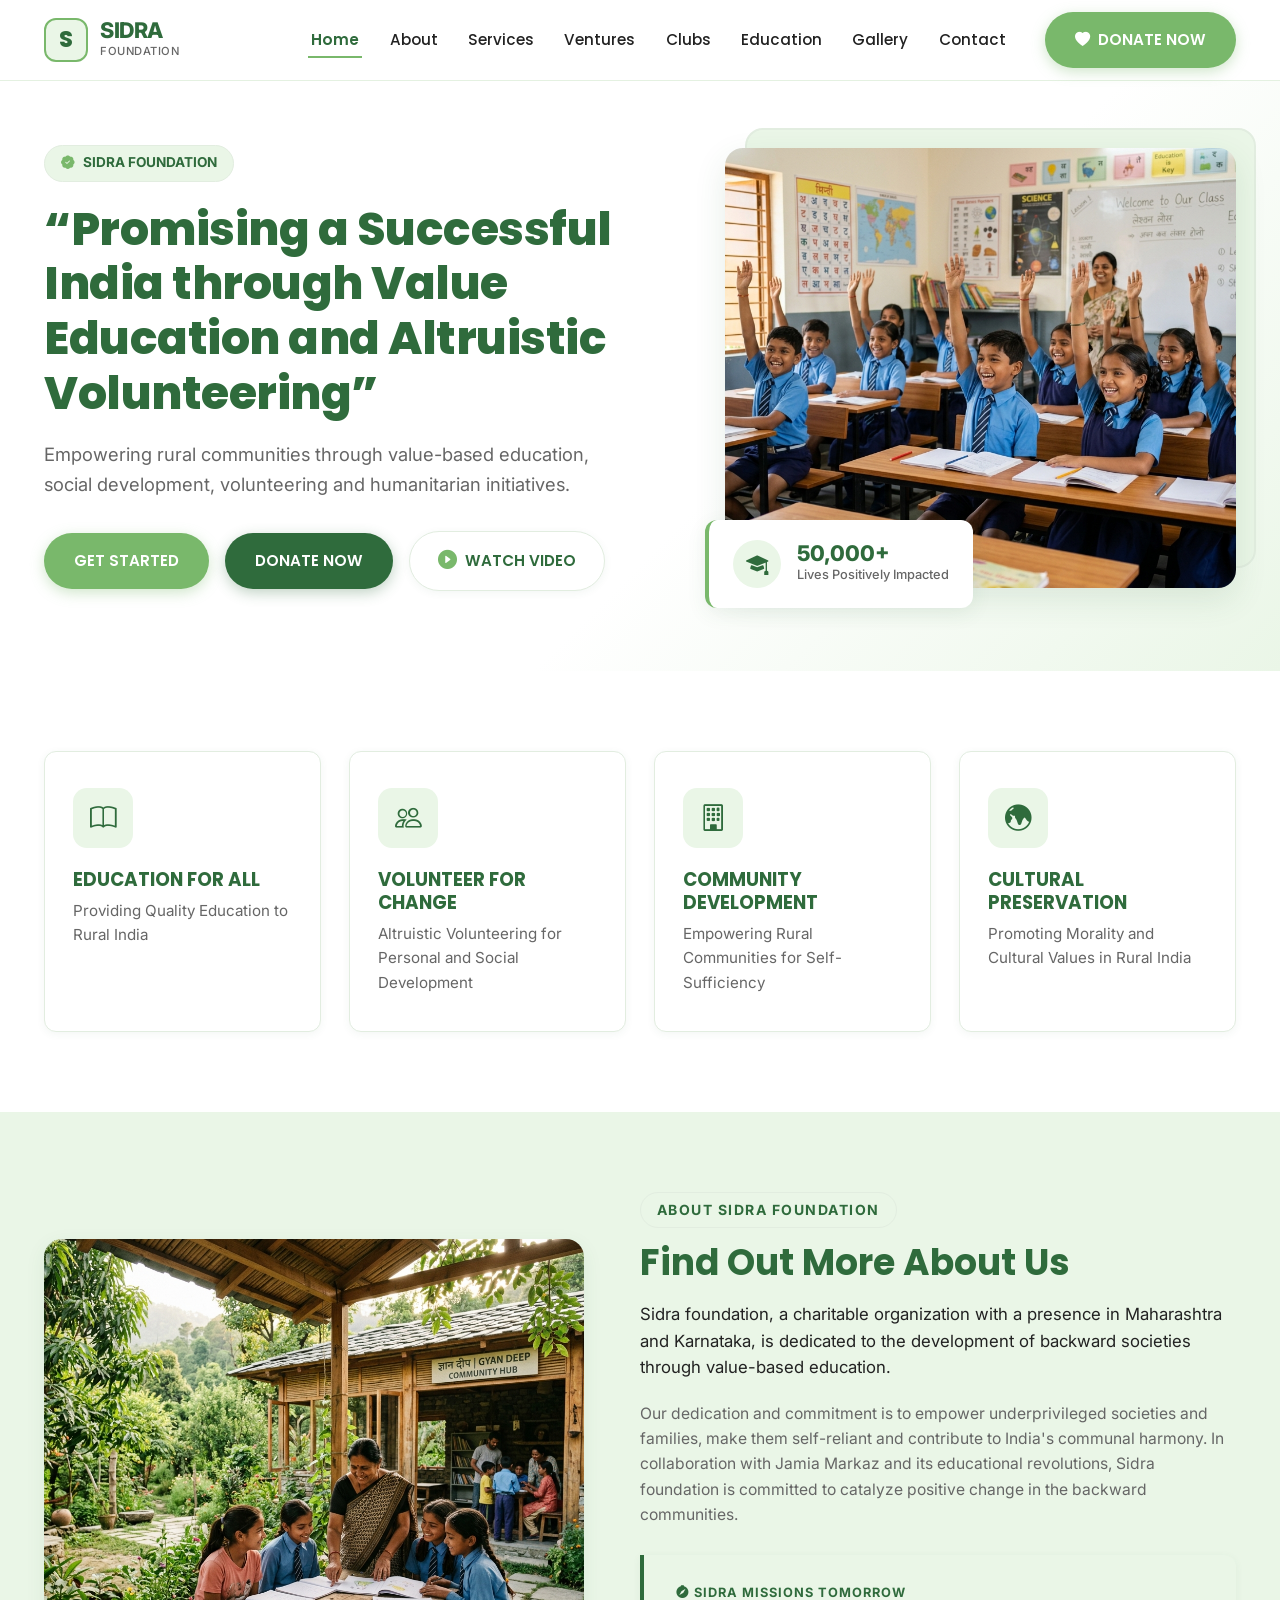
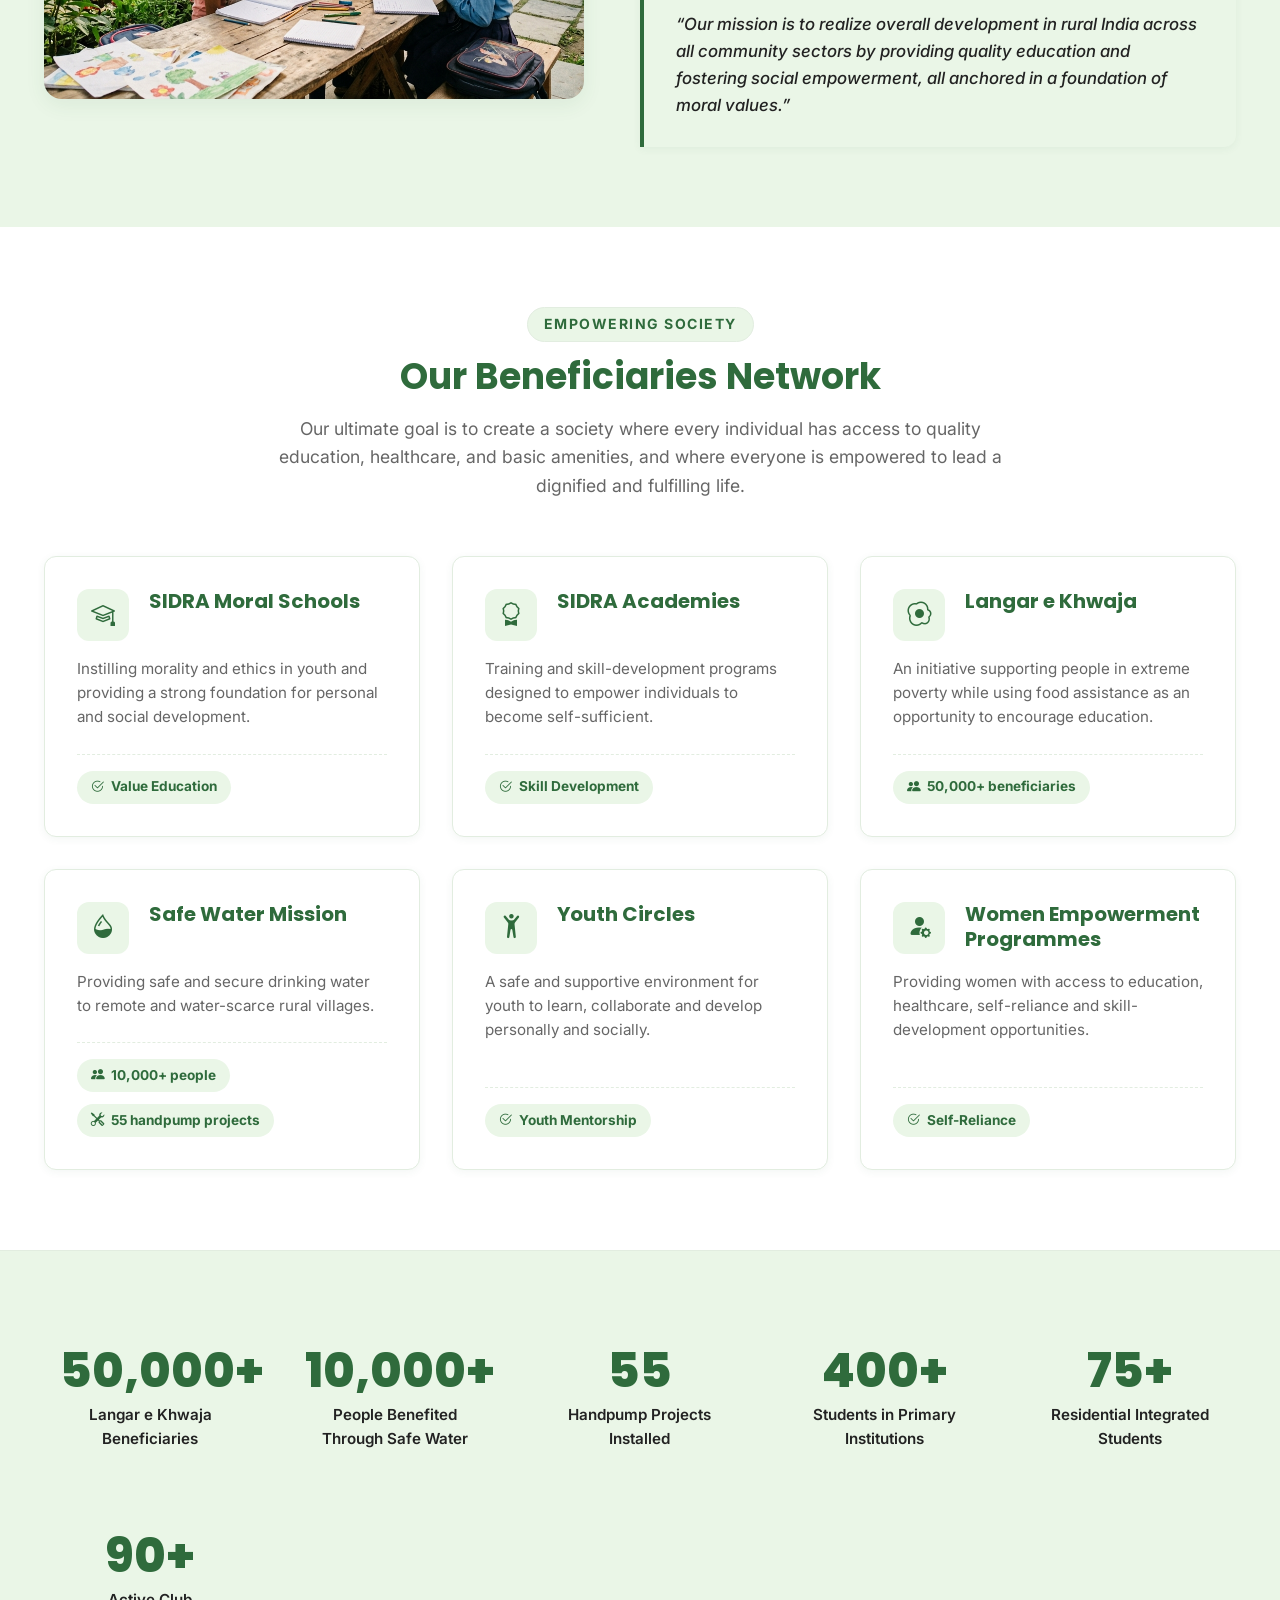
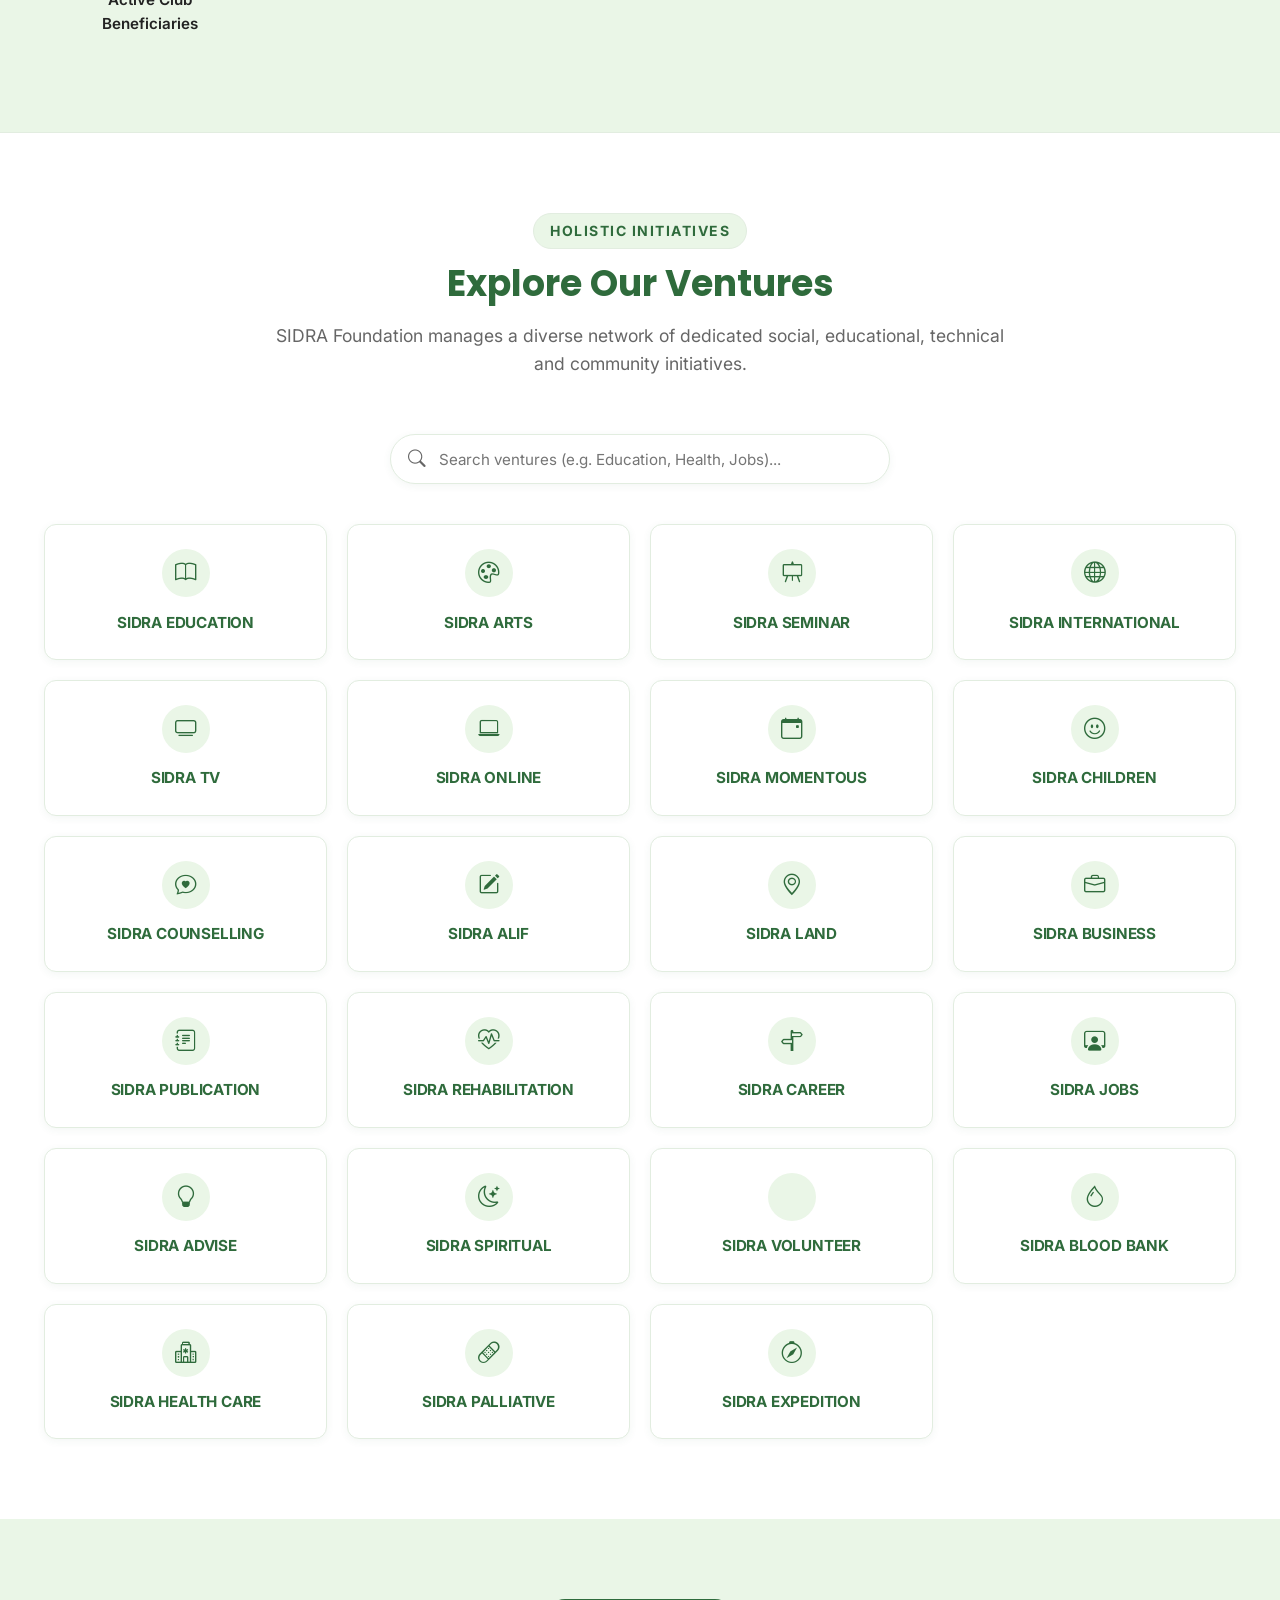
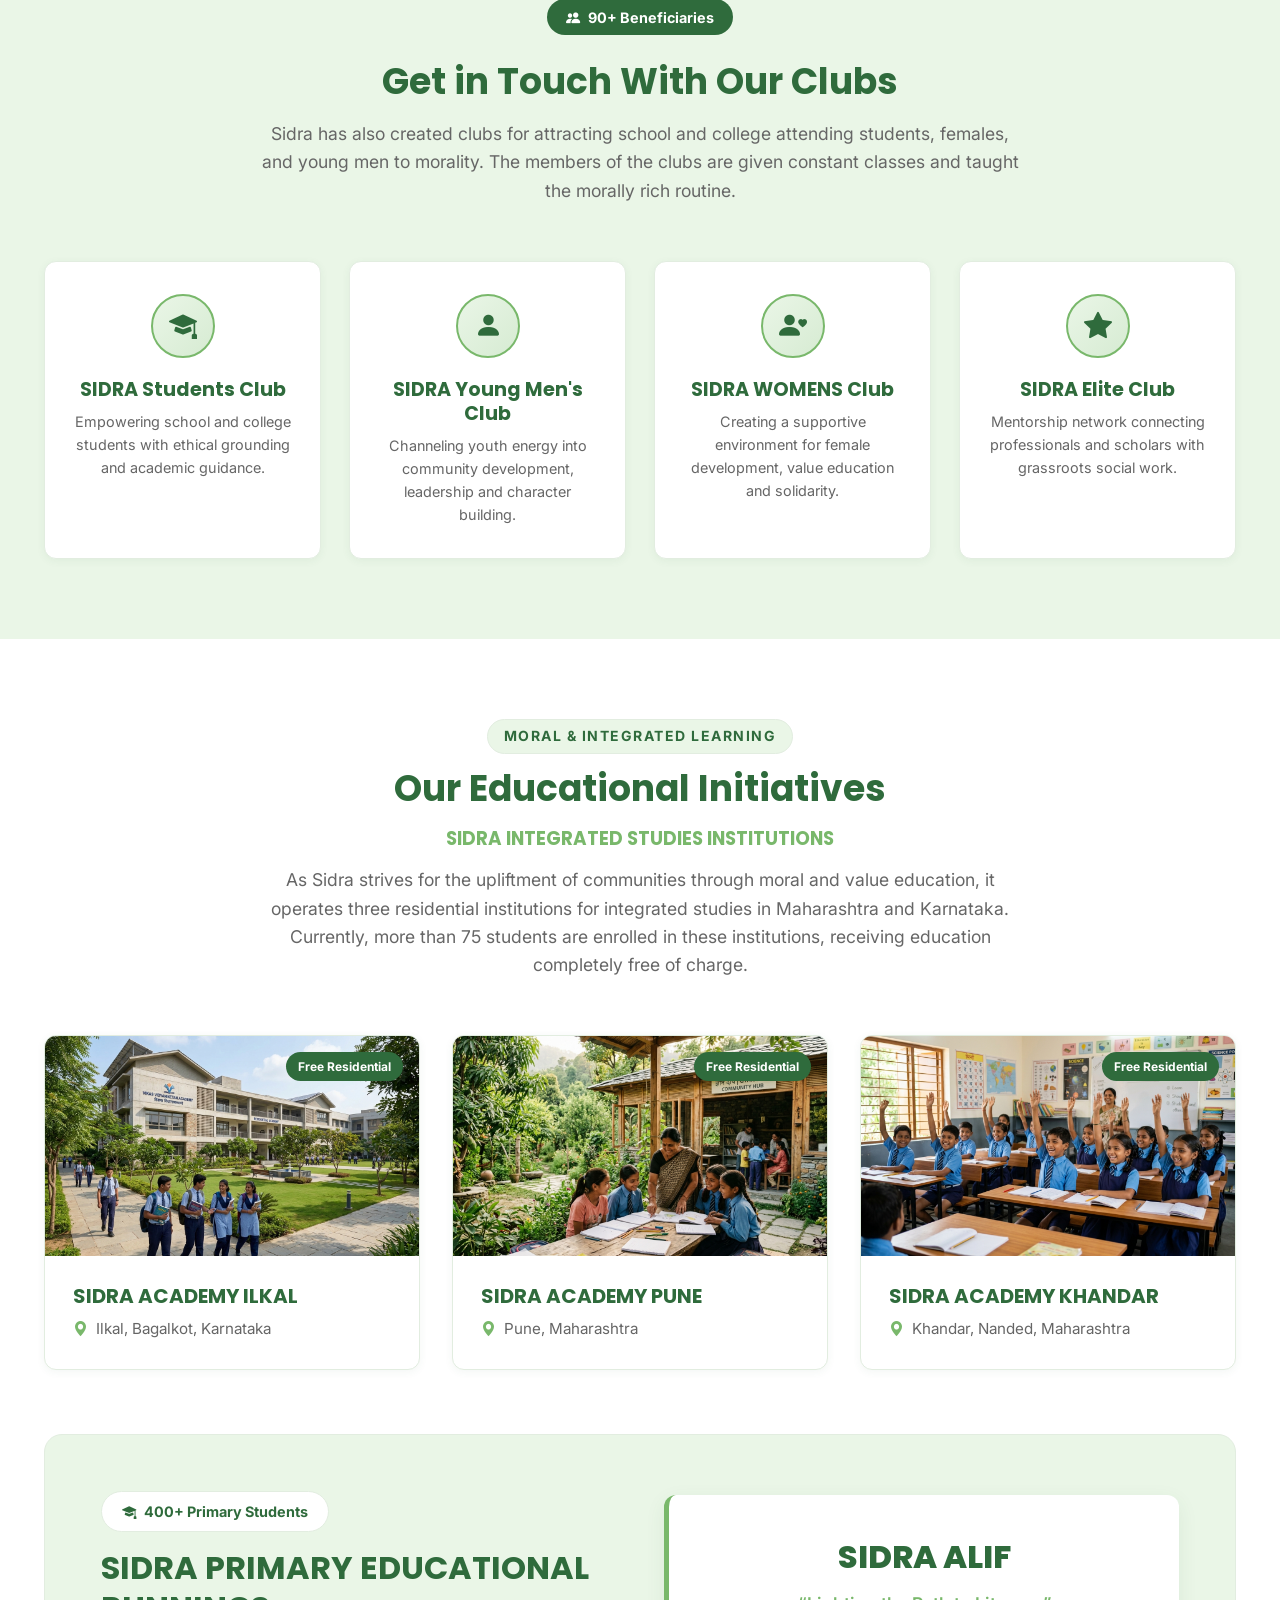
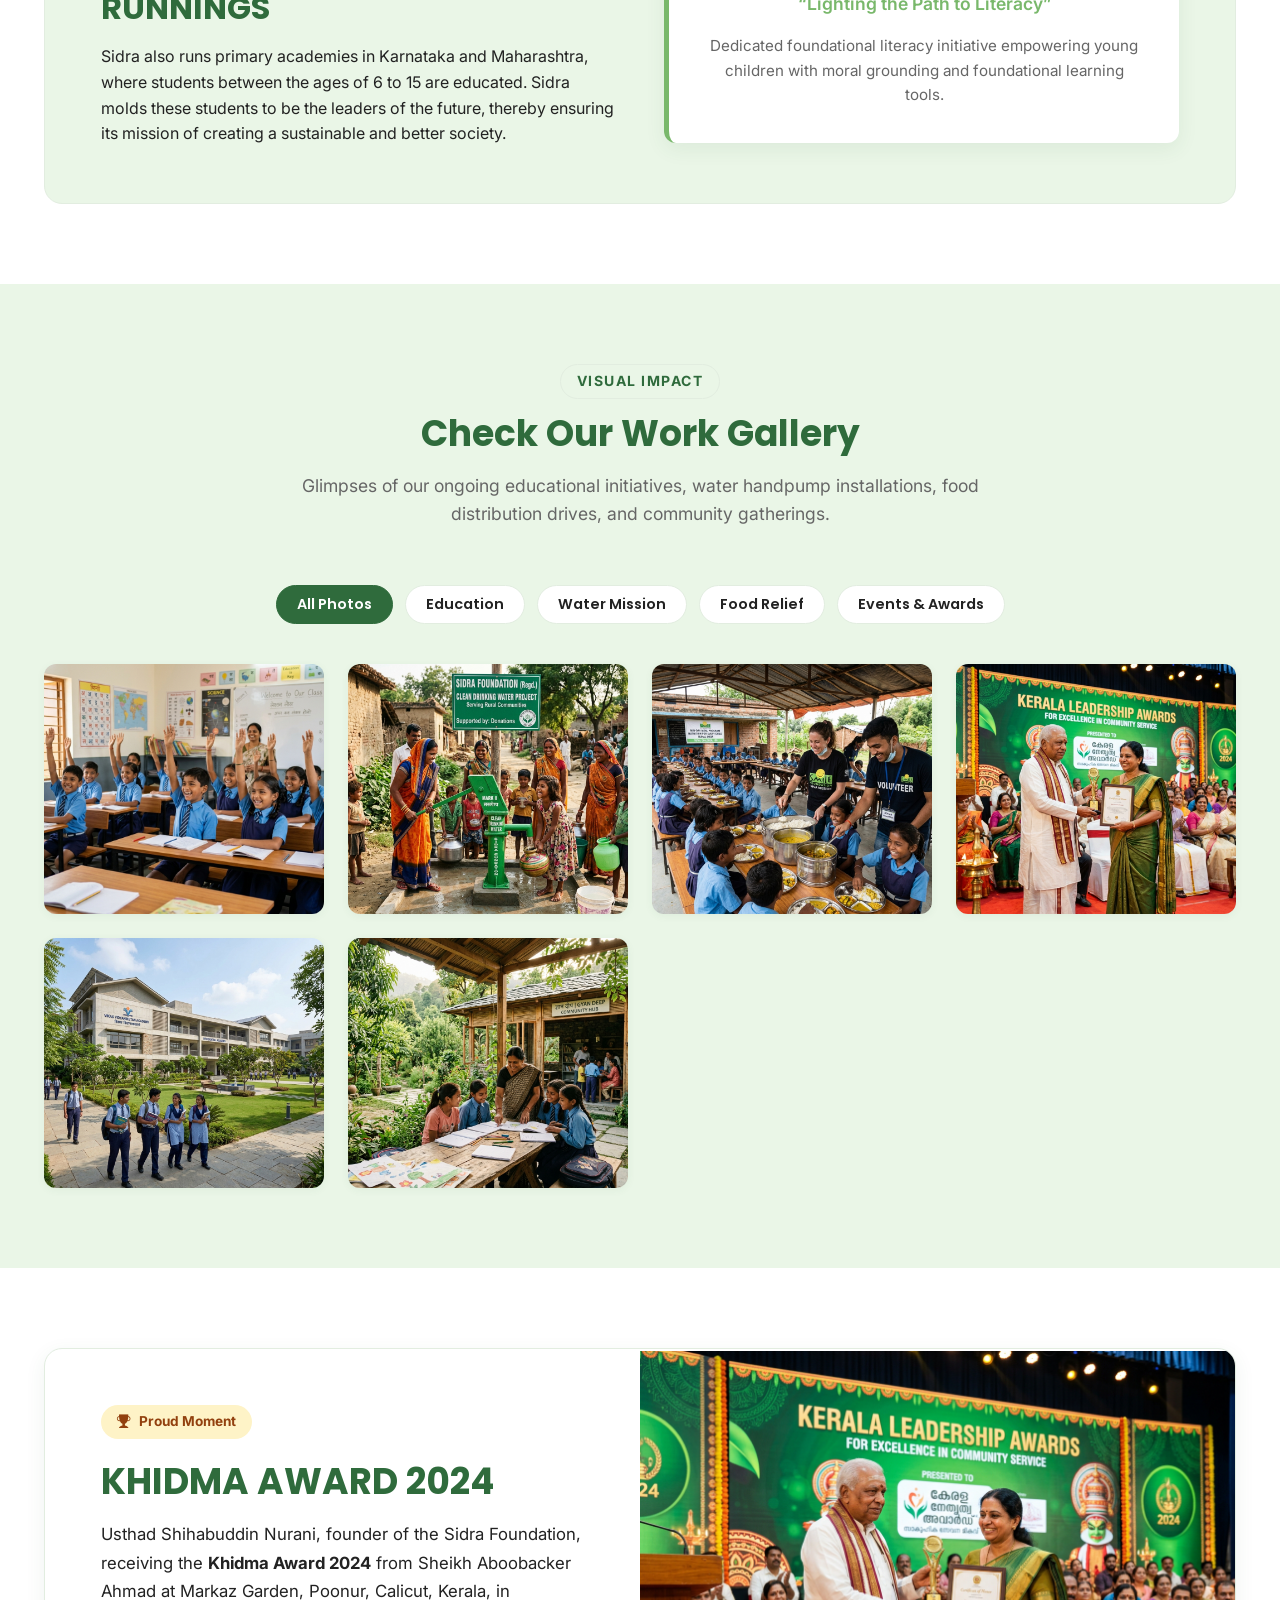
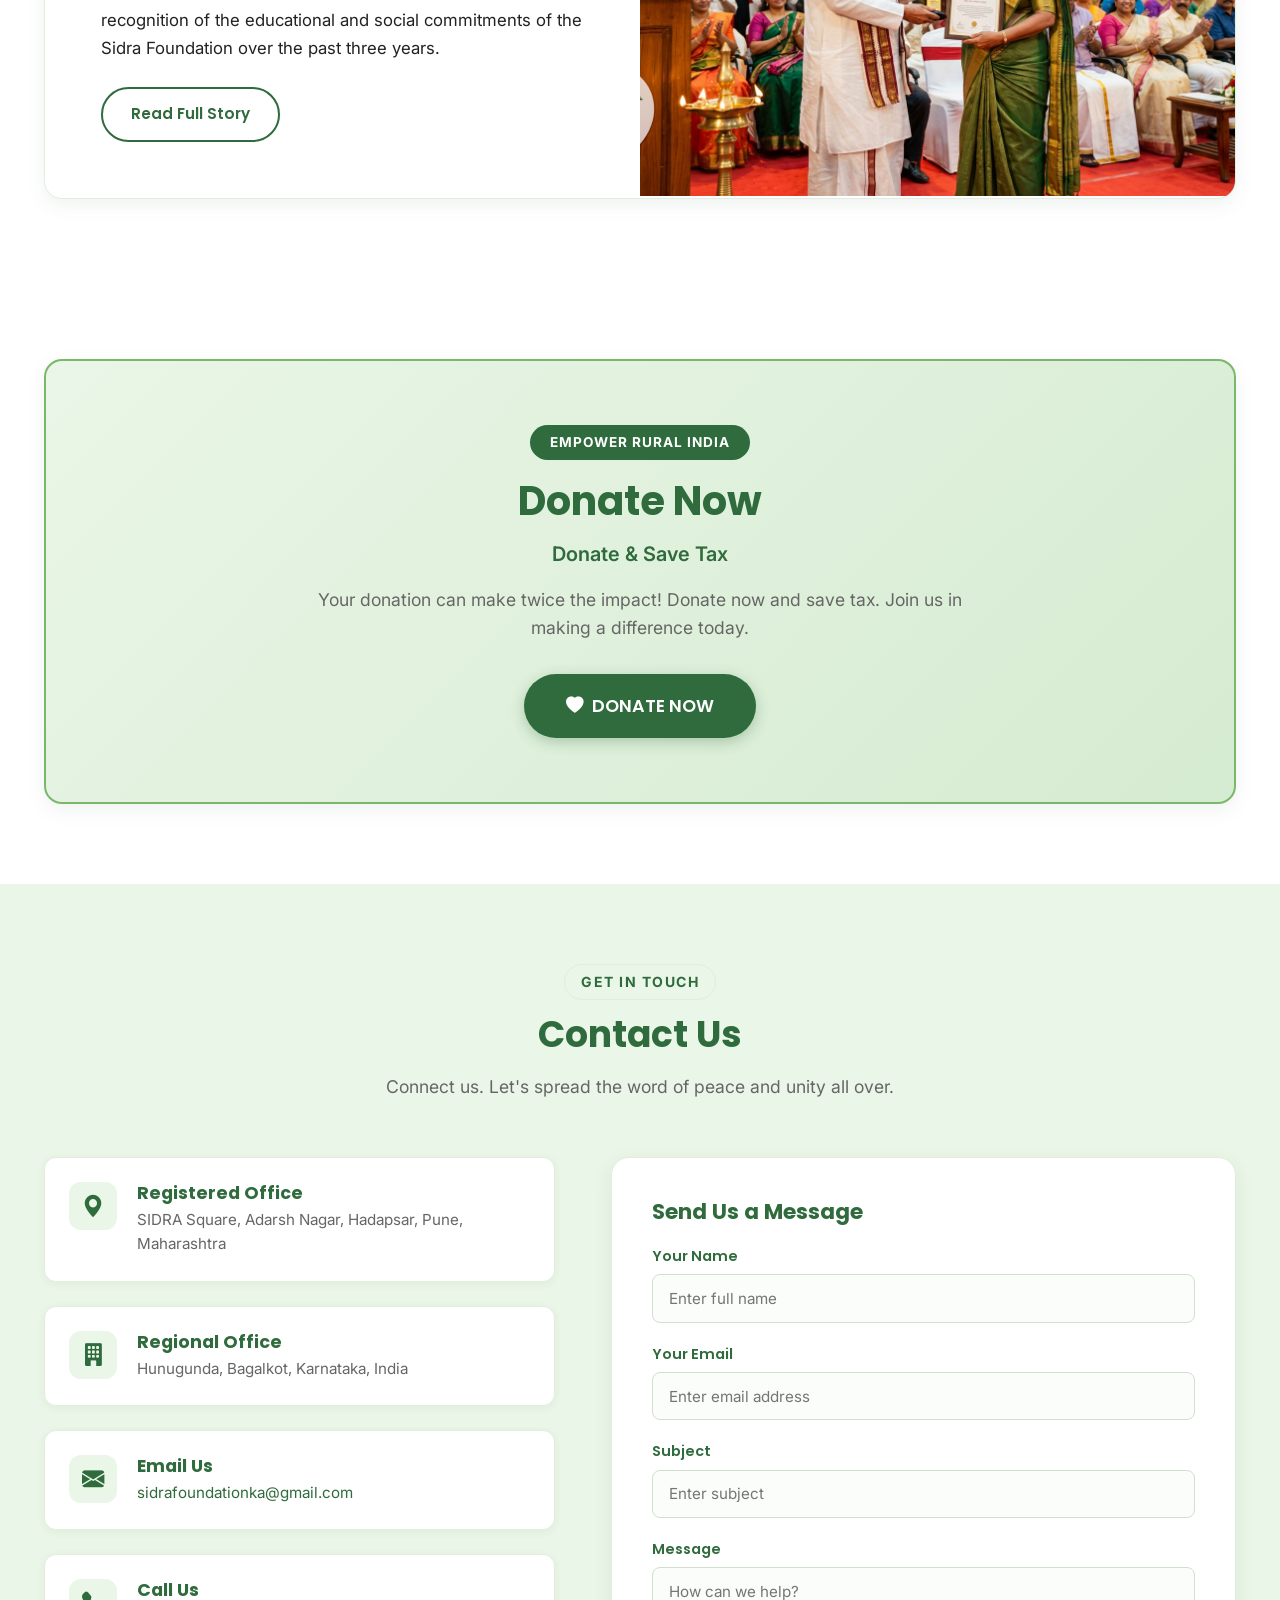
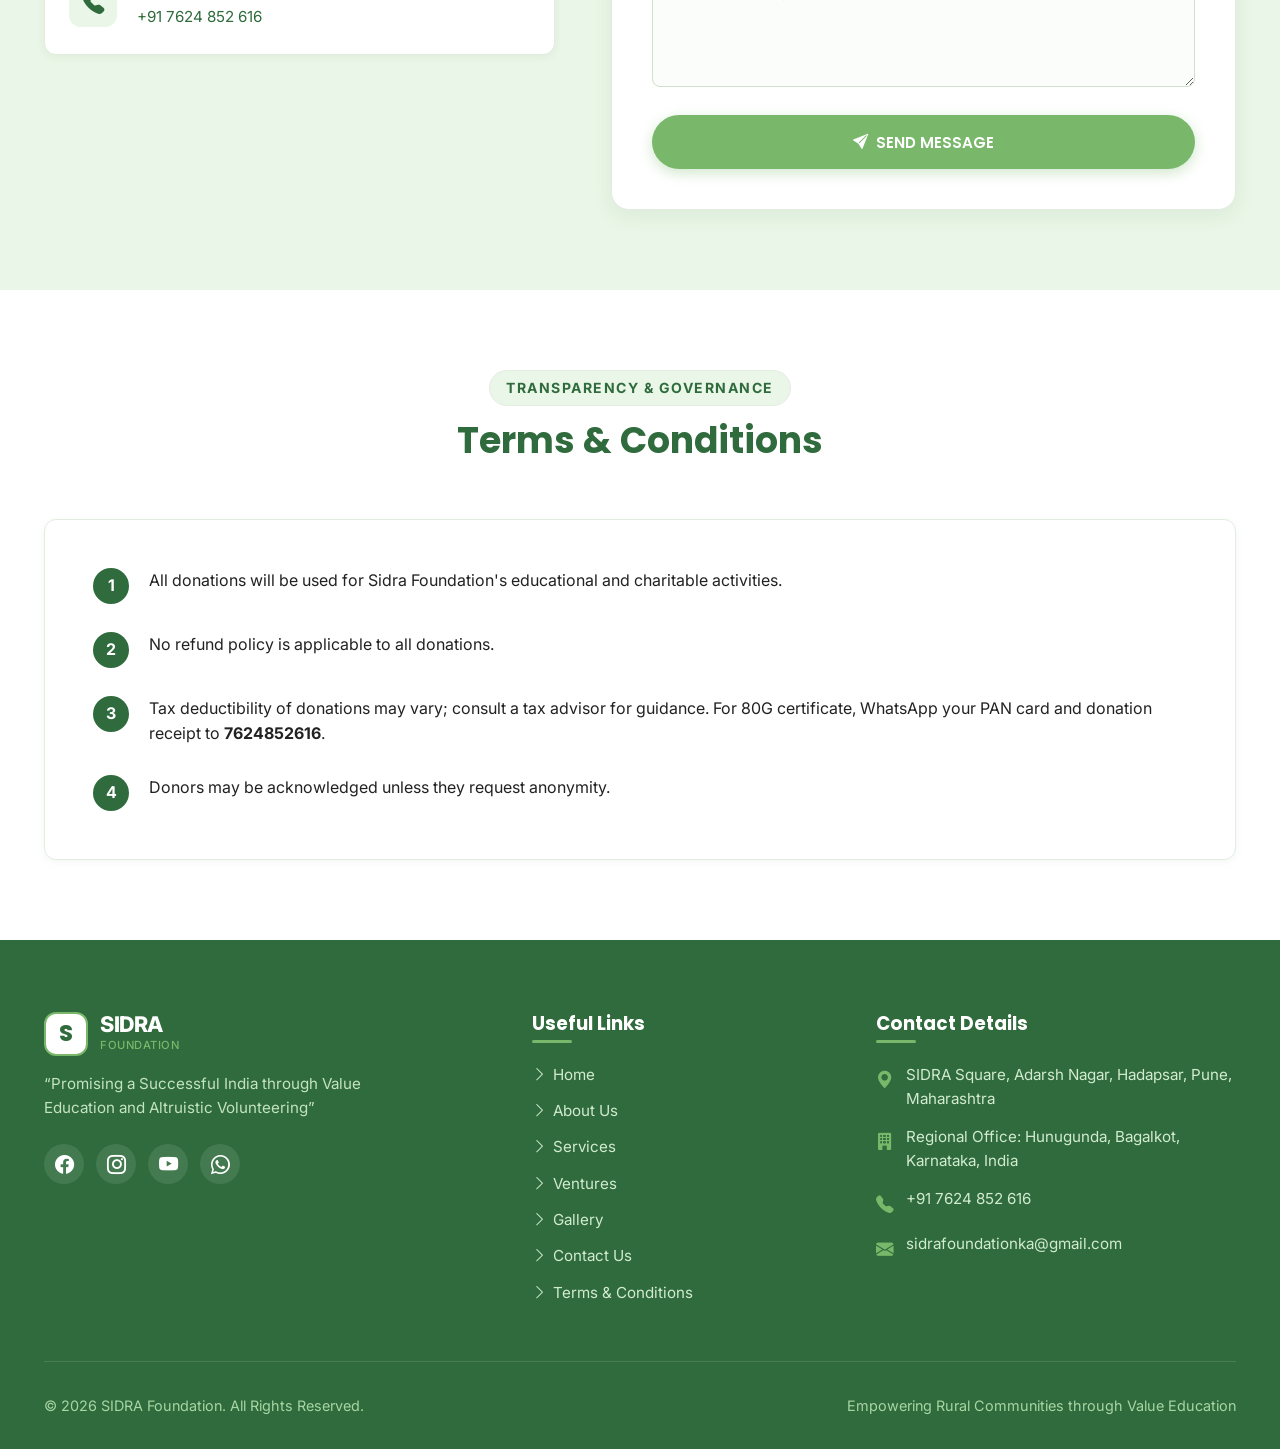
==== index.html @ 25e9d881 "Initial commit: Modern SIDRA Foundation website" ====
<!DOCTYPE html>
<html lang="en">
<head>
  <meta charset="UTF-8">
  <meta name="viewport" content="width=device-width, initial-scale=1.0">
  <title>SIDRA Foundation | Value Education & Altruistic Volunteering</title>
  <meta name="description" content="Promising a Successful India through Value Education and Altruistic Volunteering. Empowering rural communities across Maharashtra and Karnataka.">
  <meta name="keywords" content="Sidra Foundation, NGO India, Value Education, Rural Empowerment, Altruistic Volunteering, Jamia Markaz, 80G Tax Exemption">
  
  <!-- Favicon -->
  <link rel="icon" href="images/hero_education.jpg" type="image/jpeg">

  <!-- Bootstrap Icons -->
  <link rel="stylesheet" href="https://cdn.jsdelivr.net/npm/bootstrap-icons@1.11.3/font/bootstrap-icons.min.css">

  <!-- Custom Stylesheet -->
  <link rel="stylesheet" href="css/style.css">
</head>
<body>

  <!-- ======= Header / Sticky Navigation ======= -->
  <header class="site-header">
    <div class="container header-container">
      <a href="index.html" class="logo-brand">
        <div class="logo-icon">S</div>
        <div class="logo-text">
          <span class="logo-title">SIDRA</span>
          <span class="logo-subtitle">FOUNDATION</span>
        </div>
      </a>

      <nav class="main-nav">
        <ul class="nav-list">
          <li><a href="index.html" class="nav-link active">Home</a></li>
          <li><a href="about.html" class="nav-link">About</a></li>
          <li><a href="services.html" class="nav-link">Services</a></li>
          <li><a href="#ventures" class="nav-link">Ventures</a></li>
          <li><a href="#clubs" class="nav-link">Clubs</a></li>
          <li><a href="#education" class="nav-link">Education</a></li>
          <li><a href="gallery.html" class="nav-link">Gallery</a></li>
          <li><a href="contact.html" class="nav-link">Contact</a></li>
        </ul>
        <div class="nav-cta">
          <a href="donate.html" class="btn btn-primary btn-donate-trigger">
            <i class="bi bi-heart-fill"></i> DONATE NOW
          </a>
        </div>
      </nav>

      <button class="mobile-toggle" aria-label="Toggle navigation">
        <i class="bi bi-list"></i>
      </button>
    </div>
  </header>

  <!-- ======= Hero Section ======= -->
  <section class="hero" id="home">
    <div class="container">
      <div class="hero-grid">
        <div class="hero-content">
          <div class="hero-tag">
            <i class="bi bi-patch-check-fill"></i> SIDRA FOUNDATION
          </div>
          <h1 class="hero-title">
            “Promising a Successful India through Value Education and Altruistic Volunteering”
          </h1>
          <p class="hero-desc">
            Empowering rural communities through value-based education, social development, volunteering and humanitarian initiatives.
          </p>
          <div class="hero-actions">
            <a href="#about" class="btn btn-primary">GET STARTED</a>
            <a href="donate.html" class="btn btn-dark btn-donate-trigger">DONATE NOW</a>
            <a href="https://www.youtube.com/watch?v=M1KJIWgNAE8" class="btn btn-video btn-watch-video">
              <i class="bi bi-play-circle-fill"></i> WATCH VIDEO
            </a>
          </div>
        </div>

        <div class="hero-image-wrapper">
          <div class="hero-bg-shape"></div>
          <img src="images/hero_education.jpg" alt="SIDRA Foundation Rural Education Initiative" class="hero-image">
          <div class="hero-badge">
            <div class="hero-badge-icon">
              <i class="bi bi-mortarboard-fill"></i>
            </div>
            <div>
              <div class="hero-badge-number">50,000+</div>
              <div class="hero-badge-label">Lives Positively Impacted</div>
            </div>
          </div>
        </div>
      </div>
    </div>
  </section>

  <!-- ======= Key Impact Areas ======= -->
  <section class="section section-white">
    <div class="container">
      <div class="impact-grid">
        <div class="impact-card">
          <div class="impact-icon">
            <i class="bi bi-book"></i>
          </div>
          <h3 class="impact-title">EDUCATION FOR ALL</h3>
          <p class="impact-desc">Providing Quality Education to Rural India</p>
        </div>

        <div class="impact-card">
          <div class="impact-icon">
            <i class="bi bi-people"></i>
          </div>
          <h3 class="impact-title">VOLUNTEER FOR CHANGE</h3>
          <p class="impact-desc">Altruistic Volunteering for Personal and Social Development</p>
        </div>

        <div class="impact-card">
          <div class="impact-icon">
            <i class="bi bi-building"></i>
          </div>
          <h3 class="impact-title">COMMUNITY DEVELOPMENT</h3>
          <p class="impact-desc">Empowering Rural Communities for Self-Sufficiency</p>
        </div>

        <div class="impact-card">
          <div class="impact-icon">
            <i class="bi bi-globe-central-south-asia"></i>
          </div>
          <h3 class="impact-title">CULTURAL PRESERVATION</h3>
          <p class="impact-desc">Promoting Morality and Cultural Values in Rural India</p>
        </div>
      </div>
    </div>
  </section>

  <!-- ======= About SIDRA Foundation ======= -->
  <section class="section section-light" id="about">
    <div class="container">
      <div class="about-grid">
        <div class="about-image-frame">
          <img src="images/about_sidra.jpg" alt="About SIDRA Foundation" class="about-img">
        </div>

        <div class="about-content">
          <span class="section-subtitle">About SIDRA Foundation</span>
          <h2 class="section-title">Find Out More About Us</h2>
          <p style="font-size: 1.05rem; color: var(--text-dark); margin-bottom: 1.25rem;">
            Sidra foundation, a charitable organization with a presence in Maharashtra and Karnataka, is dedicated to the development of backward societies through value-based education.
          </p>
          <p style="font-size: 0.98rem; color: var(--text-muted); margin-bottom: 1.5rem;">
            Our dedication and commitment is to empower underprivileged societies and families, make them self-reliant and contribute to India's communal harmony. In collaboration with Jamia Markaz and its educational revolutions, Sidra foundation is committed to catalyze positive change in the backward communities.
          </p>

          <div class="mission-box">
            <span class="mission-tag"><i class="bi bi-compass-fill"></i> SIDRA missions tomorrow</span>
            <p class="mission-text">
              “Our mission is to realize overall development in rural India across all community sectors by providing quality education and fostering social empowerment, all anchored in a foundation of moral values.”
            </p>
          </div>
        </div>
      </div>
    </div>
  </section>

  <!-- ======= Our Beneficiaries Network ======= -->
  <section class="section section-white" id="services">
    <div class="container">
      <div class="section-header text-center">
        <span class="section-subtitle">Empowering Society</span>
        <h2 class="section-title">Our Beneficiaries Network</h2>
        <p class="section-desc">
          Our ultimate goal is to create a society where every individual has access to quality education, healthcare, and basic amenities, and where everyone is empowered to lead a dignified and fulfilling life.
        </p>
      </div>

      <div class="beneficiaries-grid">
        <!-- 1. SIDRA Moral Schools -->
        <div class="beneficiary-card">
          <div>
            <div class="beneficiary-header">
              <div class="beneficiary-icon"><i class="bi bi-mortarboard"></i></div>
              <h3 class="beneficiary-title">SIDRA Moral Schools</h3>
            </div>
            <p class="beneficiary-desc">Instilling morality and ethics in youth and providing a strong foundation for personal and social development.</p>
          </div>
          <div class="beneficiary-stats">
            <span class="stat-pill"><i class="bi bi-check2-circle"></i> Value Education</span>
          </div>
        </div>

        <!-- 2. SIDRA Academies -->
        <div class="beneficiary-card">
          <div>
            <div class="beneficiary-header">
              <div class="beneficiary-icon"><i class="bi bi-award"></i></div>
              <h3 class="beneficiary-title">SIDRA Academies</h3>
            </div>
            <p class="beneficiary-desc">Training and skill-development programs designed to empower individuals to become self-sufficient.</p>
          </div>
          <div class="beneficiary-stats">
            <span class="stat-pill"><i class="bi bi-check2-circle"></i> Skill Development</span>
          </div>
        </div>

        <!-- 3. Langar e Khwaja -->
        <div class="beneficiary-card">
          <div>
            <div class="beneficiary-header">
              <div class="beneficiary-icon"><i class="bi bi-egg-fried"></i></div>
              <h3 class="beneficiary-title">Langar e Khwaja</h3>
            </div>
            <p class="beneficiary-desc">An initiative supporting people in extreme poverty while using food assistance as an opportunity to encourage education.</p>
          </div>
          <div class="beneficiary-stats">
            <span class="stat-pill"><i class="bi bi-people-fill"></i> 50,000+ beneficiaries</span>
          </div>
        </div>

        <!-- 4. Safe Water Mission -->
        <div class="beneficiary-card">
          <div>
            <div class="beneficiary-header">
              <div class="beneficiary-icon"><i class="bi bi-droplet-half"></i></div>
              <h3 class="beneficiary-title">Safe Water Mission</h3>
            </div>
            <p class="beneficiary-desc">Providing safe and secure drinking water to remote and water-scarce rural villages.</p>
          </div>
          <div class="beneficiary-stats">
            <span class="stat-pill"><i class="bi bi-people-fill"></i> 10,000+ people</span>
            <span class="stat-pill"><i class="bi bi-tools"></i> 55 handpump projects</span>
          </div>
        </div>

        <!-- 5. Youth Circles -->
        <div class="beneficiary-card">
          <div>
            <div class="beneficiary-header">
              <div class="beneficiary-icon"><i class="bi bi-person-arms-up"></i></div>
              <h3 class="beneficiary-title">Youth Circles</h3>
            </div>
            <p class="beneficiary-desc">A safe and supportive environment for youth to learn, collaborate and develop personally and socially.</p>
          </div>
          <div class="beneficiary-stats">
            <span class="stat-pill"><i class="bi bi-check2-circle"></i> Youth Mentorship</span>
          </div>
        </div>

        <!-- 6. Women Empowerment -->
        <div class="beneficiary-card">
          <div>
            <div class="beneficiary-header">
              <div class="beneficiary-icon"><i class="bi bi-person-fill-gear"></i></div>
              <h3 class="beneficiary-title">Women Empowerment Programmes</h3>
            </div>
            <p class="beneficiary-desc">Providing women with access to education, healthcare, self-reliance and skill-development opportunities.</p>
          </div>
          <div class="beneficiary-stats">
            <span class="stat-pill"><i class="bi bi-check2-circle"></i> Self-Reliance</span>
          </div>
        </div>
      </div>
    </div>
  </section>

  <!-- ======= Impact Statistics ======= -->
  <section class="stats-section">
    <div class="container">
      <div class="stats-grid">
        <div class="stat-item">
          <div class="stat-number" data-target="50000" data-suffix="+">0</div>
          <div class="stat-label">Langar e Khwaja Beneficiaries</div>
        </div>

        <div class="stat-item">
          <div class="stat-number" data-target="10000" data-suffix="+">0</div>
          <div class="stat-label">People Benefited Through Safe Water</div>
        </div>

        <div class="stat-item">
          <div class="stat-number" data-target="55" data-suffix="">0</div>
          <div class="stat-label">Handpump Projects Installed</div>
        </div>

        <div class="stat-item">
          <div class="stat-number" data-target="400" data-suffix="+">0</div>
          <div class="stat-label">Students in Primary Institutions</div>
        </div>

        <div class="stat-item">
          <div class="stat-number" data-target="75" data-suffix="+">0</div>
          <div class="stat-label">Residential Integrated Students</div>
        </div>

        <div class="stat-item">
          <div class="stat-number" data-target="90" data-suffix="+">0</div>
          <div class="stat-label">Active Club Beneficiaries</div>
        </div>
      </div>
    </div>
  </section>

  <!-- ======= Ventures ======= -->
  <section class="section section-white" id="ventures">
    <div class="container">
      <div class="section-header text-center">
        <span class="section-subtitle">Holistic Initiatives</span>
        <h2 class="section-title">Explore Our Ventures</h2>
        <p class="section-desc">
          SIDRA Foundation manages a diverse network of dedicated social, educational, technical and community initiatives.
        </p>
      </div>

      <div class="venture-search-wrapper">
        <i class="bi bi-search venture-search-icon"></i>
        <input type="text" class="venture-search-input" placeholder="Search ventures (e.g. Education, Health, Jobs)...">
      </div>

      <div class="ventures-grid">
        <div class="venture-card"><div class="venture-icon"><i class="bi bi-book"></i></div><div class="venture-name">SIDRA EDUCATION</div></div>
        <div class="venture-card"><div class="venture-icon"><i class="bi bi-palette"></i></div><div class="venture-name">SIDRA ARTS</div></div>
        <div class="venture-card"><div class="venture-icon"><i class="bi bi-easel"></i></div><div class="venture-name">SIDRA SEMINAR</div></div>
        <div class="venture-card"><div class="venture-icon"><i class="bi bi-globe"></i></div><div class="venture-name">SIDRA INTERNATIONAL</div></div>
        <div class="venture-card"><div class="venture-icon"><i class="bi bi-tv"></i></div><div class="venture-name">SIDRA TV</div></div>
        <div class="venture-card"><div class="venture-icon"><i class="bi bi-laptop"></i></div><div class="venture-name">SIDRA ONLINE</div></div>
        <div class="venture-card"><div class="venture-icon"><i class="bi bi-calendar-event"></i></div><div class="venture-name">SIDRA MOMENTOUS</div></div>
        <div class="venture-card"><div class="venture-icon"><i class="bi bi-emoji-smile"></i></div><div class="venture-name">SIDRA CHILDREN</div></div>
        <div class="venture-card"><div class="venture-icon"><i class="bi bi-chat-heart"></i></div><div class="venture-name">SIDRA COUNSELLING</div></div>
        <div class="venture-card"><div class="venture-icon"><i class="bi bi-pencil-square"></i></div><div class="venture-name">SIDRA ALIF</div></div>
        <div class="venture-card"><div class="venture-icon"><i class="bi bi-geo-alt"></i></div><div class="venture-name">SIDRA LAND</div></div>
        <div class="venture-card"><div class="venture-icon"><i class="bi bi-briefcase"></i></div><div class="venture-name">SIDRA BUSINESS</div></div>
        <div class="venture-card"><div class="venture-icon"><i class="bi bi-journal-text"></i></div><div class="venture-name">SIDRA PUBLICATION</div></div>
        <div class="venture-card"><div class="venture-icon"><i class="bi bi-heart-pulse"></i></div><div class="venture-name">SIDRA REHABILITATION</div></div>
        <div class="venture-card"><div class="venture-icon"><i class="bi bi-signpost-split"></i></div><div class="venture-name">SIDRA CAREER</div></div>
        <div class="venture-card"><div class="venture-icon"><i class="bi bi-person-workspace"></i></div><div class="venture-name">SIDRA JOBS</div></div>
        <div class="venture-card"><div class="venture-icon"><i class="bi bi-lightbulb"></i></div><div class="venture-name">SIDRA ADVISE</div></div>
        <div class="venture-card"><div class="venture-icon"><i class="bi bi-moon-stars"></i></div><div class="venture-name">SIDRA SPIRITUAL</div></div>
        <div class="venture-card"><div class="venture-icon"><i class="bi bi-hands"></i></div><div class="venture-name">SIDRA VOLUNTEER</div></div>
        <div class="venture-card"><div class="venture-icon"><i class="bi bi-droplet"></i></div><div class="venture-name">SIDRA BLOOD BANK</div></div>
        <div class="venture-card"><div class="venture-icon"><i class="bi bi-hospital"></i></div><div class="venture-name">SIDRA HEALTH CARE</div></div>
        <div class="venture-card"><div class="venture-icon"><i class="bi bi-bandaid"></i></div><div class="venture-name">SIDRA PALLIATIVE</div></div>
        <div class="venture-card"><div class="venture-icon"><i class="bi bi-compass"></i></div><div class="venture-name">SIDRA EXPEDITION</div></div>
      </div>
    </div>
  </section>

  <!-- ======= SIDRA Clubs ======= -->
  <section class="section section-light" id="clubs">
    <div class="container">
      <div class="section-header text-center">
        <span class="clubs-header-badge"><i class="bi bi-people-fill"></i> 90+ Beneficiaries</span>
        <h2 class="section-title">Get in Touch With Our Clubs</h2>
        <p class="section-desc">
          Sidra has also created clubs for attracting school and college attending students, females, and young men to morality. The members of the clubs are given constant classes and taught the morally rich routine.
        </p>
      </div>

      <div class="clubs-grid">
        <div class="club-card">
          <div class="club-avatar"><i class="bi bi-mortarboard-fill"></i></div>
          <h3 class="club-title">SIDRA Students Club</h3>
          <p style="font-size: 0.9rem; color: var(--text-muted);">Empowering school and college students with ethical grounding and academic guidance.</p>
        </div>

        <div class="club-card">
          <div class="club-avatar"><i class="bi bi-person-fill"></i></div>
          <h3 class="club-title">SIDRA Young Men's Club</h3>
          <p style="font-size: 0.9rem; color: var(--text-muted);">Channeling youth energy into community development, leadership and character building.</p>
        </div>

        <div class="club-card">
          <div class="club-avatar"><i class="bi bi-person-heart"></i></div>
          <h3 class="club-title">SIDRA WOMENS Club</h3>
          <p style="font-size: 0.9rem; color: var(--text-muted);">Creating a supportive environment for female development, value education and solidarity.</p>
        </div>

        <div class="club-card">
          <div class="club-avatar"><i class="bi bi-star-fill"></i></div>
          <h3 class="club-title">SIDRA Elite Club</h3>
          <p style="font-size: 0.9rem; color: var(--text-muted);">Mentorship network connecting professionals and scholars with grassroots social work.</p>
        </div>
      </div>
    </div>
  </section>

  <!-- ======= Educational Initiatives ======= -->
  <section class="section section-white" id="education">
    <div class="container">
      <div class="section-header text-center">
        <span class="section-subtitle">Moral & Integrated Learning</span>
        <h2 class="section-title">Our Educational Initiatives</h2>
        <h3 style="color: var(--primary-green); font-size: 1.15rem; font-weight: 700; margin-top: 0.5rem;">
          SIDRA INTEGRATED STUDIES INSTITUTIONS
        </h3>
        <p class="section-desc" style="margin-top: 1rem;">
          As Sidra strives for the upliftment of communities through moral and value education, it operates three residential institutions for integrated studies in Maharashtra and Karnataka. Currently, more than 75 students are enrolled in these institutions, receiving education completely free of charge.
        </p>
      </div>

      <div class="institution-grid" style="margin-bottom: 4rem;">
        <div class="institution-card">
          <div class="institution-img-box">
            <img src="images/academy_campus.jpg" alt="SIDRA ACADEMY ILKAL" class="institution-img">
            <span class="institution-tag">Free Residential</span>
          </div>
          <div class="institution-body">
            <h3 class="institution-name">SIDRA ACADEMY ILKAL</h3>
            <div class="institution-location">
              <i class="bi bi-geo-alt-fill"></i> Ilkal, Bagalkot, Karnataka
            </div>
          </div>
        </div>

        <div class="institution-card">
          <div class="institution-img-box">
            <img src="images/about_sidra.jpg" alt="SIDRA ACADEMY PUNE" class="institution-img">
            <span class="institution-tag">Free Residential</span>
          </div>
          <div class="institution-body">
            <h3 class="institution-name">SIDRA ACADEMY PUNE</h3>
            <div class="institution-location">
              <i class="bi bi-geo-alt-fill"></i> Pune, Maharashtra
            </div>
          </div>
        </div>

        <div class="institution-card">
          <div class="institution-img-box">
            <img src="images/hero_education.jpg" alt="SIDRA ACADEMY KHANDAR" class="institution-img">
            <span class="institution-tag">Free Residential</span>
          </div>
          <div class="institution-body">
            <h3 class="institution-name">SIDRA ACADEMY KHANDAR</h3>
            <div class="institution-location">
              <i class="bi bi-geo-alt-fill"></i> Khandar, Nanded, Maharashtra
            </div>
          </div>
        </div>
      </div>

      <!-- Primary Education Box -->
      <div class="primary-edu-box">
        <div>
          <span class="primary-edu-badge"><i class="bi bi-mortarboard-fill"></i> 400+ Primary Students</span>
          <h2 style="font-size: 2rem; color: var(--dark-green); margin-bottom: 1rem;">
            SIDRA PRIMARY EDUCATIONAL RUNNINGS
          </h2>
          <p style="font-size: 1rem; color: var(--text-dark); line-height: 1.6;">
            Sidra also runs primary academies in Karnataka and Maharashtra, where students between the ages of 6 to 15 are educated. Sidra molds these students to be the leaders of the future, thereby ensuring its mission of creating a sustainable and better society.
          </p>
        </div>

        <div class="alif-card">
          <div class="alif-logo">SIDRA ALIF</div>
          <div class="alif-tagline">“Lighting the Path to Literacy”</div>
          <p style="font-size: 0.95rem; color: var(--text-muted);">
            Dedicated foundational literacy initiative empowering young children with moral grounding and foundational learning tools.
          </p>
        </div>
      </div>
    </div>
  </section>

  <!-- ======= Work Gallery ======= -->
  <section class="section section-light" id="gallery">
    <div class="container">
      <div class="section-header text-center">
        <span class="section-subtitle">Visual Impact</span>
        <h2 class="section-title">Check Our Work Gallery</h2>
        <p class="section-desc">Glimpses of our ongoing educational initiatives, water handpump installations, food distribution drives, and community gatherings.</p>
      </div>

      <div class="gallery-filters">
        <button class="filter-btn active" data-filter="all">All Photos</button>
        <button class="filter-btn" data-filter="education">Education</button>
        <button class="filter-btn" data-filter="water">Water Mission</button>
        <button class="filter-btn" data-filter="food">Food Relief</button>
        <button class="filter-btn" data-filter="events">Events & Awards</button>
      </div>

      <div class="gallery-grid">
        <div class="gallery-item" data-category="education">
          <img src="images/hero_education.jpg" alt="Classroom Value Education" class="gallery-img">
          <div class="gallery-overlay">
            <i class="bi bi-eye-fill gallery-icon"></i>
            <div class="gallery-caption">Value Education Classroom Drive</div>
          </div>
        </div>

        <div class="gallery-item" data-category="water">
          <img src="images/safe_water_mission.jpg" alt="Safe Water Handpump Project" class="gallery-img">
          <div class="gallery-overlay">
            <i class="bi bi-eye-fill gallery-icon"></i>
            <div class="gallery-caption">Safe Water Handpump Project Installation</div>
          </div>
        </div>

        <div class="gallery-item" data-category="food">
          <img src="images/langar_food_relief.jpg" alt="Langar e Khwaja Food Relief" class="gallery-img">
          <div class="gallery-overlay">
            <i class="bi bi-eye-fill gallery-icon"></i>
            <div class="gallery-caption">Langar e Khwaja Food Relief Drive</div>
          </div>
        </div>

        <div class="gallery-item" data-category="events">
          <img src="images/khidma_award.jpg" alt="Khidma Award 2024 Ceremony" class="gallery-img">
          <div class="gallery-overlay">
            <i class="bi bi-eye-fill gallery-icon"></i>
            <div class="gallery-caption">Khidma Award 2024 Recognition</div>
          </div>
        </div>

        <div class="gallery-item" data-category="education">
          <img src="images/academy_campus.jpg" alt="SIDRA Academy Campus" class="gallery-img">
          <div class="gallery-overlay">
            <i class="bi bi-eye-fill gallery-icon"></i>
            <div class="gallery-caption">SIDRA Academy Campus & Students</div>
          </div>
        </div>

        <div class="gallery-item" data-category="events">
          <img src="images/about_sidra.jpg" alt="Community Empowerment Center" class="gallery-img">
          <div class="gallery-overlay">
            <i class="bi bi-eye-fill gallery-icon"></i>
            <div class="gallery-caption">Community Youth Circle Meeting</div>
          </div>
        </div>
      </div>
    </div>
  </section>

  <!-- ======= Khidma Award 2024 ======= -->
  <section class="section section-white">
    <div class="container">
      <div class="award-box">
        <div class="award-content">
          <div class="award-badge">
            <i class="bi bi-trophy-fill"></i> Proud Moment
          </div>
          <h2 class="award-title">KHIDMA AWARD 2024</h2>
          <p style="font-size: 1.05rem; color: var(--text-dark); line-height: 1.7; margin-bottom: 1.5rem;">
            Usthad Shihabuddin Nurani, founder of the Sidra Foundation, receiving the <strong>Khidma Award 2024</strong> from Sheikh Aboobacker Ahmad at Markaz Garden, Poonur, Calicut, Kerala, in recognition of the educational and social commitments of the Sidra Foundation over the past three years.
          </p>
          <a href="about.html" class="btn btn-outline">Read Full Story</a>
        </div>
        <div>
          <img src="images/khidma_award.jpg" alt="Khidma Award 2024 Presentation" class="award-img">
        </div>
      </div>
    </div>
  </section>

  <!-- ======= Donation Section ======= -->
  <section class="section section-white">
    <div class="container">
      <div class="donate-cta-card">
        <span class="donate-tag">Empower Rural India</span>
        <h2 class="donate-title">Donate Now</h2>
        <div class="donate-subtitle">Donate & Save Tax</div>
        <p class="donate-desc">
          Your donation can make twice the impact! Donate now and save tax. Join us in making a difference today.
        </p>
        <a href="donate.html" class="btn btn-dark btn-donate-trigger" style="font-size: 1.1rem; padding: 1rem 2.5rem;">
          <i class="bi bi-heart-fill"></i> DONATE NOW
        </a>
      </div>
    </div>
  </section>

  <!-- ======= Contact Section ======= -->
  <section class="section section-light" id="contact">
    <div class="container">
      <div class="section-header text-center">
        <span class="section-subtitle">Get In Touch</span>
        <h2 class="section-title">Contact Us</h2>
        <p class="section-desc">Connect us. Let's spread the word of peace and unity all over.</p>
      </div>

      <div class="contact-grid">
        <div class="contact-info-cards">
          <div class="contact-card">
            <div class="contact-icon"><i class="bi bi-geo-alt-fill"></i></div>
            <div>
              <h4 class="contact-card-title">Registered Office</h4>
              <p class="contact-card-text">
                SIDRA Square, Adarsh Nagar, Hadapsar, Pune, Maharashtra
              </p>
            </div>
          </div>

          <div class="contact-card">
            <div class="contact-icon"><i class="bi bi-building-fill"></i></div>
            <div>
              <h4 class="contact-card-title">Regional Office</h4>
              <p class="contact-card-text">
                Hunugunda, Bagalkot, Karnataka, India
              </p>
            </div>
          </div>

          <div class="contact-card">
            <div class="contact-icon"><i class="bi bi-envelope-fill"></i></div>
            <div>
              <h4 class="contact-card-title">Email Us</h4>
              <p class="contact-card-text">
                <a href="mailto:sidrafoundationka@gmail.com">sidrafoundationka@gmail.com</a>
              </p>
            </div>
          </div>

          <div class="contact-card">
            <div class="contact-icon"><i class="bi bi-telephone-fill"></i></div>
            <div>
              <h4 class="contact-card-title">Call Us</h4>
              <p class="contact-card-text">
                <a href="tel:+917624852616">+91 7624 852 616</a>
              </p>
            </div>
          </div>
        </div>

        <div class="contact-form-container">
          <h3 style="font-size: 1.35rem; color: var(--dark-green); margin-bottom: 1.25rem;">Send Us a Message</h3>
          <form id="contactForm">
            <div class="form-group">
              <label class="form-label" for="contact-name">Your Name</label>
              <input type="text" id="contact-name" name="name" class="form-input" placeholder="Enter full name" required>
            </div>

            <div class="form-group">
              <label class="form-label" for="contact-email">Your Email</label>
              <input type="email" id="contact-email" name="email" class="form-input" placeholder="Enter email address" required>
            </div>

            <div class="form-group">
              <label class="form-label" for="contact-subject">Subject</label>
              <input type="text" id="contact-subject" name="subject" class="form-input" placeholder="Enter subject" required>
            </div>

            <div class="form-group">
              <label class="form-label" for="contact-message">Message</label>
              <textarea id="contact-message" name="message" class="form-textarea" placeholder="How can we help?" required></textarea>
            </div>

            <button type="submit" class="btn btn-primary" style="width: 100%;">
              <i class="bi bi-send-fill"></i> SEND MESSAGE
            </button>
          </form>
        </div>
      </div>
    </div>
  </section>

  <!-- ======= Terms & Conditions Section Preview ======= -->
  <section class="section section-white" id="terms">
    <div class="container">
      <div class="section-header text-center">
        <span class="section-subtitle">Transparency & Governance</span>
        <h2 class="section-title">Terms & Conditions</h2>
      </div>

      <div class="terms-content">
        <div class="terms-list">
          <div class="terms-item">
            <div class="terms-num">1</div>
            <div class="terms-text">All donations will be used for Sidra Foundation's educational and charitable activities.</div>
          </div>

          <div class="terms-item">
            <div class="terms-num">2</div>
            <div class="terms-text">No refund policy is applicable to all donations.</div>
          </div>

          <div class="terms-item">
            <div class="terms-num">3</div>
            <div class="terms-text">
              Tax deductibility of donations may vary; consult a tax advisor for guidance. For 80G certificate, WhatsApp your PAN card and donation receipt to <strong>7624852616</strong>.
            </div>
          </div>

          <div class="terms-item">
            <div class="terms-num">4</div>
            <div class="terms-text">Donors may be acknowledged unless they request anonymity.</div>
          </div>
        </div>
      </div>
    </div>
  </section>

  <!-- ======= Footer ======= -->
  <footer class="site-footer">
    <div class="container">
      <div class="footer-grid">
        <div class="footer-brand">
          <a href="index.html" class="logo-brand">
            <div class="logo-icon" style="background: var(--white); color: var(--dark-green);">S</div>
            <div class="logo-text">
              <span class="logo-title">SIDRA</span>
              <span class="logo-subtitle">FOUNDATION</span>
            </div>
          </a>
          <p class="footer-desc">
            “Promising a Successful India through Value Education and Altruistic Volunteering”
          </p>
          <div class="social-links">
            <a href="https://www.facebook.com/Alqalalam" class="social-btn" aria-label="Facebook" target="_blank"><i class="bi bi-facebook"></i></a>
            <a href="https://www.instagram.com/sidra_foundation?igsh=NGVhN2U2NjQ0Yg==" class="social-btn" aria-label="Instagram" target="_blank"><i class="bi bi-instagram"></i></a>
            <a href="https://www.youtube.com/@sidrafoundation2100" class="social-btn" aria-label="YouTube" target="_blank"><i class="bi bi-youtube"></i></a>
            <a href="https://wa.me/917624852616" class="social-btn" aria-label="WhatsApp" target="_blank"><i class="bi bi-whatsapp"></i></a>
          </div>
        </div>

        <div>
          <h4 class="footer-heading">Useful Links</h4>
          <div class="footer-links">
            <a href="index.html" class="footer-link"><i class="bi bi-chevron-right"></i> Home</a>
            <a href="about.html" class="footer-link"><i class="bi bi-chevron-right"></i> About Us</a>
            <a href="services.html" class="footer-link"><i class="bi bi-chevron-right"></i> Services</a>
            <a href="#ventures" class="footer-link"><i class="bi bi-chevron-right"></i> Ventures</a>
            <a href="gallery.html" class="footer-link"><i class="bi bi-chevron-right"></i> Gallery</a>
            <a href="contact.html" class="footer-link"><i class="bi bi-chevron-right"></i> Contact Us</a>
            <a href="terms.html" class="footer-link"><i class="bi bi-chevron-right"></i> Terms & Conditions</a>
          </div>
        </div>

        <div>
          <h4 class="footer-heading">Contact Details</h4>
          <div class="footer-contact-item">
            <i class="bi bi-geo-alt-fill"></i>
            <span>SIDRA Square, Adarsh Nagar, Hadapsar, Pune, Maharashtra</span>
          </div>
          <div class="footer-contact-item">
            <i class="bi bi-building-fill"></i>
            <span>Regional Office: Hunugunda, Bagalkot, Karnataka, India</span>
          </div>
          <div class="footer-contact-item">
            <i class="bi bi-telephone-fill"></i>
            <span><a href="tel:+917624852616" style="color: #d2ebd0;">+91 7624 852 616</a></span>
          </div>
          <div class="footer-contact-item">
            <i class="bi bi-envelope-fill"></i>
            <span><a href="mailto:sidrafoundationka@gmail.com" style="color: #d2ebd0;">sidrafoundationka@gmail.com</a></span>
          </div>
        </div>
      </div>

      <div class="footer-bottom">
        <div>© 2026 SIDRA Foundation. All Rights Reserved.</div>
        <div>Empowering Rural Communities through Value Education</div>
      </div>
    </div>
  </footer>

  <!-- Custom Master Script -->
  <script src="js/script.js"></script>
</body>
</html>
---- css/style.css ----
/* ==========================================================================
   SIDRA FOUNDATION - Master Stylesheet
   Design System: Light Green, Dark Green, White & Clean Minimal Typography
   ========================================================================== */

/* --- Fonts & CSS Variables --- */
@import url('https://fonts.googleapis.com/css2?family=Inter:wght@300;400;500;600;700&family=Poppins:wght@400;500;600;700;800&display=swap');

:root {
  --primary-green: #79B86B;
  --primary-green-hover: #67a45a;
  --dark-green: #2F6B3C;
  --dark-green-hover: #24542e;
  --light-green: #EAF6E7;
  --light-green-alt: #f4fbf3;
  --white: #FFFFFF;
  --text-dark: #222222;
  --text-muted: #666666;
  --border-light: #e2ede0;
  --shadow-sm: 0 2px 8px rgba(47, 107, 60, 0.06);
  --shadow-md: 0 6px 20px rgba(47, 107, 60, 0.08);
  --shadow-lg: 0 12px 32px rgba(47, 107, 60, 0.12);
  --radius-sm: 8px;
  --radius-md: 12px;
  --radius-lg: 18px;
  --radius-pill: 50px;
  --transition: all 0.3s cubic-bezier(0.25, 0.8, 0.25, 1);
  --font-heading: 'Poppins', sans-serif;
  --font-body: 'Inter', sans-serif;
}

/* --- Global Reset & Base Styles --- */
*, *::before, *::after {
  box-sizing: border-box;
  margin: 0;
  padding: 0;
}

html {
  scroll-behavior: smooth;
  font-size: 16px;
}

body {
  font-family: var(--font-body);
  color: var(--text-dark);
  background-color: var(--white);
  line-height: 1.6;
  -webkit-font-smoothing: antialiased;
  overflow-x: hidden;
}

h1, h2, h3, h4, h5, h6 {
  font-family: var(--font-heading);
  color: var(--dark-green);
  line-height: 1.25;
  font-weight: 700;
}

a {
  color: var(--dark-green);
  text-decoration: none;
  transition: var(--transition);
}

a:hover {
  color: var(--primary-green);
}

img {
  max-width: 100%;
  height: auto;
  display: block;
}

ul {
  list-style: none;
}

/* --- Container & Layout --- */
.container {
  width: 100%;
  max-width: 1240px;
  margin: 0 auto;
  padding: 0 1.5rem;
}

.section {
  padding: 5rem 0;
}

.section-light {
  background-color: var(--light-green);
}

.section-white {
  background-color: var(--white);
}

.section-alt {
  background-color: var(--light-green-alt);
}

.text-center {
  text-align: center;
}

.section-header {
  margin-bottom: 3.5rem;
}

.section-subtitle {
  display: inline-block;
  font-size: 0.875rem;
  font-weight: 700;
  text-transform: uppercase;
  letter-spacing: 1.5px;
  color: var(--dark-green);
  background-color: var(--light-green);
  padding: 0.35rem 1rem;
  border-radius: var(--radius-pill);
  margin-bottom: 0.75rem;
  border: 1px solid var(--border-light);
}

.section-title {
  font-size: 2.25rem;
  margin-bottom: 1rem;
  color: var(--dark-green);
}

.section-desc {
  font-size: 1.1rem;
  color: var(--text-muted);
  max-width: 760px;
  margin: 0 auto;
}

/* --- Buttons --- */
.btn {
  display: inline-flex;
  align-items: center;
  justify-content: center;
  gap: 0.5rem;
  font-family: var(--font-heading);
  font-weight: 600;
  font-size: 0.95rem;
  padding: 0.85rem 1.75rem;
  border-radius: var(--radius-pill);
  cursor: pointer;
  transition: var(--transition);
  border: 2px solid transparent;
  outline: none;
}

.btn-primary {
  background-color: var(--primary-green);
  color: var(--white);
  box-shadow: 0 4px 14px rgba(121, 184, 107, 0.35);
}

.btn-primary:hover {
  background-color: var(--primary-green-hover);
  color: var(--white);
  transform: translateY(-2px);
  box-shadow: 0 6px 18px rgba(121, 184, 107, 0.45);
}

.btn-dark {
  background-color: var(--dark-green);
  color: var(--white);
  box-shadow: 0 4px 14px rgba(47, 107, 60, 0.3);
}

.btn-dark:hover {
  background-color: var(--dark-green-hover);
  color: var(--white);
  transform: translateY(-2px);
}

.btn-outline {
  background-color: transparent;
  border-color: var(--dark-green);
  color: var(--dark-green);
}

.btn-outline:hover {
  background-color: var(--dark-green);
  color: var(--white);
  transform: translateY(-2px);
}

.btn-video {
  background-color: var(--white);
  color: var(--dark-green);
  border: 1px solid var(--border-light);
  box-shadow: var(--shadow-sm);
}

.btn-video i {
  font-size: 1.2rem;
  color: var(--primary-green);
}

.btn-video:hover {
  background-color: var(--light-green);
  color: var(--dark-green);
  transform: translateY(-2px);
}

/* --- Sticky Header & Navigation --- */
.site-header {
  position: sticky;
  top: 0;
  left: 0;
  width: 100%;
  background-color: var(--white);
  z-index: 1000;
  transition: var(--transition);
  border-bottom: 1px solid rgba(121, 184, 107, 0.2);
}

.site-header.scrolled {
  box-shadow: var(--shadow-md);
  padding: 0.2rem 0;
}

.header-container {
  display: flex;
  align-items: center;
  justify-content: space-between;
  height: 80px;
}

.logo-brand {
  display: flex;
  align-items: center;
  gap: 0.75rem;
  text-decoration: none;
}

.logo-icon {
  width: 44px;
  height: 44px;
  background-color: var(--light-green);
  color: var(--dark-green);
  border: 2px solid var(--primary-green);
  border-radius: 12px;
  display: flex;
  align-items: center;
  justify-content: center;
  font-family: var(--font-heading);
  font-weight: 800;
  font-size: 1.4rem;
}

.logo-text {
  display: flex;
  flex-direction: column;
}

.logo-title {
  font-size: 1.35rem;
  font-weight: 800;
  color: var(--dark-green);
  letter-spacing: -0.5px;
  line-height: 1.1;
}

.logo-subtitle {
  font-size: 0.7rem;
  color: var(--text-muted);
  font-weight: 500;
  letter-spacing: 0.5px;
  text-transform: uppercase;
}

.main-nav {
  display: flex;
  align-items: center;
  gap: 1.75rem;
}

.nav-list {
  display: flex;
  align-items: center;
  gap: 1.5rem;
}

.nav-link {
  font-family: var(--font-heading);
  font-weight: 500;
  font-size: 0.95rem;
  color: var(--text-dark);
  padding: 0.5rem 0.2rem;
  position: relative;
}

.nav-link::after {
  content: '';
  position: absolute;
  bottom: 0;
  left: 0;
  width: 0;
  height: 2px;
  background-color: var(--primary-green);
  transition: var(--transition);
}

.nav-link:hover::after,
.nav-link.active::after {
  width: 100%;
}

.nav-link:hover,
.nav-link.active {
  color: var(--dark-green);
  font-weight: 600;
}

.nav-cta {
  margin-left: 0.5rem;
}

/* Mobile Hamburger Toggle */
.mobile-toggle {
  display: none;
  background: none;
  border: none;
  font-size: 1.75rem;
  color: var(--dark-green);
  cursor: pointer;
  padding: 0.5rem;
}

/* --- Hero Section --- */
.hero {
  padding: 4rem 0 5rem 0;
  background: linear-gradient(135deg, var(--white) 60%, var(--light-green) 100%);
  position: relative;
  overflow: hidden;
}

.hero-grid {
  display: grid;
  grid-template-columns: 1.1fr 0.9fr;
  gap: 3.5rem;
  align-items: center;
}

.hero-tag {
  display: inline-flex;
  align-items: center;
  gap: 0.5rem;
  background-color: var(--light-green);
  color: var(--dark-green);
  font-size: 0.85rem;
  font-weight: 700;
  padding: 0.4rem 1rem;
  border-radius: var(--radius-pill);
  border: 1px solid var(--border-light);
  margin-bottom: 1.25rem;
}

.hero-tag i {
  color: var(--primary-green);
}

.hero-title {
  font-size: 2.85rem;
  font-weight: 800;
  color: var(--dark-green);
  line-height: 1.2;
  margin-bottom: 1.25rem;
  letter-spacing: -0.5px;
}

.hero-desc {
  font-size: 1.15rem;
  color: var(--text-muted);
  margin-bottom: 2rem;
  max-width: 580px;
}

.hero-actions {
  display: flex;
  flex-wrap: wrap;
  align-items: center;
  gap: 1rem;
}

.hero-image-wrapper {
  position: relative;
}

.hero-bg-shape {
  position: absolute;
  top: -20px;
  right: -20px;
  width: 100%;
  height: 100%;
  background-color: var(--light-green);
  border-radius: var(--radius-lg);
  z-index: 1;
  border: 2px solid var(--border-light);
}

.hero-image {
  position: relative;
  z-index: 2;
  border-radius: var(--radius-lg);
  box-shadow: var(--shadow-lg);
  object-fit: cover;
  width: 100%;
  height: 440px;
  transition: var(--transition);
}

.hero-image:hover {
  transform: scale(1.02);
}

.hero-badge {
  position: absolute;
  bottom: -20px;
  left: -20px;
  z-index: 3;
  background-color: var(--white);
  padding: 1.25rem 1.5rem;
  border-radius: var(--radius-md);
  box-shadow: var(--shadow-md);
  display: flex;
  align-items: center;
  gap: 1rem;
  border-left: 4px solid var(--primary-green);
}

.hero-badge-icon {
  width: 48px;
  height: 48px;
  background-color: var(--light-green);
  color: var(--dark-green);
  border-radius: 50%;
  display: flex;
  align-items: center;
  justify-content: center;
  font-size: 1.4rem;
}

.hero-badge-number {
  font-size: 1.35rem;
  font-weight: 800;
  color: var(--dark-green);
  line-height: 1;
}

.hero-badge-label {
  font-size: 0.8rem;
  color: var(--text-muted);
  font-weight: 500;
}

/* --- Key Impact Areas --- */
.impact-grid {
  display: grid;
  grid-template-columns: repeat(auto-fit, minmax(260px, 1fr));
  gap: 1.75rem;
}

.impact-card {
  background-color: var(--white);
  padding: 2.25rem 1.75rem;
  border-radius: var(--radius-md);
  border: 1px solid var(--border-light);
  box-shadow: var(--shadow-sm);
  transition: var(--transition);
  position: relative;
  overflow: hidden;
}

.impact-card::before {
  content: '';
  position: absolute;
  top: 0;
  left: 0;
  width: 100%;
  height: 4px;
  background-color: var(--primary-green);
  opacity: 0;
  transition: var(--transition);
}

.impact-card:hover {
  transform: translateY(-6px);
  box-shadow: var(--shadow-md);
  border-color: var(--primary-green);
}

.impact-card:hover::before {
  opacity: 1;
}

.impact-icon {
  width: 60px;
  height: 60px;
  background-color: var(--light-green);
  color: var(--dark-green);
  border-radius: 14px;
  display: flex;
  align-items: center;
  justify-content: center;
  font-size: 1.65rem;
  margin-bottom: 1.25rem;
  transition: var(--transition);
}

.impact-card:hover .impact-icon {
  background-color: var(--dark-green);
  color: var(--white);
}

.impact-title {
  font-size: 1.15rem;
  margin-bottom: 0.5rem;
  color: var(--dark-green);
}

.impact-desc {
  font-size: 0.95rem;
  color: var(--text-muted);
}

/* --- About Section --- */
.about-grid {
  display: grid;
  grid-template-columns: 0.95fr 1.05fr;
  gap: 3.5rem;
  align-items: center;
}

.about-image-frame {
  position: relative;
}

.about-img {
  border-radius: var(--radius-lg);
  box-shadow: var(--shadow-md);
  width: 100%;
  height: 460px;
  object-fit: cover;
}

.mission-box {
  background-color: var(--light-green);
  border-left: 4px solid var(--dark-green);
  padding: 1.75rem 2rem;
  border-radius: 0 var(--radius-md) var(--radius-md) 0;
  margin-top: 1.75rem;
  box-shadow: var(--shadow-sm);
}

.mission-tag {
  font-size: 0.8rem;
  font-weight: 700;
  text-transform: uppercase;
  letter-spacing: 1px;
  color: var(--dark-green);
  margin-bottom: 0.5rem;
  display: block;
}

.mission-text {
  font-size: 1.05rem;
  color: var(--text-dark);
  font-style: italic;
  font-weight: 500;
  line-height: 1.6;
}

/* --- Beneficiaries Network --- */
.beneficiaries-grid {
  display: grid;
  grid-template-columns: repeat(auto-fit, minmax(340px, 1fr));
  gap: 2rem;
}

.beneficiary-card {
  background-color: var(--white);
  border-radius: var(--radius-md);
  border: 1px solid var(--border-light);
  box-shadow: var(--shadow-sm);
  padding: 2rem;
  transition: var(--transition);
  display: flex;
  flex-direction: column;
  justify-content: space-between;
}

.beneficiary-card:hover {
  transform: translateY(-5px);
  box-shadow: var(--shadow-md);
  border-color: var(--primary-green);
}

.beneficiary-header {
  display: flex;
  align-items: flex-start;
  gap: 1.25rem;
  margin-bottom: 1rem;
}

.beneficiary-icon {
  width: 52px;
  height: 52px;
  background-color: var(--light-green);
  color: var(--dark-green);
  border-radius: 12px;
  display: flex;
  align-items: center;
  justify-content: center;
  font-size: 1.5rem;
  flex-shrink: 0;
}

.beneficiary-title {
  font-size: 1.25rem;
  color: var(--dark-green);
}

.beneficiary-desc {
  font-size: 0.95rem;
  color: var(--text-muted);
  margin-bottom: 1.5rem;
}

.beneficiary-stats {
  display: flex;
  gap: 0.75rem;
  flex-wrap: wrap;
  padding-top: 1rem;
  border-top: 1px dashed var(--border-light);
}

.stat-pill {
  background-color: var(--light-green);
  color: var(--dark-green);
  font-weight: 700;
  font-size: 0.85rem;
  padding: 0.35rem 0.85rem;
  border-radius: var(--radius-pill);
  display: inline-flex;
  align-items: center;
  gap: 0.4rem;
}

/* --- Impact Statistics Section --- */
.stats-section {
  background-color: var(--light-green);
  padding: 4.5rem 0;
  border-top: 1px solid var(--border-light);
  border-bottom: 1px solid var(--border-light);
}

.stats-grid {
  display: grid;
  grid-template-columns: repeat(auto-fit, minmax(180px, 1fr));
  gap: 2rem;
  text-align: center;
}

.stat-item {
  padding: 1.5rem 1rem;
}

.stat-number {
  font-family: var(--font-heading);
  font-size: 3rem;
  font-weight: 800;
  color: var(--dark-green);
  line-height: 1;
  margin-bottom: 0.5rem;
}

.stat-label {
  font-size: 0.95rem;
  color: var(--text-dark);
  font-weight: 600;
}

/* --- Ventures Section --- */
.venture-search-wrapper {
  max-width: 500px;
  margin: 0 auto 2.5rem auto;
  position: relative;
}

.venture-search-input {
  width: 100%;
  padding: 0.9rem 1.25rem 0.9rem 3rem;
  border-radius: var(--radius-pill);
  border: 1px solid var(--border-light);
  font-family: var(--font-body);
  font-size: 0.95rem;
  outline: none;
  transition: var(--transition);
  box-shadow: var(--shadow-sm);
}

.venture-search-input:focus {
  border-color: var(--primary-green);
  box-shadow: 0 0 0 4px rgba(121, 184, 107, 0.2);
}

.venture-search-icon {
  position: absolute;
  left: 1.1rem;
  top: 50%;
  transform: translateY(-50%);
  color: var(--text-muted);
  font-size: 1.1rem;
}

.ventures-grid {
  display: grid;
  grid-template-columns: repeat(auto-fill, minmax(230px, 1fr));
  gap: 1.25rem;
}

.venture-card {
  background-color: var(--white);
  border: 1px solid var(--border-light);
  border-radius: var(--radius-md);
  padding: 1.5rem 1.25rem;
  text-align: center;
  transition: var(--transition);
  box-shadow: var(--shadow-sm);
  display: flex;
  flex-direction: column;
  align-items: center;
  justify-content: center;
}

.venture-card:hover {
  transform: translateY(-4px);
  border-color: var(--primary-green);
  box-shadow: var(--shadow-md);
  background-color: var(--light-green-alt);
}

.venture-icon {
  width: 48px;
  height: 48px;
  background-color: var(--light-green);
  color: var(--dark-green);
  border-radius: 50%;
  display: flex;
  align-items: center;
  justify-content: center;
  font-size: 1.35rem;
  margin-bottom: 0.85rem;
  transition: var(--transition);
}

.venture-card:hover .venture-icon {
  background-color: var(--dark-green);
  color: var(--white);
}

.venture-name {
  font-size: 0.95rem;
  font-weight: 700;
  color: var(--dark-green);
  letter-spacing: -0.2px;
}

/* --- SIDRA Clubs --- */
.clubs-header-badge {
  display: inline-flex;
  align-items: center;
  gap: 0.5rem;
  background-color: var(--dark-green);
  color: var(--white);
  padding: 0.4rem 1.2rem;
  border-radius: var(--radius-pill);
  font-weight: 700;
  font-size: 0.9rem;
  margin-bottom: 1.5rem;
}

.clubs-grid {
  display: grid;
  grid-template-columns: repeat(auto-fit, minmax(250px, 1fr));
  gap: 1.75rem;
}

.club-card {
  background-color: var(--white);
  border-radius: var(--radius-md);
  border: 1px solid var(--border-light);
  padding: 2rem 1.5rem;
  text-align: center;
  box-shadow: var(--shadow-sm);
  transition: var(--transition);
}

.club-card:hover {
  transform: translateY(-5px);
  border-color: var(--primary-green);
  box-shadow: var(--shadow-md);
}

.club-avatar {
  width: 64px;
  height: 64px;
  background: linear-gradient(135deg, var(--light-green), #d6ebd2);
  color: var(--dark-green);
  border-radius: 50%;
  display: flex;
  align-items: center;
  justify-content: center;
  font-size: 1.75rem;
  margin: 0 auto 1.25rem auto;
  border: 2px solid var(--primary-green);
}

.club-title {
  font-size: 1.2rem;
  color: var(--dark-green);
  margin-bottom: 0.5rem;
}

/* --- Educational Initiatives & Primary Education --- */
.institution-grid {
  display: grid;
  grid-template-columns: repeat(auto-fit, minmax(320px, 1fr));
  gap: 2rem;
}

.institution-card {
  background-color: var(--white);
  border-radius: var(--radius-md);
  border: 1px solid var(--border-light);
  overflow: hidden;
  box-shadow: var(--shadow-sm);
  transition: var(--transition);
}

.institution-card:hover {
  transform: translateY(-6px);
  box-shadow: var(--shadow-md);
  border-color: var(--primary-green);
}

.institution-img-box {
  position: relative;
  height: 220px;
  overflow: hidden;
}

.institution-img {
  width: 100%;
  height: 100%;
  object-fit: cover;
  transition: var(--transition);
}

.institution-card:hover .institution-img {
  transform: scale(1.05);
}

.institution-tag {
  position: absolute;
  top: 1rem;
  right: 1rem;
  background-color: var(--dark-green);
  color: var(--white);
  font-size: 0.75rem;
  font-weight: 700;
  padding: 0.3rem 0.75rem;
  border-radius: var(--radius-pill);
}

.institution-body {
  padding: 1.75rem;
}

.institution-name {
  font-size: 1.25rem;
  color: var(--dark-green);
  margin-bottom: 0.5rem;
}

.institution-location {
  display: flex;
  align-items: center;
  gap: 0.5rem;
  color: var(--text-muted);
  font-size: 0.95rem;
}

.institution-location i {
  color: var(--primary-green);
}

/* Primary Education Box */
.primary-edu-box {
  background-color: var(--light-green);
  border-radius: var(--radius-lg);
  padding: 3.5rem;
  border: 1px solid var(--border-light);
  display: grid;
  grid-template-columns: 1fr 1fr;
  gap: 3rem;
  align-items: center;
}

.primary-edu-badge {
  background-color: var(--white);
  display: inline-flex;
  align-items: center;
  gap: 0.5rem;
  padding: 0.5rem 1.25rem;
  border-radius: var(--radius-pill);
  font-weight: 700;
  font-size: 0.9rem;
  color: var(--dark-green);
  border: 1px solid var(--border-light);
  margin-bottom: 1rem;
}

.alif-card {
  background-color: var(--white);
  padding: 2.25rem;
  border-radius: var(--radius-md);
  box-shadow: var(--shadow-md);
  border-left: 5px solid var(--primary-green);
  text-align: center;
}

.alif-logo {
  font-family: var(--font-heading);
  font-size: 2rem;
  font-weight: 800;
  color: var(--dark-green);
  margin-bottom: 0.5rem;
}

.alif-tagline {
  font-size: 1.1rem;
  color: var(--primary-green);
  font-weight: 600;
  margin-bottom: 1rem;
}

/* --- Gallery --- */
.gallery-filters {
  display: flex;
  justify-content: center;
  gap: 0.75rem;
  flex-wrap: wrap;
  margin-bottom: 2.5rem;
}

.filter-btn {
  background-color: var(--white);
  border: 1px solid var(--border-light);
  color: var(--text-dark);
  font-family: var(--font-heading);
  font-weight: 600;
  font-size: 0.9rem;
  padding: 0.5rem 1.25rem;
  border-radius: var(--radius-pill);
  cursor: pointer;
  transition: var(--transition);
}

.filter-btn.active,
.filter-btn:hover {
  background-color: var(--dark-green);
  color: var(--white);
  border-color: var(--dark-green);
}

.gallery-grid {
  display: grid;
  grid-template-columns: repeat(auto-fill, minmax(280px, 1fr));
  gap: 1.5rem;
}

.gallery-item {
  position: relative;
  border-radius: var(--radius-md);
  overflow: hidden;
  height: 250px;
  cursor: pointer;
  box-shadow: var(--shadow-sm);
}

.gallery-img {
  width: 100%;
  height: 100%;
  object-fit: cover;
  transition: var(--transition);
}

.gallery-overlay {
  position: absolute;
  inset: 0;
  background: rgba(47, 107, 60, 0.75);
  display: flex;
  flex-direction: column;
  align-items: center;
  justify-content: center;
  color: var(--white);
  opacity: 0;
  transition: var(--transition);
  padding: 1.5rem;
  text-align: center;
}

.gallery-item:hover .gallery-img {
  transform: scale(1.1);
}

.gallery-item:hover .gallery-overlay {
  opacity: 1;
}

.gallery-icon {
  font-size: 2rem;
  margin-bottom: 0.5rem;
}

.gallery-caption {
  font-size: 1rem;
  font-weight: 600;
}

/* --- Khidma Award 2024 --- */
.award-box {
  background-color: var(--white);
  border-radius: var(--radius-lg);
  border: 1px solid var(--border-light);
  box-shadow: var(--shadow-md);
  overflow: hidden;
  display: grid;
  grid-template-columns: 1fr 1fr;
  align-items: center;
}

.award-content {
  padding: 3.5rem;
}

.award-badge {
  display: inline-flex;
  align-items: center;
  gap: 0.5rem;
  background-color: #fef3c7;
  color: #92400e;
  font-size: 0.85rem;
  font-weight: 700;
  padding: 0.4rem 1rem;
  border-radius: var(--radius-pill);
  margin-bottom: 1.25rem;
}

.award-title {
  font-size: 2.25rem;
  color: var(--dark-green);
  margin-bottom: 1rem;
}

.award-img {
  width: 100%;
  height: 100%;
  min-height: 380px;
  object-fit: cover;
}

/* --- Donation Section --- */
.donate-cta-card {
  background: linear-gradient(135deg, var(--light-green) 0%, #d5ebd1 100%);
  border-radius: var(--radius-lg);
  padding: 4rem 2rem;
  text-align: center;
  border: 2px solid var(--primary-green);
  box-shadow: var(--shadow-md);
  position: relative;
  overflow: hidden;
}

.donate-tag {
  background-color: var(--dark-green);
  color: var(--white);
  display: inline-block;
  font-size: 0.85rem;
  font-weight: 700;
  padding: 0.4rem 1.25rem;
  border-radius: var(--radius-pill);
  margin-bottom: 1rem;
  text-transform: uppercase;
  letter-spacing: 1px;
}

.donate-title {
  font-size: 2.5rem;
  color: var(--dark-green);
  margin-bottom: 0.75rem;
}

.donate-subtitle {
  font-size: 1.25rem;
  color: var(--dark-green);
  font-weight: 600;
  margin-bottom: 1rem;
}

.donate-desc {
  font-size: 1.1rem;
  color: var(--text-muted);
  max-width: 650px;
  margin: 0 auto 2rem auto;
}

/* --- Contact Section --- */
.contact-grid {
  display: grid;
  grid-template-columns: 0.9fr 1.1fr;
  gap: 3.5rem;
}

.contact-info-cards {
  display: flex;
  flex-direction: column;
  gap: 1.5rem;
}

.contact-card {
  background-color: var(--white);
  border: 1px solid var(--border-light);
  border-radius: var(--radius-md);
  padding: 1.5rem;
  display: flex;
  align-items: flex-start;
  gap: 1.25rem;
  box-shadow: var(--shadow-sm);
  transition: var(--transition);
}

.contact-card:hover {
  border-color: var(--primary-green);
  box-shadow: var(--shadow-md);
}

.contact-icon {
  width: 48px;
  height: 48px;
  background-color: var(--light-green);
  color: var(--dark-green);
  border-radius: 12px;
  display: flex;
  align-items: center;
  justify-content: center;
  font-size: 1.4rem;
  flex-shrink: 0;
}

.contact-card-title {
  font-size: 1.1rem;
  color: var(--dark-green);
  margin-bottom: 0.25rem;
}

.contact-card-text {
  font-size: 0.95rem;
  color: var(--text-muted);
}

.contact-form-container {
  background-color: var(--white);
  border-radius: var(--radius-lg);
  border: 1px solid var(--border-light);
  padding: 2.5rem;
  box-shadow: var(--shadow-md);
}

.form-group {
  margin-bottom: 1.25rem;
}

.form-label {
  display: block;
  font-family: var(--font-heading);
  font-size: 0.9rem;
  font-weight: 600;
  color: var(--dark-green);
  margin-bottom: 0.4rem;
}

.form-input, .form-textarea {
  width: 100%;
  padding: 0.85rem 1rem;
  border-radius: var(--radius-sm);
  border: 1px solid #d1e0ce;
  font-family: var(--font-body);
  font-size: 0.95rem;
  outline: none;
  transition: var(--transition);
  background-color: #fafdf9;
}

.form-input:focus, .form-textarea:focus {
  border-color: var(--primary-green);
  background-color: var(--white);
  box-shadow: 0 0 0 3px rgba(121, 184, 107, 0.2);
}

.form-textarea {
  resize: vertical;
  min-height: 120px;
}

/* --- Terms & Conditions --- */
.terms-content {
  background-color: var(--white);
  border-radius: var(--radius-md);
  padding: 3rem;
  border: 1px solid var(--border-light);
  box-shadow: var(--shadow-sm);
}

.terms-list {
  display: flex;
  flex-direction: column;
  gap: 1.75rem;
}

.terms-item {
  display: flex;
  gap: 1.25rem;
  align-items: flex-start;
}

.terms-num {
  width: 36px;
  height: 36px;
  background-color: var(--dark-green);
  color: var(--white);
  border-radius: 50%;
  display: flex;
  align-items: center;
  justify-content: center;
  font-weight: 700;
  flex-shrink: 0;
}

.terms-text {
  font-size: 1rem;
  color: var(--text-dark);
  line-height: 1.6;
}

/* --- Footer --- */
.site-footer {
  background-color: var(--dark-green);
  color: #e2f0e0;
  padding: 4.5rem 0 2rem 0;
}

.footer-grid {
  display: grid;
  grid-template-columns: 1.2fr 0.8fr 1fr;
  gap: 3.5rem;
  margin-bottom: 3.5rem;
}

.footer-brand .logo-title {
  color: var(--white);
}

.footer-brand .logo-subtitle {
  color: var(--primary-green);
}

.footer-desc {
  margin-top: 1rem;
  font-size: 0.95rem;
  color: #c4e3c0;
  max-width: 320px;
}

.footer-heading {
  color: var(--white);
  font-size: 1.15rem;
  margin-bottom: 1.25rem;
  position: relative;
  padding-bottom: 0.5rem;
}

.footer-heading::after {
  content: '';
  position: absolute;
  bottom: 0;
  left: 0;
  width: 40px;
  height: 3px;
  background-color: var(--primary-green);
  border-radius: 2px;
}

.footer-links {
  display: flex;
  flex-direction: column;
  gap: 0.75rem;
}

.footer-link {
  color: #d2ebd0;
  font-size: 0.95rem;
  transition: var(--transition);
  display: inline-flex;
  align-items: center;
  gap: 0.4rem;
}

.footer-link:hover {
  color: var(--primary-green);
  transform: translateX(4px);
}

.footer-contact-item {
  display: flex;
  align-items: flex-start;
  gap: 0.75rem;
  margin-bottom: 0.85rem;
  font-size: 0.95rem;
  color: #d2ebd0;
}

.footer-contact-item i {
  color: var(--primary-green);
  font-size: 1.1rem;
  margin-top: 0.2rem;
}

.social-links {
  display: flex;
  gap: 0.75rem;
  margin-top: 1.5rem;
}

.social-btn {
  width: 40px;
  height: 40px;
  background-color: rgba(255, 255, 255, 0.1);
  color: var(--white);
  border-radius: 50%;
  display: flex;
  align-items: center;
  justify-content: center;
  font-size: 1.2rem;
  transition: var(--transition);
}

.social-btn:hover {
  background-color: var(--primary-green);
  color: var(--white);
  transform: translateY(-3px);
}

.footer-bottom {
  border-top: 1px solid rgba(255, 255, 255, 0.12);
  padding-top: 2rem;
  display: flex;
  justify-content: space-between;
  align-items: center;
  font-size: 0.9rem;
  color: #a8d5a4;
  flex-wrap: wrap;
  gap: 1rem;
}

/* --- Modals & Popups --- */
.modal-overlay {
  position: fixed;
  inset: 0;
  background-color: rgba(0, 0, 0, 0.75);
  z-index: 2000;
  display: flex;
  align-items: center;
  justify-content: center;
  padding: 1.5rem;
  opacity: 0;
  pointer-events: none;
  transition: var(--transition);
}

.modal-overlay.active {
  opacity: 1;
  pointer-events: auto;
}

.modal-card {
  background-color: var(--white);
  border-radius: var(--radius-lg);
  max-width: 600px;
  width: 100%;
  padding: 2.5rem;
  position: relative;
  box-shadow: var(--shadow-lg);
  transform: translateY(20px);
  transition: var(--transition);
}

.modal-overlay.active .modal-card {
  transform: translateY(0);
}

.modal-close {
  position: absolute;
  top: 1.25rem;
  right: 1.25rem;
  background: none;
  border: none;
  font-size: 1.5rem;
  cursor: pointer;
  color: var(--text-muted);
}

.modal-close:hover {
  color: var(--dark-green);
}

/* Toast Notifications */
.toast-notification {
  position: fixed;
  bottom: 2rem;
  right: 2rem;
  background-color: var(--dark-green);
  color: var(--white);
  padding: 1rem 1.75rem;
  border-radius: var(--radius-pill);
  box-shadow: var(--shadow-lg);
  z-index: 3000;
  display: flex;
  align-items: center;
  gap: 0.75rem;
  font-weight: 600;
  transform: translateY(100px);
  opacity: 0;
  transition: var(--transition);
}

.toast-notification.show {
  transform: translateY(0);
  opacity: 1;
}

/* --- Responsive Media Queries --- */
@media (max-width: 1024px) {
  .hero-grid, .about-grid, .contact-grid, .award-box, .primary-edu-box {
    grid-template-columns: 1fr;
    gap: 2.5rem;
  }
  
  .footer-grid {
    grid-template-columns: 1fr 1fr;
  }
}

@media (max-width: 768px) {
  .mobile-toggle {
    display: block;
  }

  .main-nav {
    position: fixed;
    top: 80px;
    left: 0;
    width: 100%;
    background-color: var(--white);
    flex-direction: column;
    padding: 2rem;
    box-shadow: var(--shadow-lg);
    clip-path: circle(0% at 100% 0);
    transition: clip-path 0.4s ease-in-out;
  }

  .main-nav.active {
    clip-path: circle(140% at 100% 0);
  }

  .nav-list {
    flex-direction: column;
    width: 100%;
  }

  .nav-cta {
    margin-left: 0;
    width: 100%;
  }

  .hero-title {
    font-size: 2.1rem;
  }

  .award-content {
    padding: 2rem;
  }

  .footer-grid {
    grid-template-columns: 1fr;
    gap: 2rem;
  }

  .stats-grid {
    grid-template-columns: 1fr 1fr;
  }
}

@media (max-width: 480px) {
  .hero-title {
    font-size: 1.75rem;
  }

  .section-title {
    font-size: 1.75rem;
  }

  .stats-grid {
    grid-template-columns: 1fr;
  }

  .primary-edu-box {
    padding: 1.75rem;
  }
}
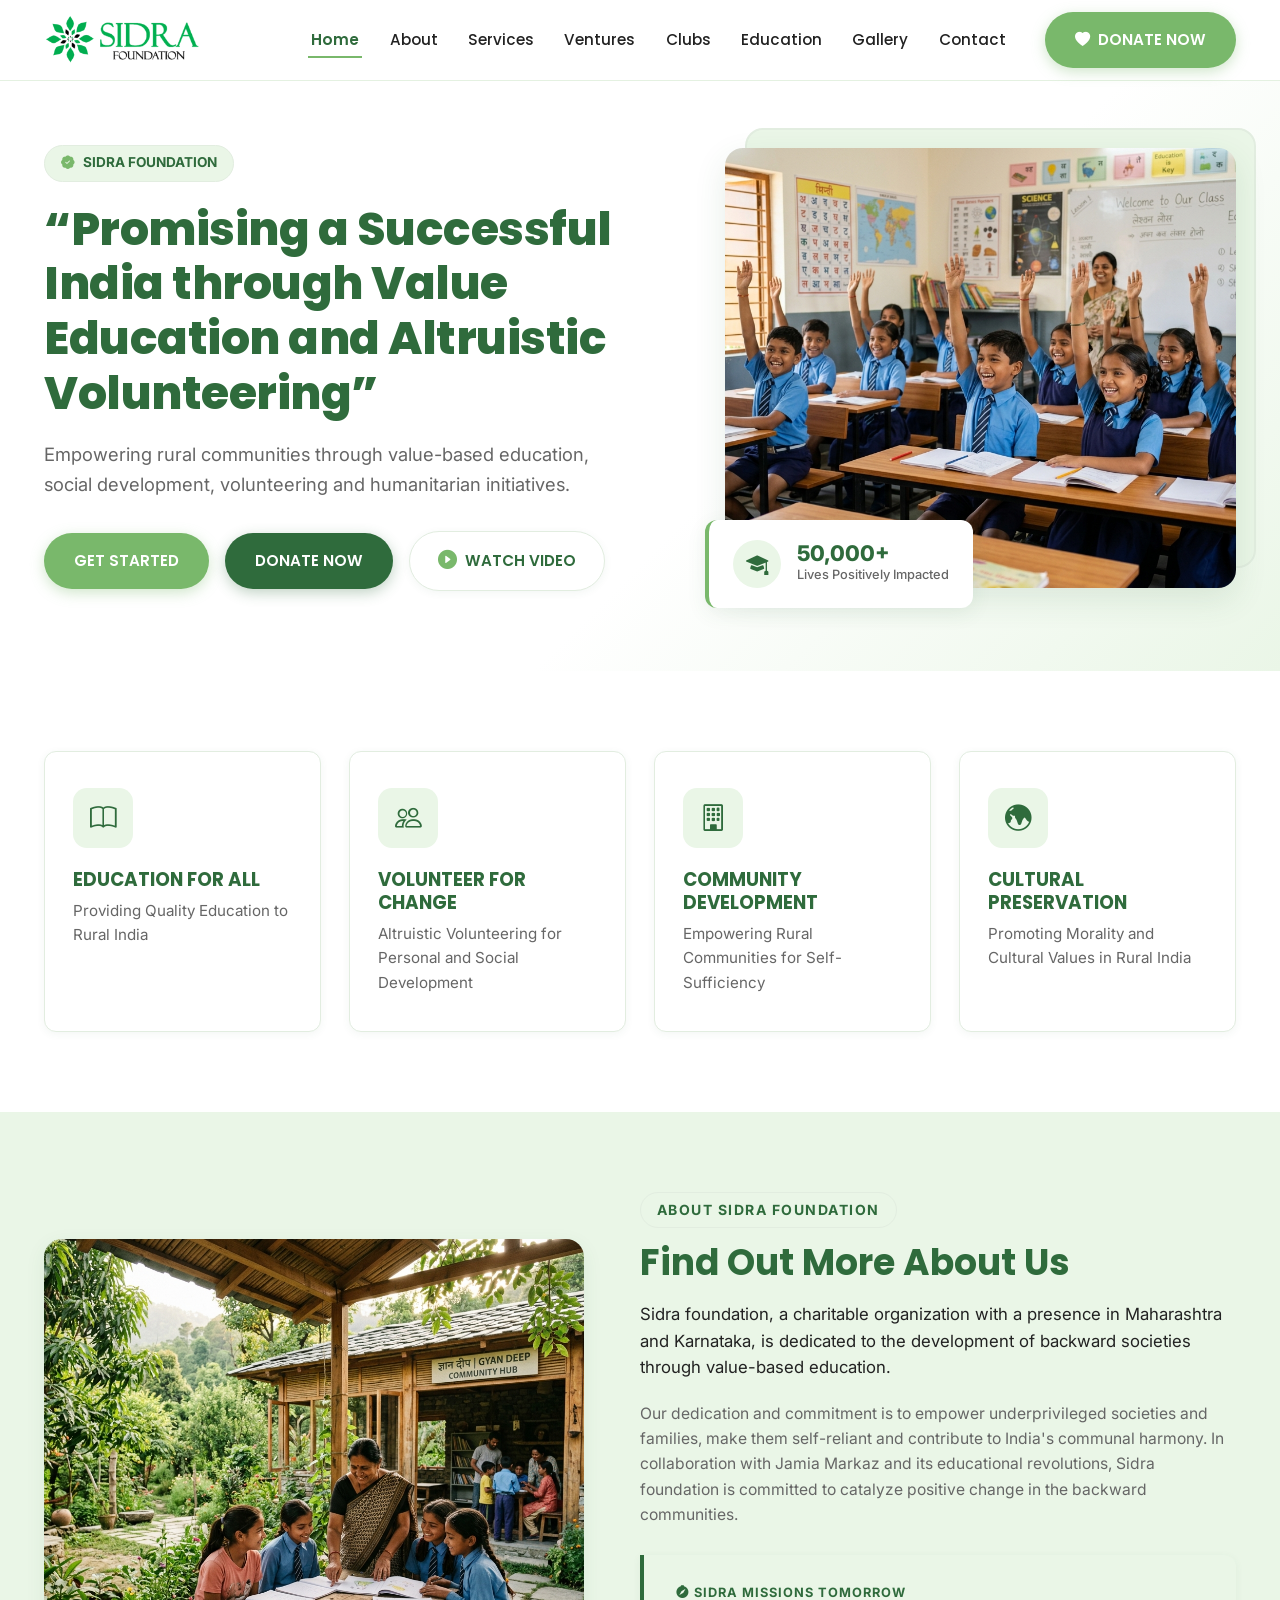
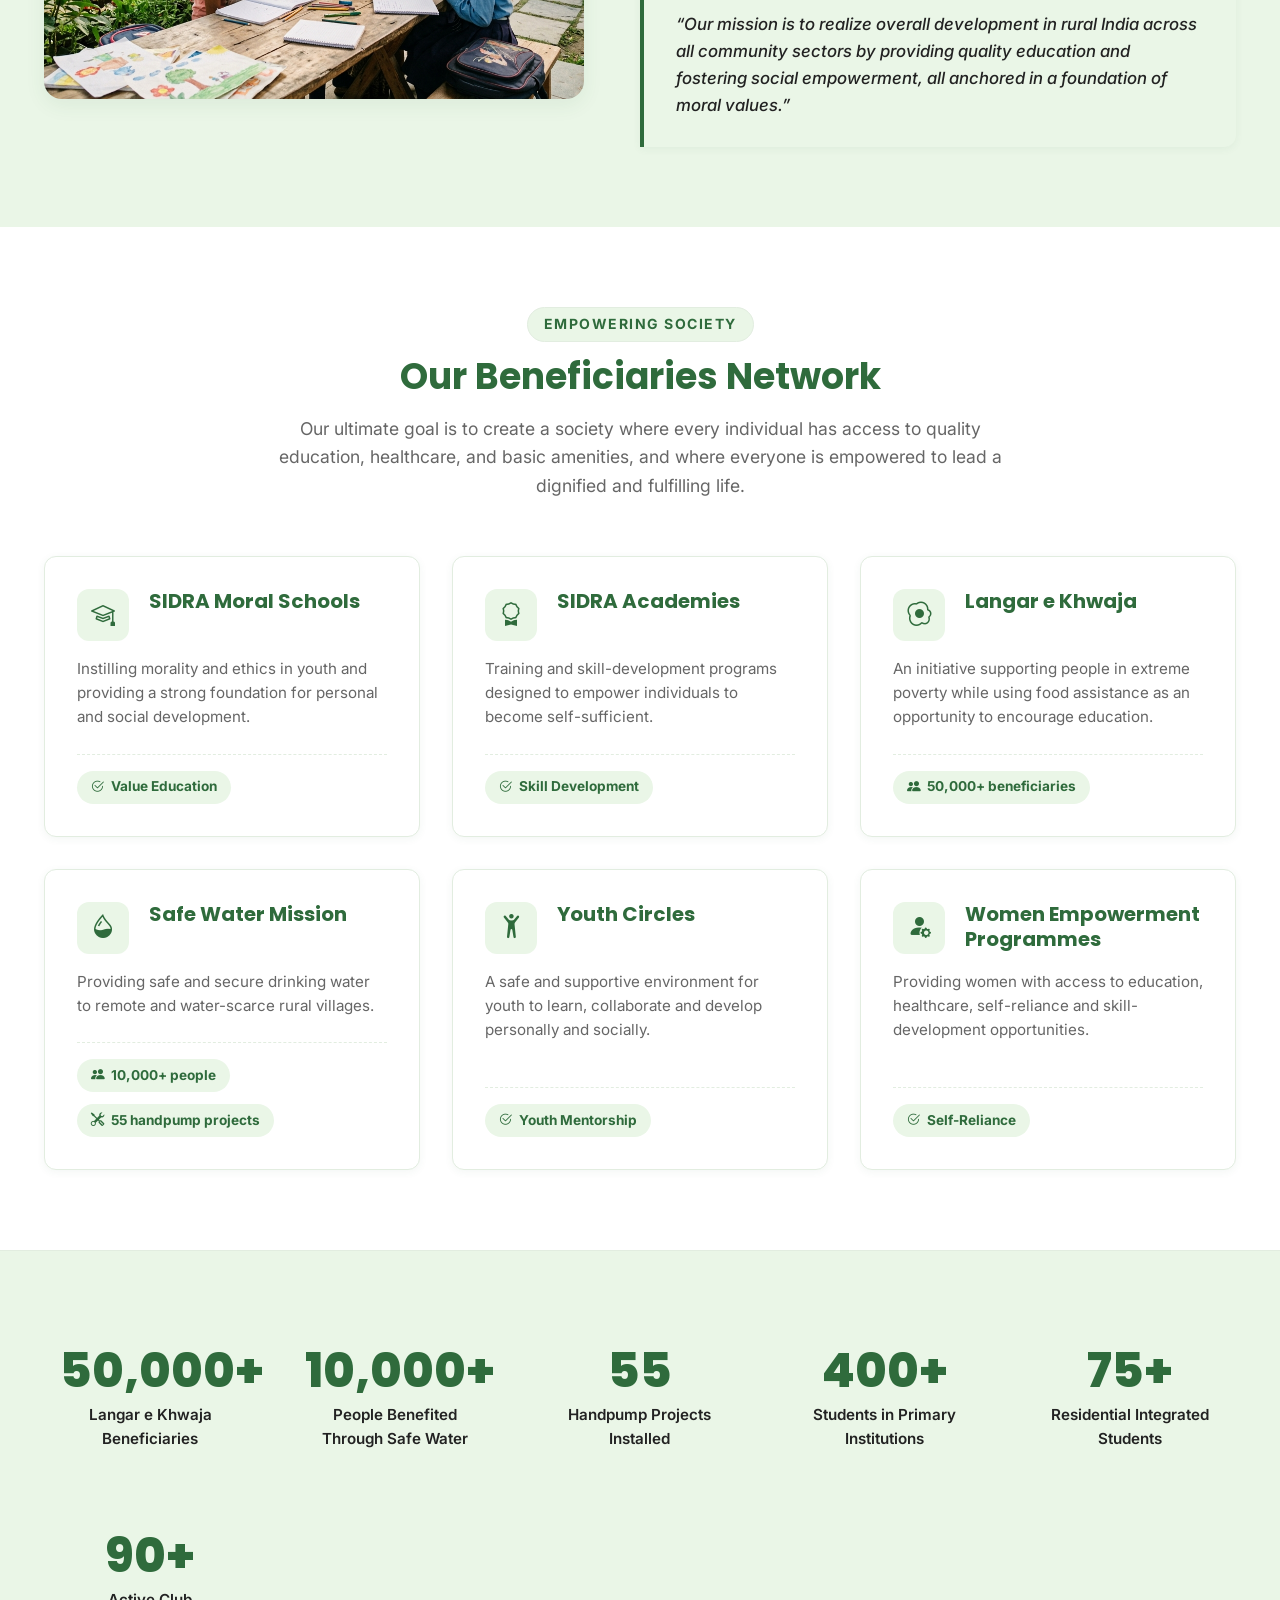
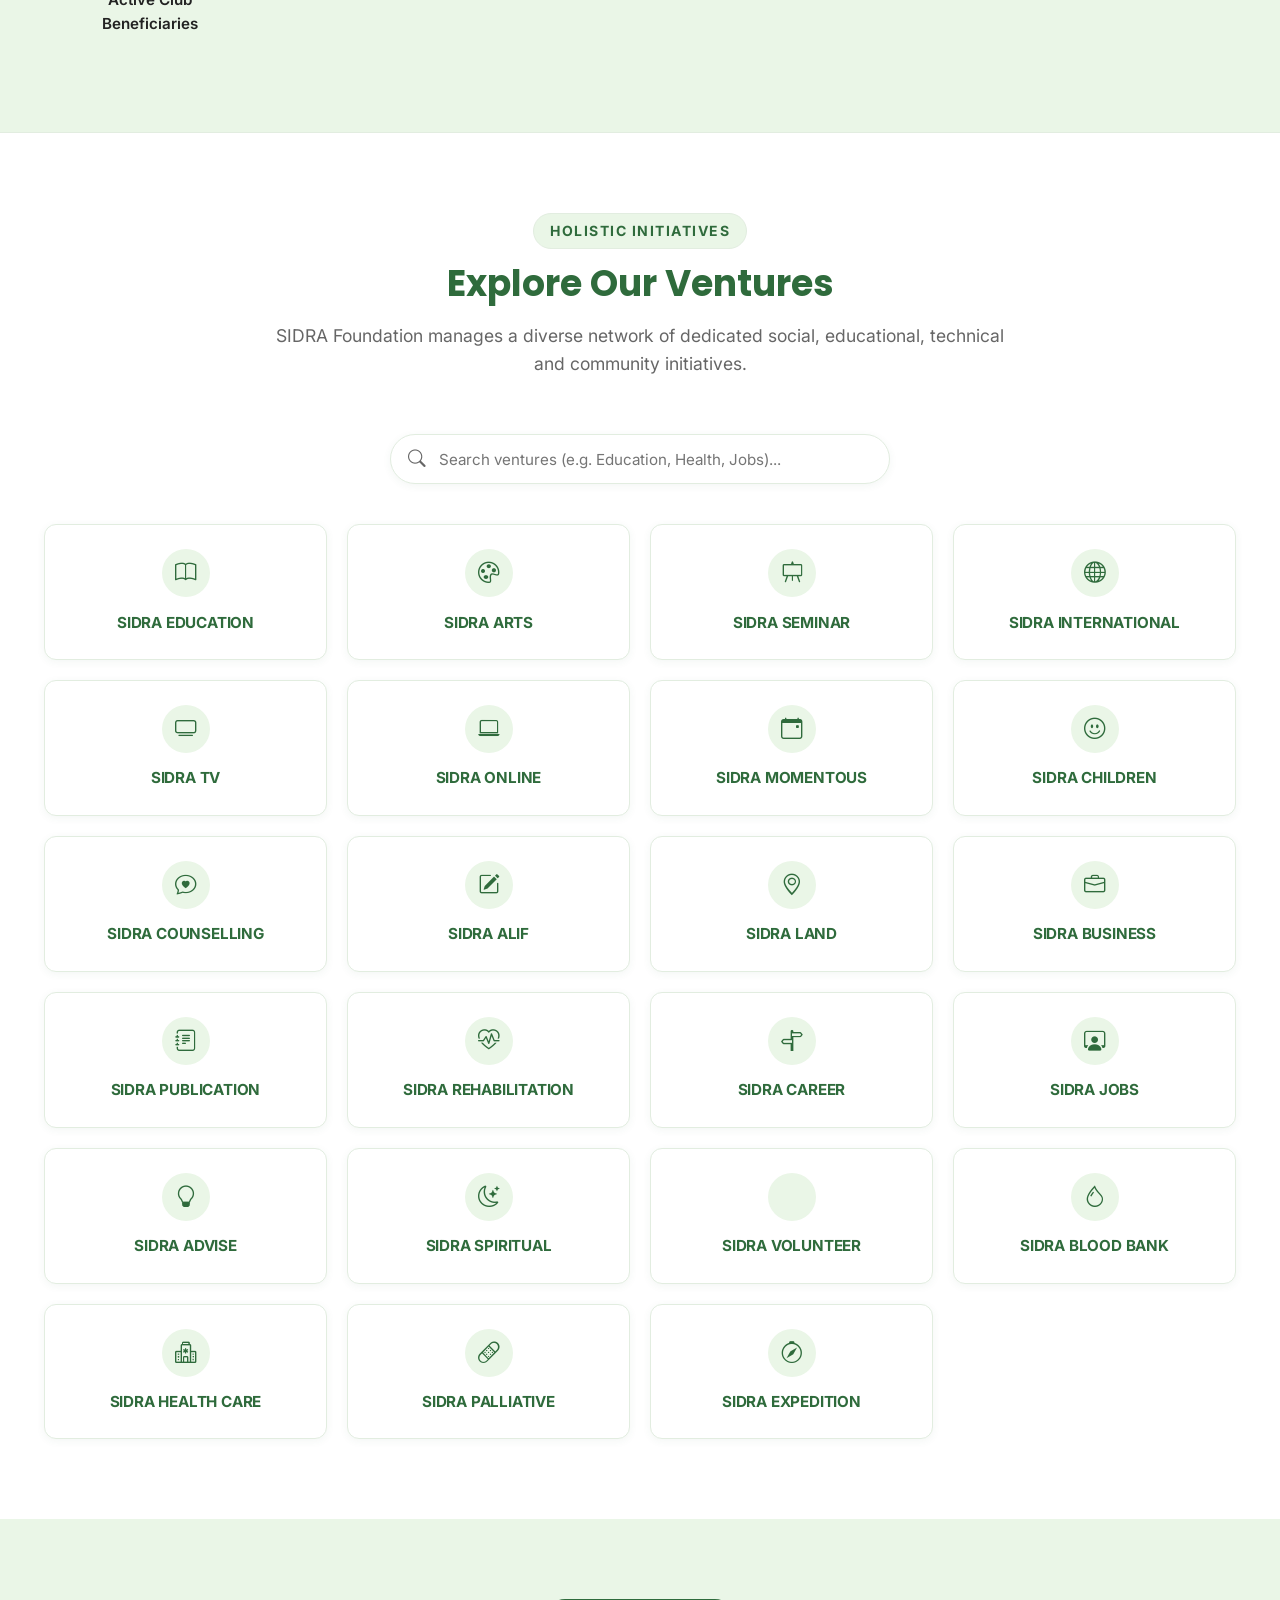
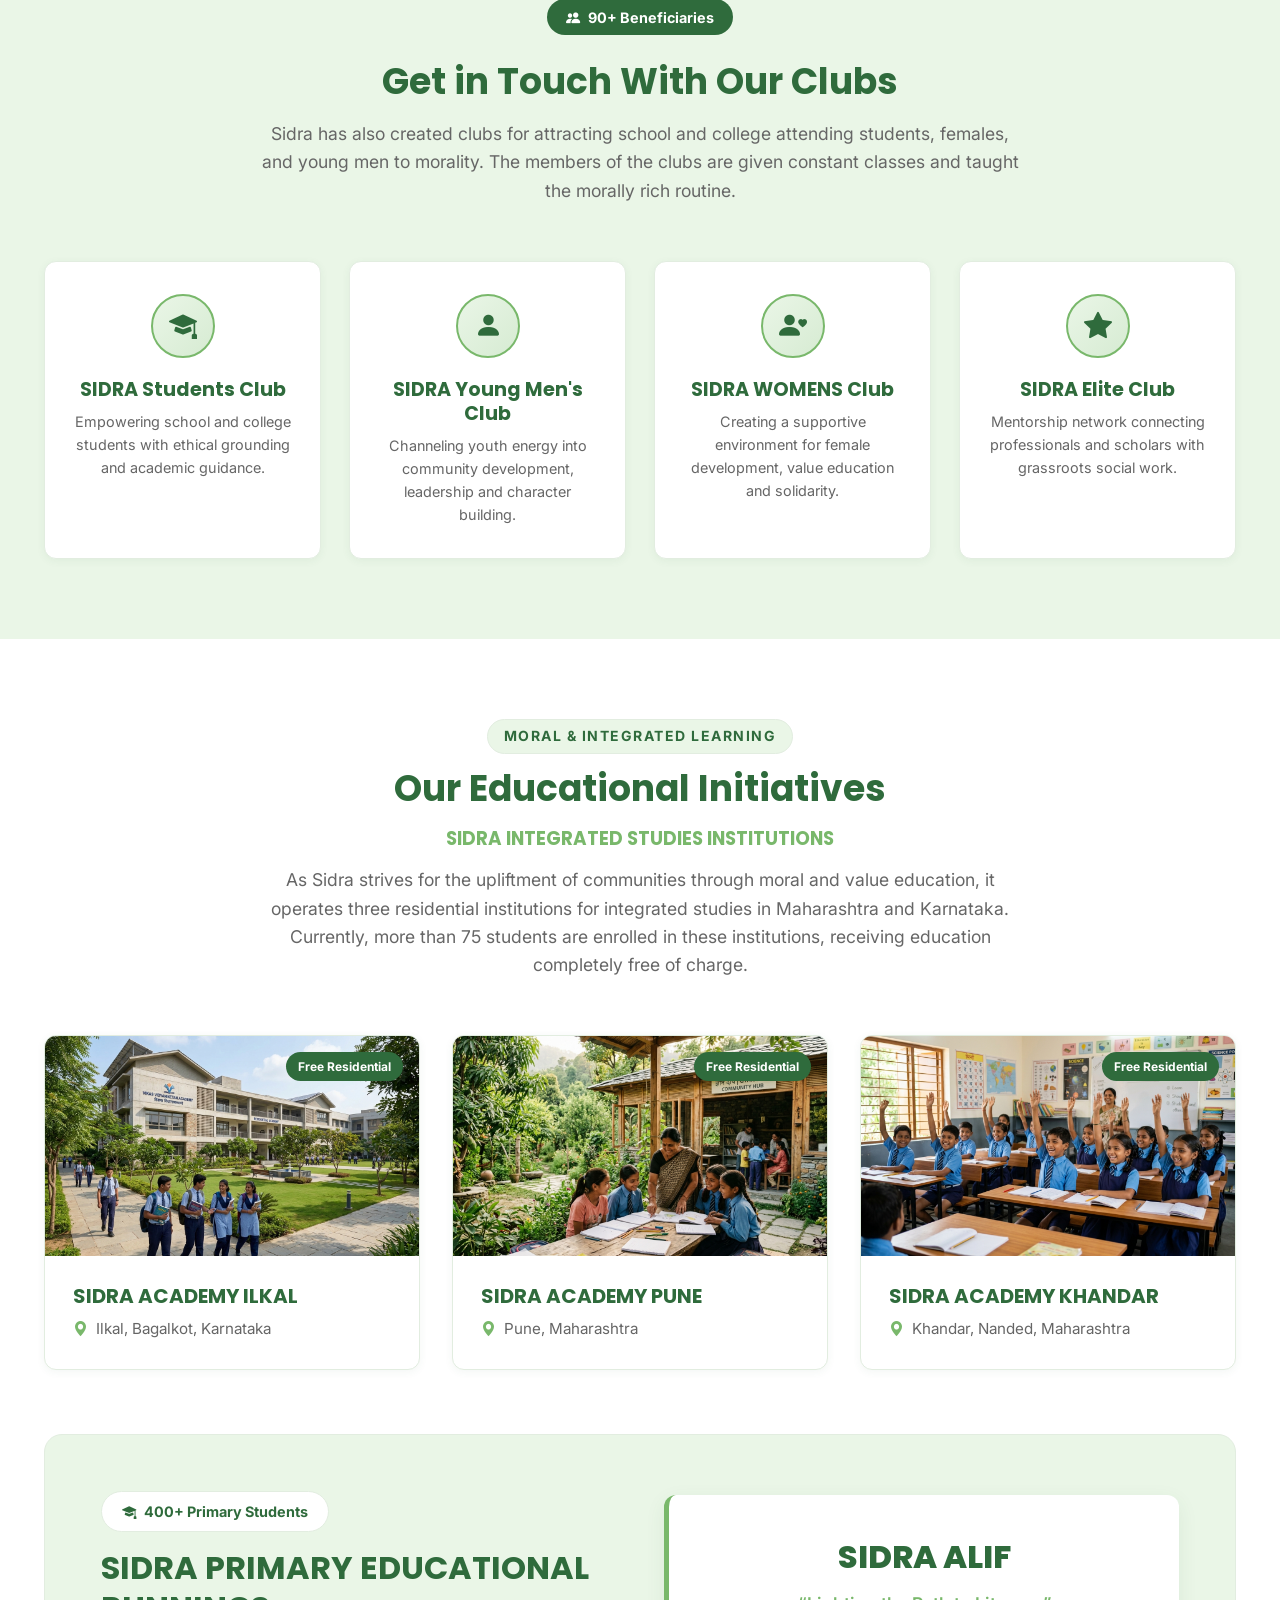
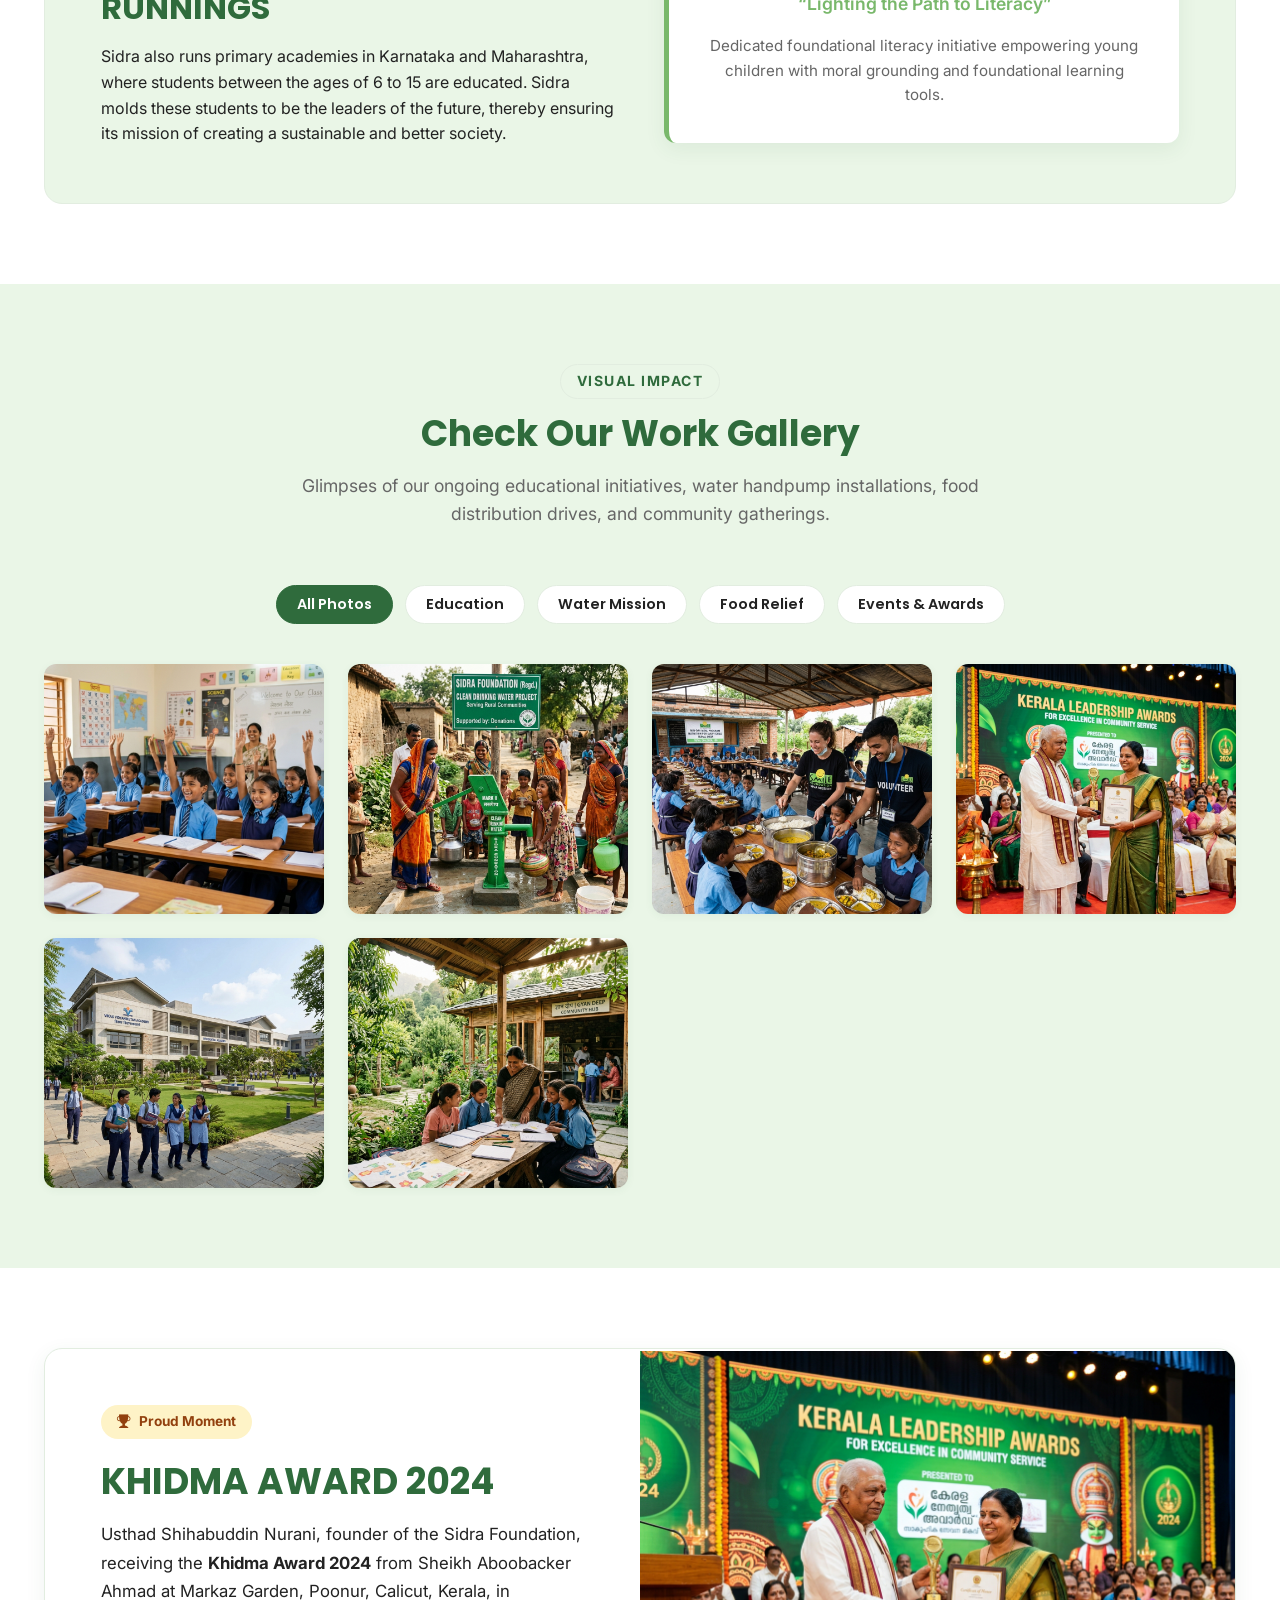
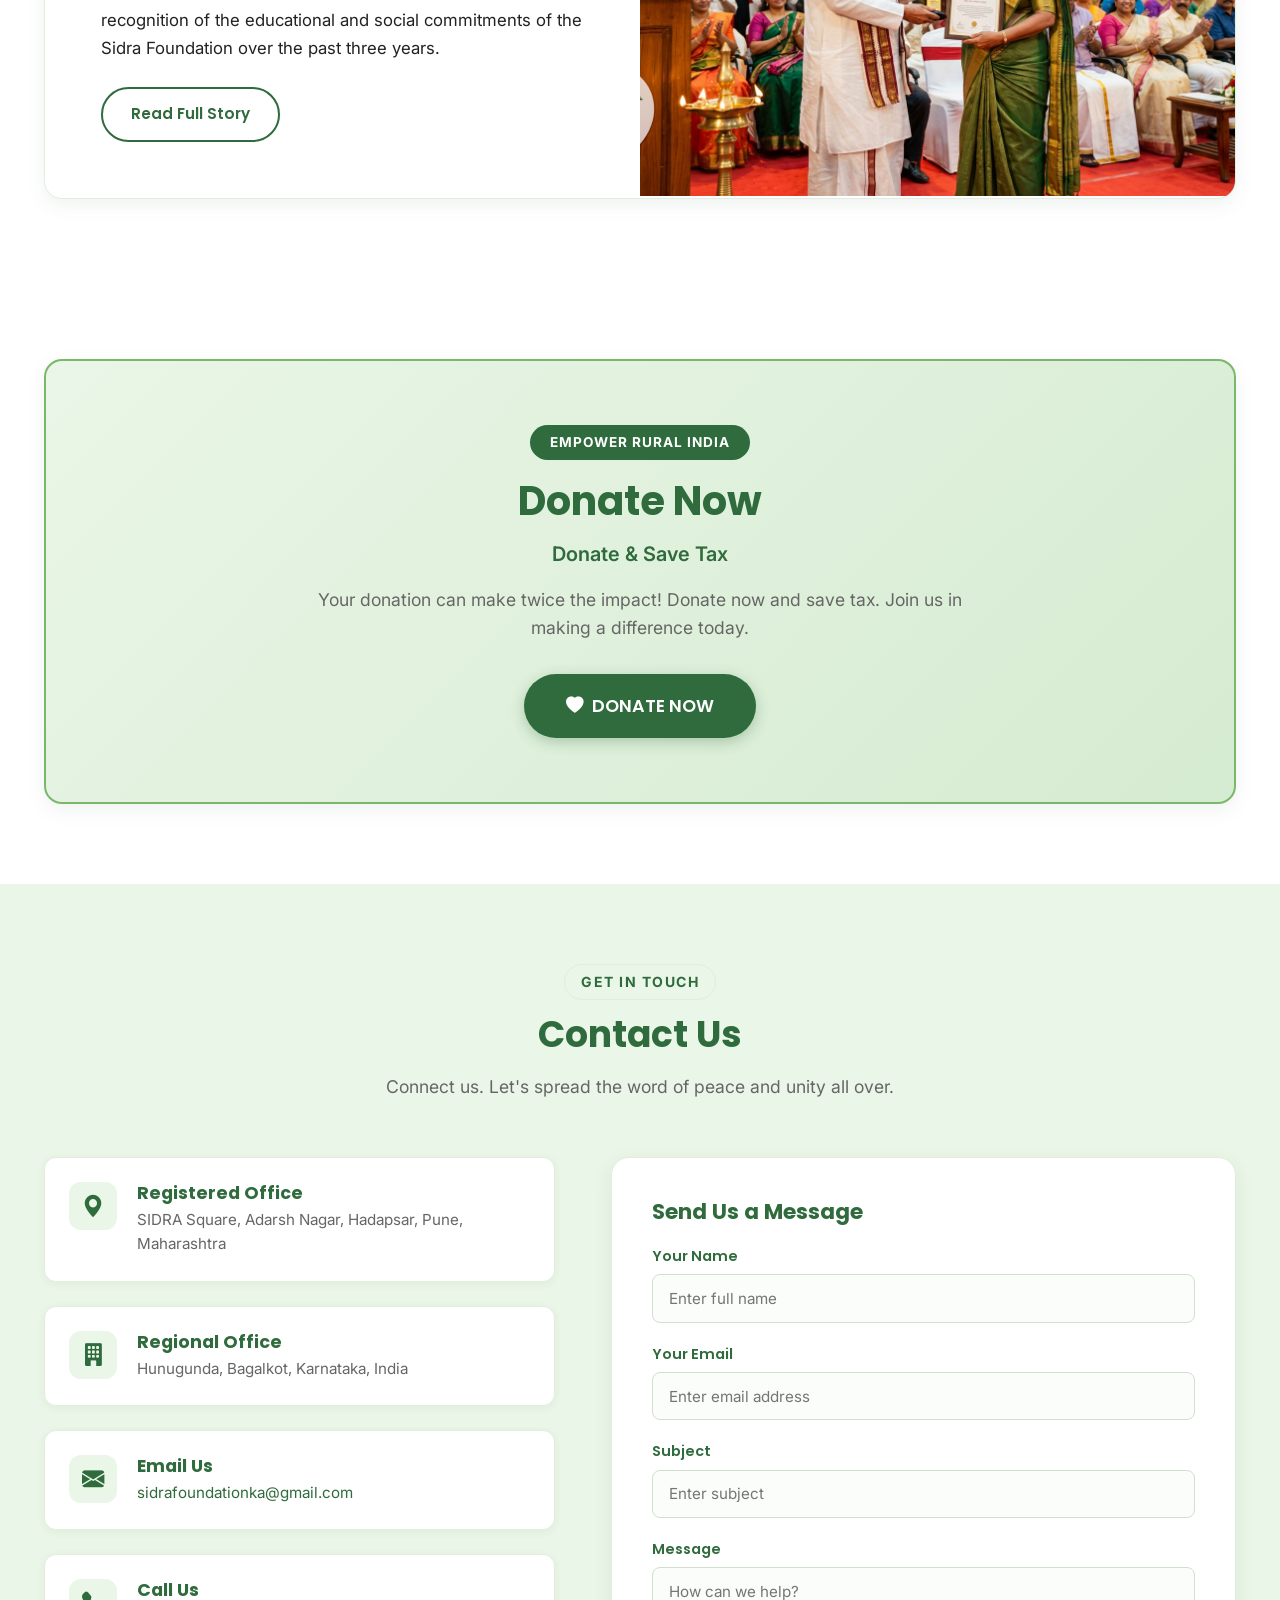
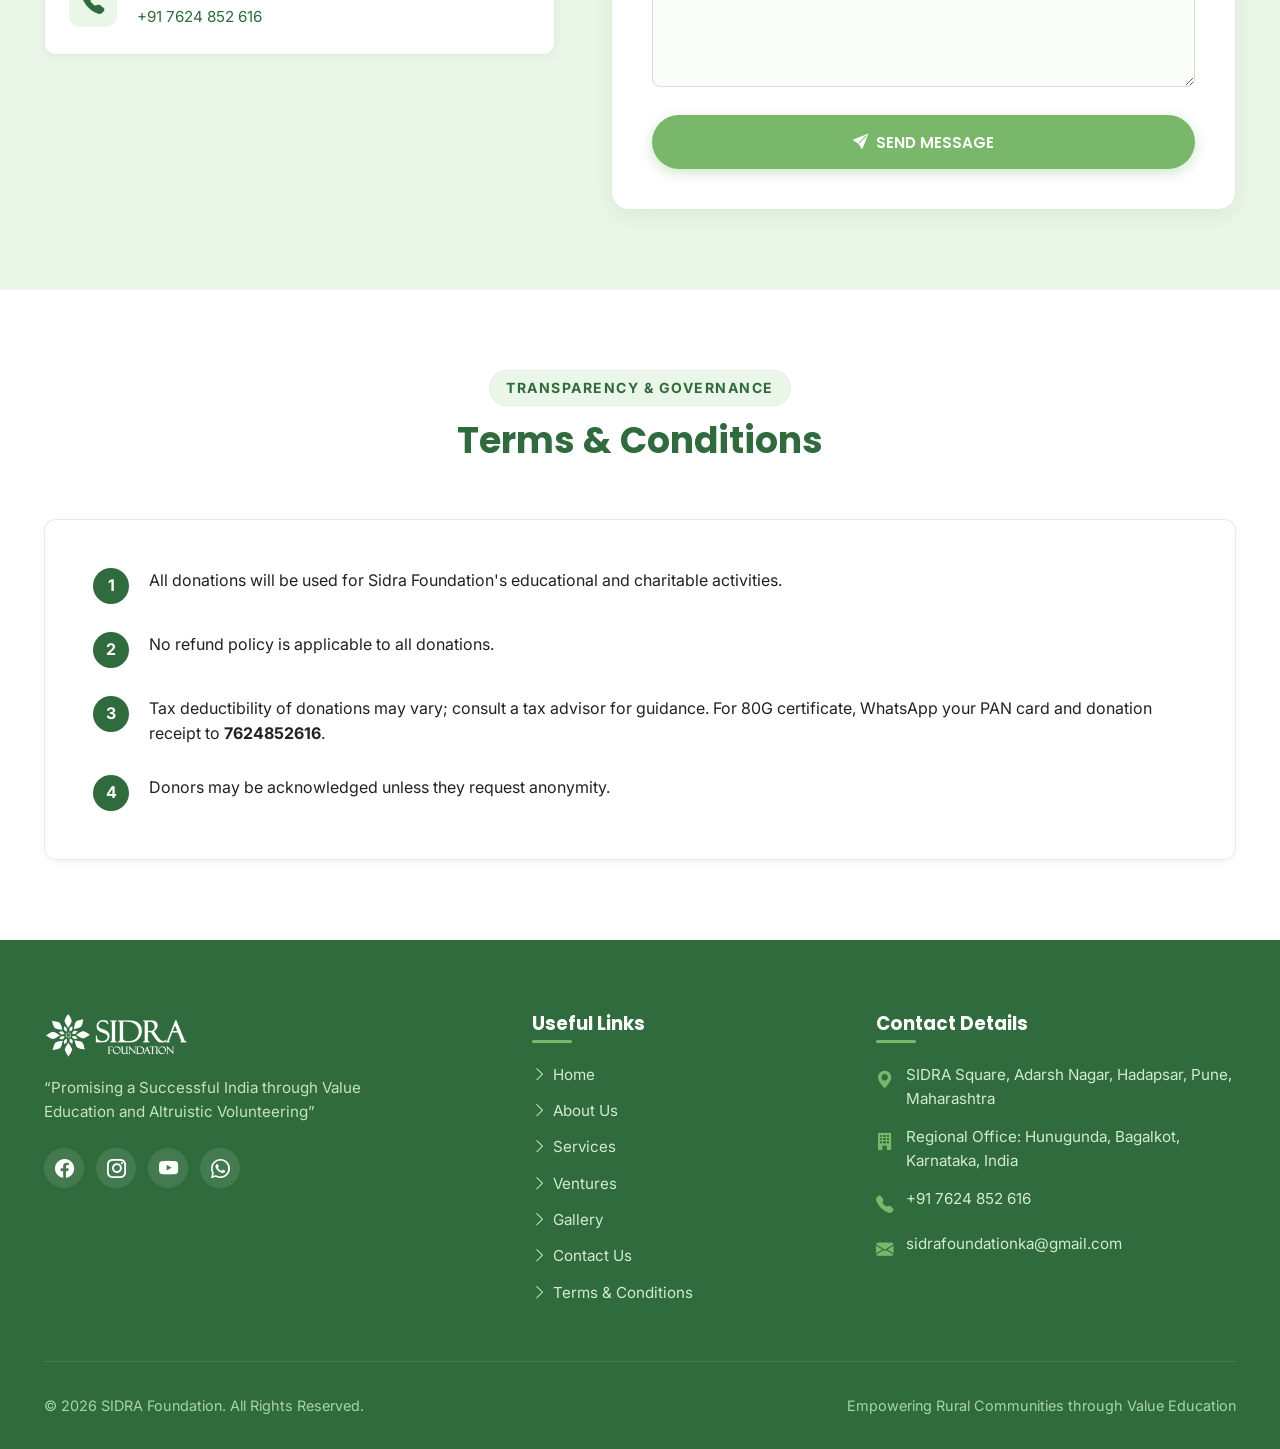
==== commit 9a5dbbe6: "Update brand header with official SIDRA Foundation logo image" ====
--- a/index.html
+++ b/index.html
@@ -22,11 +22,7 @@
   <header class="site-header">
     <div class="container header-container">
       <a href="index.html" class="logo-brand">
-        <div class="logo-icon">S</div>
-        <div class="logo-text">
-          <span class="logo-title">SIDRA</span>
-          <span class="logo-subtitle">FOUNDATION</span>
-        </div>
+        <img src="images/logo.png" alt="SIDRA Foundation Logo" class="brand-logo-img">
       </a>
 
       <nav class="main-nav">
@@ -691,12 +687,8 @@
     <div class="container">
       <div class="footer-grid">
         <div class="footer-brand">
-          <a href="index.html" class="logo-brand">
-            <div class="logo-icon" style="background: var(--white); color: var(--dark-green);">S</div>
-            <div class="logo-text">
-              <span class="logo-title">SIDRA</span>
-              <span class="logo-subtitle">FOUNDATION</span>
-            </div>
+          <a href="index.html" class="logo-brand" style="margin-bottom: 0.75rem;">
+            <img src="images/logo.png" alt="SIDRA Foundation Logo" class="brand-logo-img" style="filter: brightness(0) invert(1); height: 48px;">
           </a>
           <p class="footer-desc">
             “Promising a Successful India through Value Education and Altruistic Volunteering”
--- a/css/style.css
+++ b/css/style.css
@@ -235,44 +235,18 @@
 .logo-brand {
   display: flex;
   align-items: center;
-  gap: 0.75rem;
   text-decoration: none;
 }
 
-.logo-icon {
-  width: 44px;
-  height: 44px;
-  background-color: var(--light-green);
-  color: var(--dark-green);
-  border: 2px solid var(--primary-green);
-  border-radius: 12px;
-  display: flex;
-  align-items: center;
-  justify-content: center;
-  font-family: var(--font-heading);
-  font-weight: 800;
-  font-size: 1.4rem;
-}
-
-.logo-text {
-  display: flex;
-  flex-direction: column;
-}
-
-.logo-title {
-  font-size: 1.35rem;
-  font-weight: 800;
-  color: var(--dark-green);
-  letter-spacing: -0.5px;
-  line-height: 1.1;
-}
-
-.logo-subtitle {
-  font-size: 0.7rem;
-  color: var(--text-muted);
-  font-weight: 500;
-  letter-spacing: 0.5px;
-  text-transform: uppercase;
+.brand-logo-img {
+  height: 52px;
+  width: auto;
+  object-fit: contain;
+  transition: var(--transition);
+}
+
+.brand-logo-img:hover {
+  transform: scale(1.03);
 }
 
 .main-nav {
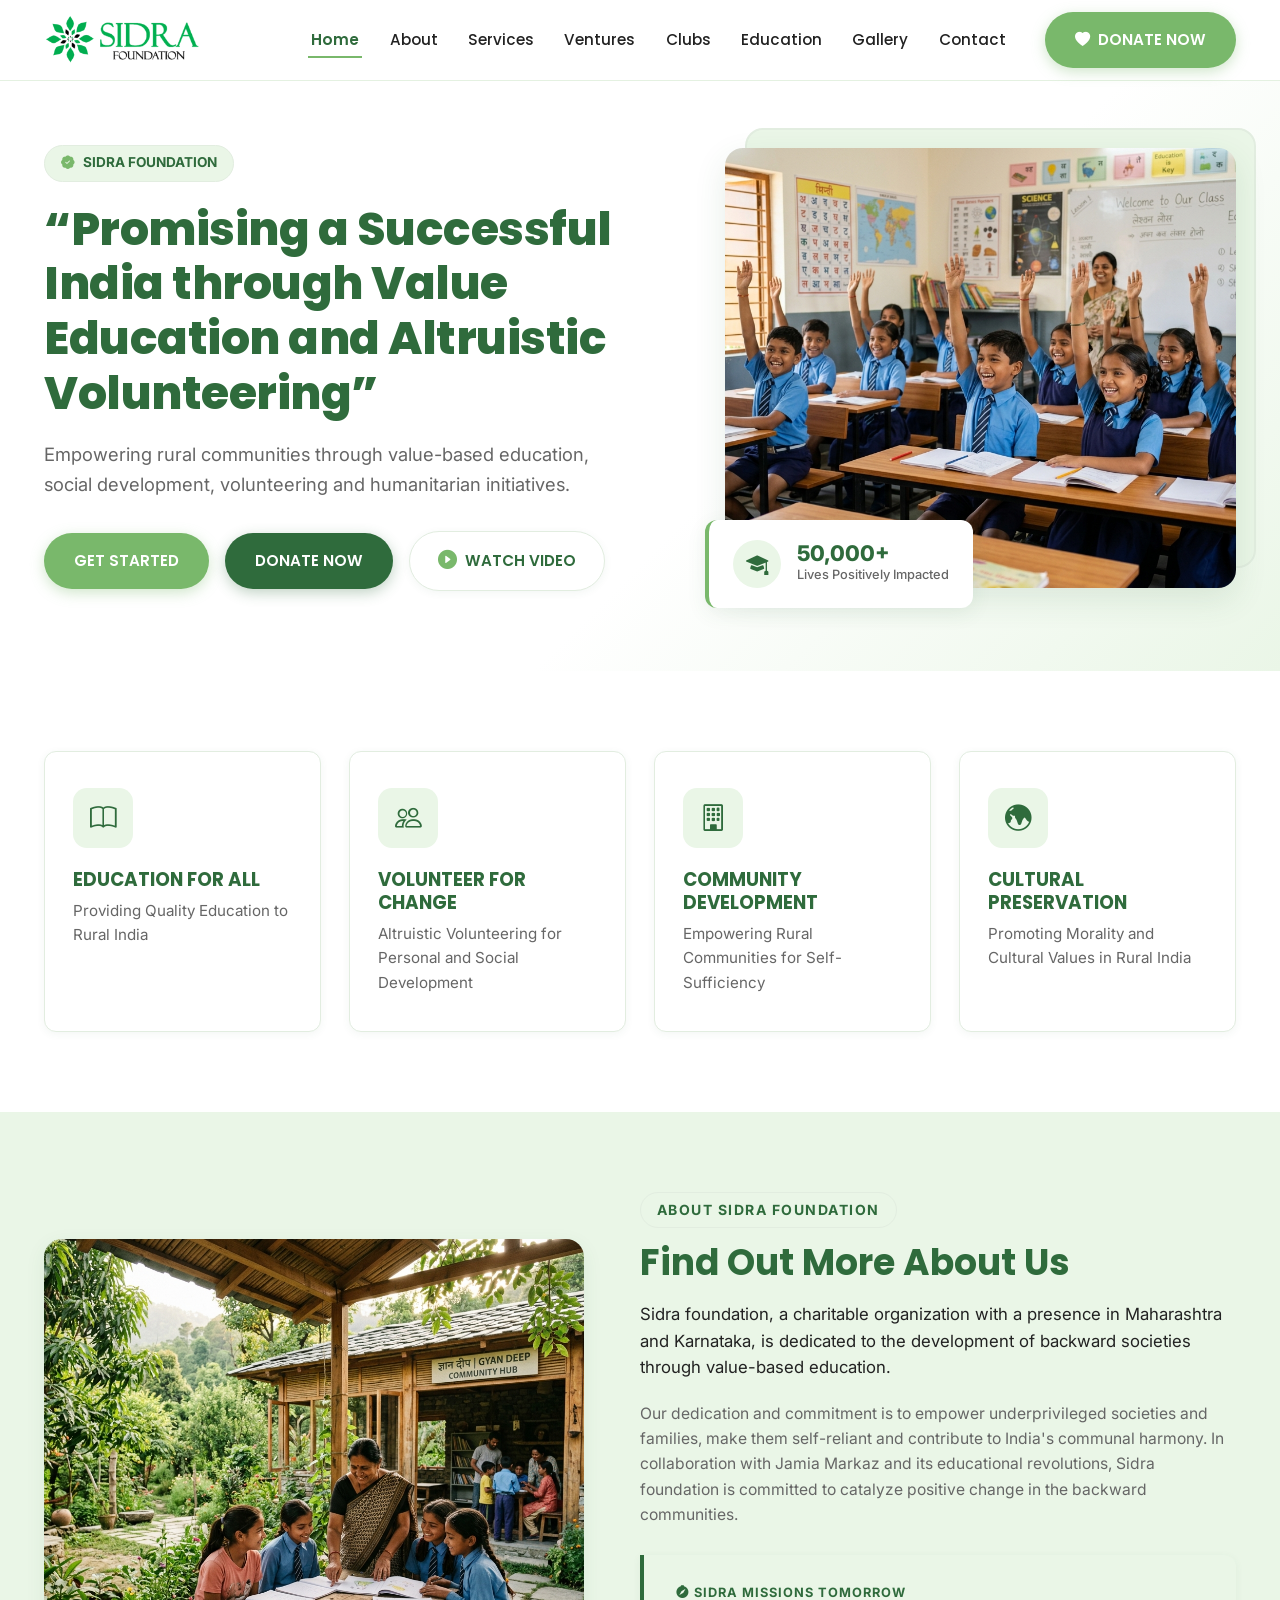
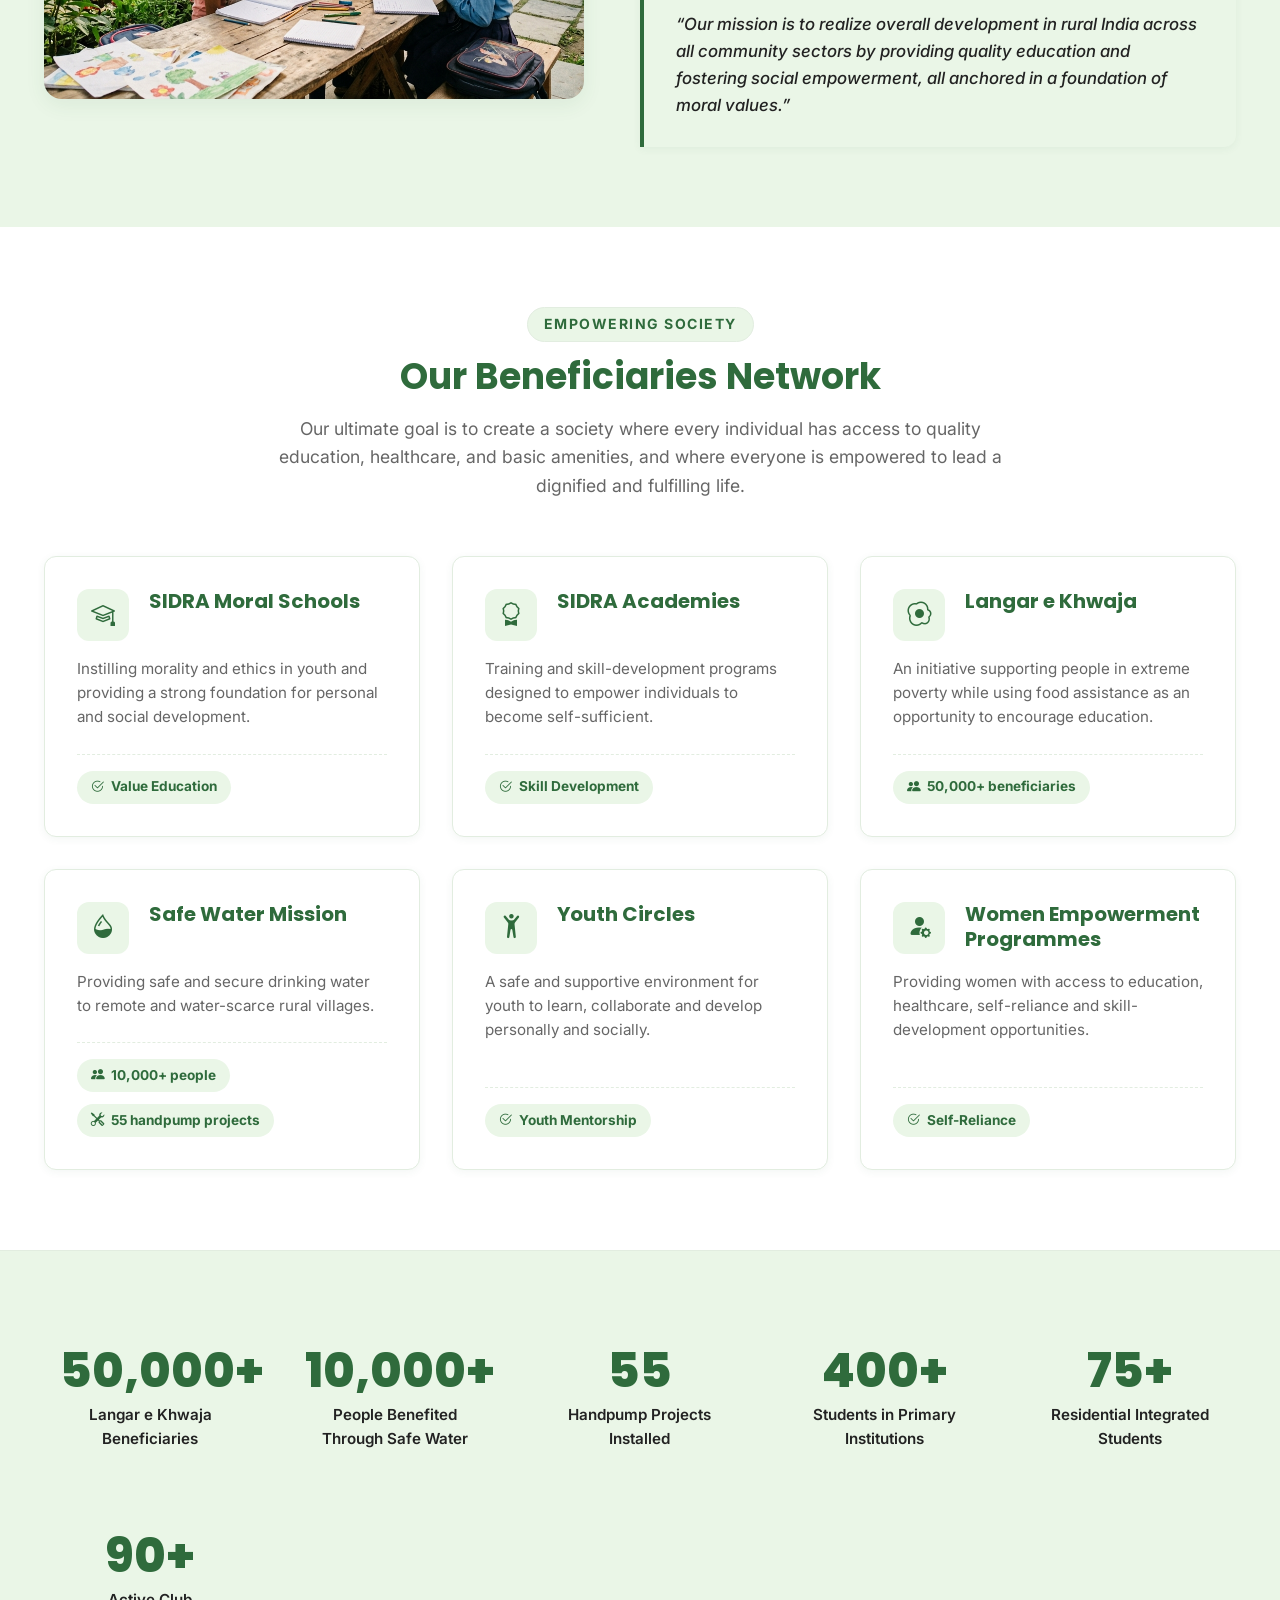
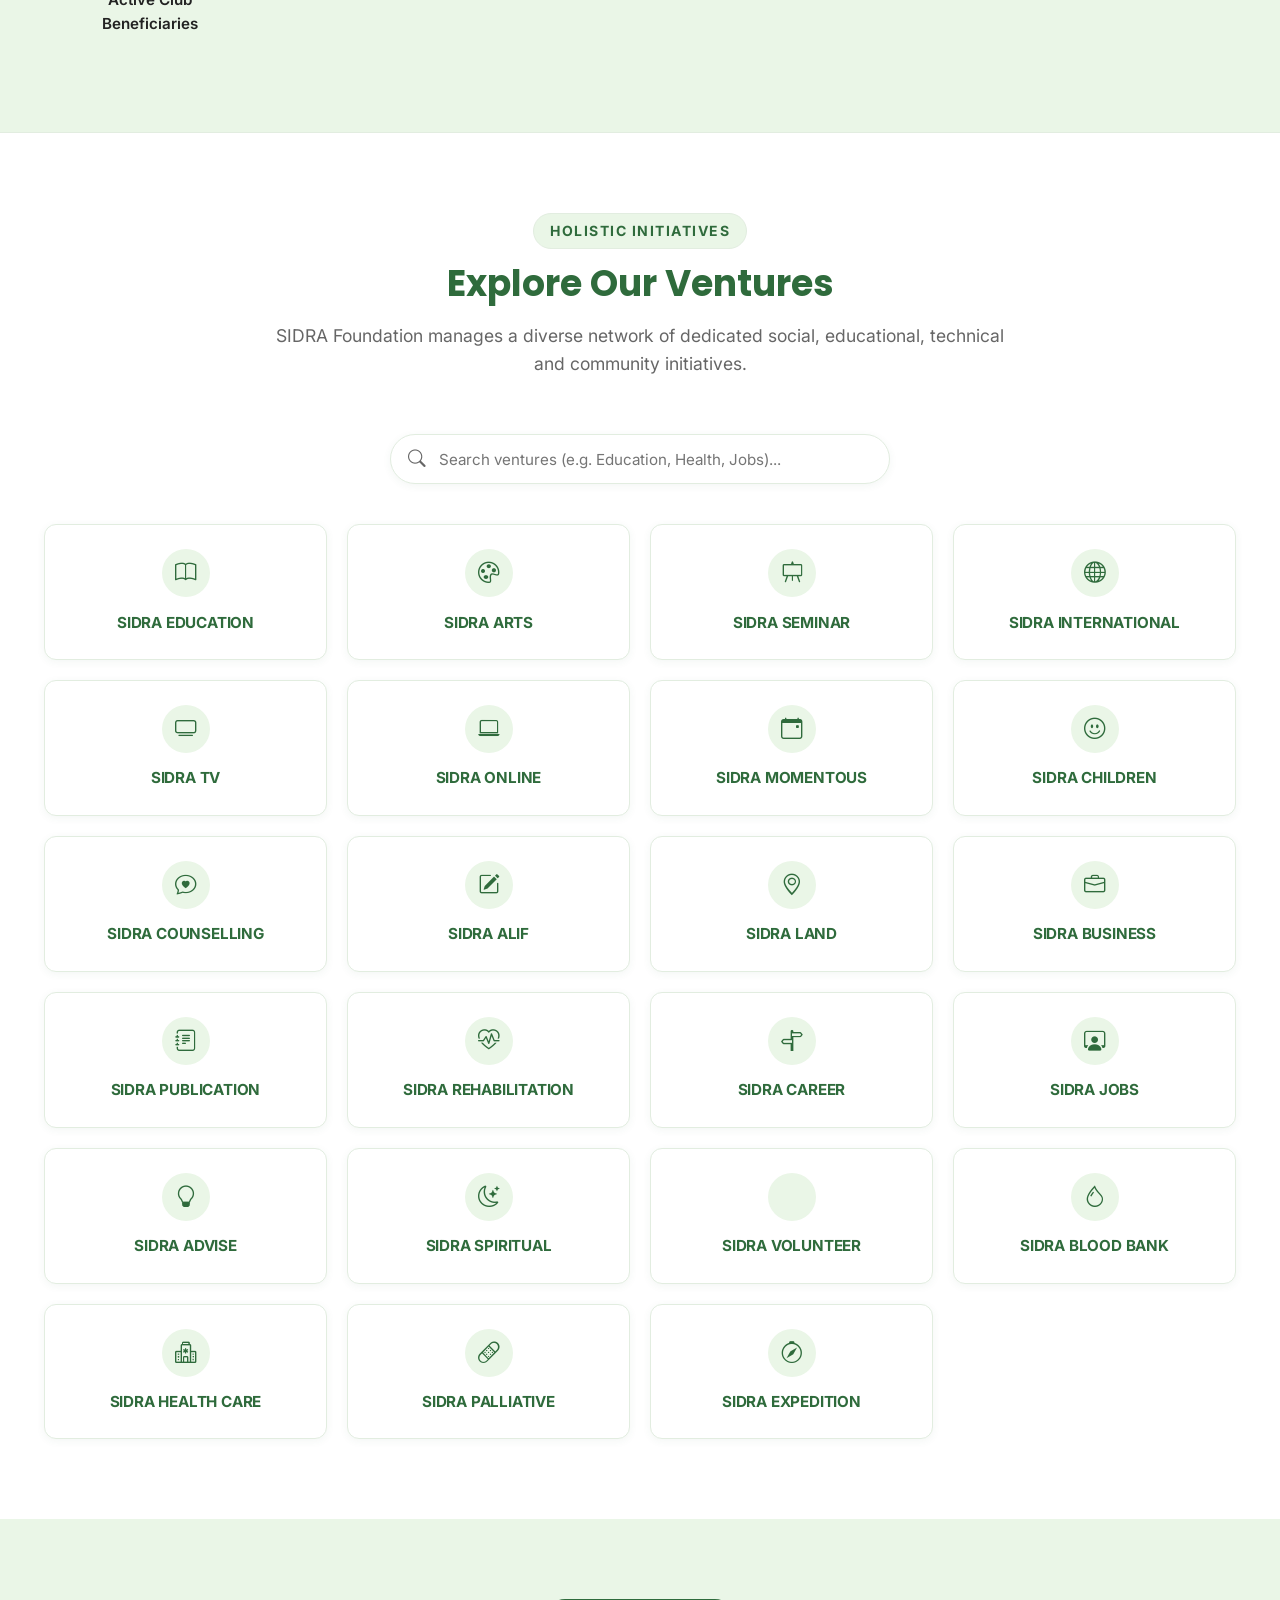
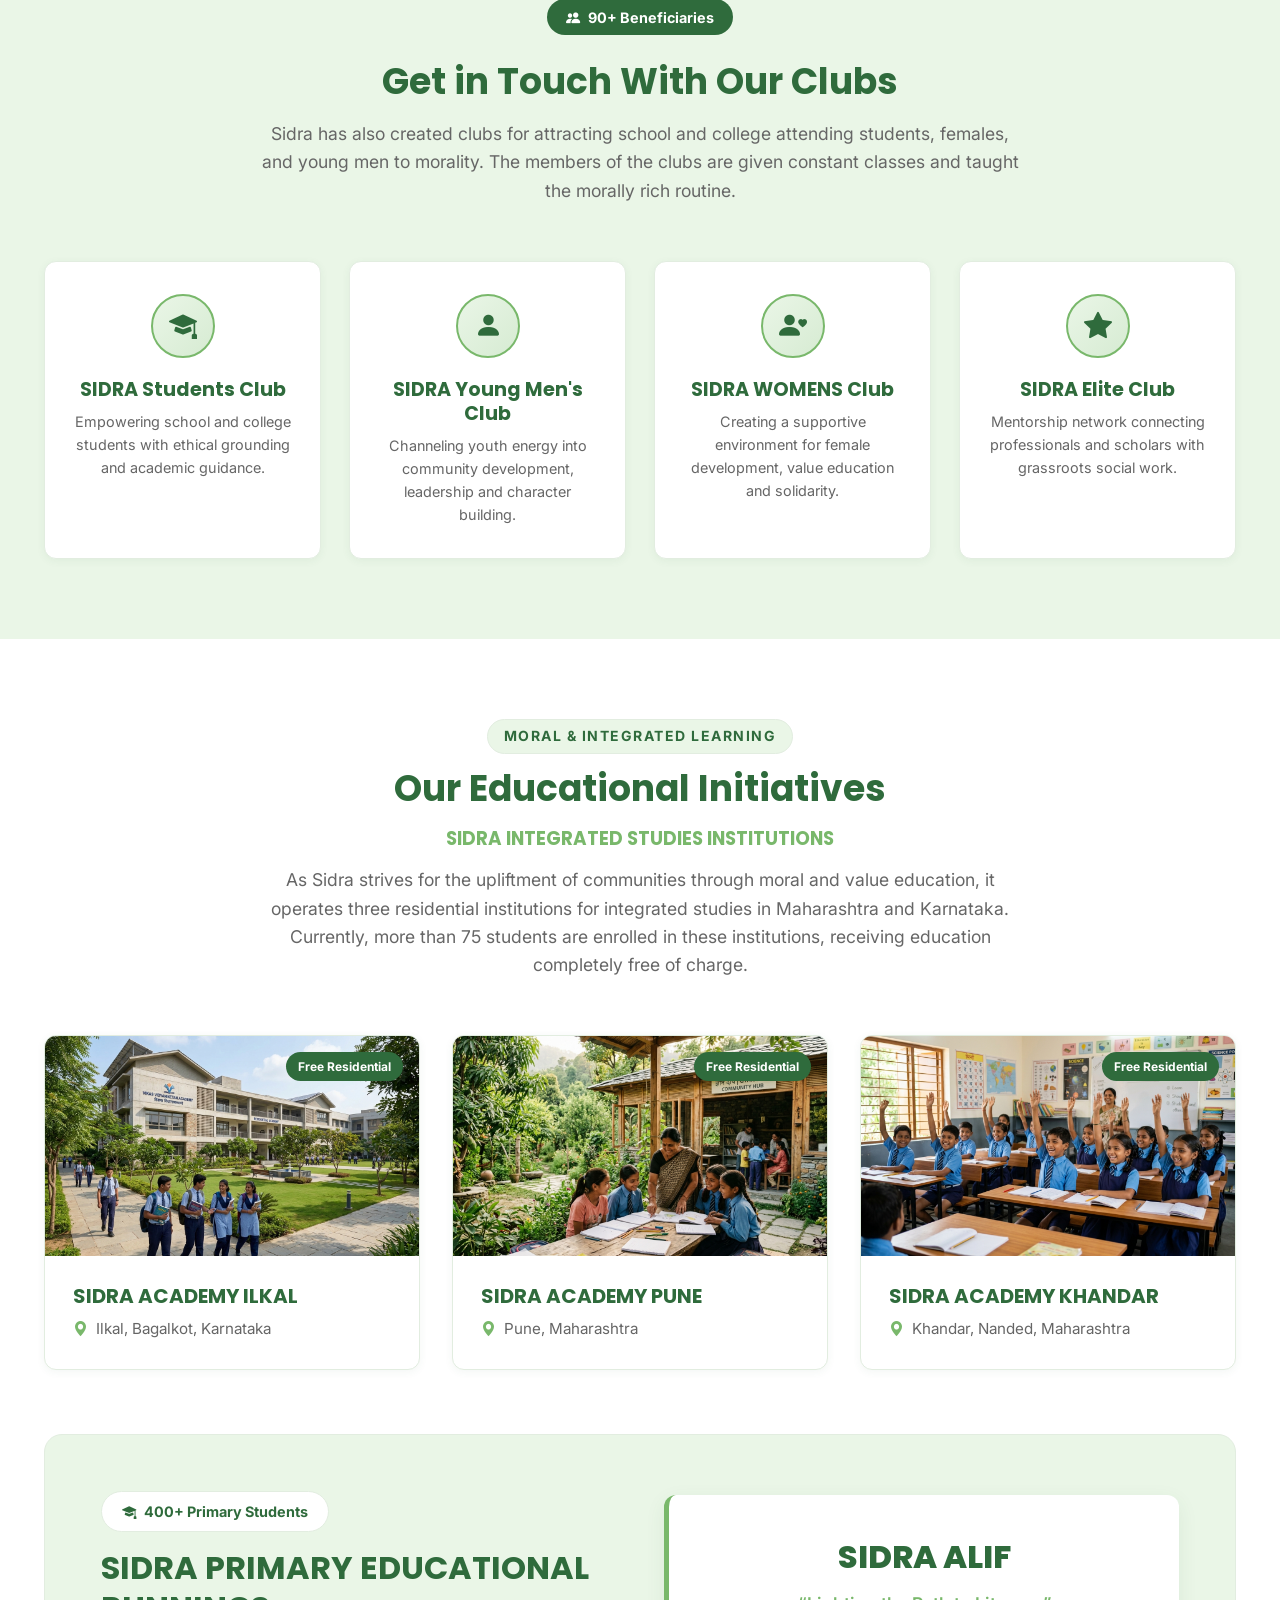
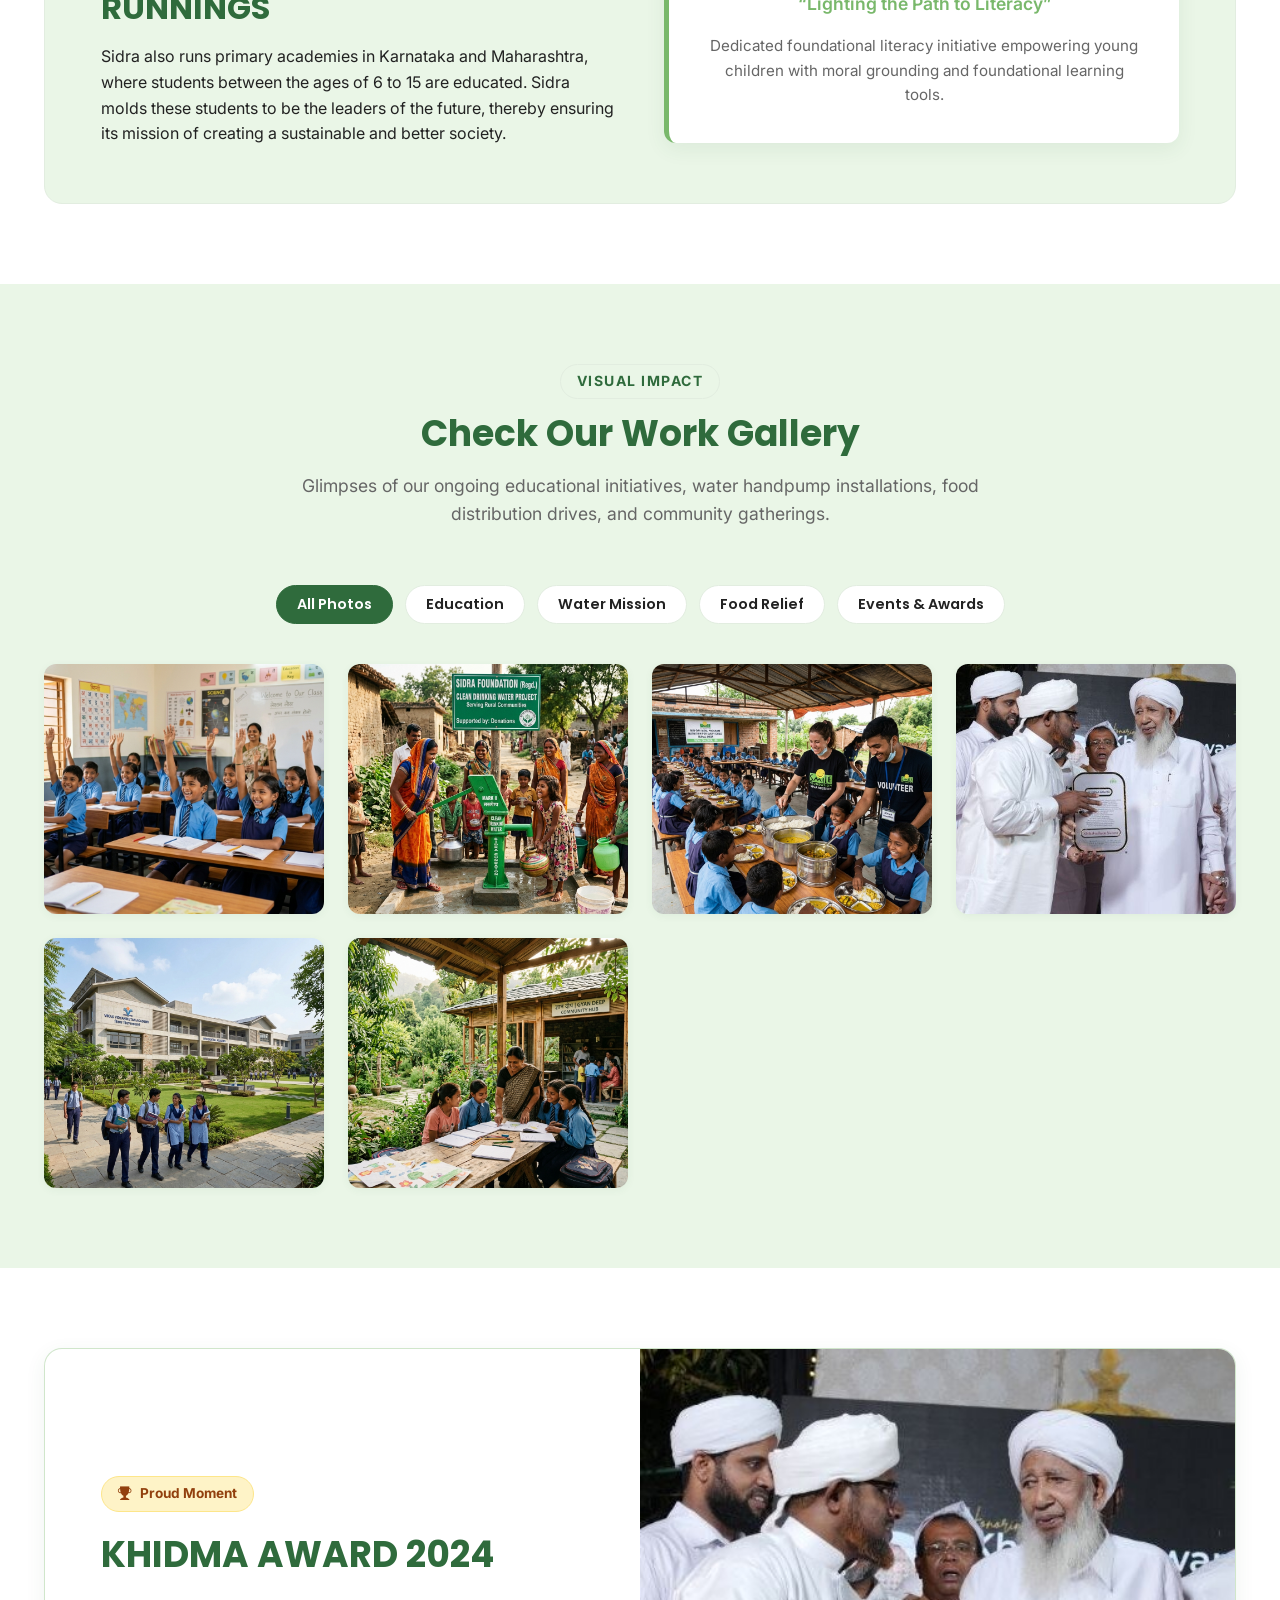
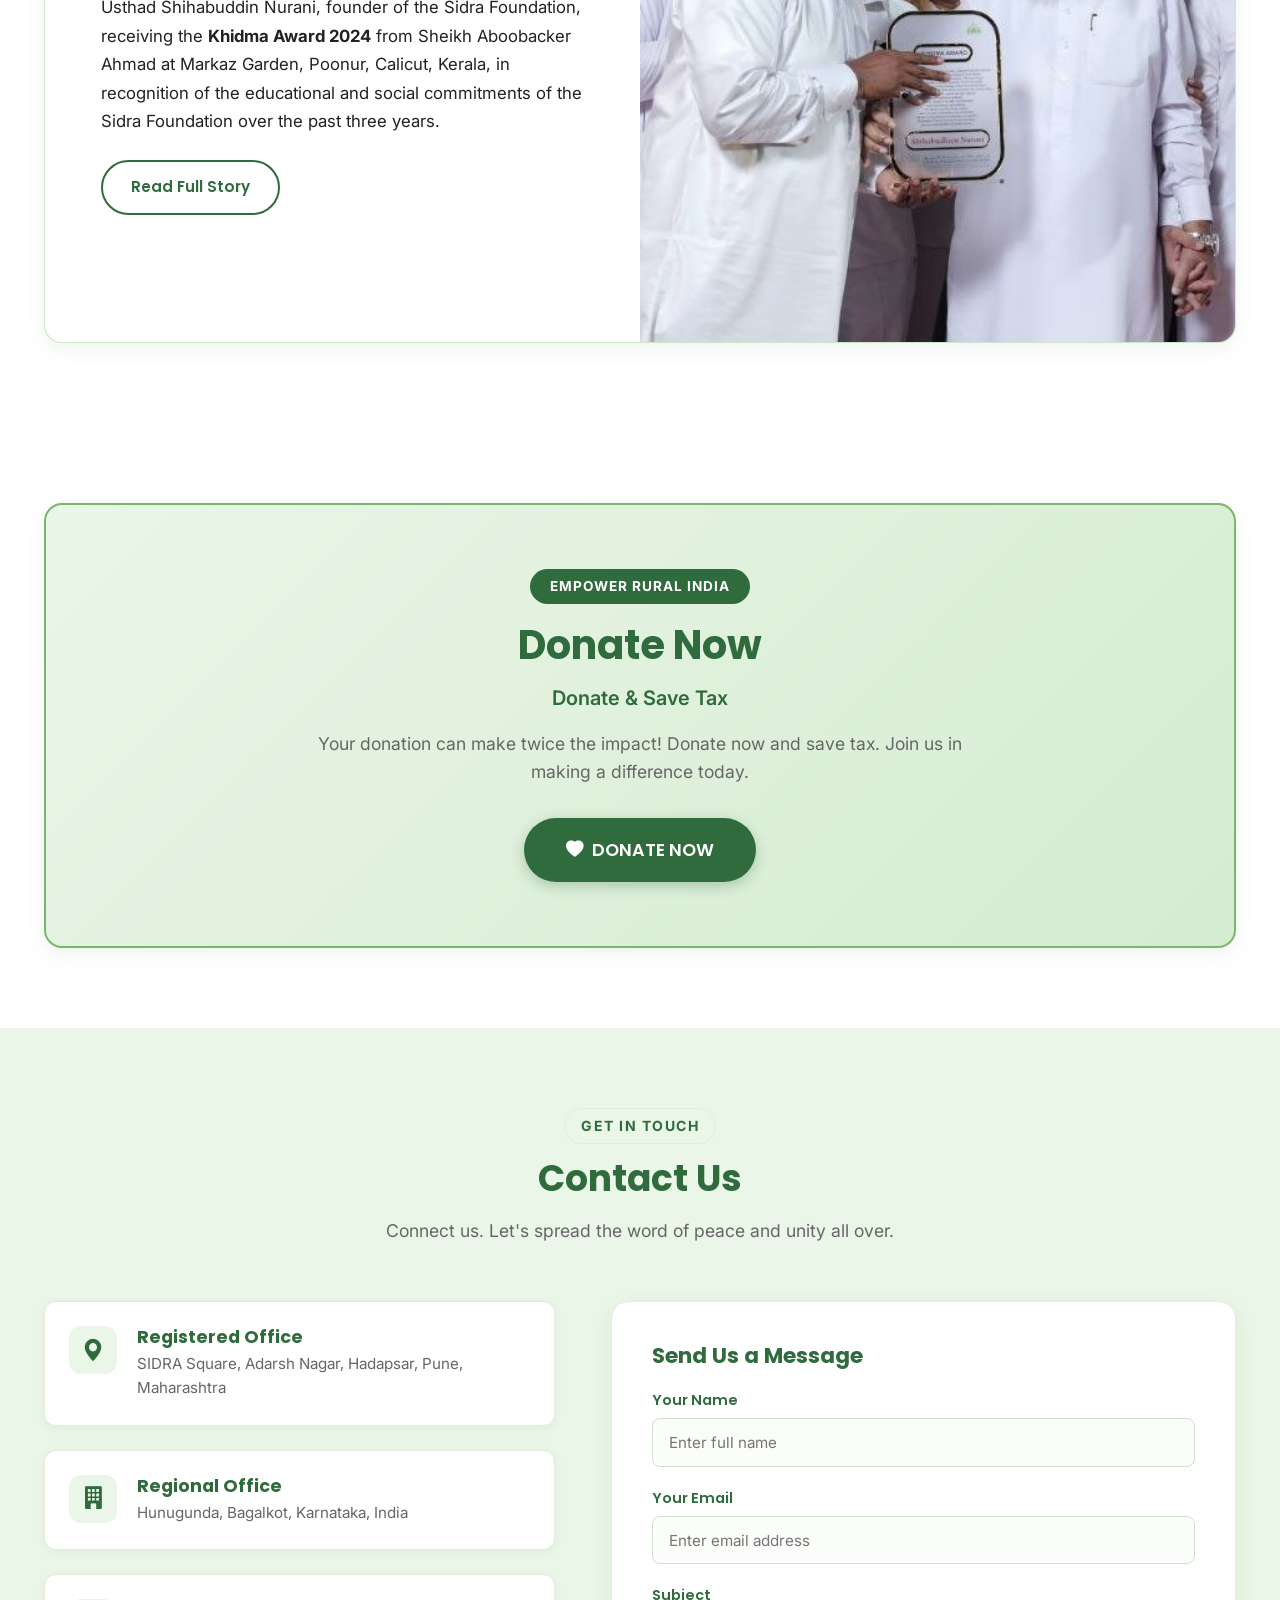
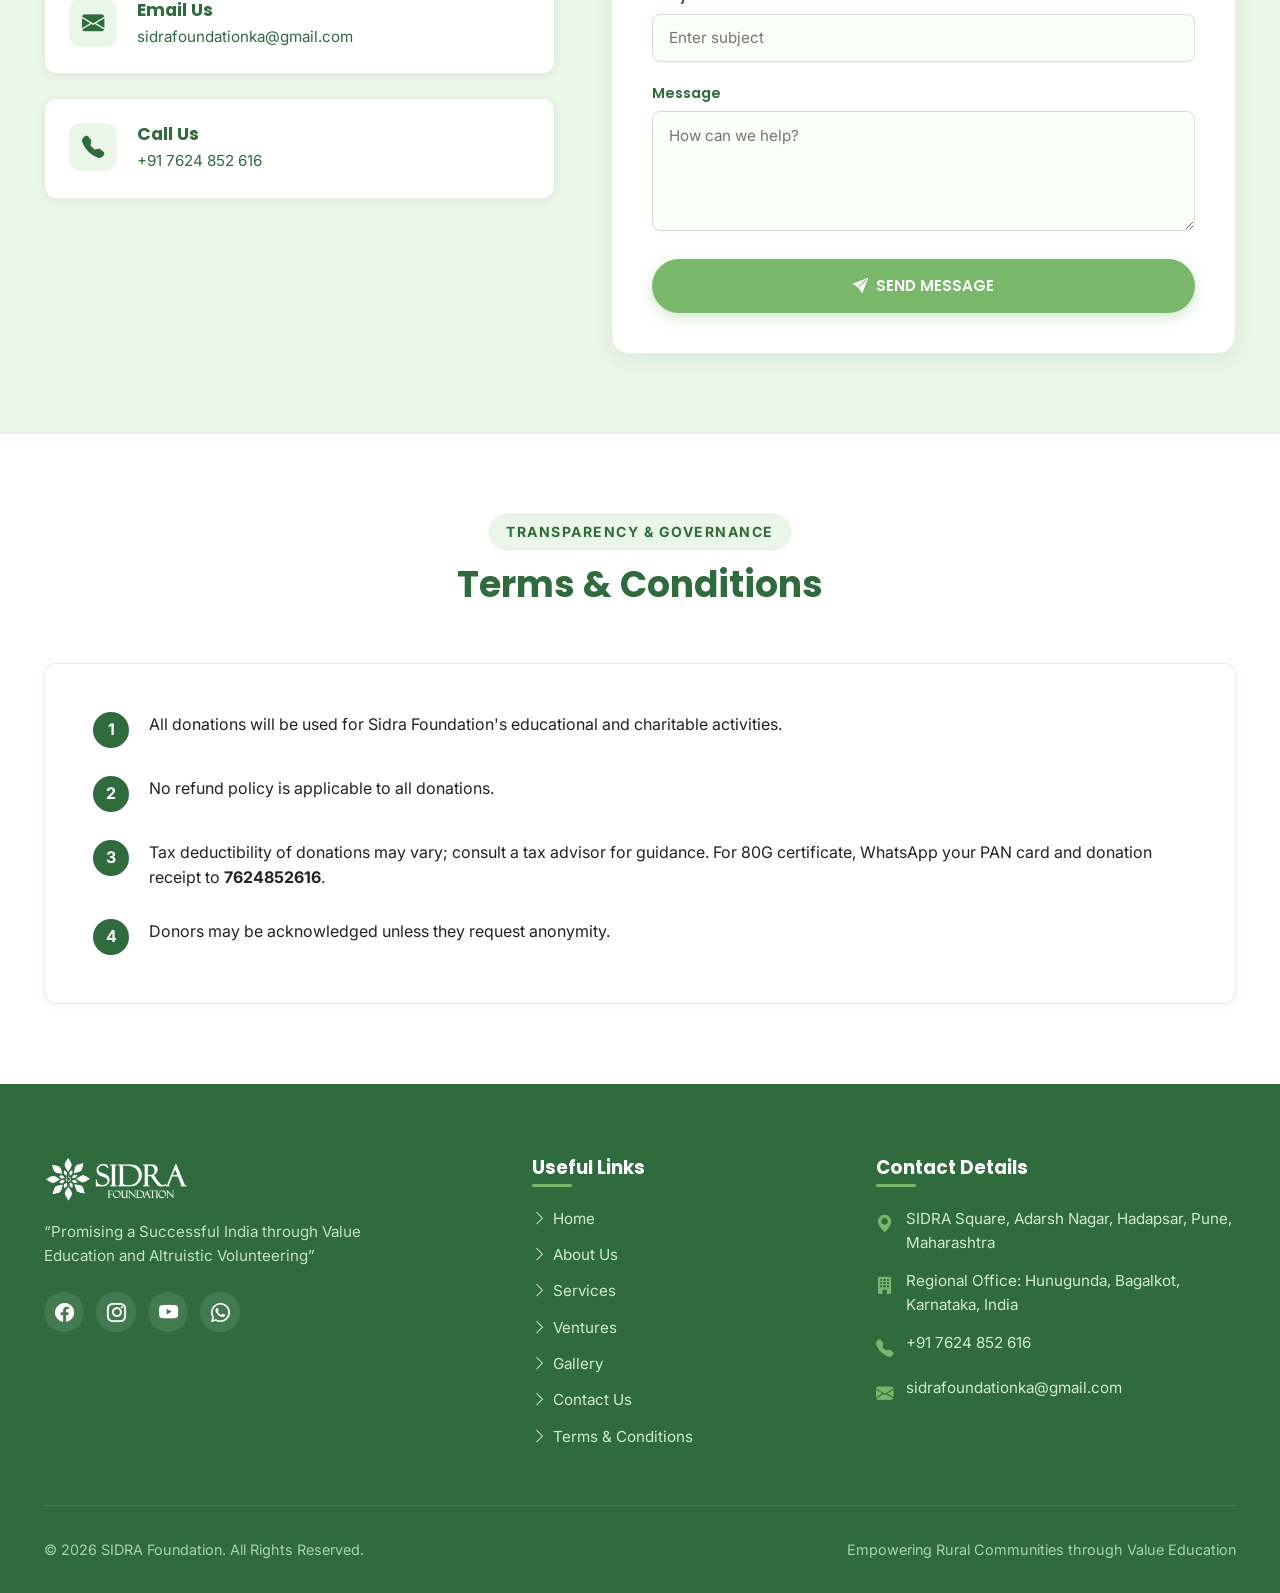
==== commit cd6880e4: "Exchange Khidma Award photo with official award photo and add smooth card animations" ====
--- a/index.html
+++ b/index.html
@@ -538,8 +538,8 @@
           </p>
           <a href="about.html" class="btn btn-outline">Read Full Story</a>
         </div>
-        <div>
-          <img src="images/khidma_award.jpg" alt="Khidma Award 2024 Presentation" class="award-img">
+        <div class="award-img-wrapper">
+          <img src="images/khidma_award.jpg" alt="Usthad Shihabuddin Nurani receiving Khidma Award 2024" class="award-img">
         </div>
       </div>
     </div>
--- a/css/style.css
+++ b/css/style.css
@@ -407,6 +407,22 @@
   align-items: center;
   gap: 1rem;
   border-left: 4px solid var(--primary-green);
+  animation: floatY 4s ease-in-out infinite;
+}
+
+@keyframes floatY {
+  0%, 100% { transform: translateY(0); }
+  50% { transform: translateY(-8px); }
+}
+
+@keyframes pulseGlow {
+  0%, 100% { box-shadow: 0 4px 14px rgba(121, 184, 107, 0.35); }
+  50% { box-shadow: 0 8px 25px rgba(121, 184, 107, 0.6); }
+}
+
+@keyframes badgePulse {
+  0%, 100% { transform: scale(1); }
+  50% { transform: scale(1.06); }
 }
 
 .hero-badge-icon {
@@ -1014,12 +1030,19 @@
 .award-box {
   background-color: var(--white);
   border-radius: var(--radius-lg);
-  border: 1px solid var(--border-light);
+  border: 1.5px solid rgba(121, 184, 107, 0.35);
   box-shadow: var(--shadow-md);
   overflow: hidden;
   display: grid;
   grid-template-columns: 1fr 1fr;
   align-items: center;
+  transition: var(--transition);
+}
+
+.award-box:hover {
+  transform: translateY(-6px);
+  box-shadow: 0 16px 36px rgba(47, 107, 60, 0.15);
+  border-color: var(--primary-green);
 }
 
 .award-content {
@@ -1037,19 +1060,31 @@
   padding: 0.4rem 1rem;
   border-radius: var(--radius-pill);
   margin-bottom: 1.25rem;
+  animation: badgePulse 2.5s infinite ease-in-out;
+  border: 1px solid #fde68a;
 }
 
 .award-title {
   font-size: 2.25rem;
   color: var(--dark-green);
   margin-bottom: 1rem;
+}
+
+.award-img-wrapper {
+  overflow: hidden;
+  height: 100%;
 }
 
 .award-img {
   width: 100%;
   height: 100%;
-  min-height: 380px;
+  min-height: 400px;
   object-fit: cover;
+  transition: transform 0.6s cubic-bezier(0.25, 1, 0.5, 1);
+}
+
+.award-box:hover .award-img {
+  transform: scale(1.05);
 }
 
 /* --- Donation Section --- */
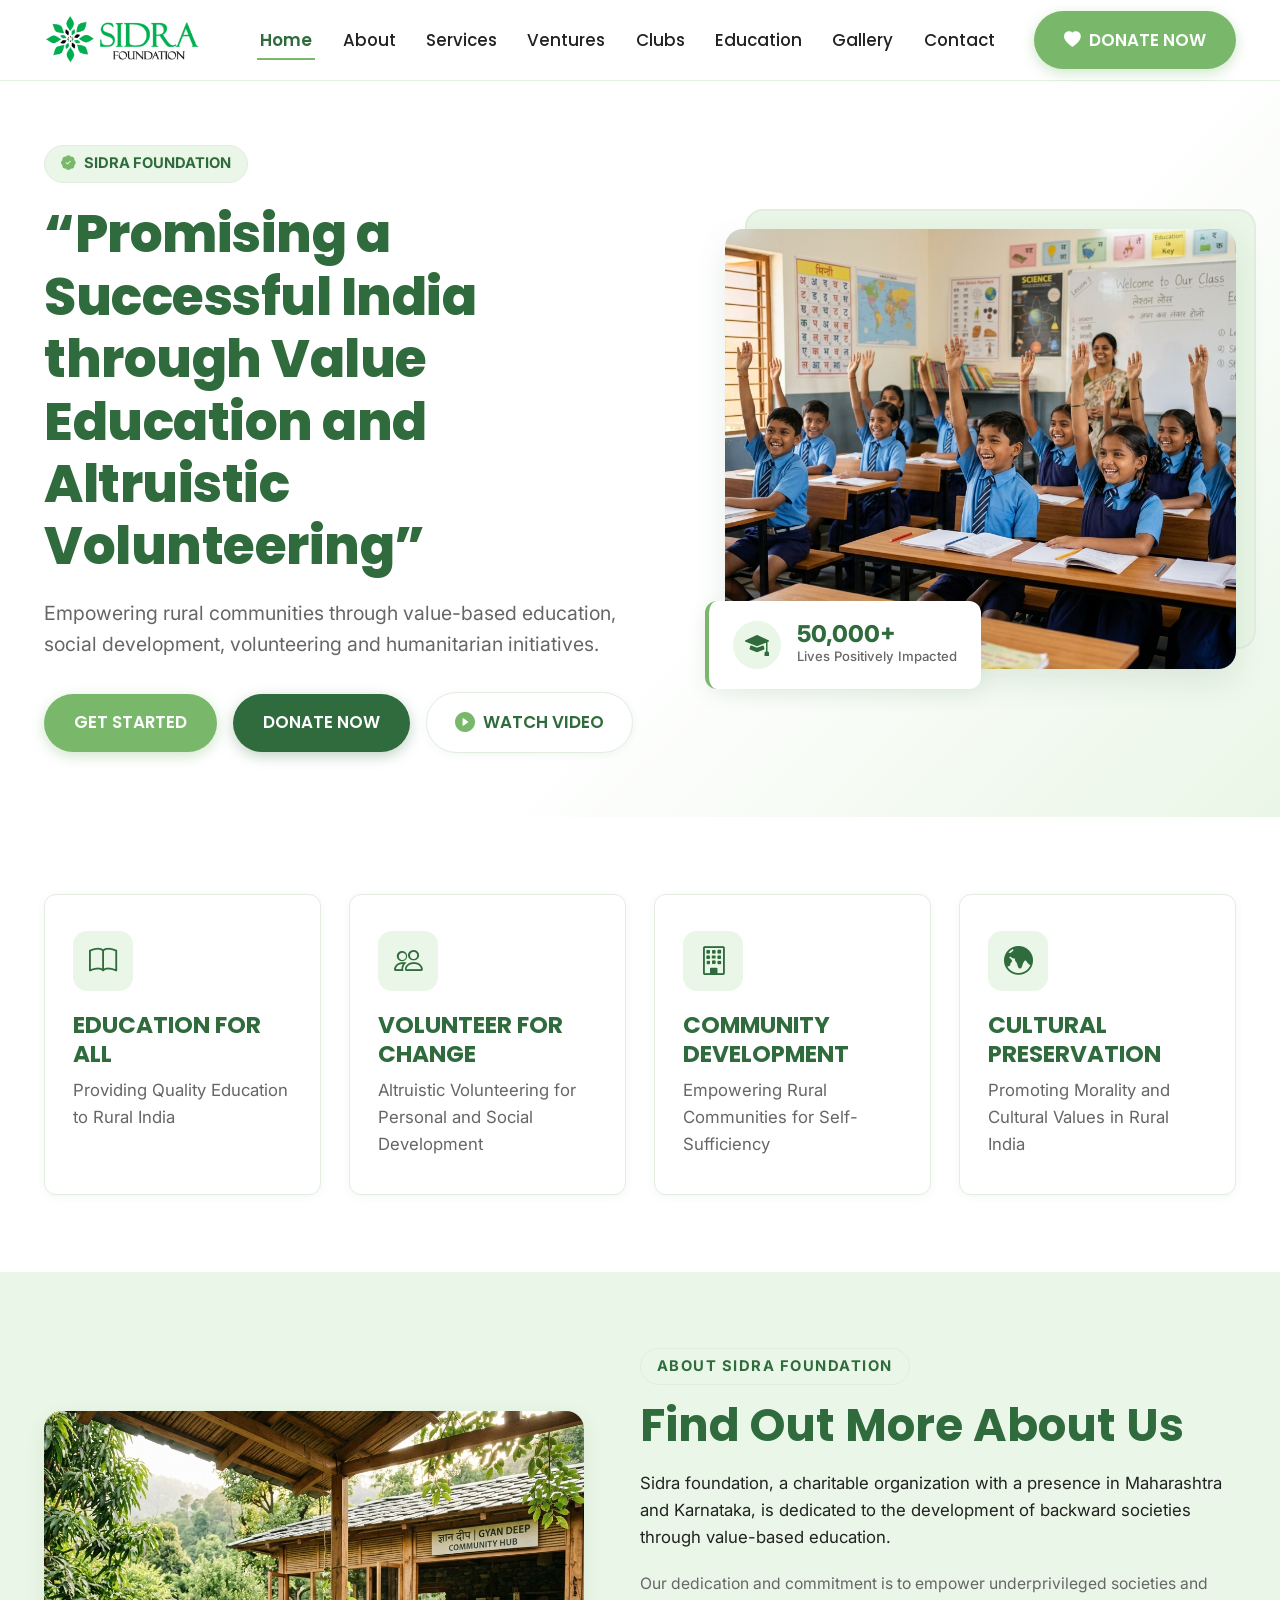
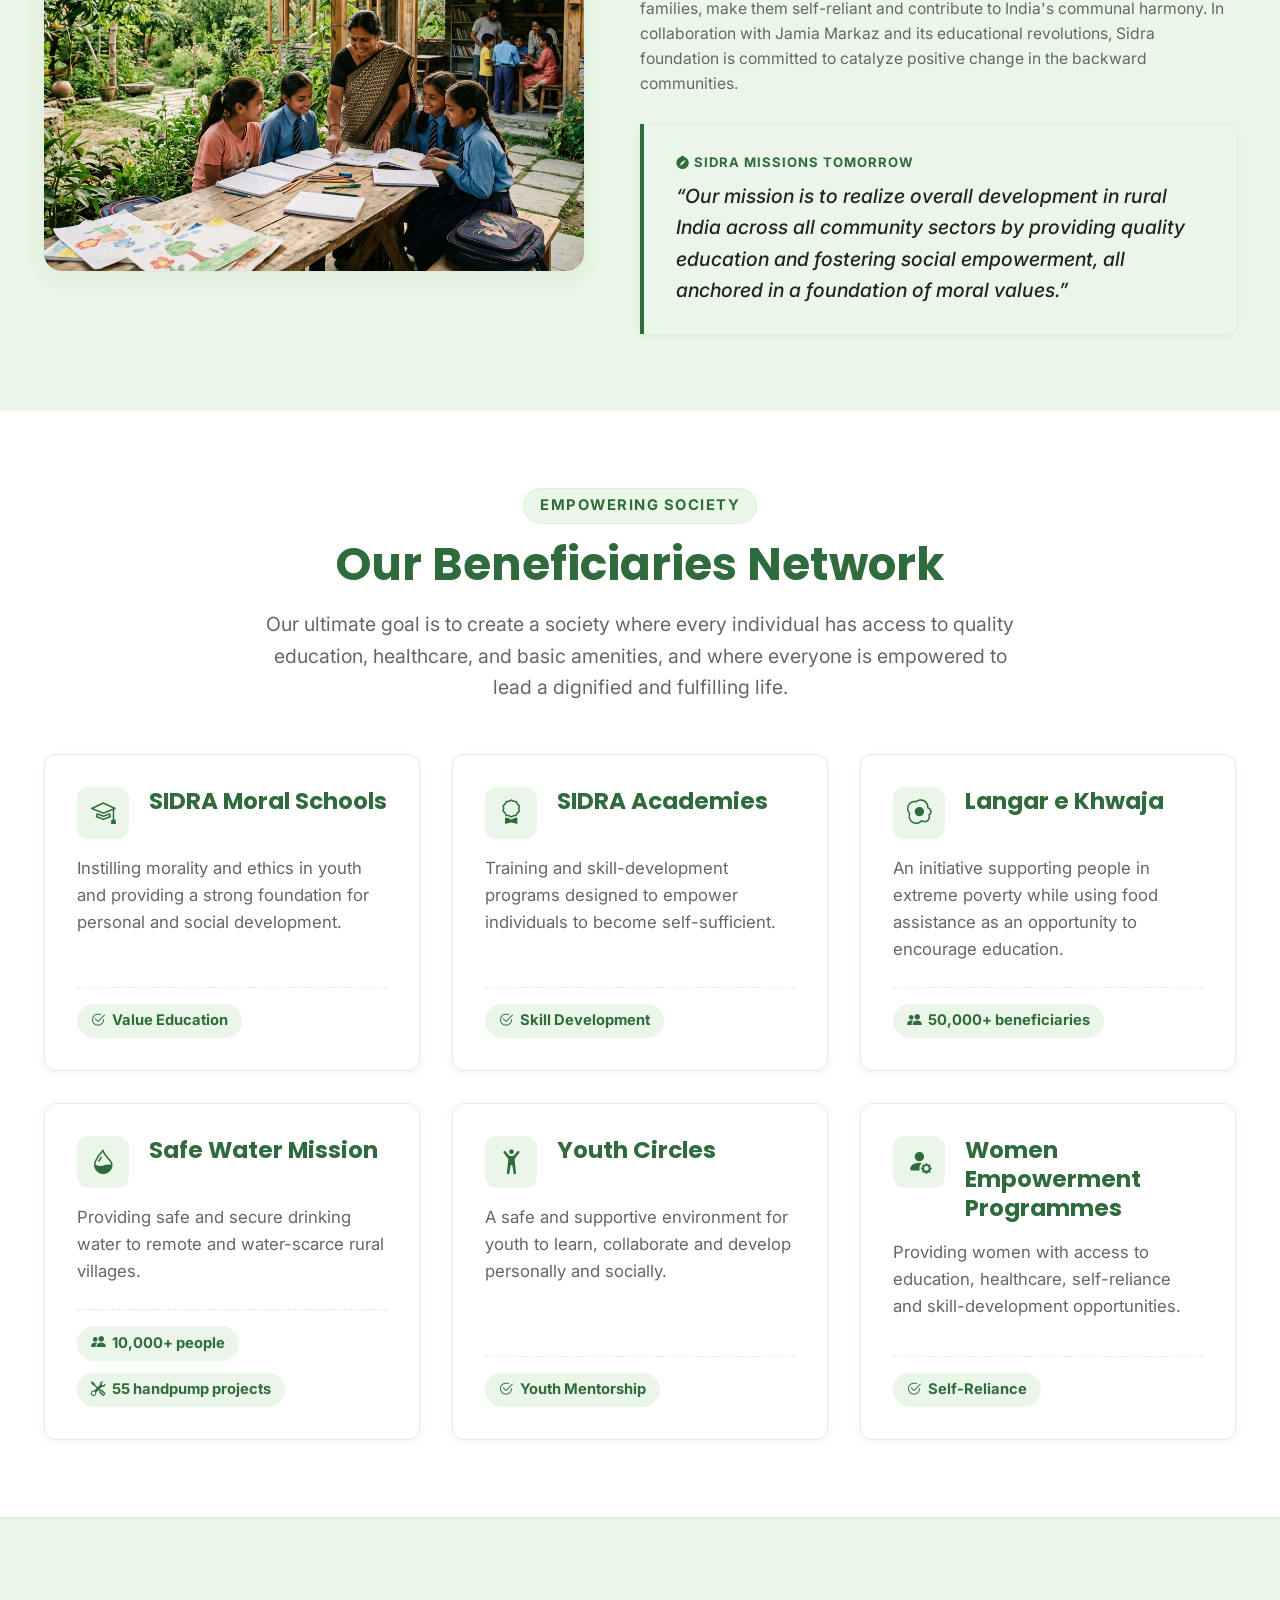
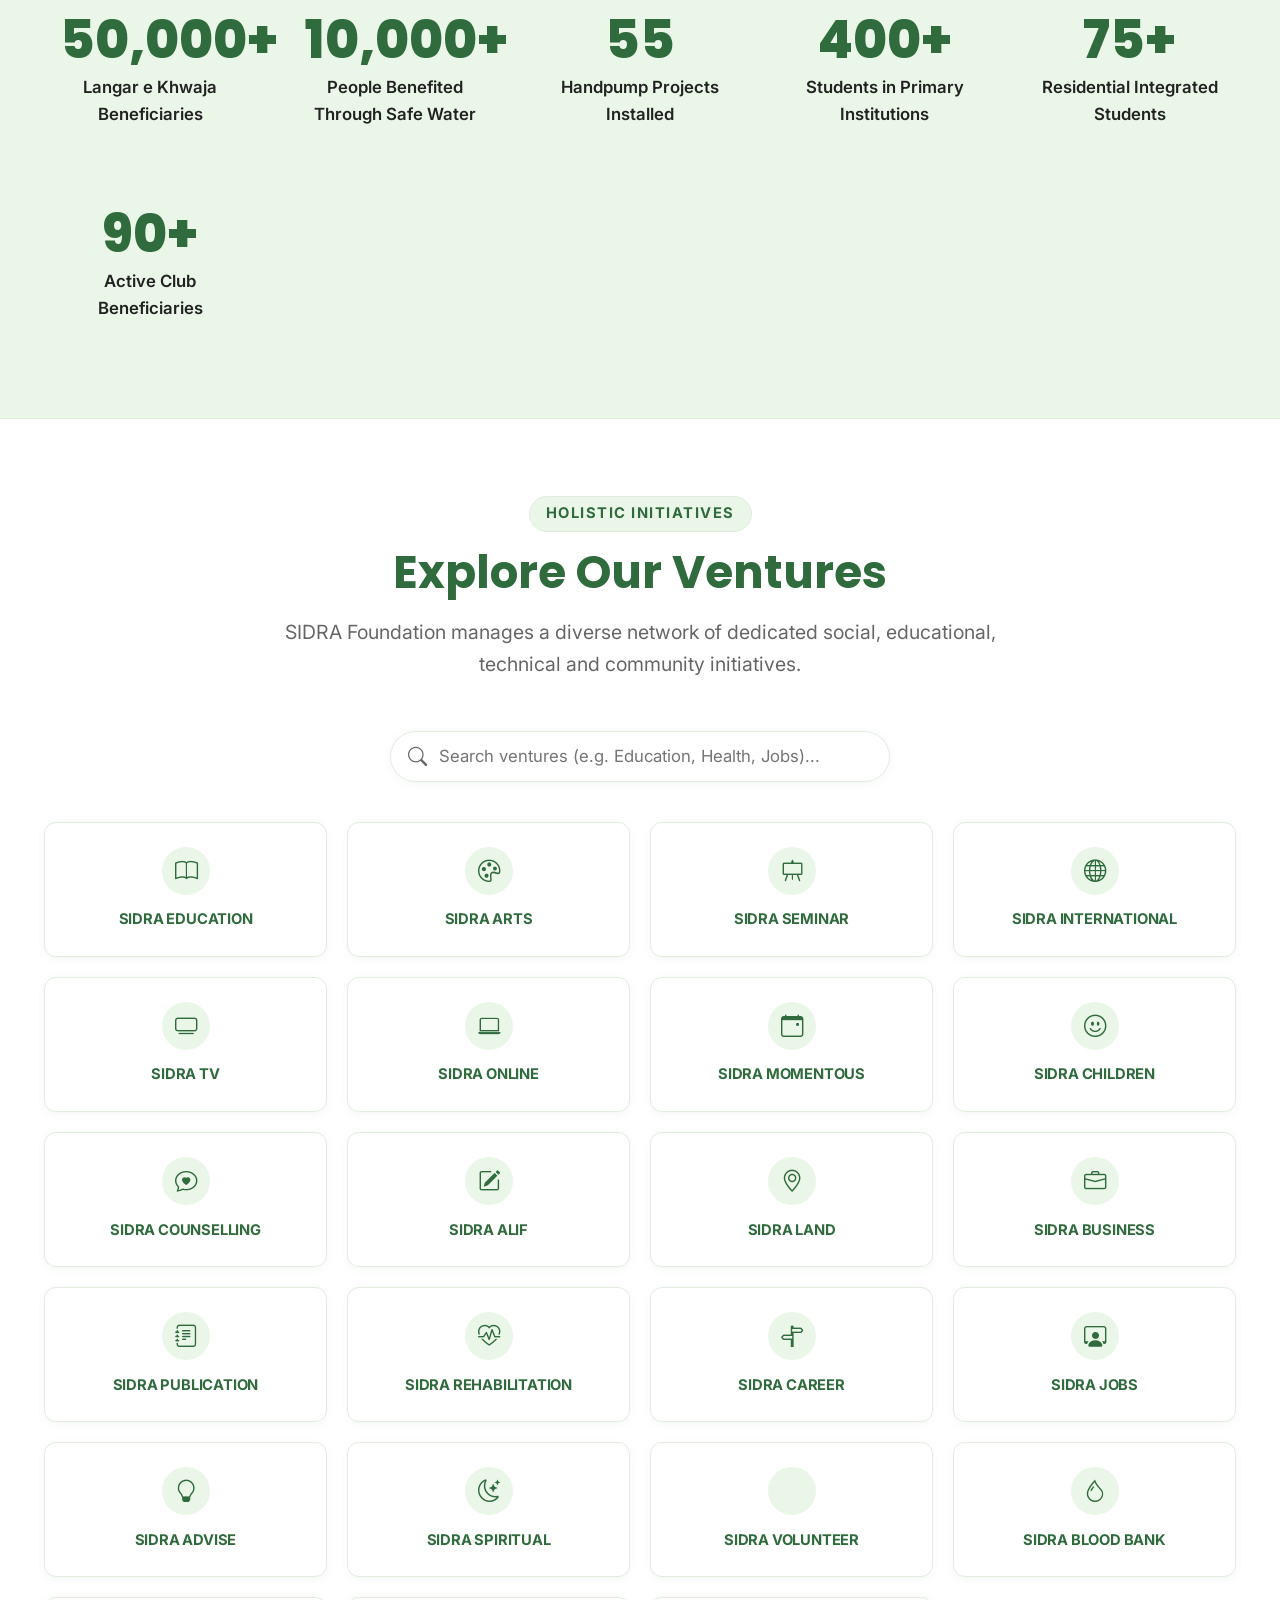
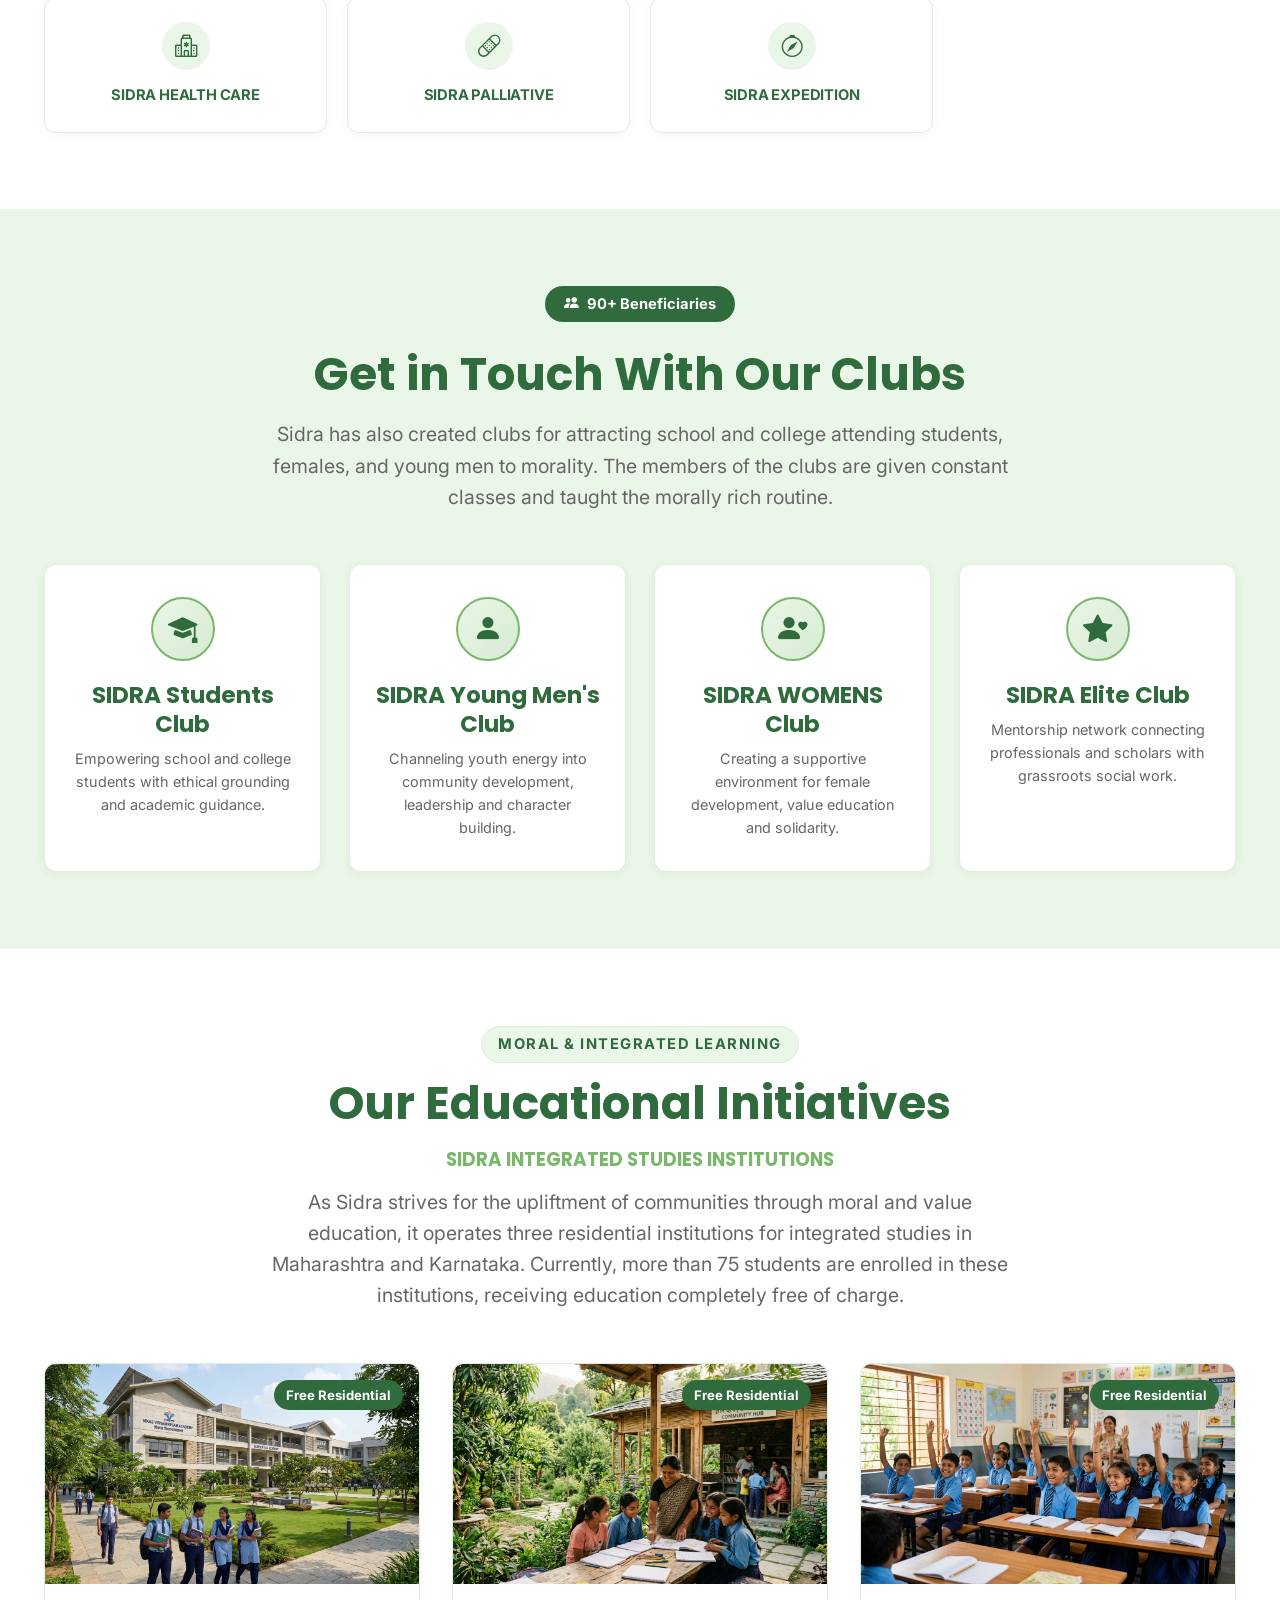
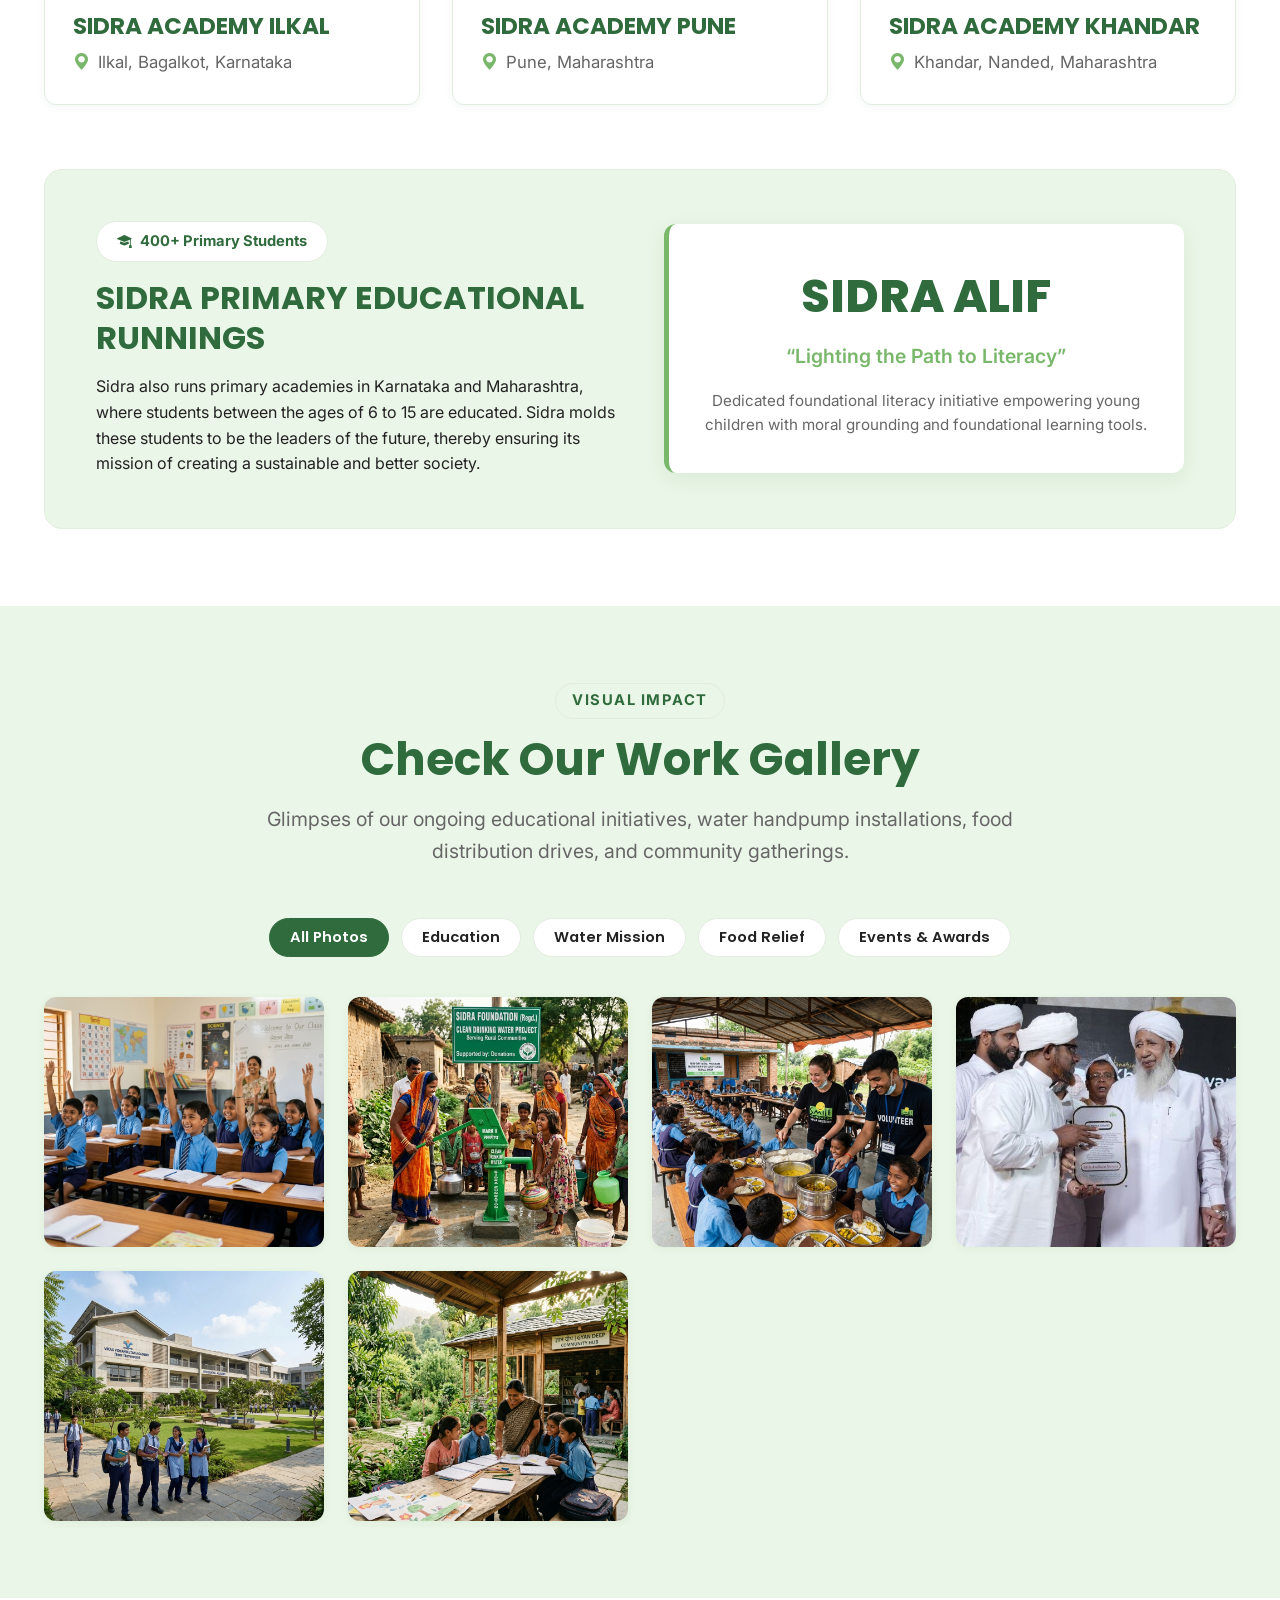
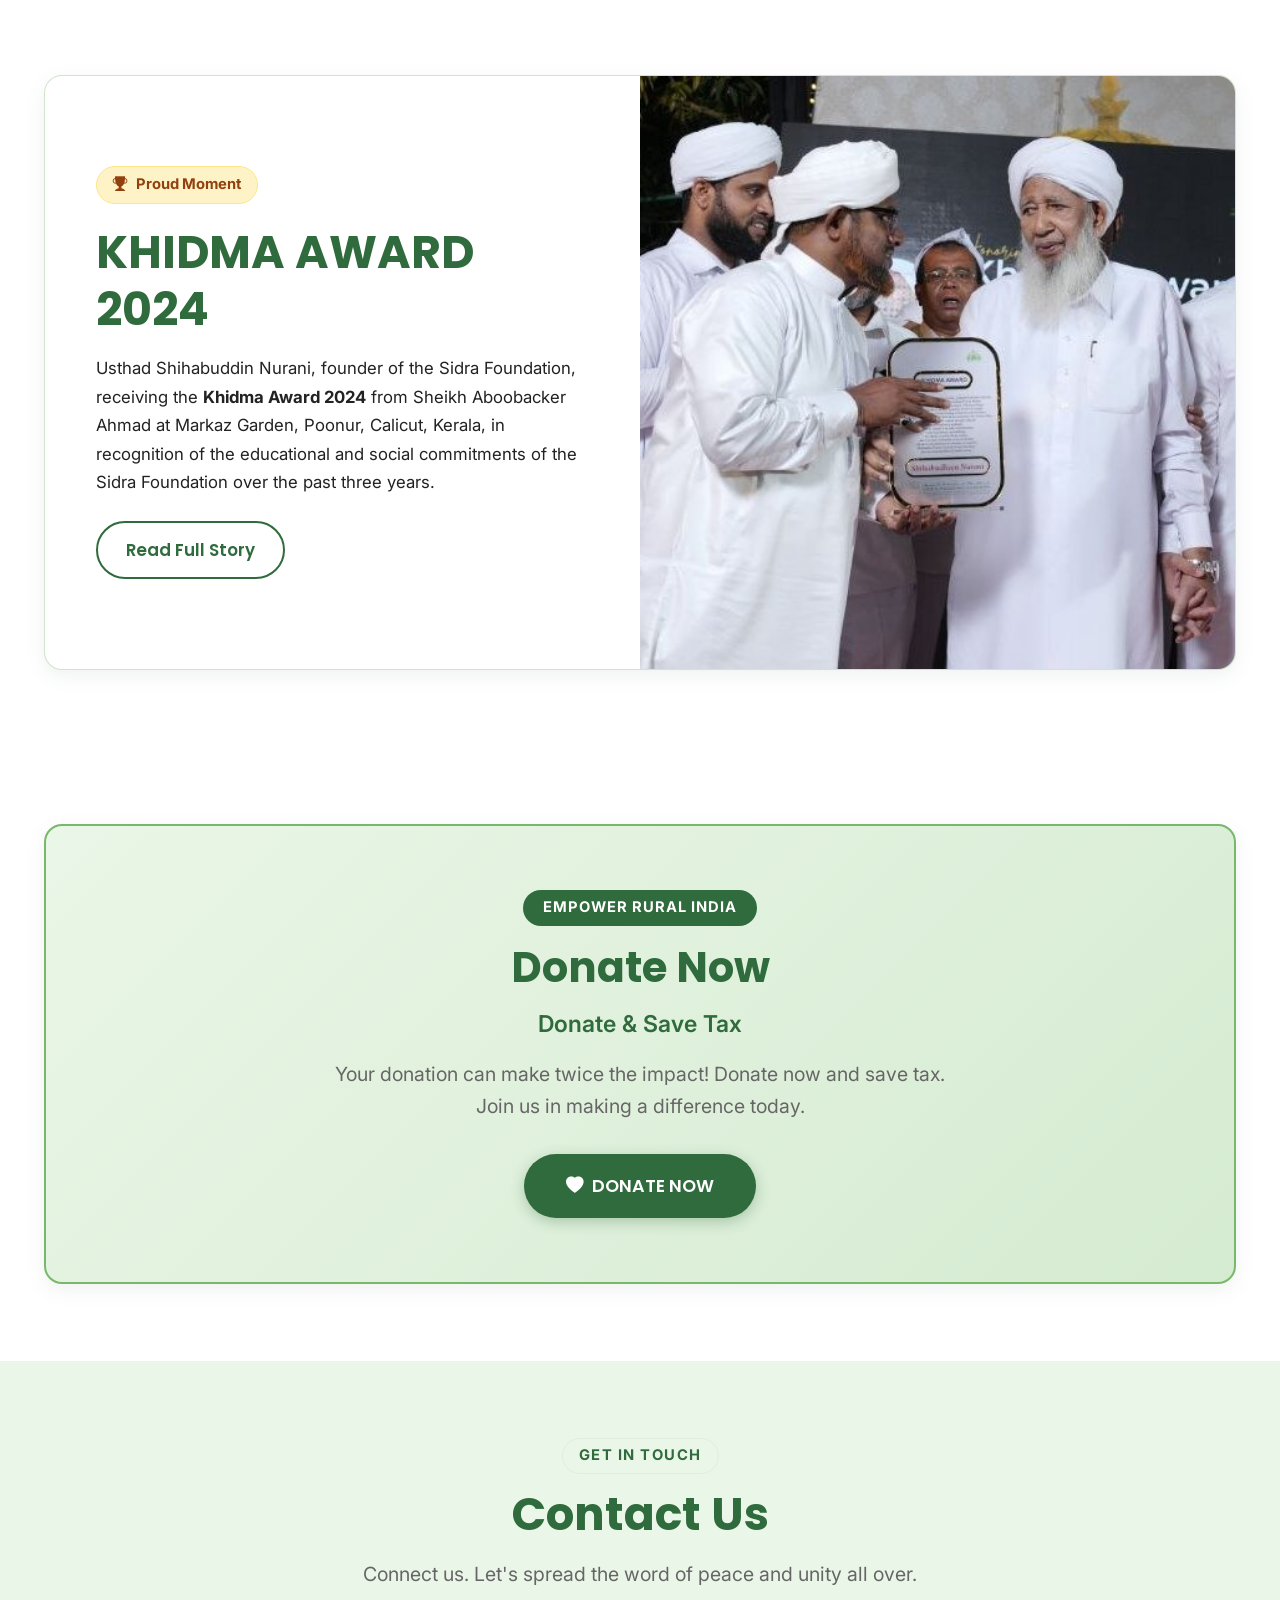
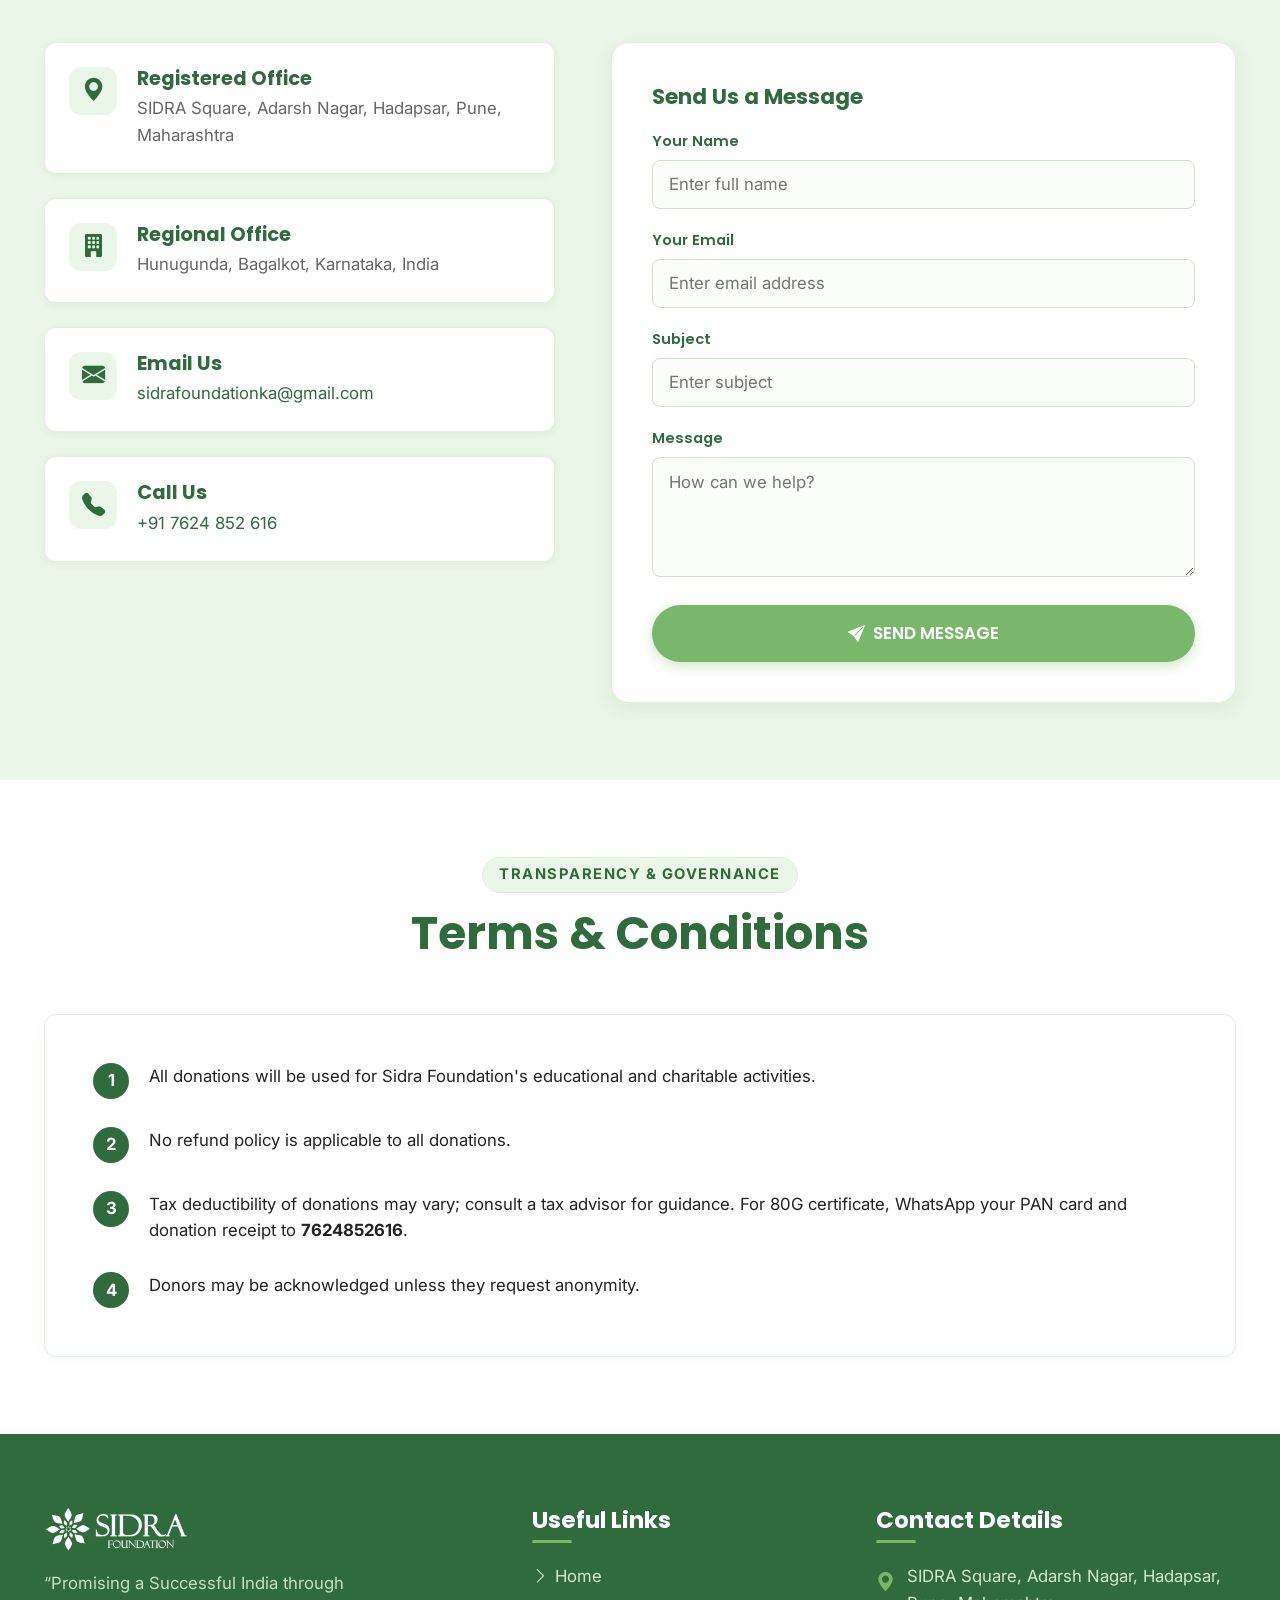
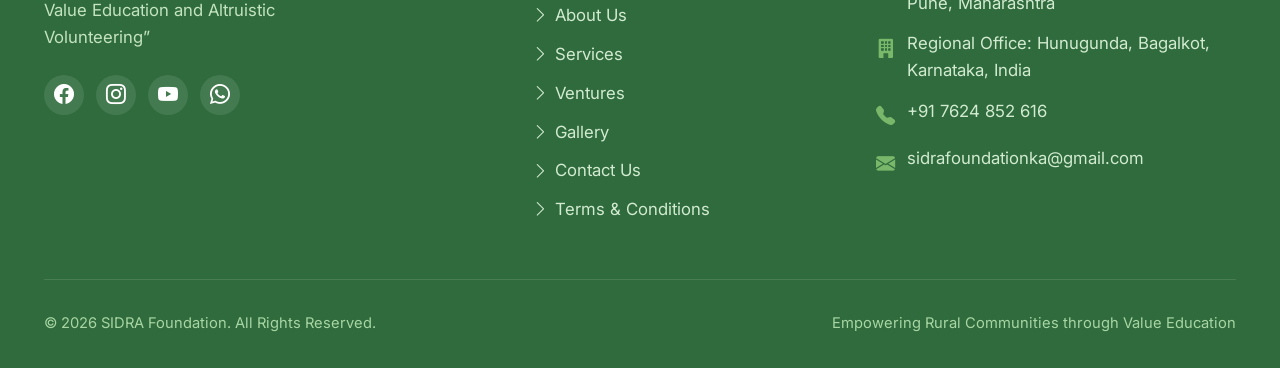
==== commit e4e14cc0: "feat: Add UPI QR Code donation modal, watch video modal update, and fluid clamp typography" ====
--- a/index.html
+++ b/index.html
@@ -66,7 +66,7 @@
           <div class="hero-actions">
             <a href="#about" class="btn btn-primary">GET STARTED</a>
             <a href="donate.html" class="btn btn-dark btn-donate-trigger">DONATE NOW</a>
-            <a href="https://www.youtube.com/watch?v=M1KJIWgNAE8" class="btn btn-video btn-watch-video">
+            <a href="https://youtu.be/3i3bupyjwuo?si=0YJNewhGJcSos6DC" class="btn btn-video btn-watch-video" target="_blank" data-video-id="3i3bupyjwuo">
               <i class="bi bi-play-circle-fill"></i> WATCH VIDEO
             </a>
           </div>
--- a/css/style.css
+++ b/css/style.css
@@ -27,6 +27,17 @@
   --transition: all 0.3s cubic-bezier(0.25, 0.8, 0.25, 1);
   --font-heading: 'Poppins', sans-serif;
   --font-body: 'Inter', sans-serif;
+
+  /* --- Fluid Clamp Typography System --- */
+  --fs-xs: clamp(0.72rem, 0.68rem + 0.2vw, 0.82rem);
+  --fs-sm: clamp(0.82rem, 0.78rem + 0.25vw, 0.92rem);
+  --fs-base: clamp(0.95rem, 0.9rem + 0.3vw, 1.05rem);
+  --fs-md: clamp(1.05rem, 0.98rem + 0.45vw, 1.22rem);
+  --fs-lg: clamp(1.2rem, 1.1rem + 0.6vw, 1.45rem);
+  --fs-xl: clamp(1.35rem, 1.2rem + 0.9vw, 1.75rem);
+  --fs-2xl: clamp(1.65rem, 1.4rem + 1.4vw, 2.25rem);
+  --fs-3xl: clamp(2rem, 1.6rem + 2vw, 2.85rem);
+  --fs-hero: clamp(1.85rem, 1.4rem + 2.5vw, 3.25rem);
 }
 
 /* --- Global Reset & Base Styles --- */
@@ -38,7 +49,7 @@
 
 html {
   scroll-behavior: smooth;
-  font-size: 16px;
+  font-size: clamp(14px, 0.85vw + 11px, 16px);
 }
 
 body {
@@ -46,6 +57,7 @@
   color: var(--text-dark);
   background-color: var(--white);
   line-height: 1.6;
+  font-size: var(--fs-base);
   -webkit-font-smoothing: antialiased;
   overflow-x: hidden;
 }
@@ -56,6 +68,13 @@
   line-height: 1.25;
   font-weight: 700;
 }
+
+h1 { font-size: var(--fs-hero); }
+h2 { font-size: var(--fs-3xl); }
+h3 { font-size: var(--fs-2xl); }
+h4 { font-size: var(--fs-xl); }
+h5 { font-size: var(--fs-lg); }
+h6 { font-size: var(--fs-md); }
 
 a {
   color: var(--dark-green);
@@ -86,7 +105,7 @@
 }
 
 .section {
-  padding: 5rem 0;
+  padding: clamp(3rem, 6vw, 5.5rem) 0;
 }
 
 .section-light {
@@ -106,12 +125,12 @@
 }
 
 .section-header {
-  margin-bottom: 3.5rem;
+  margin-bottom: clamp(2rem, 4vw, 3.5rem);
 }
 
 .section-subtitle {
   display: inline-block;
-  font-size: 0.875rem;
+  font-size: var(--fs-sm);
   font-weight: 700;
   text-transform: uppercase;
   letter-spacing: 1.5px;
@@ -124,13 +143,13 @@
 }
 
 .section-title {
-  font-size: 2.25rem;
+  font-size: var(--fs-3xl);
   margin-bottom: 1rem;
   color: var(--dark-green);
 }
 
 .section-desc {
-  font-size: 1.1rem;
+  font-size: var(--fs-md);
   color: var(--text-muted);
   max-width: 760px;
   margin: 0 auto;
@@ -144,7 +163,7 @@
   gap: 0.5rem;
   font-family: var(--font-heading);
   font-weight: 600;
-  font-size: 0.95rem;
+  font-size: var(--fs-base);
   padding: 0.85rem 1.75rem;
   border-radius: var(--radius-pill);
   cursor: pointer;
@@ -198,7 +217,7 @@
 }
 
 .btn-video i {
-  font-size: 1.2rem;
+  font-size: clamp(1.05rem, 0.95rem + 0.4vw, 1.25rem);
   color: var(--primary-green);
 }
 
@@ -264,7 +283,7 @@
 .nav-link {
   font-family: var(--font-heading);
   font-weight: 500;
-  font-size: 0.95rem;
+  font-size: var(--fs-base);
   color: var(--text-dark);
   padding: 0.5rem 0.2rem;
   position: relative;
@@ -301,7 +320,7 @@
   display: none;
   background: none;
   border: none;
-  font-size: 1.75rem;
+  font-size: var(--fs-2xl);
   color: var(--dark-green);
   cursor: pointer;
   padding: 0.5rem;
@@ -309,7 +328,7 @@
 
 /* --- Hero Section --- */
 .hero {
-  padding: 4rem 0 5rem 0;
+  padding: clamp(3rem, 5vw, 5rem) 0;
   background: linear-gradient(135deg, var(--white) 60%, var(--light-green) 100%);
   position: relative;
   overflow: hidden;
@@ -328,7 +347,7 @@
   gap: 0.5rem;
   background-color: var(--light-green);
   color: var(--dark-green);
-  font-size: 0.85rem;
+  font-size: var(--fs-sm);
   font-weight: 700;
   padding: 0.4rem 1rem;
   border-radius: var(--radius-pill);
@@ -341,7 +360,7 @@
 }
 
 .hero-title {
-  font-size: 2.85rem;
+  font-size: var(--fs-hero);
   font-weight: 800;
   color: var(--dark-green);
   line-height: 1.2;
@@ -350,7 +369,7 @@
 }
 
 .hero-desc {
-  font-size: 1.15rem;
+  font-size: var(--fs-md);
   color: var(--text-muted);
   margin-bottom: 2rem;
   max-width: 580px;
@@ -434,18 +453,18 @@
   display: flex;
   align-items: center;
   justify-content: center;
-  font-size: 1.4rem;
+  font-size: clamp(1.2rem, 1rem + 0.7vw, 1.5rem);
 }
 
 .hero-badge-number {
-  font-size: 1.35rem;
+  font-size: clamp(1.15rem, 1rem + 0.8vw, 1.45rem);
   font-weight: 800;
   color: var(--dark-green);
   line-height: 1;
 }
 
 .hero-badge-label {
-  font-size: 0.8rem;
+  font-size: var(--fs-xs);
   color: var(--text-muted);
   font-weight: 500;
 }
@@ -499,7 +518,7 @@
   display: flex;
   align-items: center;
   justify-content: center;
-  font-size: 1.65rem;
+  font-size: clamp(1.4rem, 1.2rem + 0.8vw, 1.8rem);
   margin-bottom: 1.25rem;
   transition: var(--transition);
 }
@@ -510,13 +529,13 @@
 }
 
 .impact-title {
-  font-size: 1.15rem;
+  font-size: var(--fs-lg);
   margin-bottom: 0.5rem;
   color: var(--dark-green);
 }
 
 .impact-desc {
-  font-size: 0.95rem;
+  font-size: var(--fs-base);
   color: var(--text-muted);
 }
 
@@ -550,7 +569,7 @@
 }
 
 .mission-tag {
-  font-size: 0.8rem;
+  font-size: var(--fs-xs);
   font-weight: 700;
   text-transform: uppercase;
   letter-spacing: 1px;
@@ -560,7 +579,7 @@
 }
 
 .mission-text {
-  font-size: 1.05rem;
+  font-size: var(--fs-md);
   color: var(--text-dark);
   font-style: italic;
   font-weight: 500;
@@ -608,17 +627,17 @@
   display: flex;
   align-items: center;
   justify-content: center;
-  font-size: 1.5rem;
+  font-size: clamp(1.25rem, 1.1rem + 0.6vw, 1.55rem);
   flex-shrink: 0;
 }
 
 .beneficiary-title {
-  font-size: 1.25rem;
+  font-size: var(--fs-lg);
   color: var(--dark-green);
 }
 
 .beneficiary-desc {
-  font-size: 0.95rem;
+  font-size: var(--fs-base);
   color: var(--text-muted);
   margin-bottom: 1.5rem;
 }
@@ -635,7 +654,7 @@
   background-color: var(--light-green);
   color: var(--dark-green);
   font-weight: 700;
-  font-size: 0.85rem;
+  font-size: var(--fs-sm);
   padding: 0.35rem 0.85rem;
   border-radius: var(--radius-pill);
   display: inline-flex;
@@ -664,7 +683,7 @@
 
 .stat-number {
   font-family: var(--font-heading);
-  font-size: 3rem;
+  font-size: clamp(2.2rem, 1.6rem + 2.5vw, 3.25rem);
   font-weight: 800;
   color: var(--dark-green);
   line-height: 1;
@@ -672,7 +691,7 @@
 }
 
 .stat-label {
-  font-size: 0.95rem;
+  font-size: var(--fs-base);
   color: var(--text-dark);
   font-weight: 600;
 }
@@ -690,7 +709,7 @@
   border-radius: var(--radius-pill);
   border: 1px solid var(--border-light);
   font-family: var(--font-body);
-  font-size: 0.95rem;
+  font-size: var(--fs-base);
   outline: none;
   transition: var(--transition);
   box-shadow: var(--shadow-sm);
@@ -707,7 +726,7 @@
   top: 50%;
   transform: translateY(-50%);
   color: var(--text-muted);
-  font-size: 1.1rem;
+  font-size: clamp(1rem, 0.9rem + 0.4vw, 1.2rem);
 }
 
 .ventures-grid {
@@ -746,7 +765,7 @@
   display: flex;
   align-items: center;
   justify-content: center;
-  font-size: 1.35rem;
+  font-size: clamp(1.15rem, 1rem + 0.6vw, 1.4rem);
   margin-bottom: 0.85rem;
   transition: var(--transition);
 }
@@ -757,7 +776,7 @@
 }
 
 .venture-name {
-  font-size: 0.95rem;
+  font-size: var(--fs-sm);
   font-weight: 700;
   color: var(--dark-green);
   letter-spacing: -0.2px;
@@ -773,7 +792,7 @@
   padding: 0.4rem 1.2rem;
   border-radius: var(--radius-pill);
   font-weight: 700;
-  font-size: 0.9rem;
+  font-size: var(--fs-sm);
   margin-bottom: 1.5rem;
 }
 
@@ -808,13 +827,13 @@
   display: flex;
   align-items: center;
   justify-content: center;
-  font-size: 1.75rem;
+  font-size: clamp(1.4rem, 1.2rem + 0.8vw, 1.85rem);
   margin: 0 auto 1.25rem auto;
   border: 2px solid var(--primary-green);
 }
 
 .club-title {
-  font-size: 1.2rem;
+  font-size: var(--fs-lg);
   color: var(--dark-green);
   margin-bottom: 0.5rem;
 }
@@ -864,7 +883,7 @@
   right: 1rem;
   background-color: var(--dark-green);
   color: var(--white);
-  font-size: 0.75rem;
+  font-size: var(--fs-xs);
   font-weight: 700;
   padding: 0.3rem 0.75rem;
   border-radius: var(--radius-pill);
@@ -875,7 +894,7 @@
 }
 
 .institution-name {
-  font-size: 1.25rem;
+  font-size: var(--fs-lg);
   color: var(--dark-green);
   margin-bottom: 0.5rem;
 }
@@ -885,7 +904,7 @@
   align-items: center;
   gap: 0.5rem;
   color: var(--text-muted);
-  font-size: 0.95rem;
+  font-size: var(--fs-base);
 }
 
 .institution-location i {
@@ -896,7 +915,7 @@
 .primary-edu-box {
   background-color: var(--light-green);
   border-radius: var(--radius-lg);
-  padding: 3.5rem;
+  padding: clamp(2rem, 4vw, 3.5rem);
   border: 1px solid var(--border-light);
   display: grid;
   grid-template-columns: 1fr 1fr;
@@ -912,7 +931,7 @@
   padding: 0.5rem 1.25rem;
   border-radius: var(--radius-pill);
   font-weight: 700;
-  font-size: 0.9rem;
+  font-size: var(--fs-sm);
   color: var(--dark-green);
   border: 1px solid var(--border-light);
   margin-bottom: 1rem;
@@ -929,14 +948,14 @@
 
 .alif-logo {
   font-family: var(--font-heading);
-  font-size: 2rem;
+  font-size: var(--fs-3xl);
   font-weight: 800;
   color: var(--dark-green);
   margin-bottom: 0.5rem;
 }
 
 .alif-tagline {
-  font-size: 1.1rem;
+  font-size: var(--fs-md);
   color: var(--primary-green);
   font-weight: 600;
   margin-bottom: 1rem;
@@ -957,7 +976,7 @@
   color: var(--text-dark);
   font-family: var(--font-heading);
   font-weight: 600;
-  font-size: 0.9rem;
+  font-size: var(--fs-sm);
   padding: 0.5rem 1.25rem;
   border-radius: var(--radius-pill);
   cursor: pointer;
@@ -1017,12 +1036,12 @@
 }
 
 .gallery-icon {
-  font-size: 2rem;
+  font-size: clamp(1.5rem, 1.2rem + 1vw, 2rem);
   margin-bottom: 0.5rem;
 }
 
 .gallery-caption {
-  font-size: 1rem;
+  font-size: var(--fs-base);
   font-weight: 600;
 }
 
@@ -1046,7 +1065,7 @@
 }
 
 .award-content {
-  padding: 3.5rem;
+  padding: clamp(2rem, 4vw, 3.5rem);
 }
 
 .award-badge {
@@ -1055,7 +1074,7 @@
   gap: 0.5rem;
   background-color: #fef3c7;
   color: #92400e;
-  font-size: 0.85rem;
+  font-size: var(--fs-sm);
   font-weight: 700;
   padding: 0.4rem 1rem;
   border-radius: var(--radius-pill);
@@ -1065,7 +1084,7 @@
 }
 
 .award-title {
-  font-size: 2.25rem;
+  font-size: var(--fs-3xl);
   color: var(--dark-green);
   margin-bottom: 1rem;
 }
@@ -1091,7 +1110,7 @@
 .donate-cta-card {
   background: linear-gradient(135deg, var(--light-green) 0%, #d5ebd1 100%);
   border-radius: var(--radius-lg);
-  padding: 4rem 2rem;
+  padding: clamp(2.5rem, 5vw, 4rem) 2rem;
   text-align: center;
   border: 2px solid var(--primary-green);
   box-shadow: var(--shadow-md);
@@ -1103,7 +1122,7 @@
   background-color: var(--dark-green);
   color: var(--white);
   display: inline-block;
-  font-size: 0.85rem;
+  font-size: var(--fs-sm);
   font-weight: 700;
   padding: 0.4rem 1.25rem;
   border-radius: var(--radius-pill);
@@ -1113,20 +1132,20 @@
 }
 
 .donate-title {
-  font-size: 2.5rem;
+  font-size: clamp(1.75rem, 1.4rem + 1.8vw, 2.6rem);
   color: var(--dark-green);
   margin-bottom: 0.75rem;
 }
 
 .donate-subtitle {
-  font-size: 1.25rem;
+  font-size: var(--fs-lg);
   color: var(--dark-green);
   font-weight: 600;
   margin-bottom: 1rem;
 }
 
 .donate-desc {
-  font-size: 1.1rem;
+  font-size: var(--fs-md);
   color: var(--text-muted);
   max-width: 650px;
   margin: 0 auto 2rem auto;
@@ -1171,18 +1190,18 @@
   display: flex;
   align-items: center;
   justify-content: center;
-  font-size: 1.4rem;
+  font-size: clamp(1.2rem, 1rem + 0.6vw, 1.45rem);
   flex-shrink: 0;
 }
 
 .contact-card-title {
-  font-size: 1.1rem;
+  font-size: var(--fs-md);
   color: var(--dark-green);
   margin-bottom: 0.25rem;
 }
 
 .contact-card-text {
-  font-size: 0.95rem;
+  font-size: var(--fs-base);
   color: var(--text-muted);
 }
 
@@ -1201,7 +1220,7 @@
 .form-label {
   display: block;
   font-family: var(--font-heading);
-  font-size: 0.9rem;
+  font-size: var(--fs-sm);
   font-weight: 600;
   color: var(--dark-green);
   margin-bottom: 0.4rem;
@@ -1213,7 +1232,7 @@
   border-radius: var(--radius-sm);
   border: 1px solid #d1e0ce;
   font-family: var(--font-body);
-  font-size: 0.95rem;
+  font-size: var(--fs-base);
   outline: none;
   transition: var(--transition);
   background-color: #fafdf9;
@@ -1234,7 +1253,7 @@
 .terms-content {
   background-color: var(--white);
   border-radius: var(--radius-md);
-  padding: 3rem;
+  padding: clamp(1.75rem, 4vw, 3rem);
   border: 1px solid var(--border-light);
   box-shadow: var(--shadow-sm);
 }
@@ -1265,7 +1284,7 @@
 }
 
 .terms-text {
-  font-size: 1rem;
+  font-size: var(--fs-base);
   color: var(--text-dark);
   line-height: 1.6;
 }
@@ -1294,14 +1313,14 @@
 
 .footer-desc {
   margin-top: 1rem;
-  font-size: 0.95rem;
+  font-size: var(--fs-base);
   color: #c4e3c0;
   max-width: 320px;
 }
 
 .footer-heading {
   color: var(--white);
-  font-size: 1.15rem;
+  font-size: var(--fs-lg);
   margin-bottom: 1.25rem;
   position: relative;
   padding-bottom: 0.5rem;
@@ -1326,7 +1345,7 @@
 
 .footer-link {
   color: #d2ebd0;
-  font-size: 0.95rem;
+  font-size: var(--fs-base);
   transition: var(--transition);
   display: inline-flex;
   align-items: center;
@@ -1343,13 +1362,13 @@
   align-items: flex-start;
   gap: 0.75rem;
   margin-bottom: 0.85rem;
-  font-size: 0.95rem;
+  font-size: var(--fs-base);
   color: #d2ebd0;
 }
 
 .footer-contact-item i {
   color: var(--primary-green);
-  font-size: 1.1rem;
+  font-size: clamp(1rem, 0.9rem + 0.4vw, 1.2rem);
   margin-top: 0.2rem;
 }
 
@@ -1368,7 +1387,7 @@
   display: flex;
   align-items: center;
   justify-content: center;
-  font-size: 1.2rem;
+  font-size: clamp(1.05rem, 0.95rem + 0.4vw, 1.25rem);
   transition: var(--transition);
 }
 
@@ -1384,7 +1403,7 @@
   display: flex;
   justify-content: space-between;
   align-items: center;
-  font-size: 0.9rem;
+  font-size: var(--fs-sm);
   color: #a8d5a4;
   flex-wrap: wrap;
   gap: 1rem;
@@ -1415,7 +1434,7 @@
   border-radius: var(--radius-lg);
   max-width: 600px;
   width: 100%;
-  padding: 2.5rem;
+  padding: clamp(1.5rem, 3.5vw, 2.5rem);
   position: relative;
   box-shadow: var(--shadow-lg);
   transform: translateY(20px);
@@ -1432,13 +1451,148 @@
   right: 1.25rem;
   background: none;
   border: none;
-  font-size: 1.5rem;
+  font-size: clamp(1.35rem, 1.2rem + 0.8vw, 1.75rem);
   cursor: pointer;
   color: var(--text-muted);
 }
 
 .modal-close:hover {
   color: var(--dark-green);
+}
+
+/* QR Code & Payment Modal Styling */
+.modal-card {
+  max-height: 92vh;
+  overflow-y: auto;
+}
+
+.qr-modal-container {
+  text-align: center;
+}
+
+.qr-image-card {
+  background: #ffffff;
+  padding: 1.25rem;
+  border-radius: var(--radius-md);
+  border: 2px dashed var(--gold);
+  display: inline-block;
+  margin: 1rem 0;
+  box-shadow: 0 10px 30px rgba(0, 0, 0, 0.08);
+  position: relative;
+  transition: transform 0.3s ease;
+}
+
+.qr-image-card:hover {
+  transform: scale(1.02);
+}
+
+.qr-image-card img {
+  width: clamp(180px, 30vw, 220px);
+  height: clamp(180px, 30vw, 220px);
+  object-fit: contain;
+  border-radius: var(--radius-sm);
+  display: block;
+  margin: 0 auto;
+}
+
+.qr-badge {
+  display: inline-flex;
+  align-items: center;
+  gap: 0.35rem;
+  background: #e8f5e9;
+  color: var(--dark-green);
+  font-size: var(--fs-xs);
+  font-weight: 700;
+  padding: 0.25rem 0.75rem;
+  border-radius: var(--radius-pill);
+  margin-top: 0.5rem;
+}
+
+.upi-id-box {
+  background: var(--light-green);
+  border: 1px solid var(--border-light);
+  border-radius: var(--radius-sm);
+  padding: 0.75rem 1rem;
+  display: flex;
+  align-items: center;
+  justify-content: space-between;
+  gap: 0.5rem;
+  margin: 1rem 0 1.25rem 0;
+}
+
+.upi-id-code {
+  font-family: 'Courier New', Courier, monospace;
+  font-weight: 700;
+  color: var(--dark-green);
+  font-size: var(--fs-base);
+  word-break: break-all;
+}
+
+.btn-copy-upi {
+  background: var(--dark-green);
+  color: #fff;
+  border: none;
+  padding: 0.45rem 0.9rem;
+  border-radius: var(--radius-pill);
+  font-size: var(--fs-xs);
+  font-weight: 600;
+  cursor: pointer;
+  white-space: nowrap;
+  transition: var(--transition);
+  display: inline-flex;
+  align-items: center;
+  gap: 0.35rem;
+}
+
+.btn-copy-upi:hover {
+  background: var(--primary-green);
+}
+
+.upi-action-btns {
+  display: flex;
+  flex-direction: column;
+  gap: 0.75rem;
+  margin-bottom: 1.25rem;
+}
+
+.btn-upi-app {
+  background: var(--dark-green);
+  color: #ffffff;
+  font-weight: 700;
+  padding: 0.85rem 1.5rem;
+  border-radius: var(--radius-md);
+  display: inline-flex;
+  align-items: center;
+  justify-content: center;
+  gap: 0.5rem;
+  text-decoration: none;
+  font-size: var(--fs-base);
+  transition: var(--transition);
+}
+
+.btn-upi-app:hover {
+  background: var(--primary-green);
+  color: #ffffff;
+}
+
+.btn-whatsapp-tax {
+  background: #25D366;
+  color: #ffffff;
+  font-weight: 600;
+  padding: 0.75rem 1.25rem;
+  border-radius: var(--radius-md);
+  display: inline-flex;
+  align-items: center;
+  justify-content: center;
+  gap: 0.5rem;
+  text-decoration: none;
+  font-size: var(--fs-sm);
+  transition: var(--transition);
+}
+
+.btn-whatsapp-tax:hover {
+  background: #1da851;
+  color: #ffffff;
 }
 
 /* Toast Notifications */
@@ -1456,6 +1610,7 @@
   align-items: center;
   gap: 0.75rem;
   font-weight: 600;
+  font-size: var(--fs-base);
   transform: translateY(100px);
   opacity: 0;
   transition: var(--transition);
@@ -1510,10 +1665,6 @@
     width: 100%;
   }
 
-  .hero-title {
-    font-size: 2.1rem;
-  }
-
   .award-content {
     padding: 2rem;
   }
@@ -1529,14 +1680,6 @@
 }
 
 @media (max-width: 480px) {
-  .hero-title {
-    font-size: 1.75rem;
-  }
-
-  .section-title {
-    font-size: 1.75rem;
-  }
-
   .stats-grid {
     grid-template-columns: 1fr;
   }
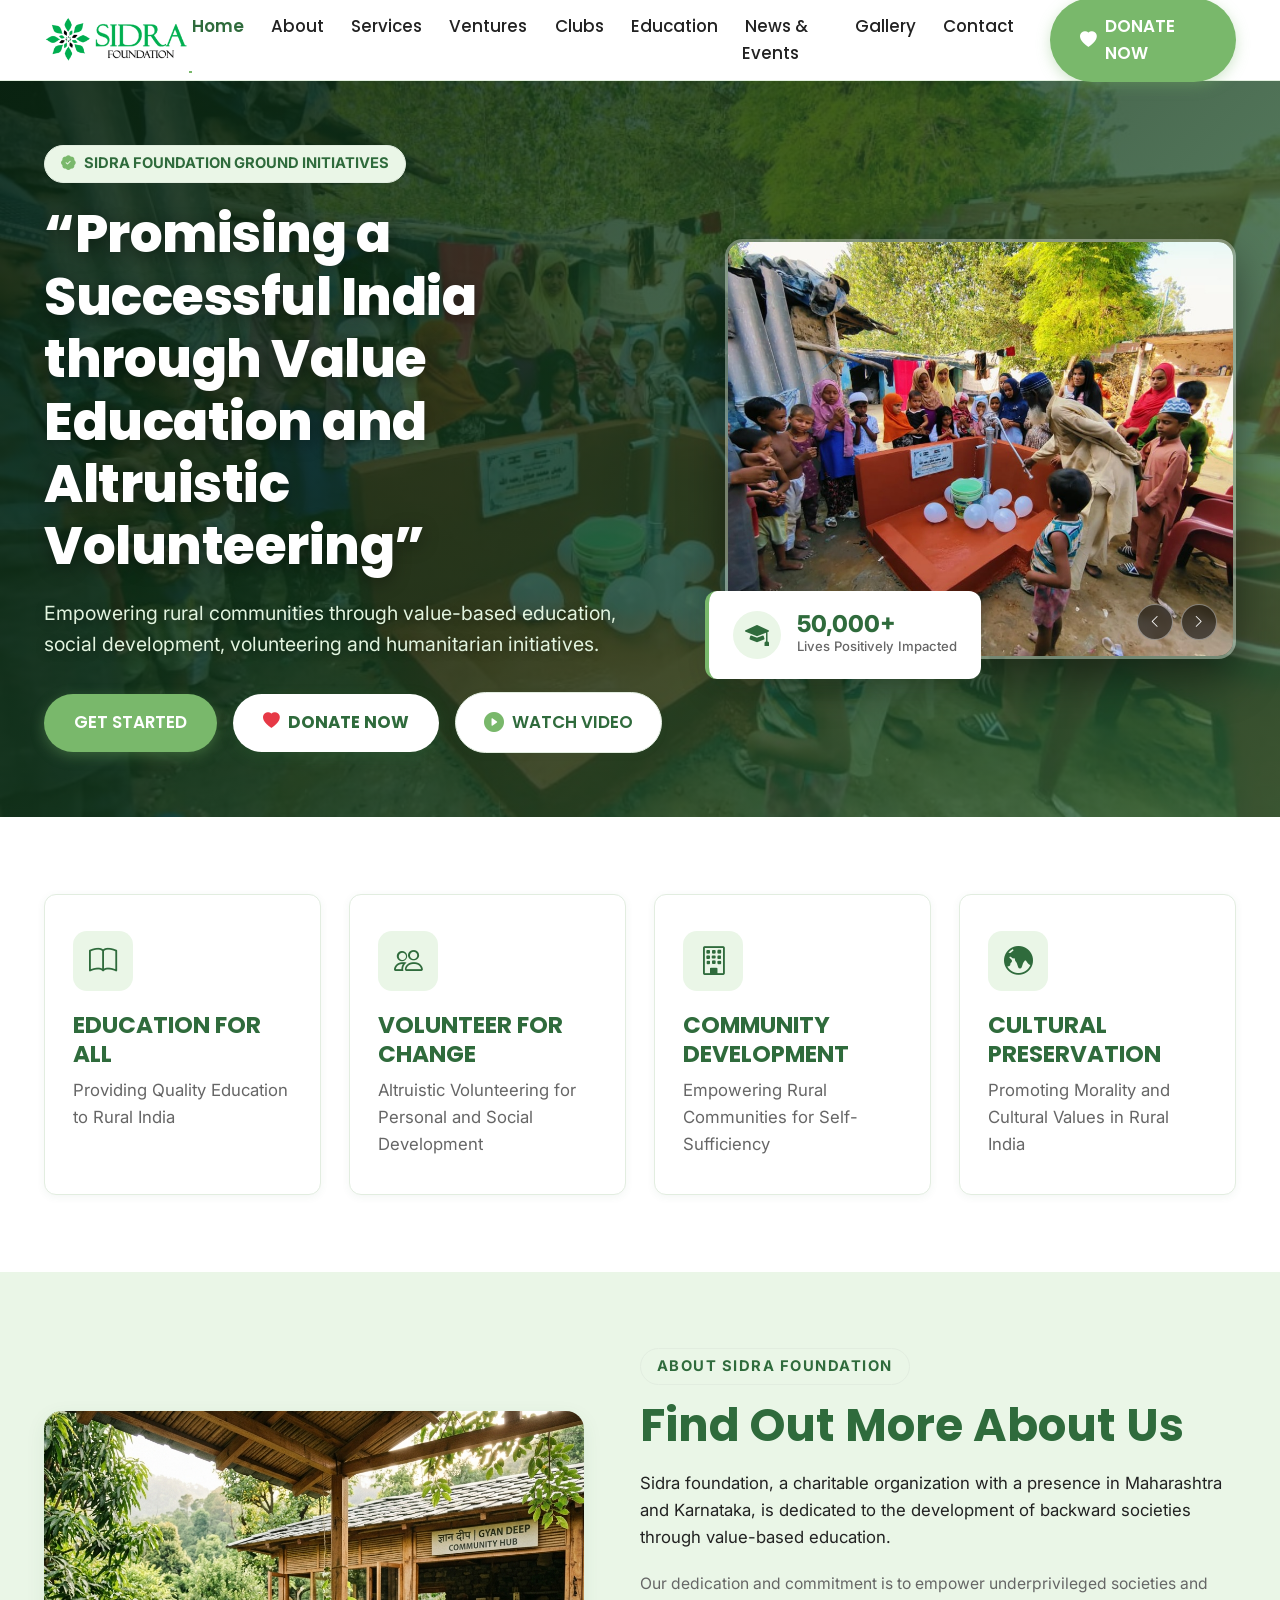
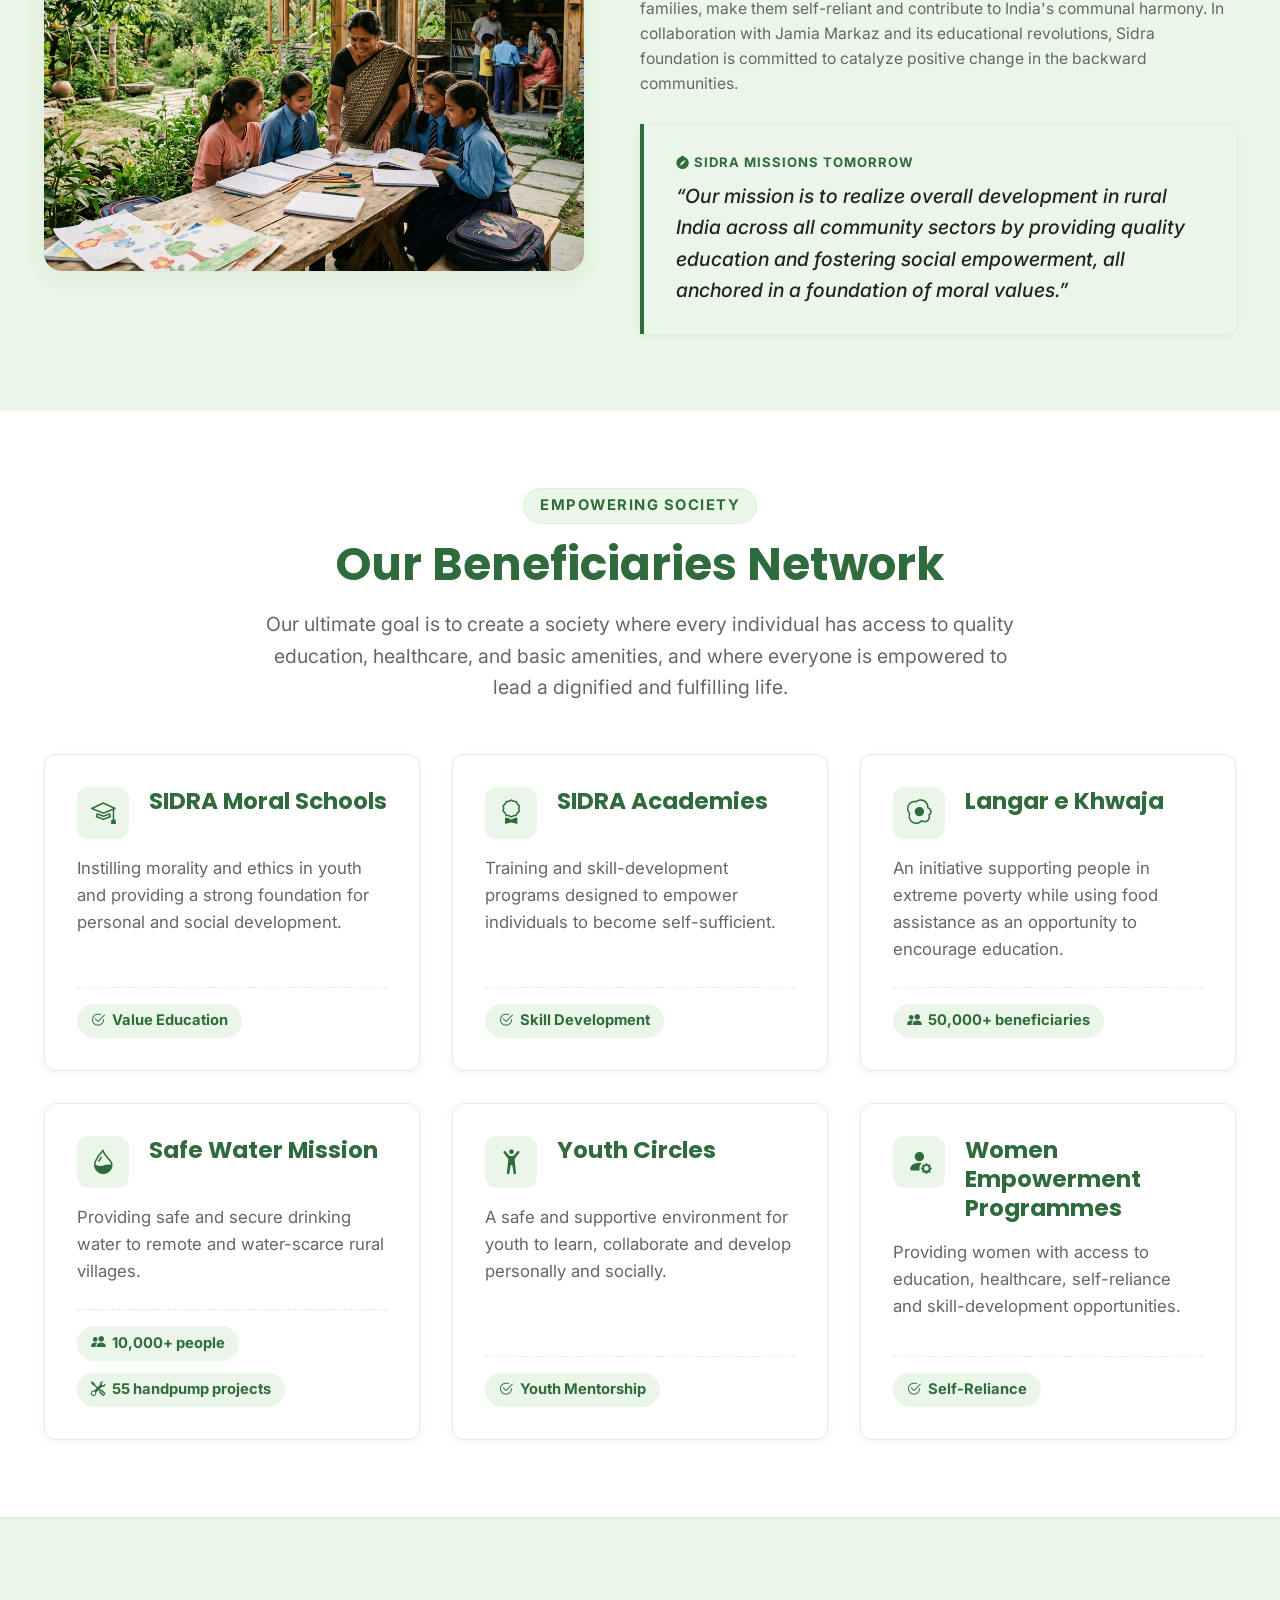
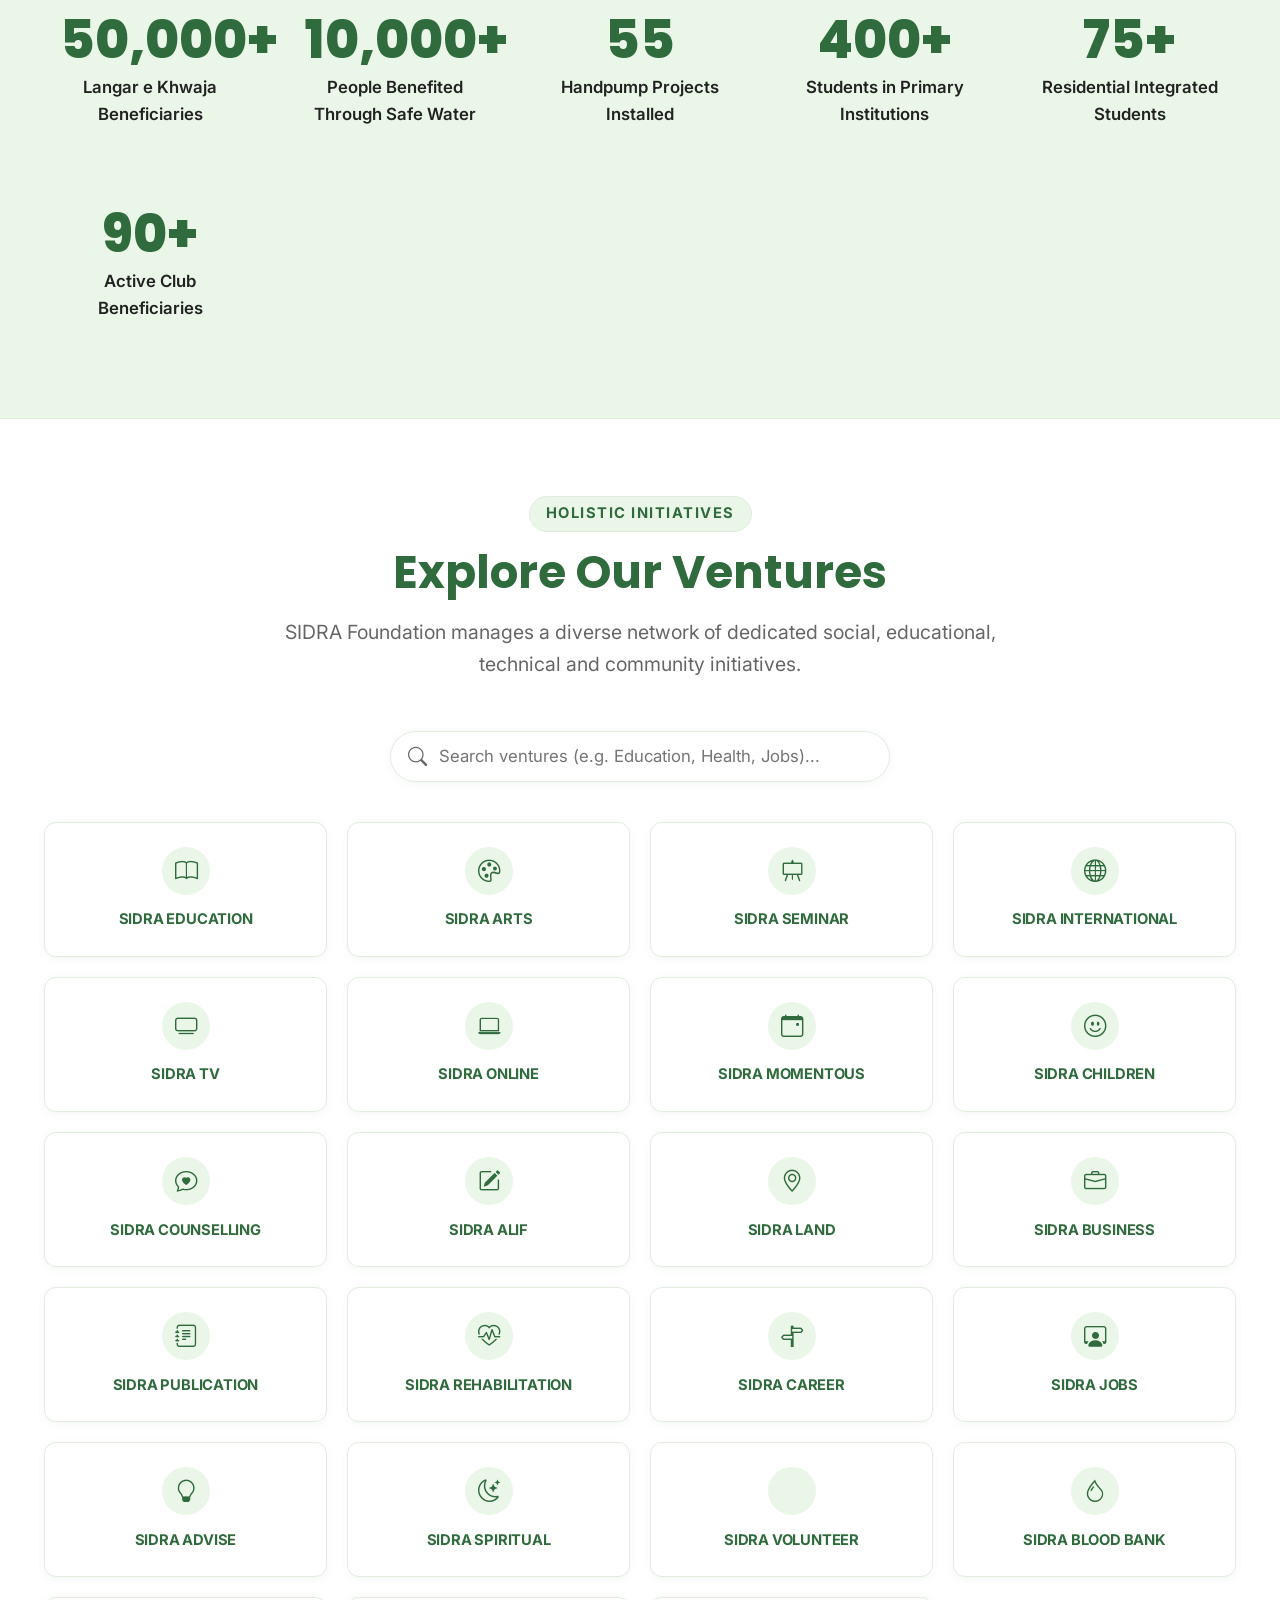
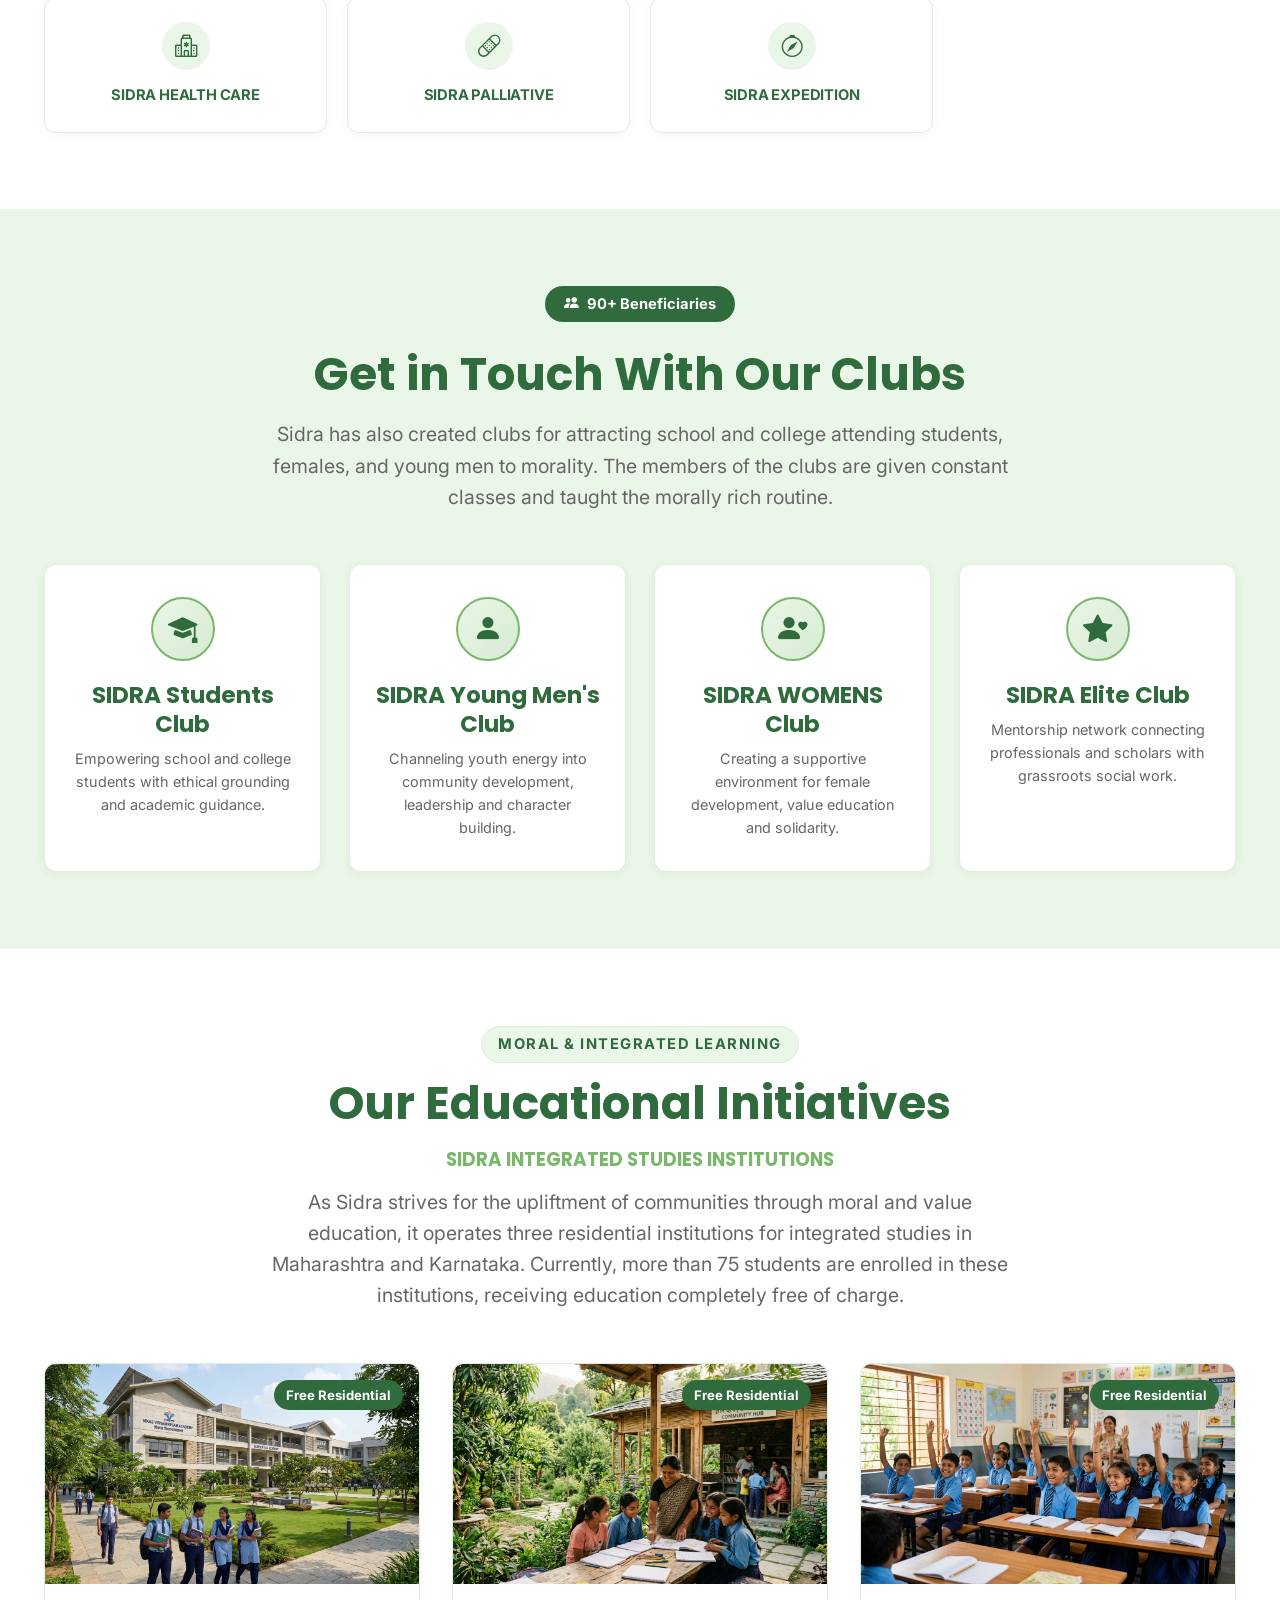
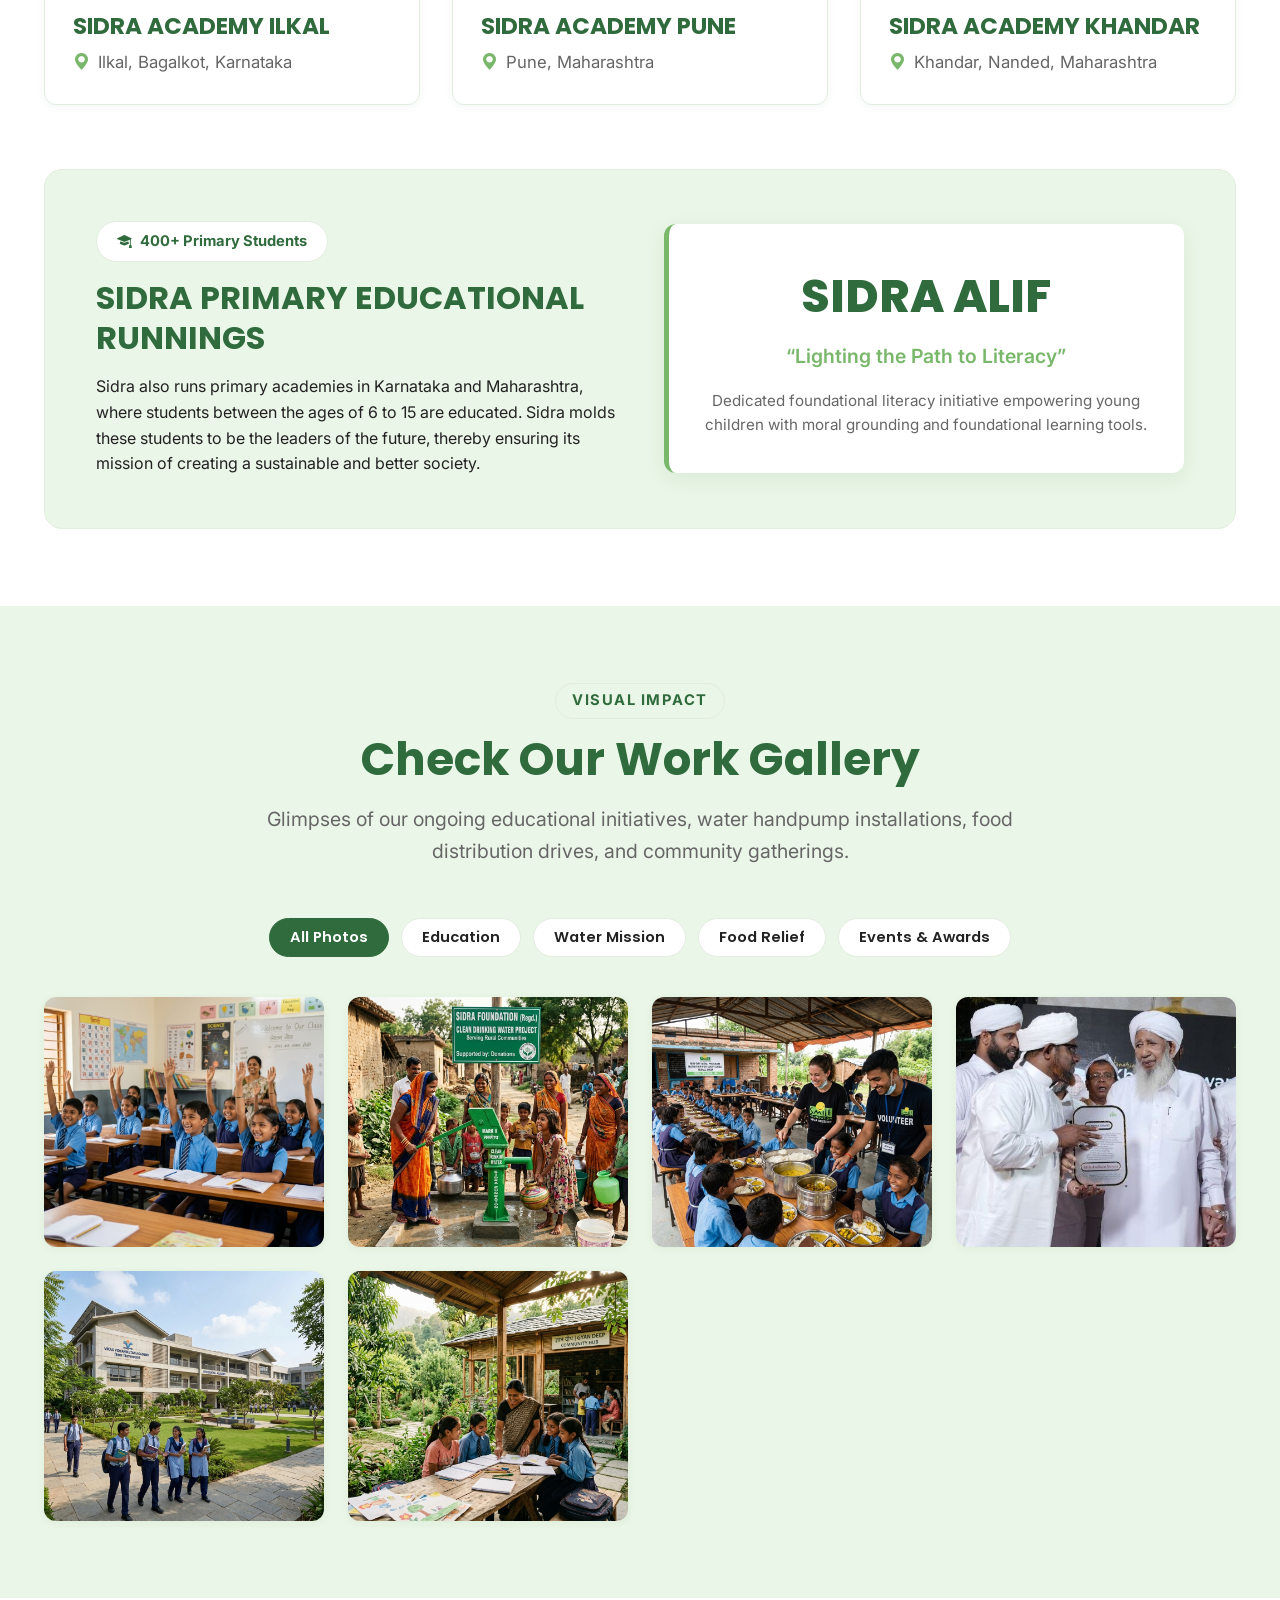
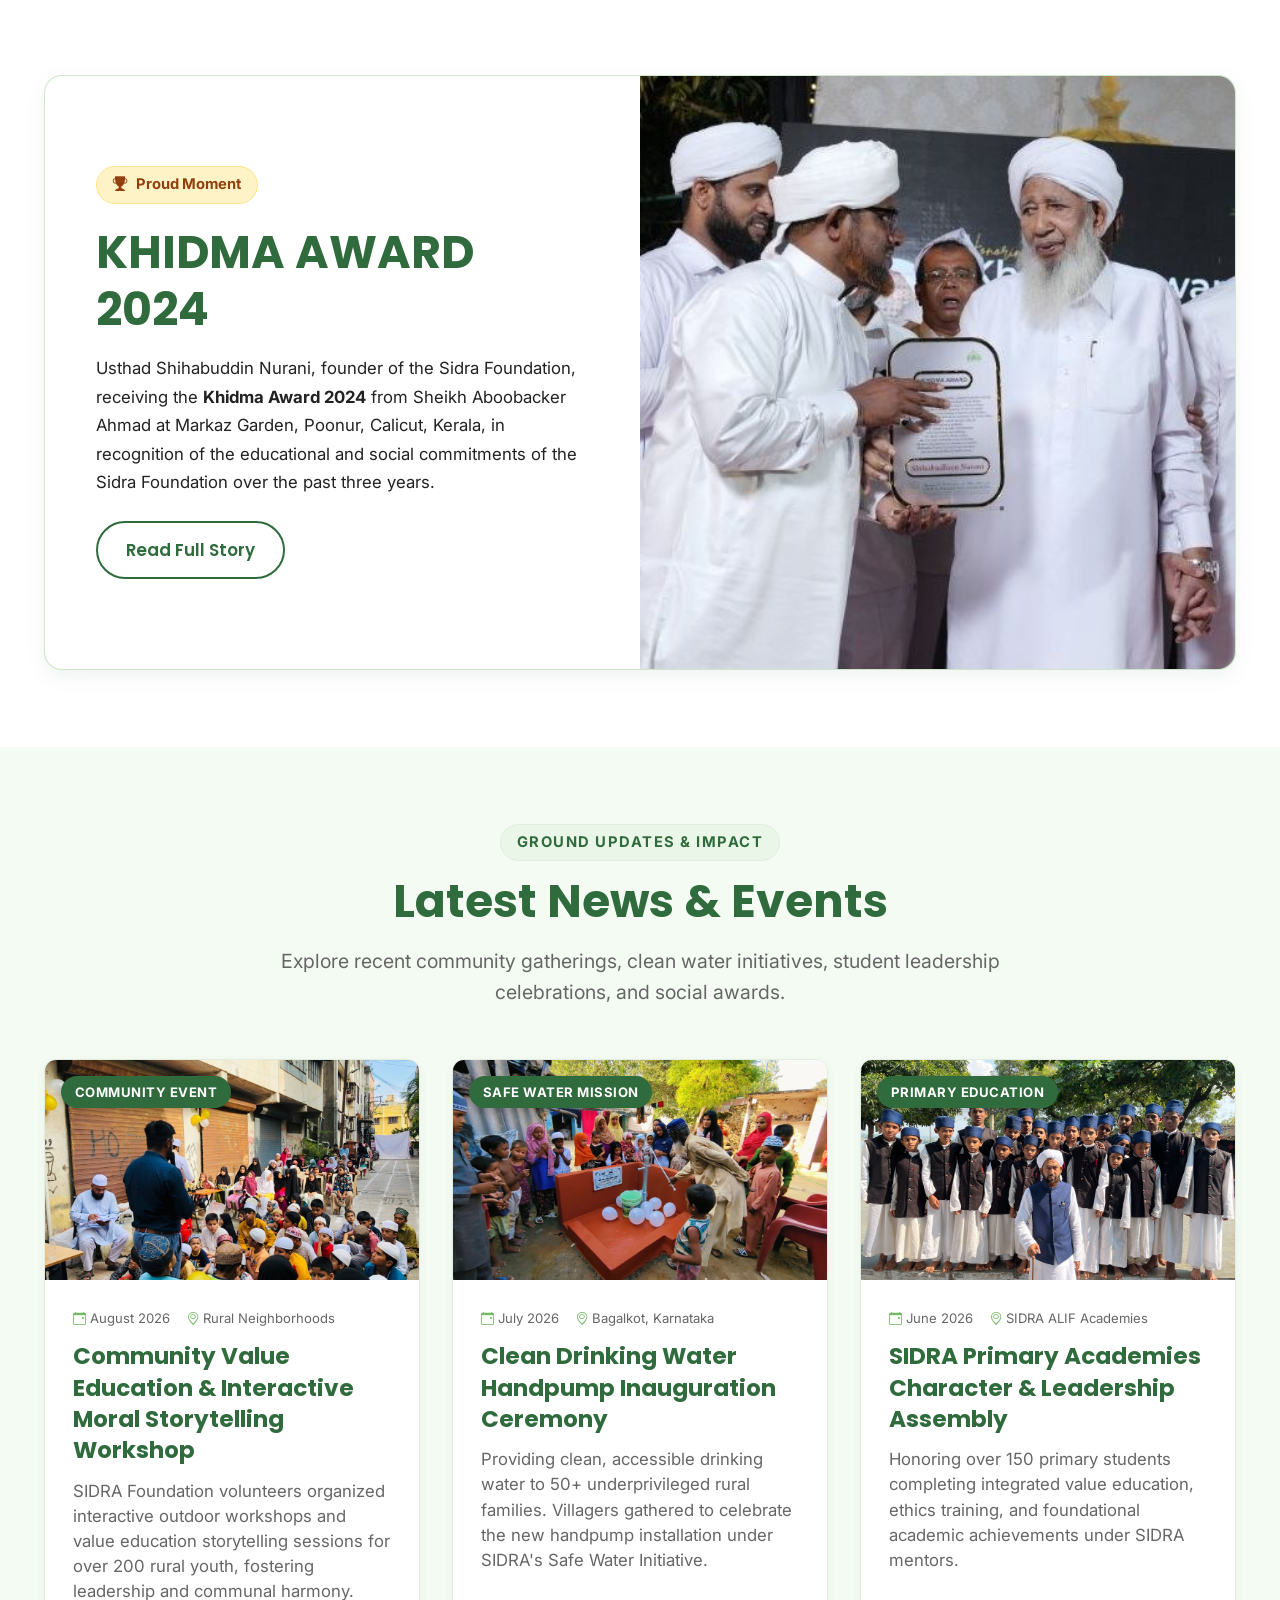
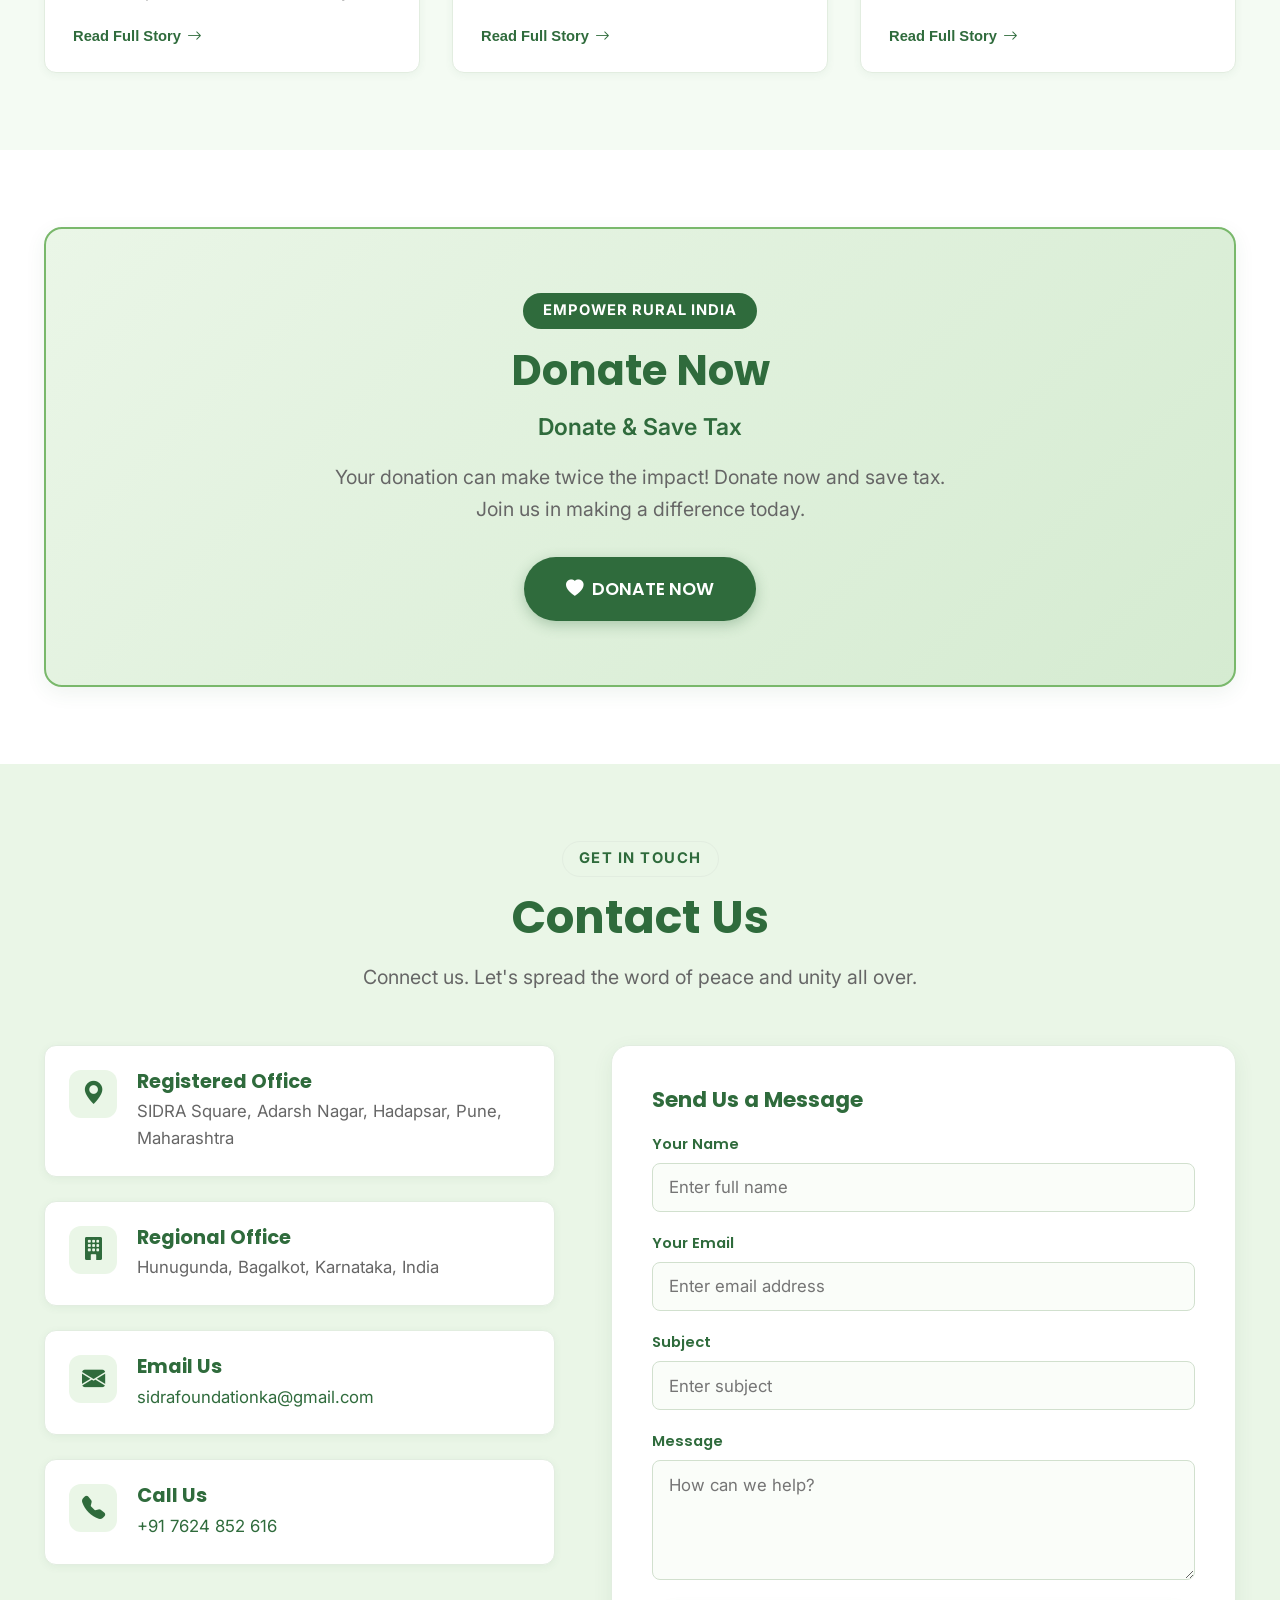
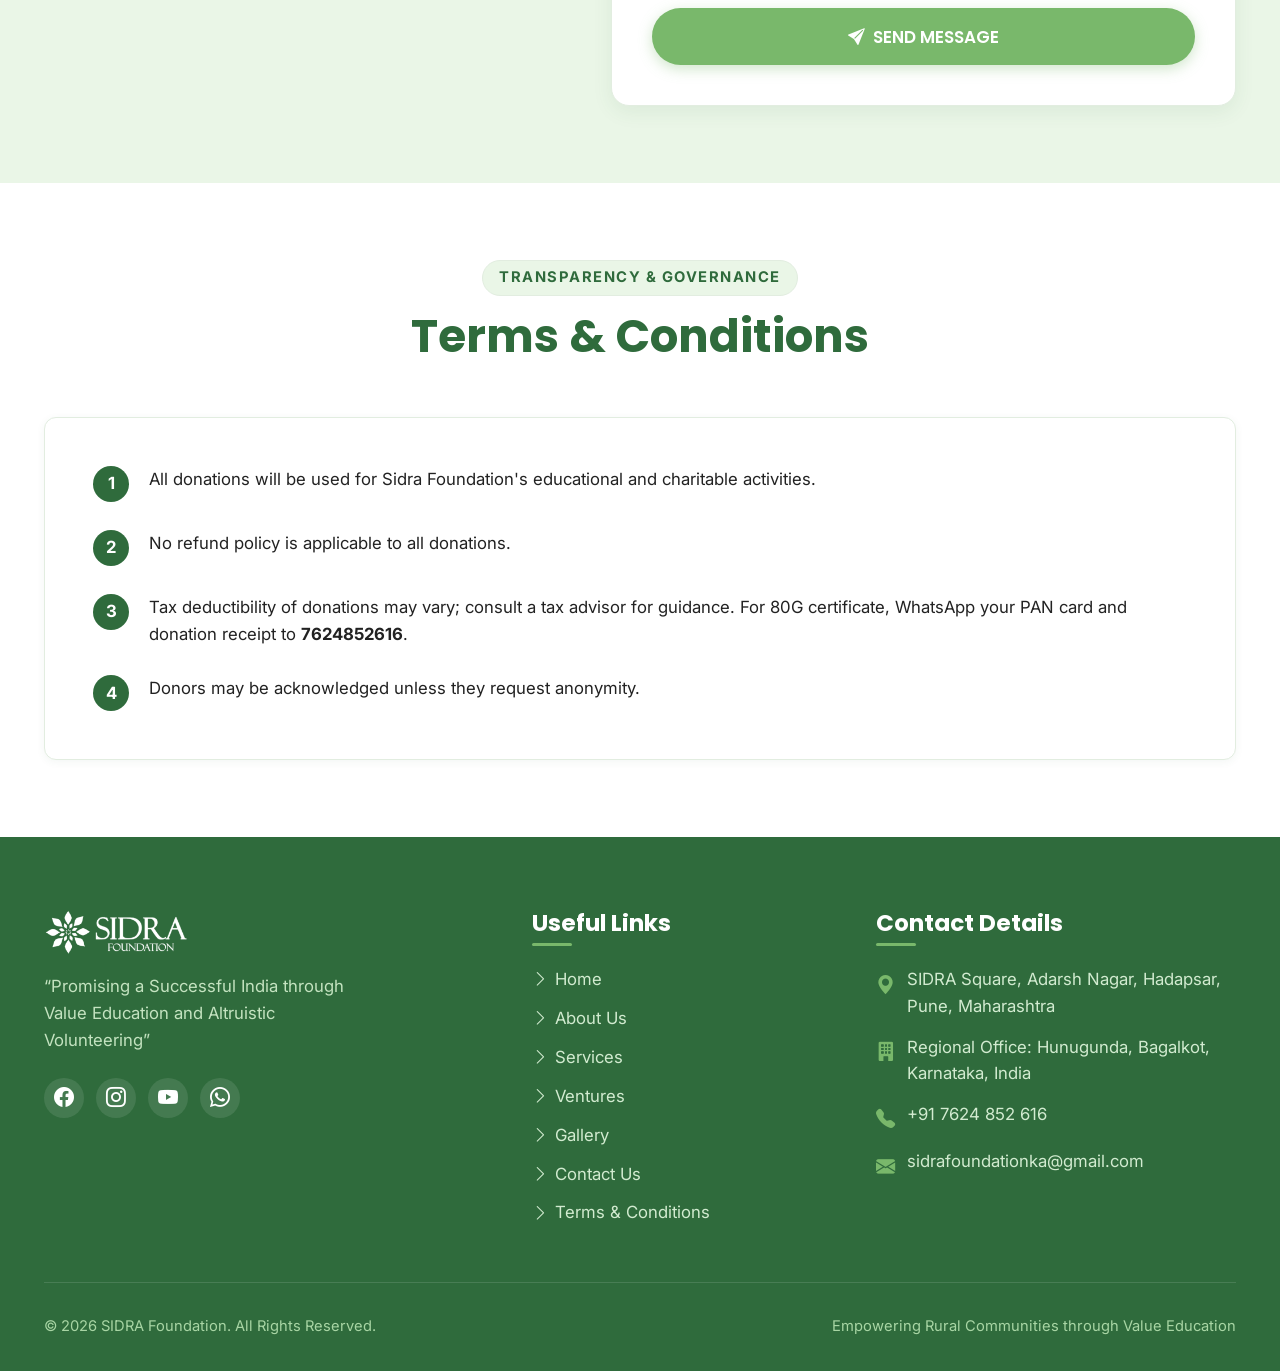
==== commit eb52f6e2: "feat: Add high-visibility background slideshow animation and News & Events section with real ground " ====
--- a/index.html
+++ b/index.html
@@ -33,6 +33,7 @@
           <li><a href="#ventures" class="nav-link">Ventures</a></li>
           <li><a href="#clubs" class="nav-link">Clubs</a></li>
           <li><a href="#education" class="nav-link">Education</a></li>
+          <li><a href="#news-events" class="nav-link">News & Events</a></li>
           <li><a href="gallery.html" class="nav-link">Gallery</a></li>
           <li><a href="contact.html" class="nav-link">Contact</a></li>
         </ul>
@@ -51,21 +52,32 @@
 
   <!-- ======= Hero Section ======= -->
   <section class="hero" id="home">
+    <!-- Animated High-Visibility Background Slideshow -->
+    <div class="hero-slider-bg">
+      <div class="hero-bg-slide active" style="background-image: url('images/bg_slide1.jpg');"></div>
+      <div class="hero-bg-slide" style="background-image: url('images/bg_slide2.jpg');"></div>
+      <div class="hero-bg-slide" style="background-image: url('images/bg_slide3.jpg');"></div>
+      <div class="hero-bg-slide" style="background-image: url('images/hero_education.jpg');"></div>
+    </div>
+    <div class="hero-slider-overlay"></div>
+
     <div class="container">
       <div class="hero-grid">
         <div class="hero-content">
-          <div class="hero-tag">
-            <i class="bi bi-patch-check-fill"></i> SIDRA FOUNDATION
-          </div>
-          <h1 class="hero-title">
+          <div class="hero-tag hero-tag-glow">
+            <i class="bi bi-patch-check-fill"></i> SIDRA FOUNDATION GROUND INITIATIVES
+          </div>
+          <h1 class="hero-title hero-title-light">
             “Promising a Successful India through Value Education and Altruistic Volunteering”
           </h1>
-          <p class="hero-desc">
+          <p class="hero-desc hero-desc-light">
             Empowering rural communities through value-based education, social development, volunteering and humanitarian initiatives.
           </p>
           <div class="hero-actions">
             <a href="#about" class="btn btn-primary">GET STARTED</a>
-            <a href="donate.html" class="btn btn-dark btn-donate-trigger">DONATE NOW</a>
+            <a href="donate.html" class="btn btn-dark btn-donate-trigger" style="background: #ffffff; color: var(--dark-green); font-weight:700;">
+              <i class="bi bi-heart-fill" style="color: #e63946;"></i> DONATE NOW
+            </a>
             <a href="https://youtu.be/3i3bupyjwuo?si=0YJNewhGJcSos6DC" class="btn btn-video btn-watch-video" target="_blank" data-video-id="3i3bupyjwuo">
               <i class="bi bi-play-circle-fill"></i> WATCH VIDEO
             </a>
@@ -73,8 +85,23 @@
         </div>
 
         <div class="hero-image-wrapper">
-          <div class="hero-bg-shape"></div>
-          <img src="images/hero_education.jpg" alt="SIDRA Foundation Rural Education Initiative" class="hero-image">
+          <div class="hero-slider-frame">
+            <img src="images/bg_slide1.jpg" alt="Community Education Drive" class="hero-slide-img active">
+            <img src="images/bg_slide2.jpg" alt="Safe Water Mission Handpump Launch" class="hero-slide-img">
+            <img src="images/bg_slide3.jpg" alt="SIDRA Primary Academies Leadership" class="hero-slide-img">
+            <img src="images/hero_education.jpg" alt="SIDRA Rural Education Initiative" class="hero-slide-img">
+
+            <div class="hero-slider-controls">
+              <button class="hero-slider-btn prev-btn" aria-label="Previous Slide"><i class="bi bi-chevron-left"></i></button>
+              <button class="hero-slider-btn next-btn" aria-label="Next Slide"><i class="bi bi-chevron-right"></i></button>
+            </div>
+            <div class="hero-dots-indicator">
+              <span class="hero-dot active" data-slide="0"></span>
+              <span class="hero-dot" data-slide="1"></span>
+              <span class="hero-dot" data-slide="2"></span>
+              <span class="hero-dot" data-slide="3"></span>
+            </div>
+          </div>
           <div class="hero-badge">
             <div class="hero-badge-icon">
               <i class="bi bi-mortarboard-fill"></i>
@@ -545,6 +572,90 @@
     </div>
   </section>
 
+  <!-- ======= News & Events Section ======= -->
+  <section class="section section-alt" id="news-events">
+    <div class="container">
+      <div class="section-header text-center">
+        <span class="section-subtitle">GROUND UPDATES & IMPACT</span>
+        <h2 class="section-title">Latest News & Events</h2>
+        <p class="section-desc">
+          Explore recent community gatherings, clean water initiatives, student leadership celebrations, and social awards.
+        </p>
+      </div>
+
+      <div class="news-grid">
+        <!-- News Item 1 -->
+        <article class="news-card">
+          <div class="news-img-box">
+            <img src="images/bg_slide1.jpg" alt="Community Value Education & Volunteering Drive" class="news-img">
+            <span class="news-badge-tag">Community Event</span>
+          </div>
+          <div class="news-body">
+            <div>
+              <div class="news-meta">
+                <span><i class="bi bi-calendar-event"></i> August 2026</span>
+                <span><i class="bi bi-geo-alt"></i> Rural Neighborhoods</span>
+              </div>
+              <h3 class="news-title">Community Value Education & Interactive Moral Storytelling Workshop</h3>
+              <p class="news-excerpt">
+                SIDRA Foundation volunteers organized interactive outdoor workshops and value education storytelling sessions for over 200 rural youth, fostering leadership and communal harmony.
+              </p>
+            </div>
+            <button type="button" class="news-btn-link" onclick="showToast('Event Details: Community Value Education Workshop - August 2026. Conducted across 5 rural clusters.', 'success')">
+              Read Full Story <i class="bi bi-arrow-right"></i>
+            </button>
+          </div>
+        </article>
+
+        <!-- News Item 2 -->
+        <article class="news-card">
+          <div class="news-img-box">
+            <img src="images/bg_slide2.jpg" alt="Safe Water Mission Handpump Inauguration" class="news-img">
+            <span class="news-badge-tag">Safe Water Mission</span>
+          </div>
+          <div class="news-body">
+            <div>
+              <div class="news-meta">
+                <span><i class="bi bi-calendar-event"></i> July 2026</span>
+                <span><i class="bi bi-geo-alt"></i> Bagalkot, Karnataka</span>
+              </div>
+              <h3 class="news-title">Clean Drinking Water Handpump Inauguration Ceremony</h3>
+              <p class="news-excerpt">
+                Providing clean, accessible drinking water to 50+ underprivileged rural families. Villagers gathered to celebrate the new handpump installation under SIDRA's Safe Water Initiative.
+              </p>
+            </div>
+            <button type="button" class="news-btn-link" onclick="showToast('Safe Water Mission: Clean drinking water handpump successfully installed and dedicated to local families.', 'success')">
+              Read Full Story <i class="bi bi-arrow-right"></i>
+            </button>
+          </div>
+        </article>
+
+        <!-- News Item 3 -->
+        <article class="news-card">
+          <div class="news-img-box">
+            <img src="images/bg_slide3.jpg" alt="SIDRA Primary Academy Leadership Convocation" class="news-img">
+            <span class="news-badge-tag">Primary Education</span>
+          </div>
+          <div class="news-body">
+            <div>
+              <div class="news-meta">
+                <span><i class="bi bi-calendar-event"></i> June 2026</span>
+                <span><i class="bi bi-geo-alt"></i> SIDRA ALIF Academies</span>
+              </div>
+              <h3 class="news-title">SIDRA Primary Academies Character & Leadership Assembly</h3>
+              <p class="news-excerpt">
+                Honoring over 150 primary students completing integrated value education, ethics training, and foundational academic achievements under SIDRA mentors.
+              </p>
+            </div>
+            <button type="button" class="news-btn-link" onclick="showToast('SIDRA Academies: 150+ students recognized for excellence in moral education and academics.', 'success')">
+              Read Full Story <i class="bi bi-arrow-right"></i>
+            </button>
+          </div>
+        </article>
+      </div>
+    </div>
+  </section>
+
   <!-- ======= Donation Section ======= -->
   <section class="section section-white">
     <div class="container">
--- a/css/style.css
+++ b/css/style.css
@@ -326,6 +326,267 @@
   padding: 0.5rem;
 }
 
+/* --- Animated Hero Background Slideshow & High Visibility Styling --- */
+.hero {
+  padding: clamp(3.5rem, 6vw, 6rem) 0;
+  position: relative;
+  overflow: hidden;
+  color: var(--white);
+  min-height: 580px;
+  display: flex;
+  align-items: center;
+  background-color: var(--dark-green);
+}
+
+.hero-slider-bg {
+  position: absolute;
+  inset: 0;
+  z-index: 1;
+  overflow: hidden;
+}
+
+.hero-bg-slide {
+  position: absolute;
+  inset: 0;
+  background-size: cover;
+  background-position: center;
+  opacity: 0;
+  transform: scale(1.06);
+  transition: opacity 1.4s ease-in-out, transform 7s ease-out;
+}
+
+.hero-bg-slide.active {
+  opacity: 1;
+  transform: scale(1);
+}
+
+.hero-slider-overlay {
+  position: absolute;
+  inset: 0;
+  background: linear-gradient(
+    135deg,
+    rgba(10, 38, 18, 0.88) 0%,
+    rgba(20, 60, 30, 0.78) 50%,
+    rgba(47, 107, 60, 0.72) 100%
+  );
+  z-index: 2;
+}
+
+.hero .container {
+  position: relative;
+  z-index: 3;
+}
+
+.hero-tag-glow {
+  background-color: rgba(234, 246, 231, 0.18);
+  color: #a8f59d;
+  border: 1px solid rgba(168, 245, 157, 0.4);
+  backdrop-filter: blur(8px);
+}
+
+.hero-title-light {
+  color: #ffffff !important;
+  text-shadow: 0 4px 18px rgba(0, 0, 0, 0.4);
+}
+
+.hero-desc-light {
+  color: #e2f4df !important;
+  font-weight: 400;
+  text-shadow: 0 2px 10px rgba(0, 0, 0, 0.35);
+}
+
+/* Interactive Hero Slider Image Frame */
+.hero-slider-frame {
+  position: relative;
+  z-index: 3;
+  border-radius: var(--radius-lg);
+  box-shadow: 0 20px 45px rgba(0, 0, 0, 0.45);
+  overflow: hidden;
+  border: 3px solid rgba(255, 255, 255, 0.35);
+  height: 420px;
+}
+
+.hero-slide-img {
+  width: 100%;
+  height: 100%;
+  object-fit: cover;
+  display: none;
+  transition: opacity 0.8s ease;
+}
+
+.hero-slide-img.active {
+  display: block;
+  animation: fadeInZoom 0.8s ease-out;
+}
+
+@keyframes fadeInZoom {
+  0% { opacity: 0; transform: scale(1.04); }
+  100% { opacity: 1; transform: scale(1); }
+}
+
+.hero-slider-controls {
+  position: absolute;
+  bottom: 1rem;
+  right: 1rem;
+  z-index: 5;
+  display: flex;
+  gap: 0.5rem;
+}
+
+.hero-slider-btn {
+  background: rgba(0, 0, 0, 0.55);
+  color: #fff;
+  border: 1px solid rgba(255, 255, 255, 0.4);
+  width: 36px;
+  height: 36px;
+  border-radius: 50%;
+  display: flex;
+  align-items: center;
+  justify-content: center;
+  cursor: pointer;
+  backdrop-filter: blur(4px);
+  transition: var(--transition);
+}
+
+.hero-slider-btn:hover {
+  background: var(--primary-green);
+  color: #fff;
+}
+
+.hero-dots-indicator {
+  position: absolute;
+  bottom: 1rem;
+  left: 1.5rem;
+  z-index: 5;
+  display: flex;
+  gap: 0.4rem;
+}
+
+.hero-dot {
+  width: 10px;
+  height: 10px;
+  border-radius: 50%;
+  background: rgba(255, 255, 255, 0.45);
+  cursor: pointer;
+  transition: var(--transition);
+}
+
+.hero-dot.active {
+  background: var(--primary-green);
+  width: 24px;
+  border-radius: var(--radius-pill);
+}
+
+/* News & Events Section Styling */
+.news-grid {
+  display: grid;
+  grid-template-columns: repeat(auto-fit, minmax(310px, 1fr));
+  gap: 2rem;
+}
+
+.news-card {
+  background-color: var(--white);
+  border-radius: var(--radius-md);
+  border: 1px solid var(--border-light);
+  overflow: hidden;
+  box-shadow: var(--shadow-sm);
+  transition: var(--transition);
+  display: flex;
+  flex-direction: column;
+}
+
+.news-card:hover {
+  transform: translateY(-6px);
+  box-shadow: var(--shadow-md);
+  border-color: var(--primary-green);
+}
+
+.news-img-box {
+  position: relative;
+  height: 220px;
+  overflow: hidden;
+}
+
+.news-img {
+  width: 100%;
+  height: 100%;
+  object-fit: cover;
+  transition: transform 0.6s cubic-bezier(0.25, 1, 0.5, 1);
+}
+
+.news-card:hover .news-img {
+  transform: scale(1.08);
+}
+
+.news-badge-tag {
+  position: absolute;
+  top: 1rem;
+  left: 1rem;
+  background-color: var(--dark-green);
+  color: var(--white);
+  font-size: var(--fs-xs);
+  font-weight: 700;
+  padding: 0.35rem 0.85rem;
+  border-radius: var(--radius-pill);
+  text-transform: uppercase;
+  letter-spacing: 0.5px;
+  box-shadow: 0 4px 10px rgba(0,0,0,0.2);
+}
+
+.news-body {
+  padding: 1.75rem;
+  display: flex;
+  flex-direction: column;
+  flex-grow: 1;
+  justify-content: space-between;
+}
+
+.news-meta {
+  display: flex;
+  align-items: center;
+  gap: 1rem;
+  font-size: var(--fs-xs);
+  color: var(--text-muted);
+  margin-bottom: 0.75rem;
+}
+
+.news-meta i {
+  color: var(--primary-green);
+}
+
+.news-title {
+  font-size: var(--fs-lg);
+  color: var(--dark-green);
+  margin-bottom: 0.75rem;
+  line-height: 1.35;
+}
+
+.news-excerpt {
+  font-size: var(--fs-base);
+  color: var(--text-muted);
+  margin-bottom: 1.5rem;
+  line-height: 1.5;
+}
+
+.news-btn-link {
+  color: var(--dark-green);
+  font-weight: 700;
+  font-size: var(--fs-sm);
+  display: inline-flex;
+  align-items: center;
+  gap: 0.4rem;
+  transition: var(--transition);
+  cursor: pointer;
+  background: none;
+  border: none;
+  padding: 0;
+}
+
+.news-btn-link:hover {
+  color: var(--primary-green);
+  transform: translateX(4px);
+}
+
 /* --- Hero Section --- */
 .hero {
   padding: clamp(3rem, 5vw, 5rem) 0;
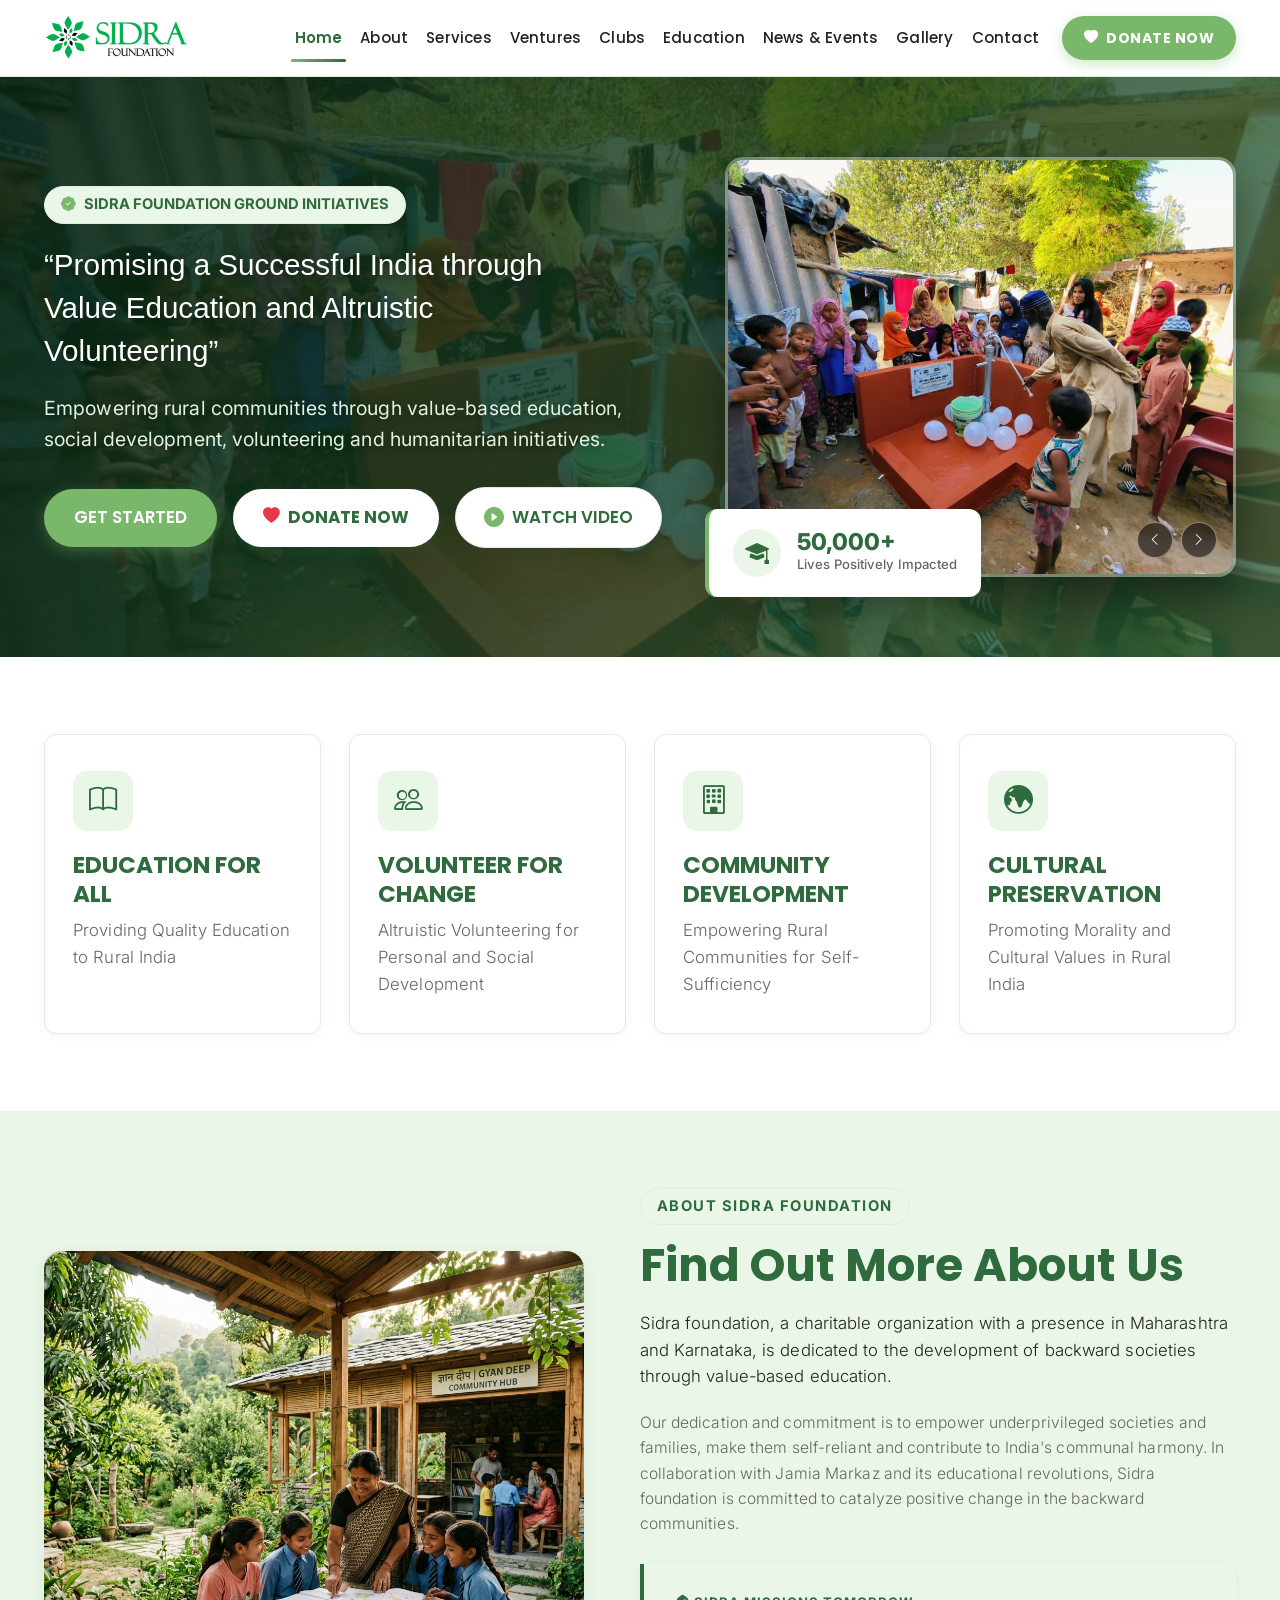
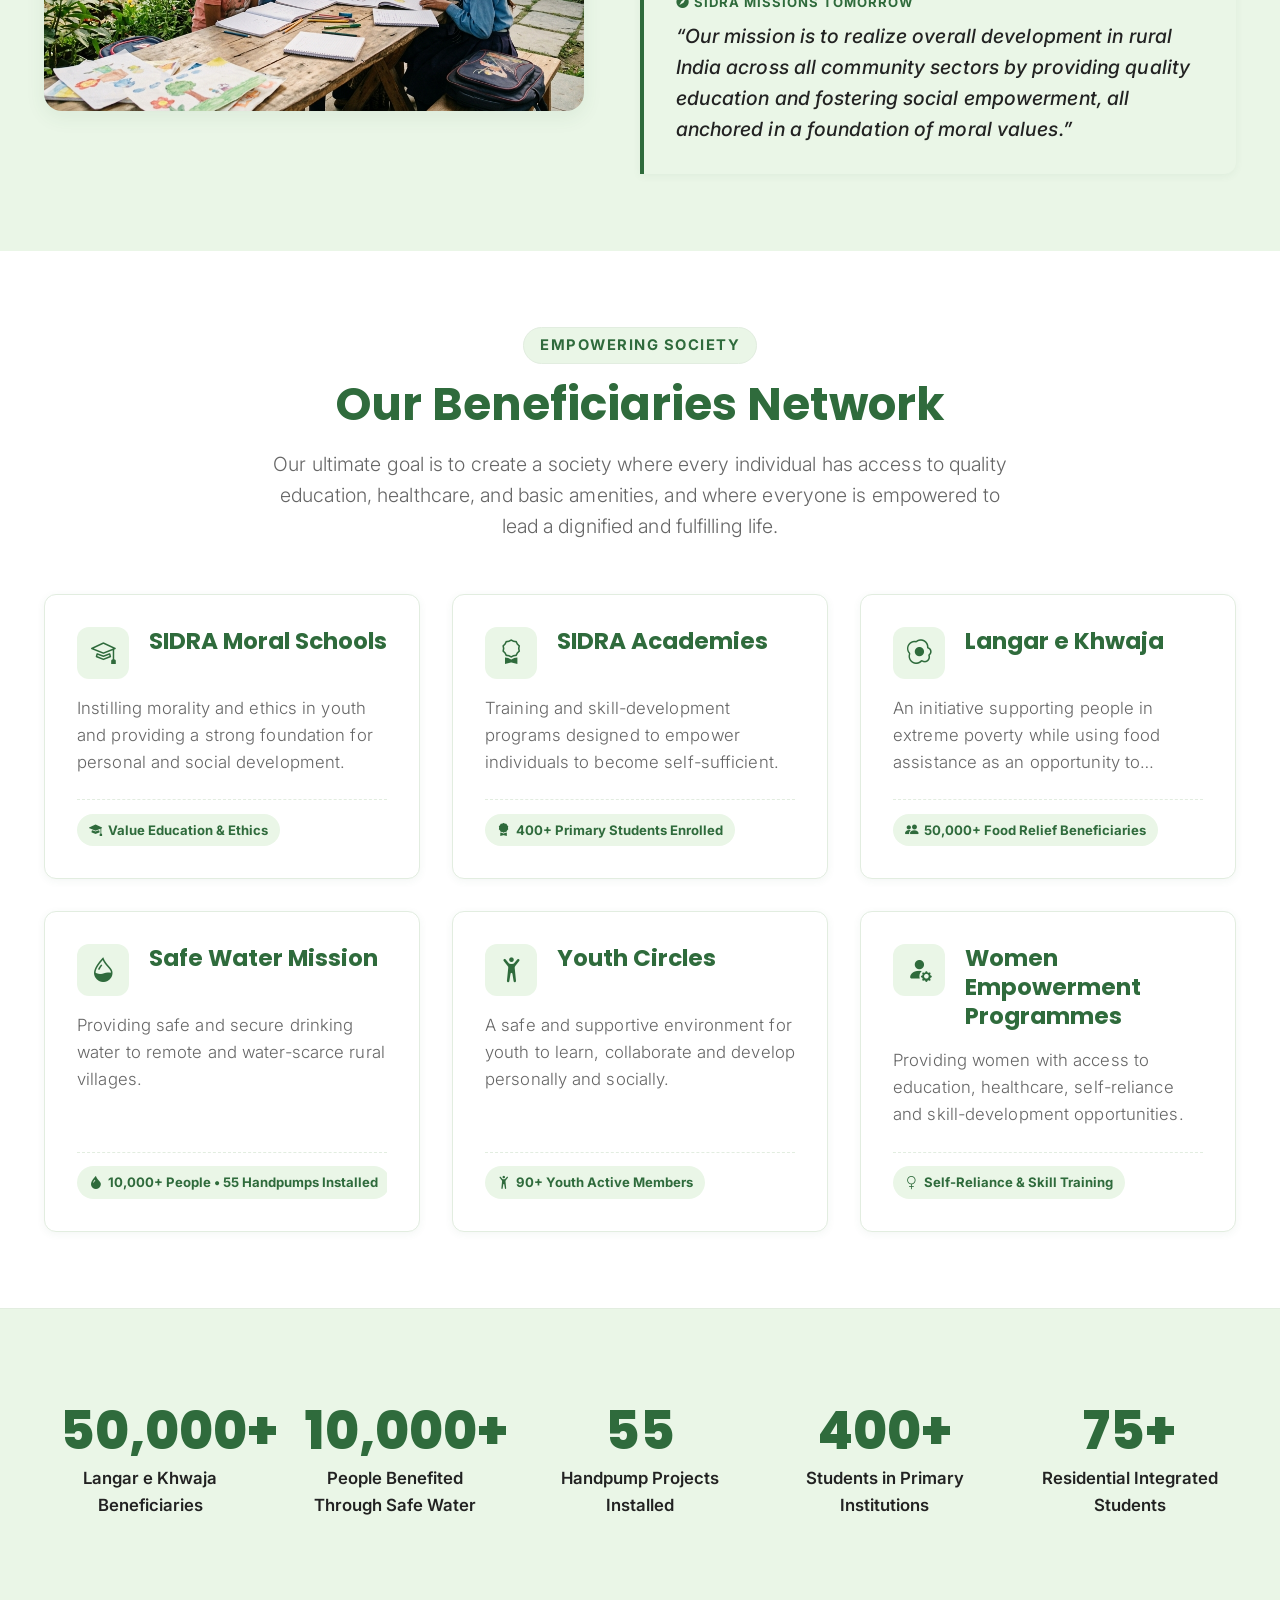
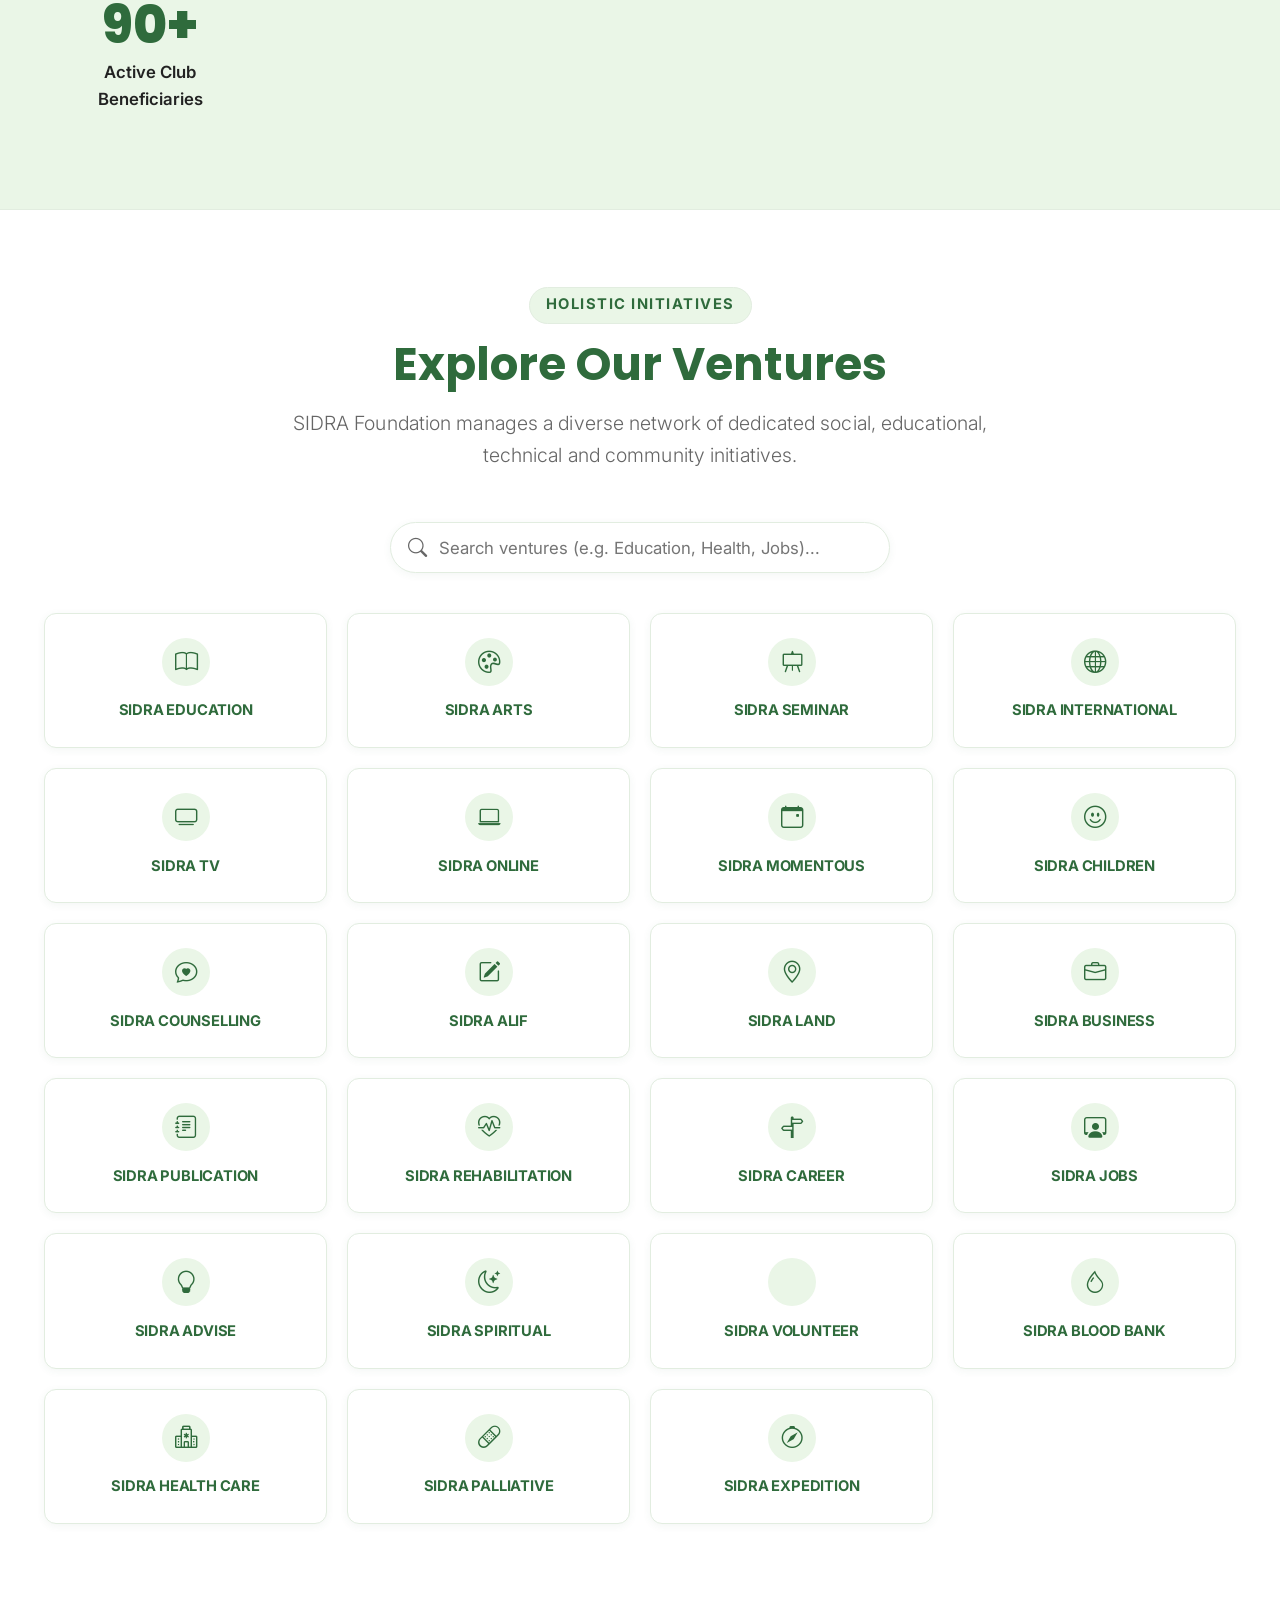
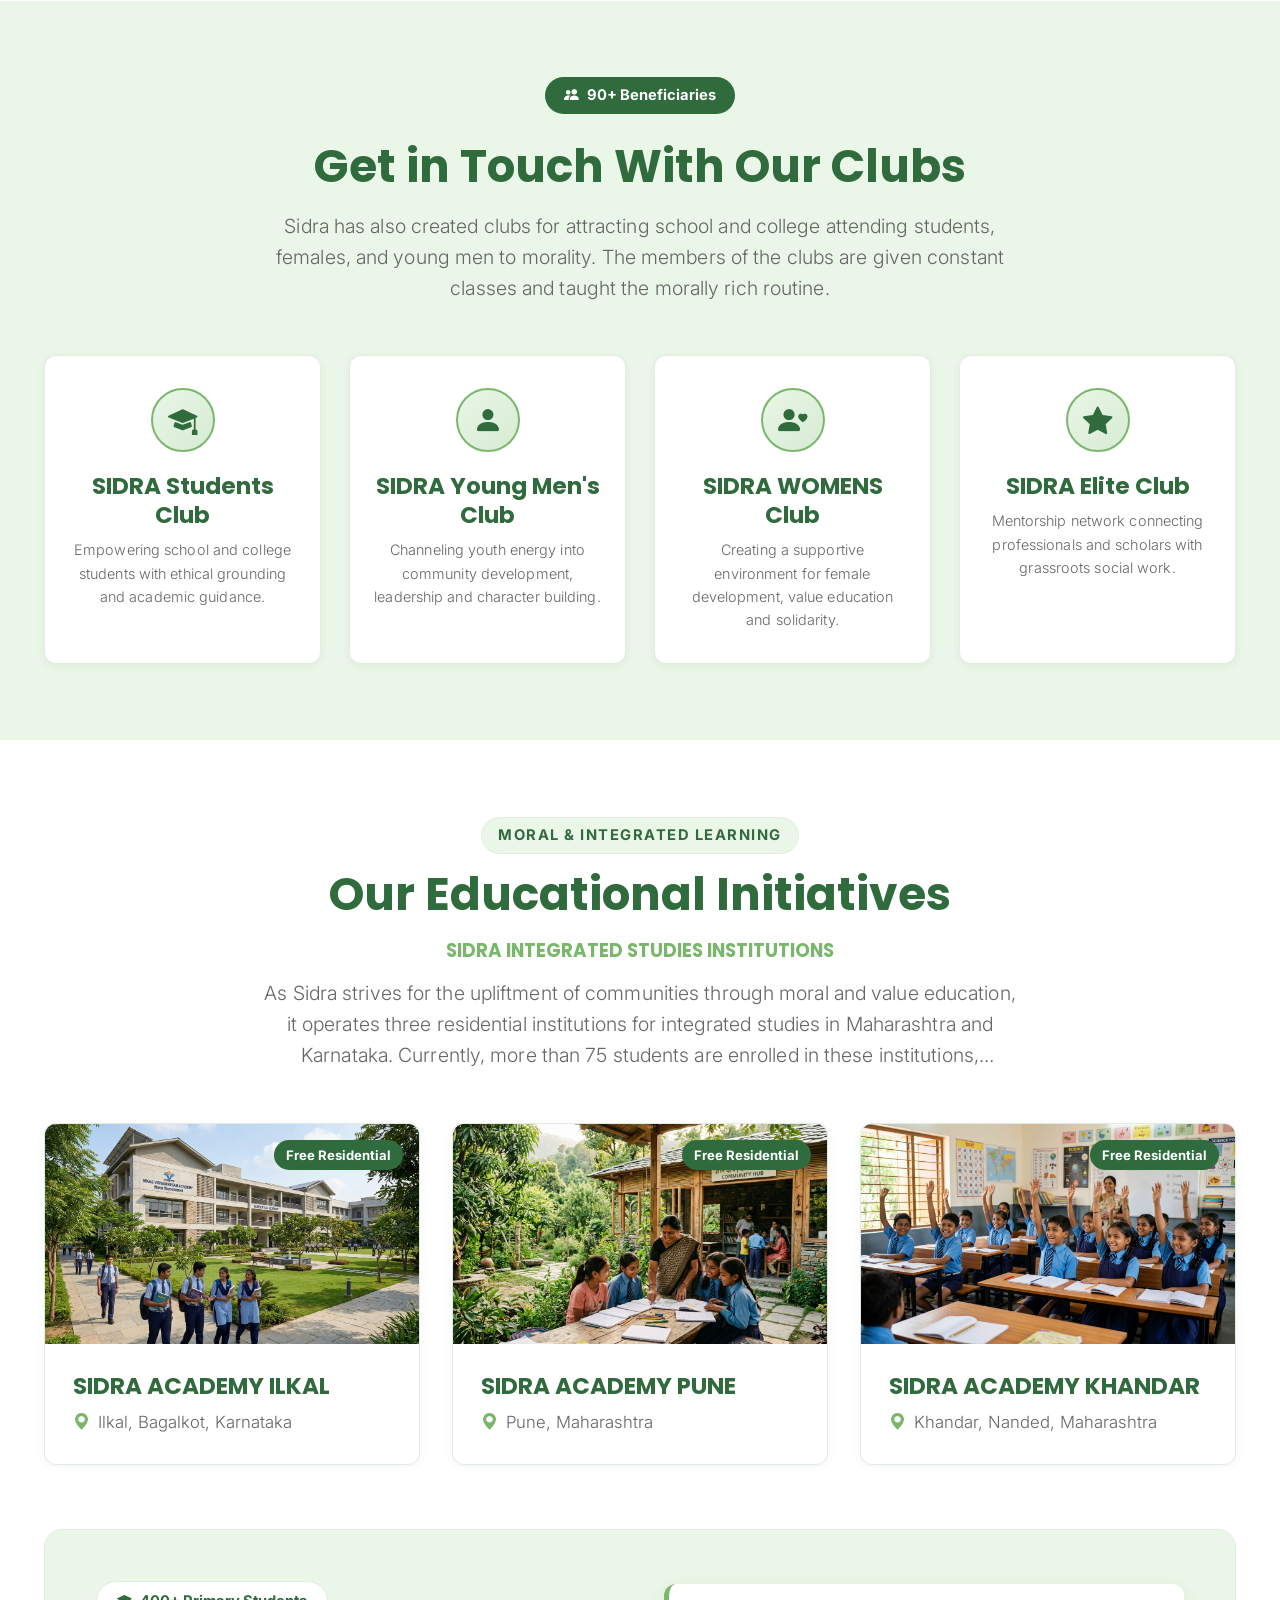
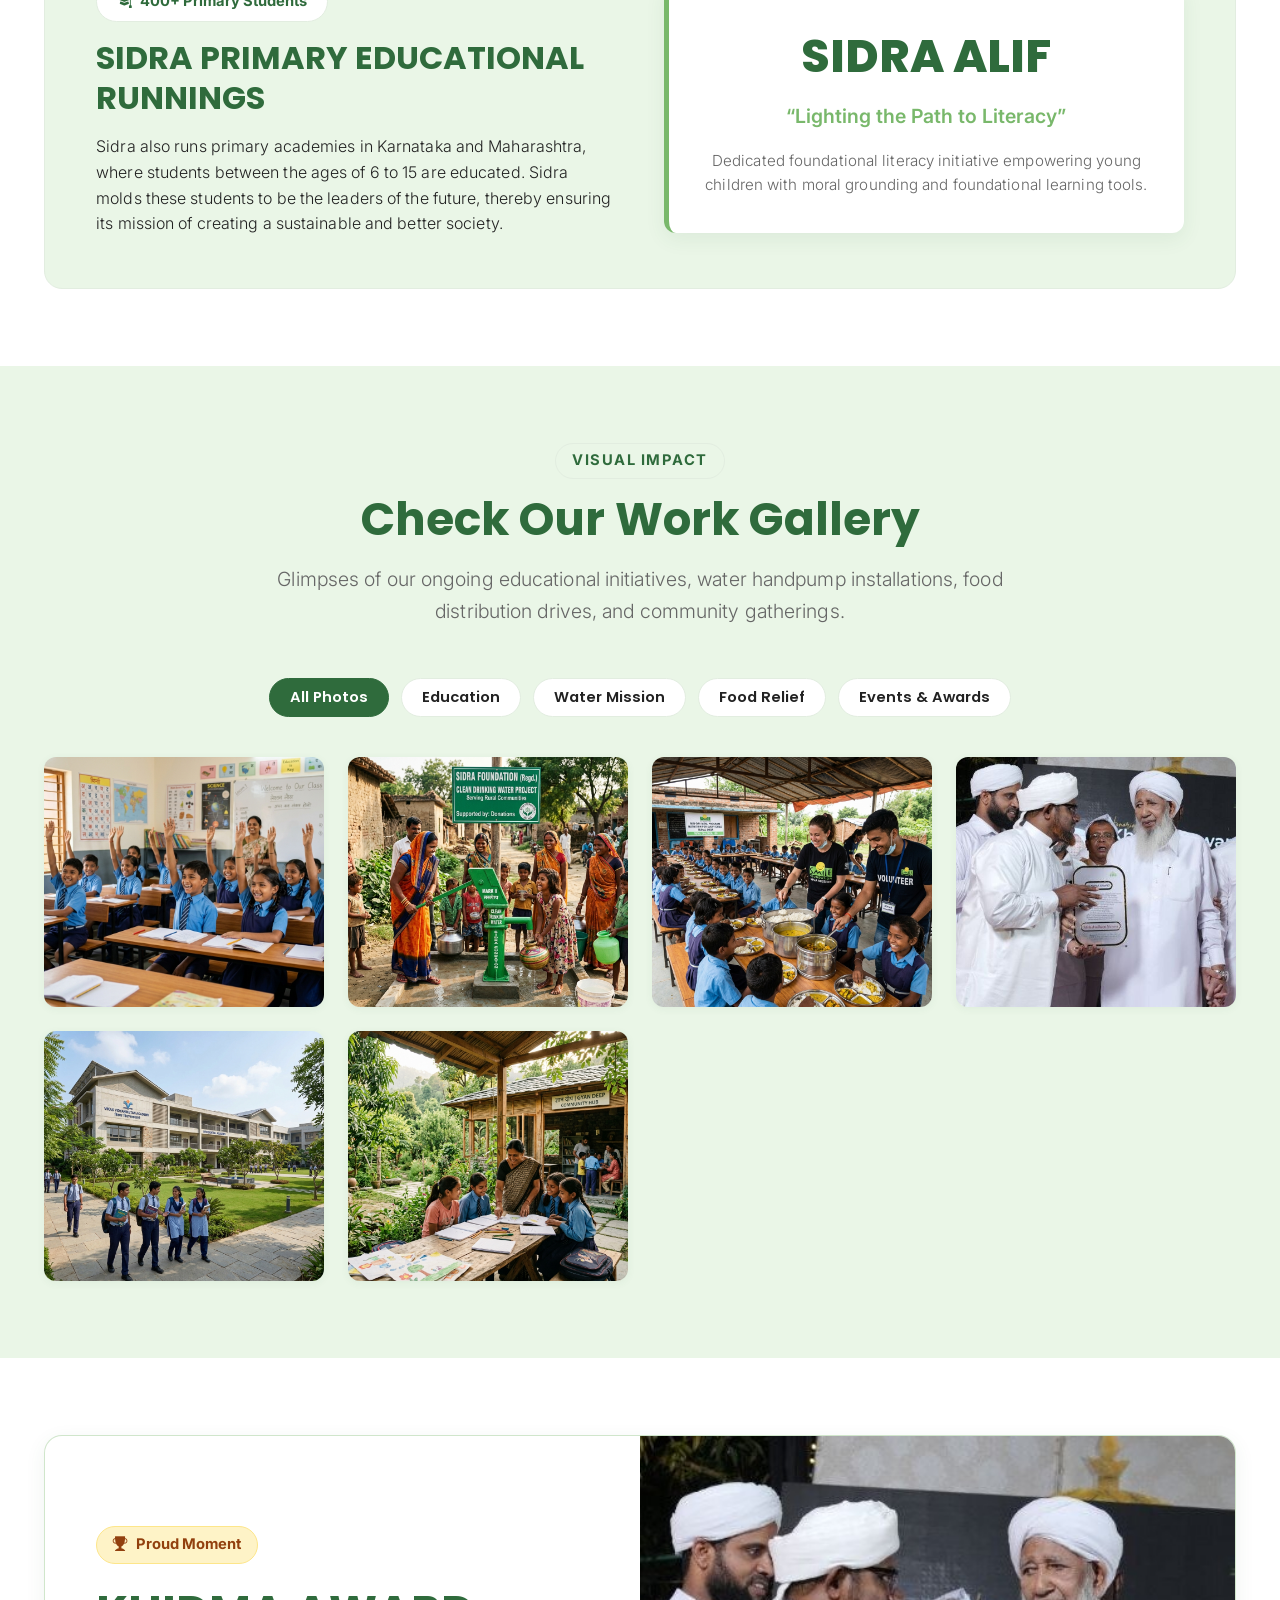
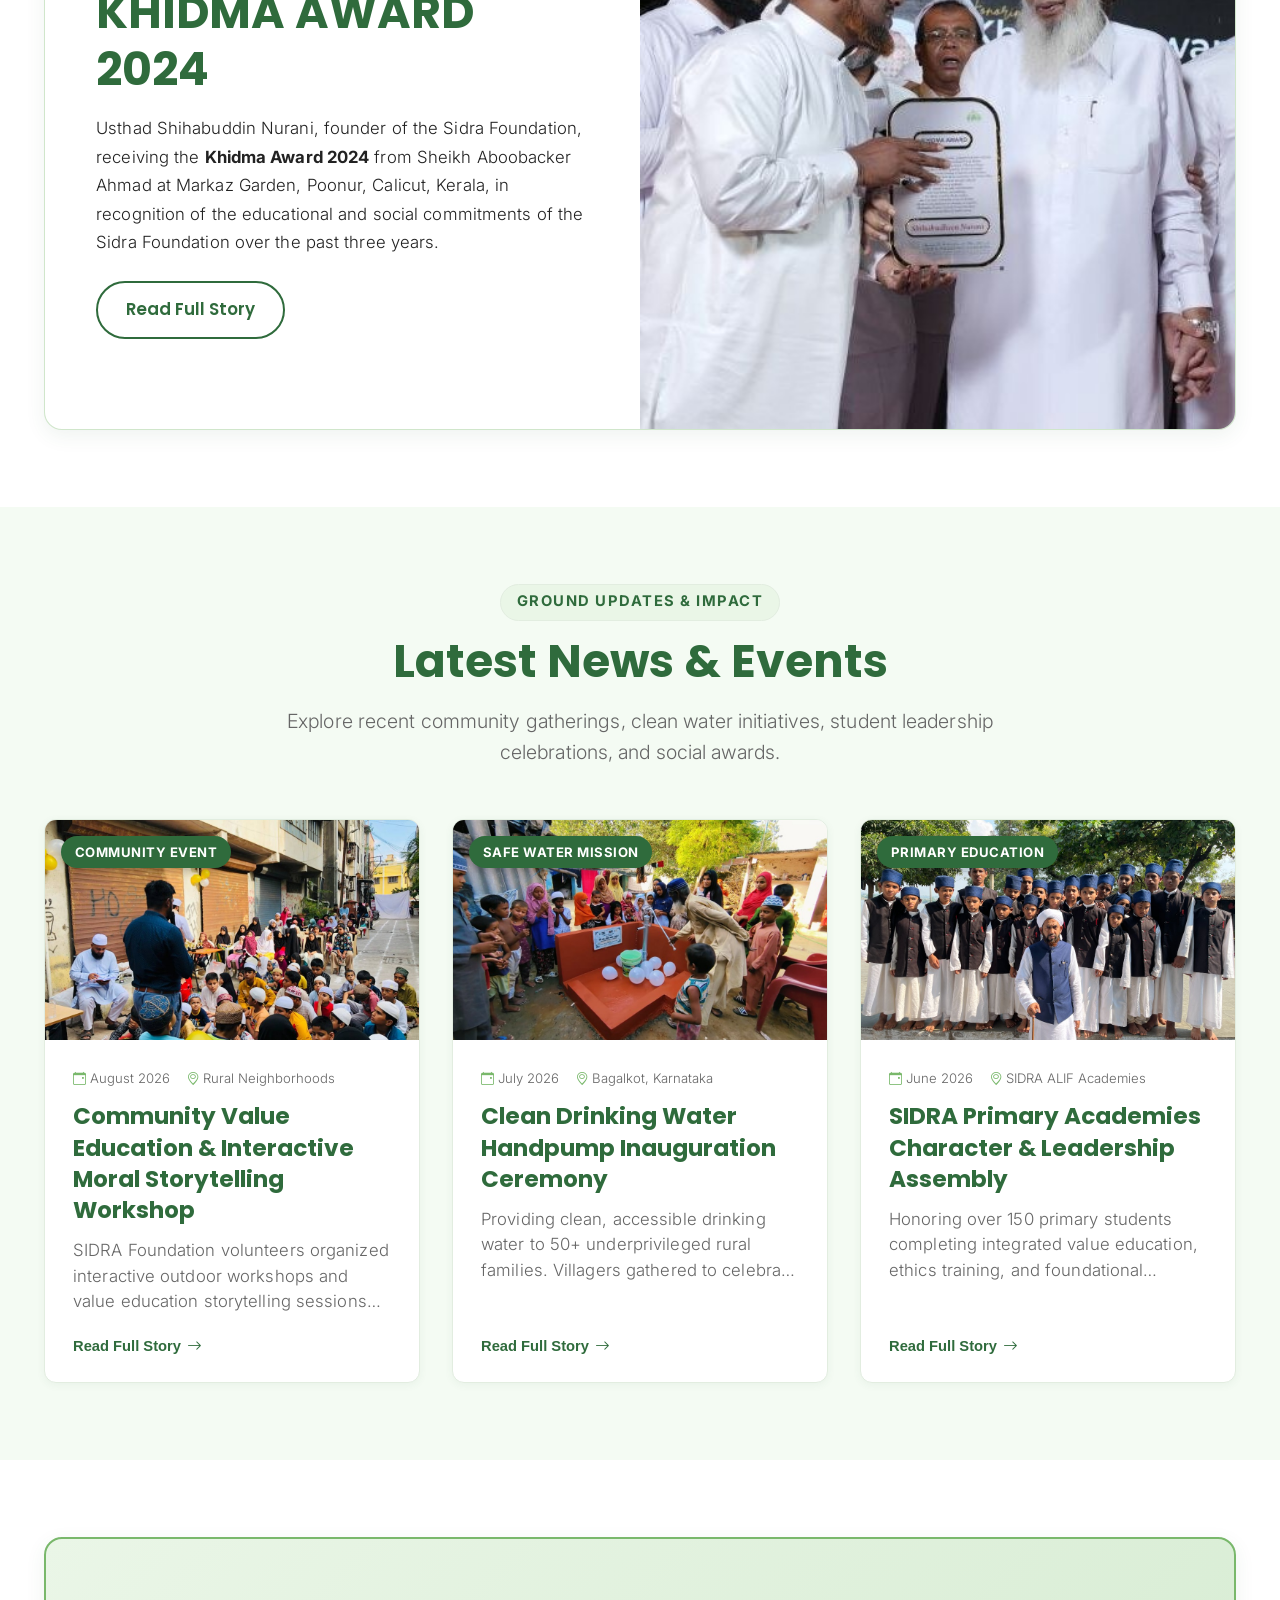
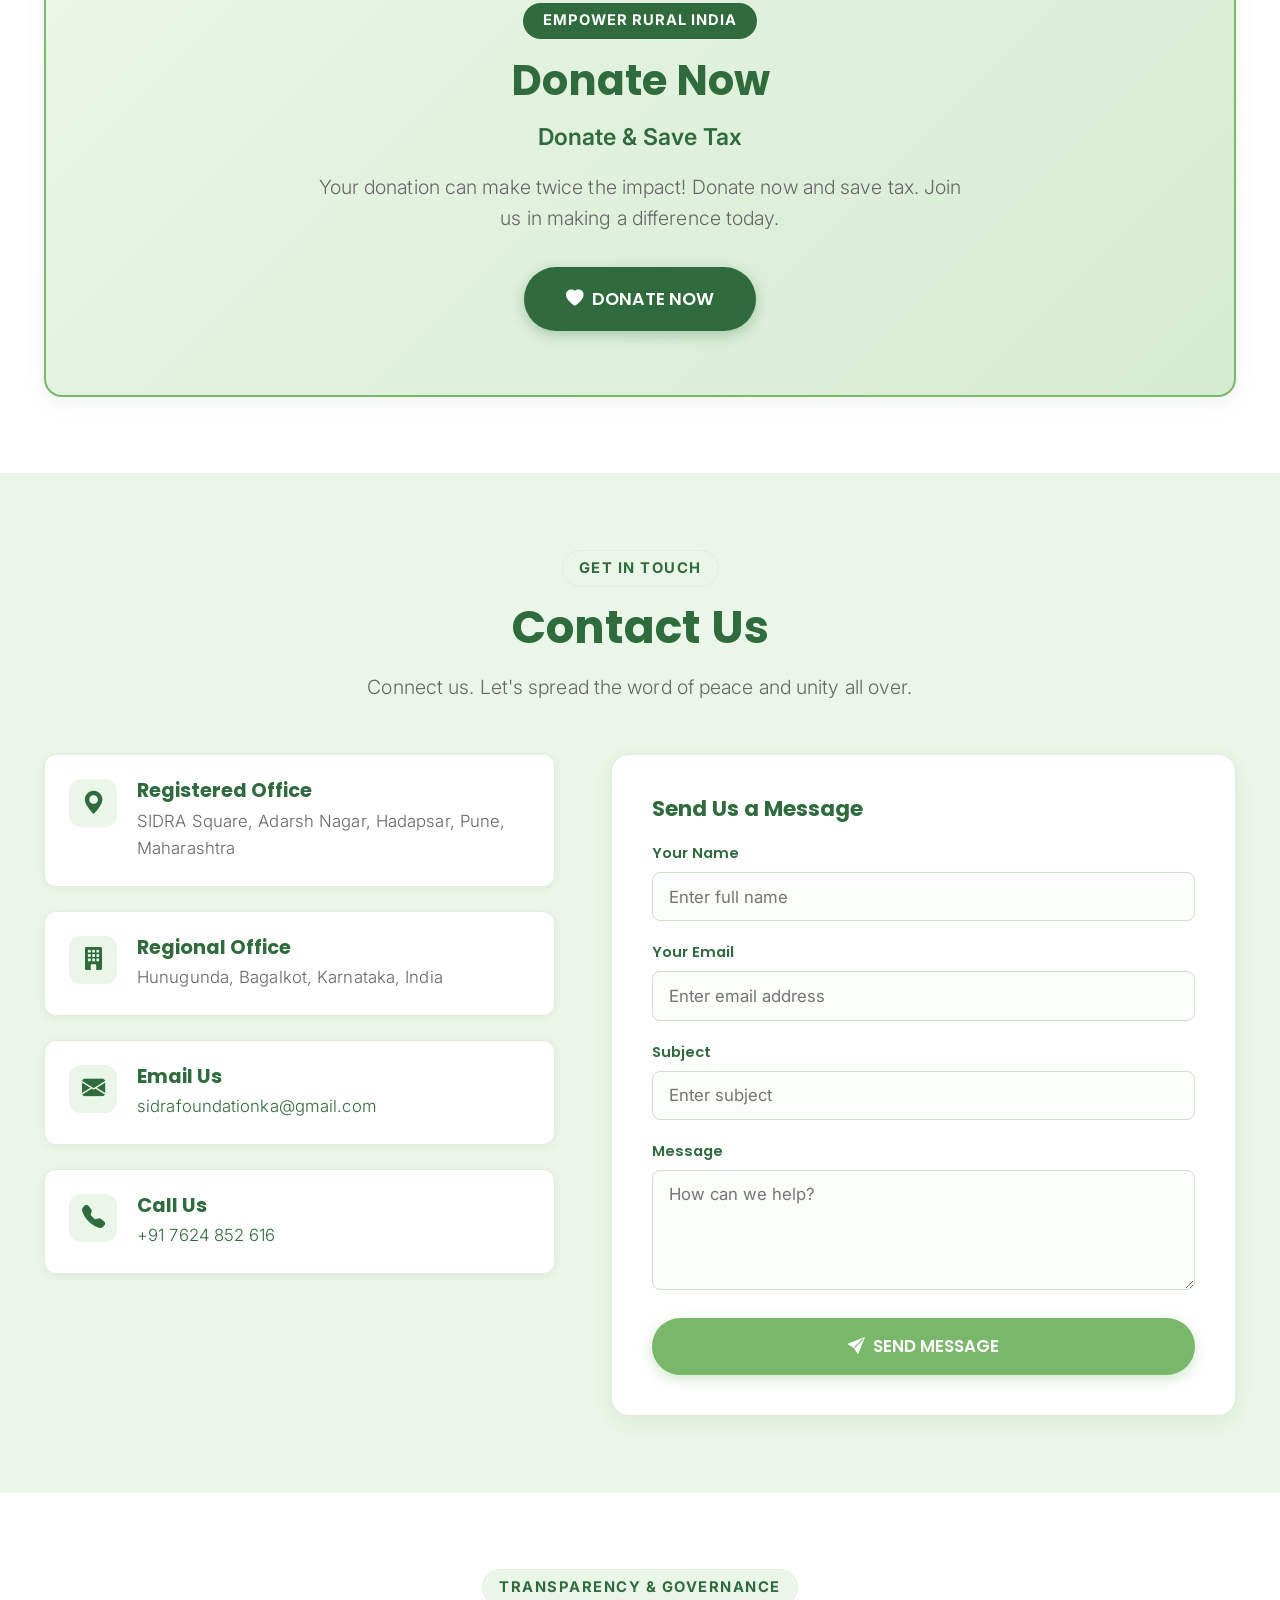
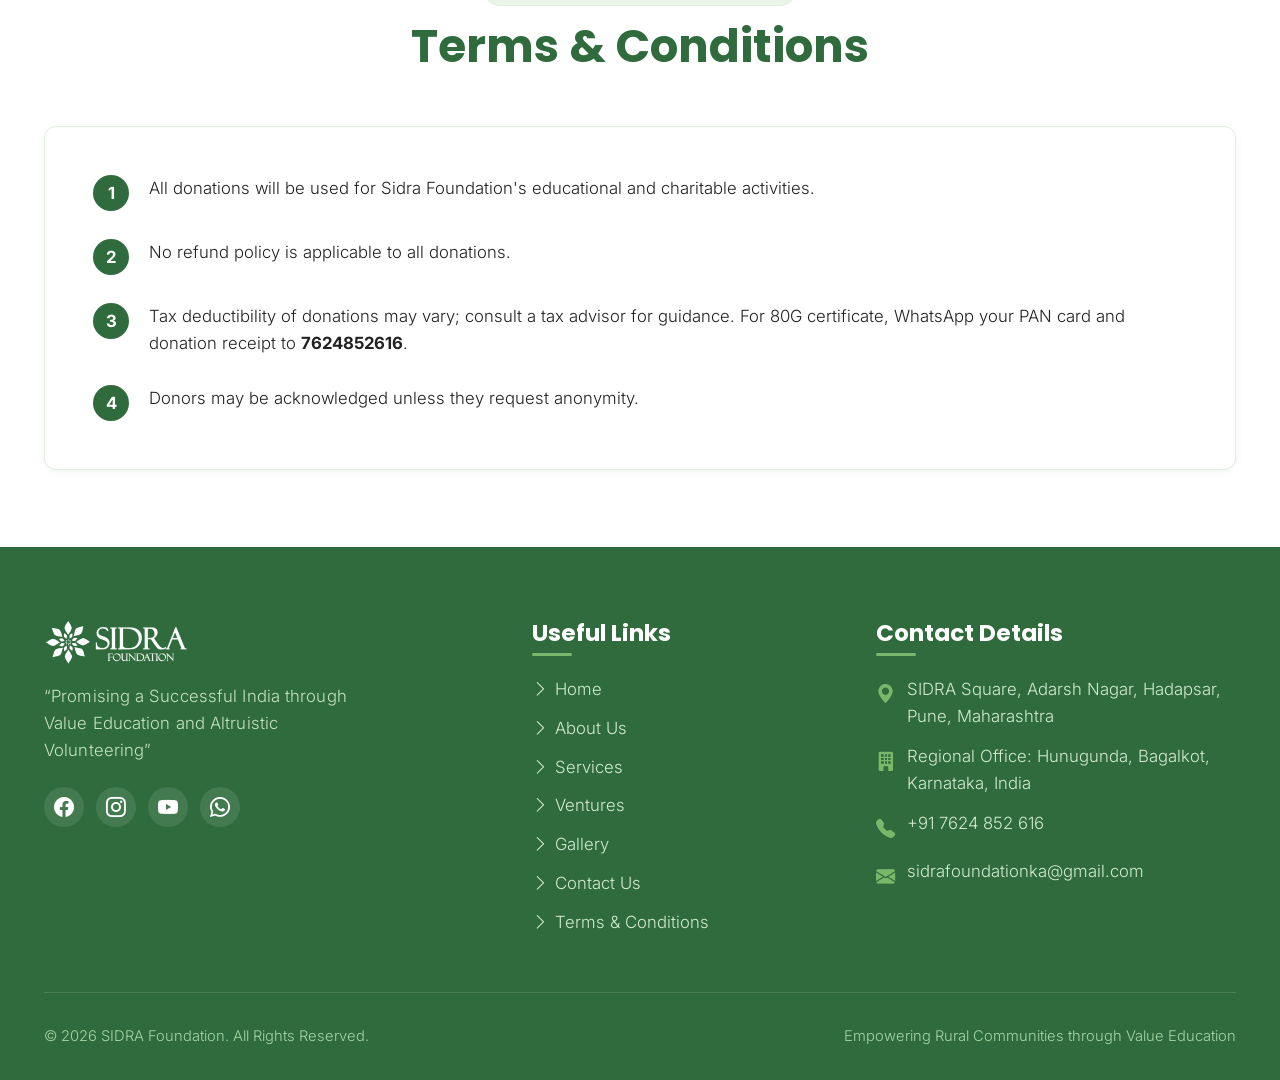
==== commit e5d76fe2: "style: Single line beneficiary network count pills and small regular font 3-line hero title quote" ====
--- a/index.html
+++ b/index.html
@@ -67,8 +67,10 @@
           <div class="hero-tag hero-tag-glow">
             <i class="bi bi-patch-check-fill"></i> SIDRA FOUNDATION GROUND INITIATIVES
           </div>
-          <h1 class="hero-title hero-title-light">
-            “Promising a Successful India through Value Education and Altruistic Volunteering”
+          <h1 class="hero-title hero-title-light hero-title-3lines">
+            “Promising a Successful India through<br>
+            Value Education and Altruistic<br>
+            Volunteering”
           </h1>
           <p class="hero-desc hero-desc-light">
             Empowering rural communities through value-based education, social development, volunteering and humanitarian initiatives.
@@ -206,7 +208,7 @@
             <p class="beneficiary-desc">Instilling morality and ethics in youth and providing a strong foundation for personal and social development.</p>
           </div>
           <div class="beneficiary-stats">
-            <span class="stat-pill"><i class="bi bi-check2-circle"></i> Value Education</span>
+            <span class="stat-pill"><i class="bi bi-mortarboard-fill"></i> Value Education & Ethics</span>
           </div>
         </div>
 
@@ -220,7 +222,7 @@
             <p class="beneficiary-desc">Training and skill-development programs designed to empower individuals to become self-sufficient.</p>
           </div>
           <div class="beneficiary-stats">
-            <span class="stat-pill"><i class="bi bi-check2-circle"></i> Skill Development</span>
+            <span class="stat-pill"><i class="bi bi-award-fill"></i> 400+ Primary Students Enrolled</span>
           </div>
         </div>
 
@@ -234,7 +236,7 @@
             <p class="beneficiary-desc">An initiative supporting people in extreme poverty while using food assistance as an opportunity to encourage education.</p>
           </div>
           <div class="beneficiary-stats">
-            <span class="stat-pill"><i class="bi bi-people-fill"></i> 50,000+ beneficiaries</span>
+            <span class="stat-pill"><i class="bi bi-people-fill"></i> 50,000+ Food Relief Beneficiaries</span>
           </div>
         </div>
 
@@ -248,8 +250,7 @@
             <p class="beneficiary-desc">Providing safe and secure drinking water to remote and water-scarce rural villages.</p>
           </div>
           <div class="beneficiary-stats">
-            <span class="stat-pill"><i class="bi bi-people-fill"></i> 10,000+ people</span>
-            <span class="stat-pill"><i class="bi bi-tools"></i> 55 handpump projects</span>
+            <span class="stat-pill"><i class="bi bi-droplet-fill"></i> 10,000+ People &bull; 55 Handpumps Installed</span>
           </div>
         </div>
 
@@ -263,7 +264,7 @@
             <p class="beneficiary-desc">A safe and supportive environment for youth to learn, collaborate and develop personally and socially.</p>
           </div>
           <div class="beneficiary-stats">
-            <span class="stat-pill"><i class="bi bi-check2-circle"></i> Youth Mentorship</span>
+            <span class="stat-pill"><i class="bi bi-person-arms-up"></i> 90+ Youth Active Members</span>
           </div>
         </div>
 
@@ -277,7 +278,7 @@
             <p class="beneficiary-desc">Providing women with access to education, healthcare, self-reliance and skill-development opportunities.</p>
           </div>
           <div class="beneficiary-stats">
-            <span class="stat-pill"><i class="bi bi-check2-circle"></i> Self-Reliance</span>
+            <span class="stat-pill"><i class="bi bi-gender-female"></i> Self-Reliance & Skill Training</span>
           </div>
         </div>
       </div>
--- a/css/style.css
+++ b/css/style.css
@@ -58,8 +58,15 @@
   background-color: var(--white);
   line-height: 1.6;
   font-size: var(--fs-base);
+  font-weight: 300;
   -webkit-font-smoothing: antialiased;
+  -moz-osx-font-smoothing: grayscale;
   overflow-x: hidden;
+}
+
+p, .hero-desc, .section-desc, .impact-desc, .news-excerpt, .venture-desc, .club-desc, .institution-desc, .gallery-caption {
+  font-weight: 300;
+  letter-spacing: 0.1px;
 }
 
 h1, h2, h3, h4, h5, h6 {
@@ -153,6 +160,32 @@
   color: var(--text-muted);
   max-width: 760px;
   margin: 0 auto;
+  font-weight: 300;
+  display: -webkit-box;
+  -webkit-line-clamp: 3;
+  -webkit-box-orient: vertical;
+  overflow: hidden;
+  text-overflow: ellipsis;
+  line-height: 1.6;
+}
+
+/* 3-Line Text Clamping Utility */
+.clamp-3,
+.hero-desc,
+.impact-desc,
+.news-excerpt,
+.venture-desc,
+.club-desc,
+.institution-desc,
+.beneficiary-desc {
+  display: -webkit-box;
+  -webkit-line-clamp: 3;
+  -webkit-box-orient: vertical;
+  overflow: hidden;
+  text-overflow: ellipsis;
+  line-height: 1.6;
+  max-height: calc(1.6em * 3);
+  font-weight: 300;
 }
 
 /* --- Buttons --- */
@@ -236,19 +269,20 @@
   background-color: var(--white);
   z-index: 1000;
   transition: var(--transition);
-  border-bottom: 1px solid rgba(121, 184, 107, 0.2);
+  border-bottom: 1px solid rgba(121, 184, 107, 0.25);
+  box-shadow: 0 2px 10px rgba(0, 0, 0, 0.04);
 }
 
 .site-header.scrolled {
   box-shadow: var(--shadow-md);
-  padding: 0.2rem 0;
+  padding: 0;
 }
 
 .header-container {
   display: flex;
   align-items: center;
   justify-content: space-between;
-  height: 80px;
+  height: 76px;
 }
 
 .logo-brand {
@@ -258,7 +292,7 @@
 }
 
 .brand-logo-img {
-  height: 52px;
+  height: 48px;
   width: auto;
   object-fit: contain;
   transition: var(--transition);
@@ -271,33 +305,38 @@
 .main-nav {
   display: flex;
   align-items: center;
-  gap: 1.75rem;
+  gap: clamp(0.75rem, 1.2vw, 1.5rem);
 }
 
 .nav-list {
   display: flex;
   align-items: center;
-  gap: 1.5rem;
+  gap: clamp(0.5rem, 0.9vw, 1.15rem);
 }
 
 .nav-link {
   font-family: var(--font-heading);
   font-weight: 500;
-  font-size: var(--fs-base);
+  font-size: clamp(0.82rem, 0.76rem + 0.26vw, 0.94rem);
   color: var(--text-dark);
   padding: 0.5rem 0.2rem;
   position: relative;
+  white-space: nowrap;
+  letter-spacing: 0.2px;
+  display: inline-block;
+  transition: color 0.3s ease;
 }
 
 .nav-link::after {
   content: '';
   position: absolute;
-  bottom: 0;
+  bottom: -4px;
   left: 0;
   width: 0;
-  height: 2px;
-  background-color: var(--primary-green);
-  transition: var(--transition);
+  height: 3px;
+  background: linear-gradient(90deg, var(--primary-green), var(--dark-green));
+  border-radius: 3px;
+  transition: width 0.3s cubic-bezier(0.25, 0.8, 0.25, 1);
 }
 
 .nav-link:hover::after,
@@ -312,7 +351,15 @@
 }
 
 .nav-cta {
-  margin-left: 0.5rem;
+  margin-left: 0.25rem;
+}
+
+.nav-cta .btn {
+  padding: 0.55rem 1.25rem;
+  font-size: clamp(0.8rem, 0.74rem + 0.25vw, 0.88rem);
+  font-weight: 700;
+  letter-spacing: 0.5px;
+  white-space: nowrap;
 }
 
 /* Mobile Hamburger Toggle */
@@ -387,6 +434,15 @@
 .hero-title-light {
   color: #ffffff !important;
   text-shadow: 0 4px 18px rgba(0, 0, 0, 0.4);
+}
+
+.hero-title-3lines {
+  font-size: clamp(1.2rem, 1.05rem + 1.1vw, 1.85rem) !important;
+  font-weight: 400 !important;
+  line-height: 1.45 !important;
+  letter-spacing: 0 !important;
+  margin-bottom: 1.25rem;
+  max-width: 650px;
 }
 
 .hero-desc-light {
@@ -905,22 +961,33 @@
 
 .beneficiary-stats {
   display: flex;
-  gap: 0.75rem;
-  flex-wrap: wrap;
-  padding-top: 1rem;
+  align-items: center;
+  gap: 0.5rem;
+  flex-wrap: nowrap !important;
+  white-space: nowrap !important;
+  overflow-x: auto;
+  padding-top: 0.85rem;
   border-top: 1px dashed var(--border-light);
+  -webkit-overflow-scrolling: touch;
+  scrollbar-width: none;
+}
+
+.beneficiary-stats::-webkit-scrollbar {
+  display: none;
 }
 
 .stat-pill {
   background-color: var(--light-green);
   color: var(--dark-green);
   font-weight: 700;
-  font-size: var(--fs-sm);
-  padding: 0.35rem 0.85rem;
+  font-size: var(--fs-xs);
+  padding: 0.35rem 0.75rem;
   border-radius: var(--radius-pill);
   display: inline-flex;
   align-items: center;
-  gap: 0.4rem;
+  gap: 0.35rem;
+  white-space: nowrap;
+  flex-shrink: 0;
 }
 
 /* --- Impact Statistics Section --- */
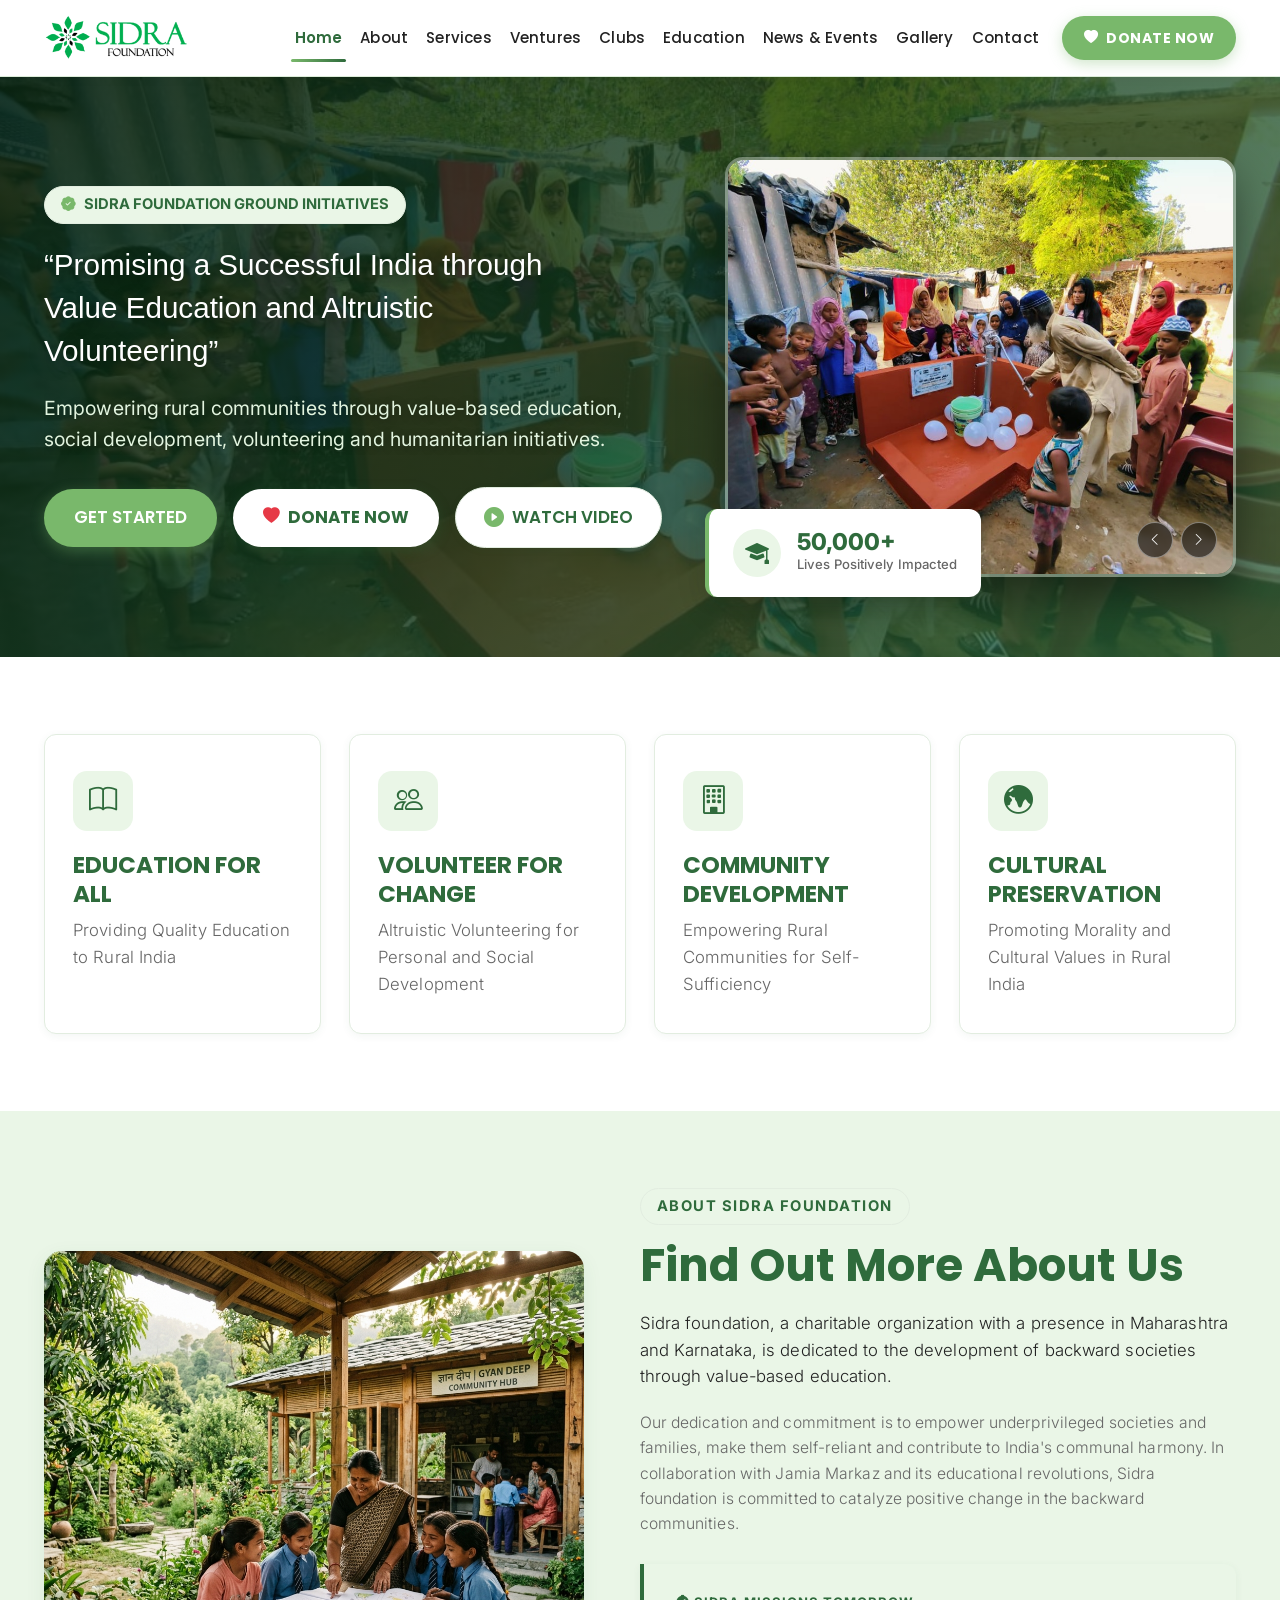
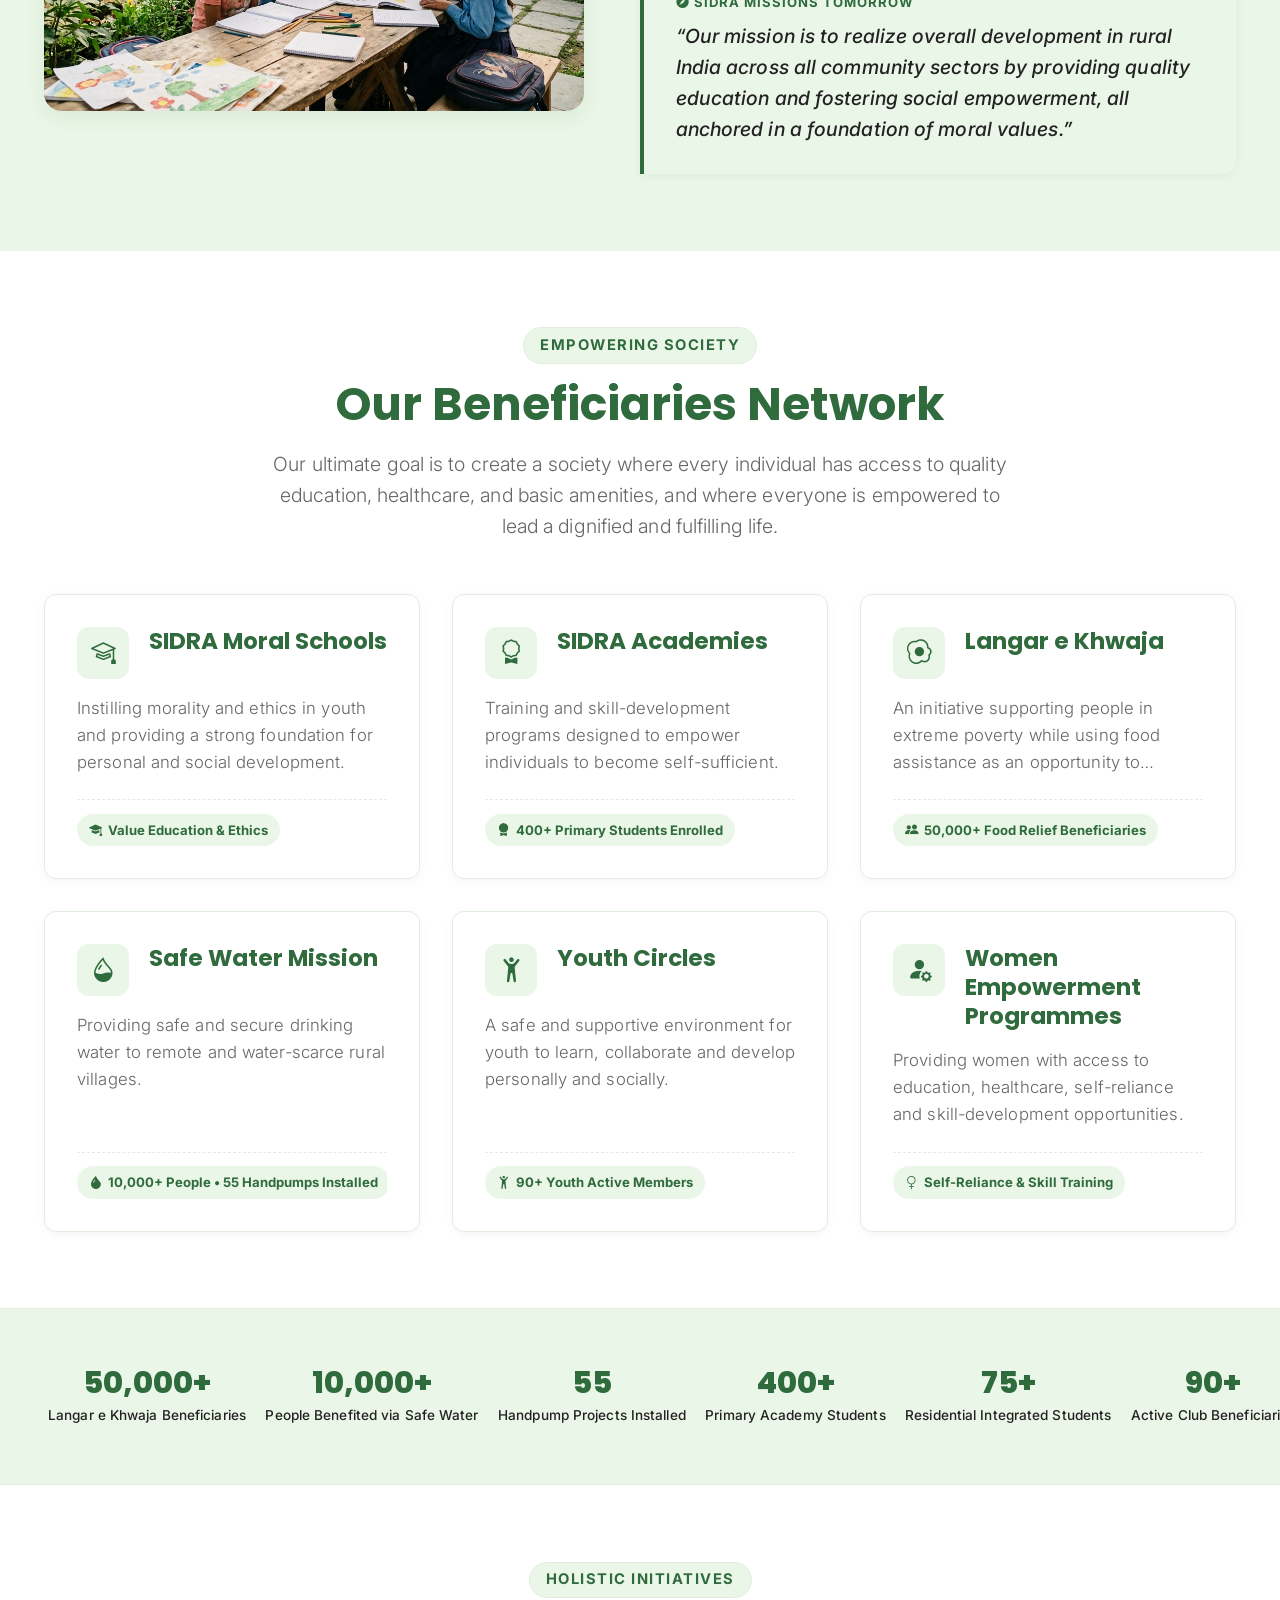
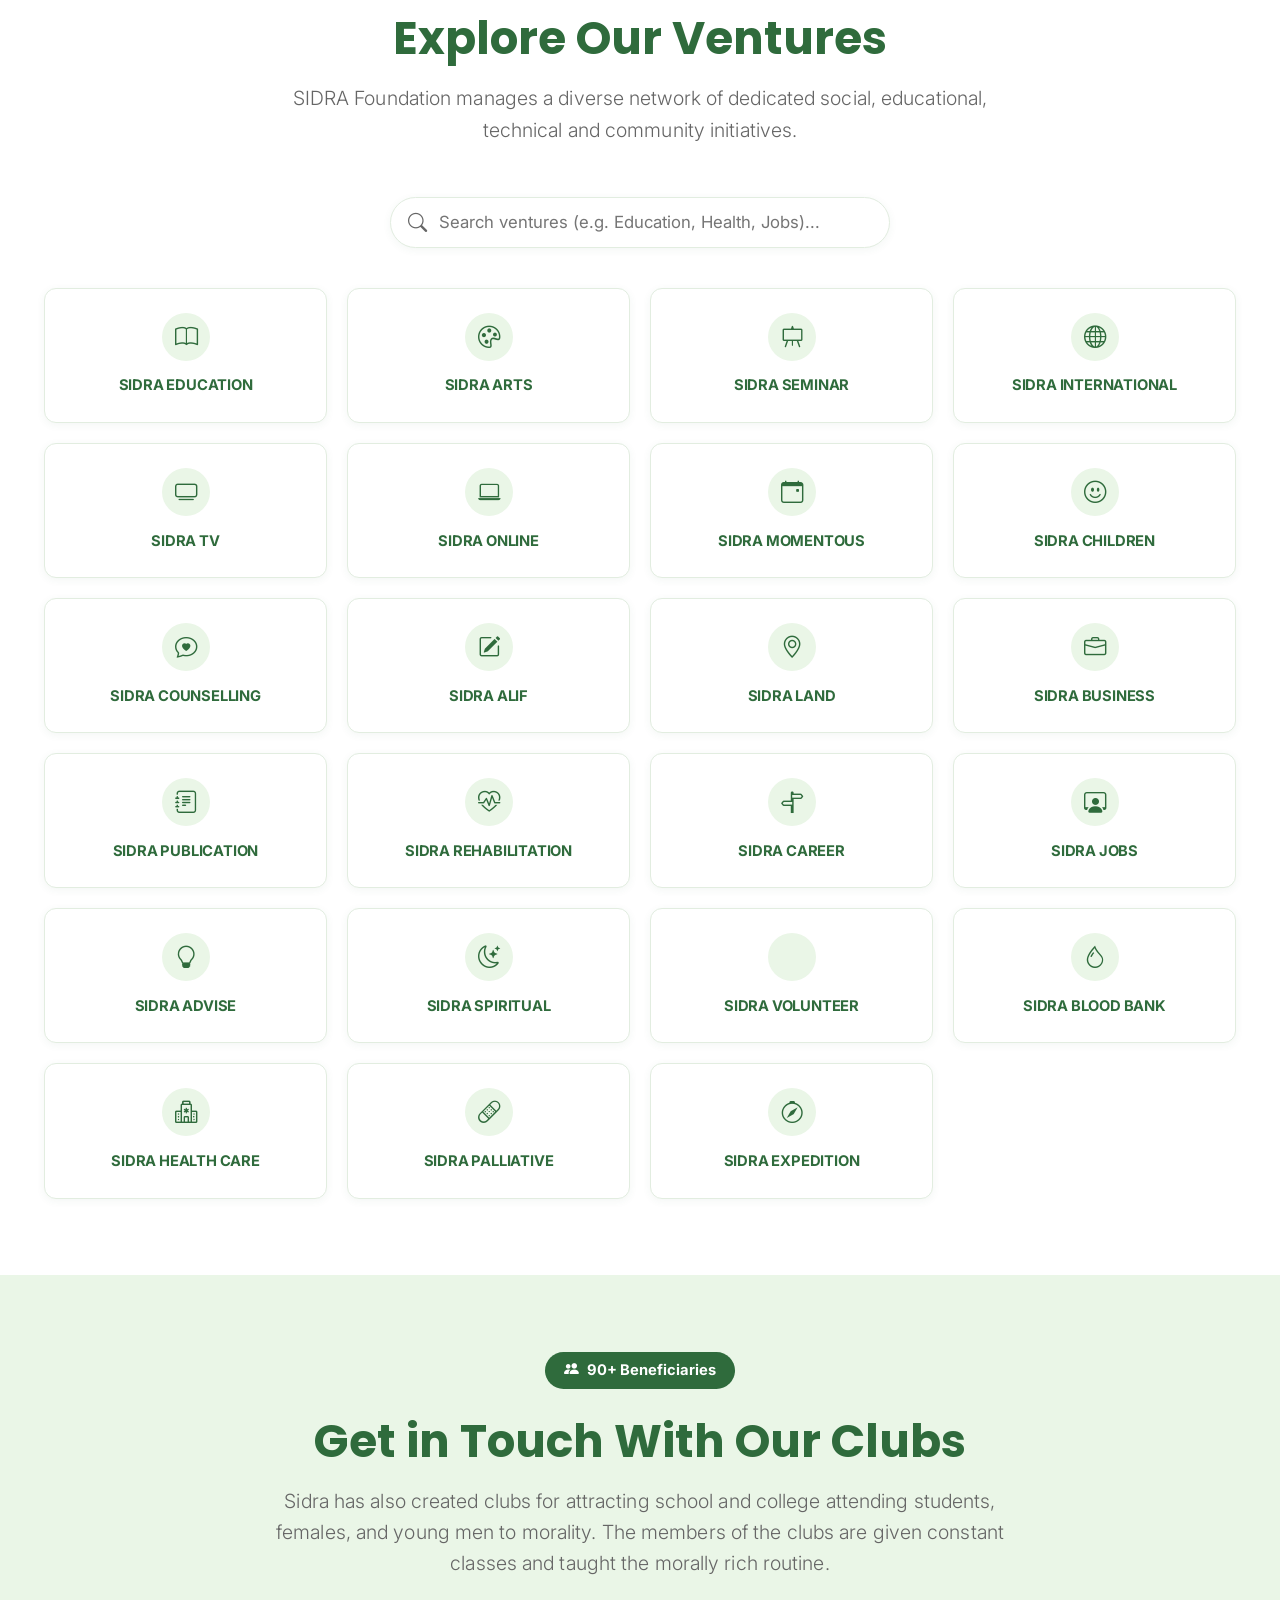
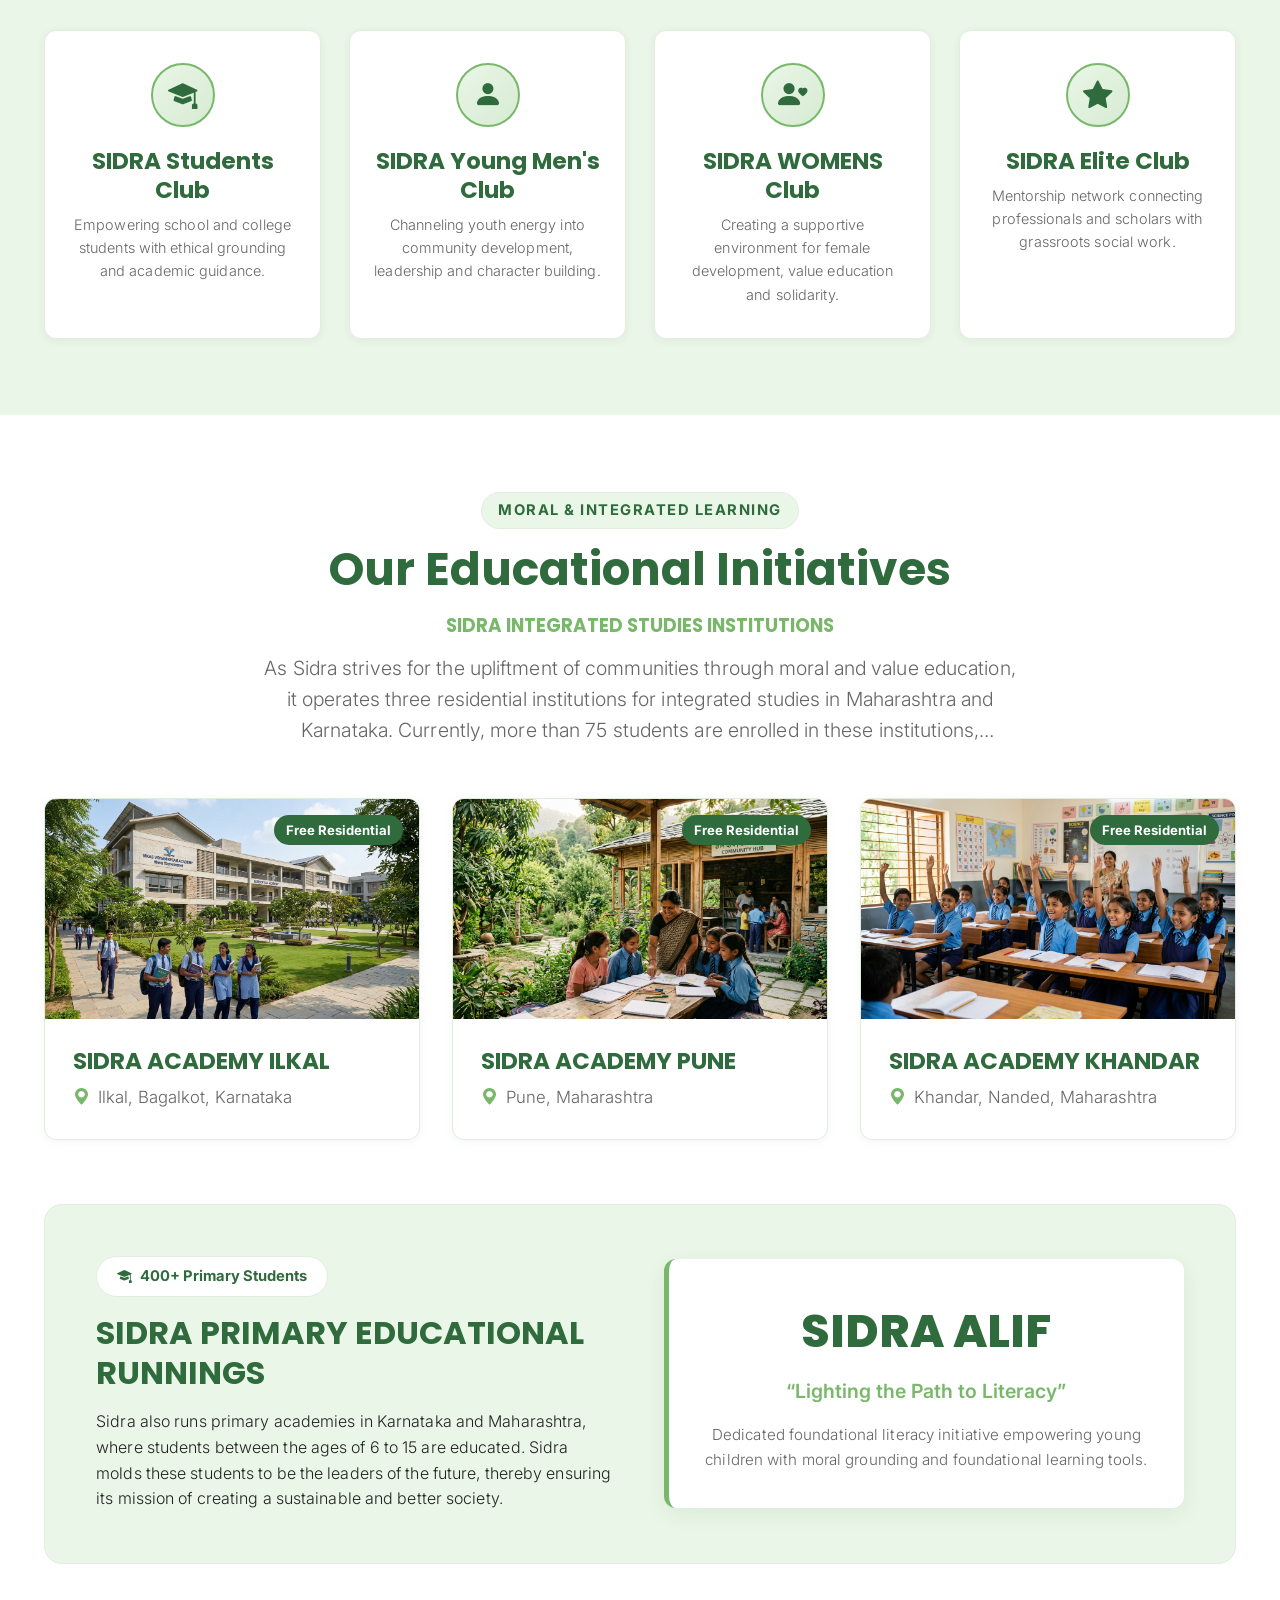
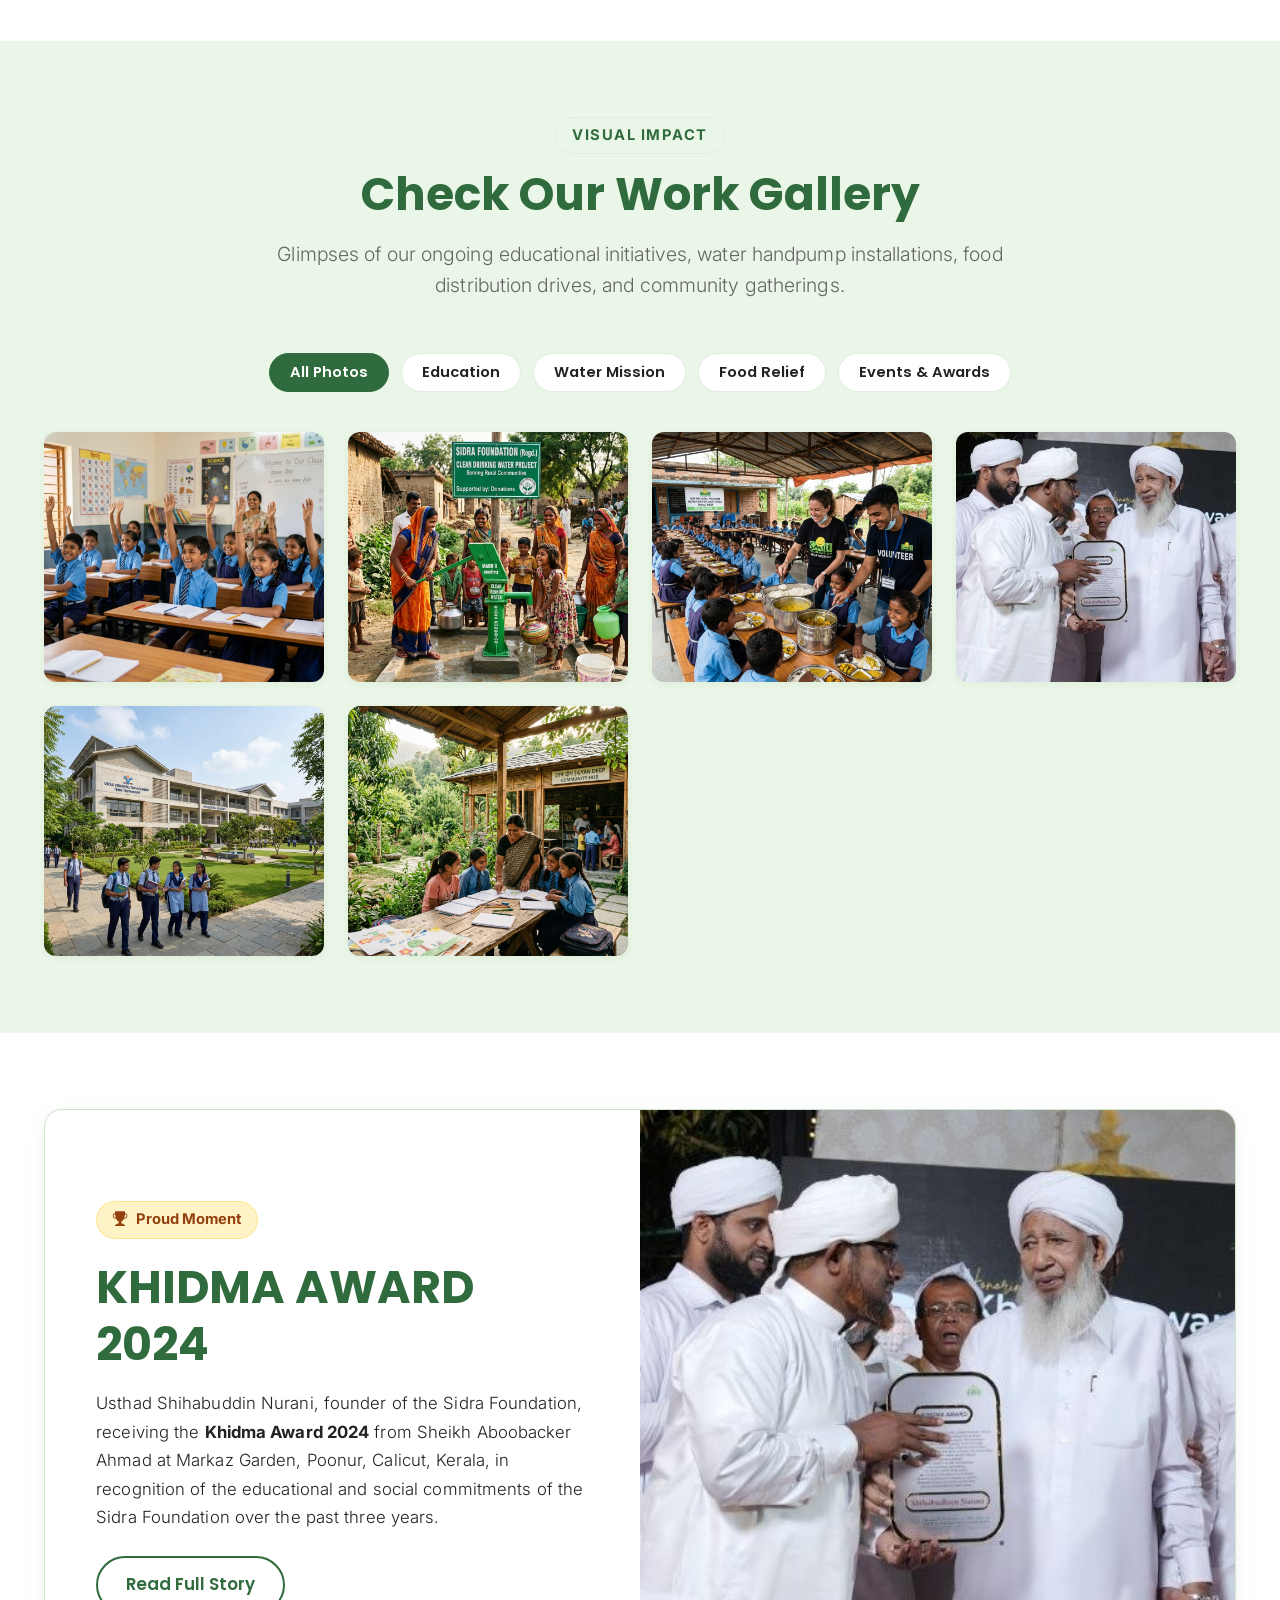
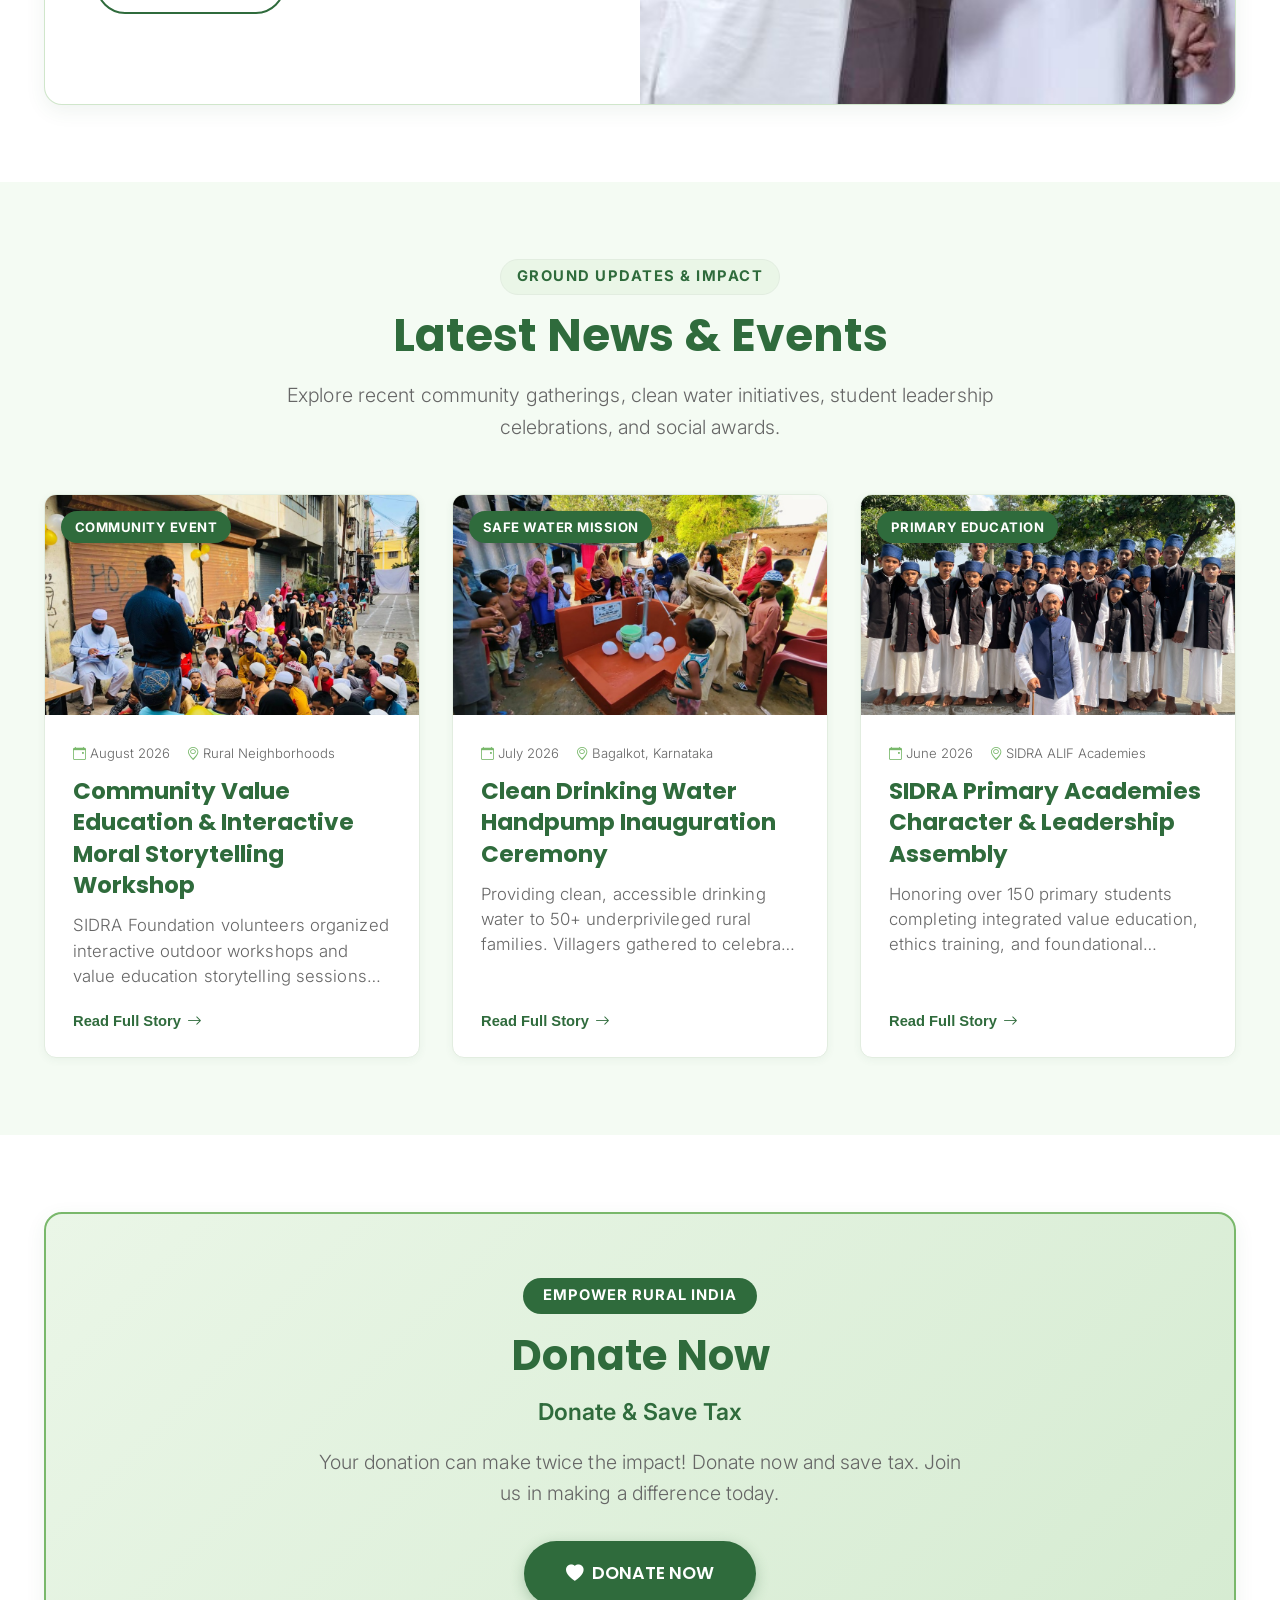
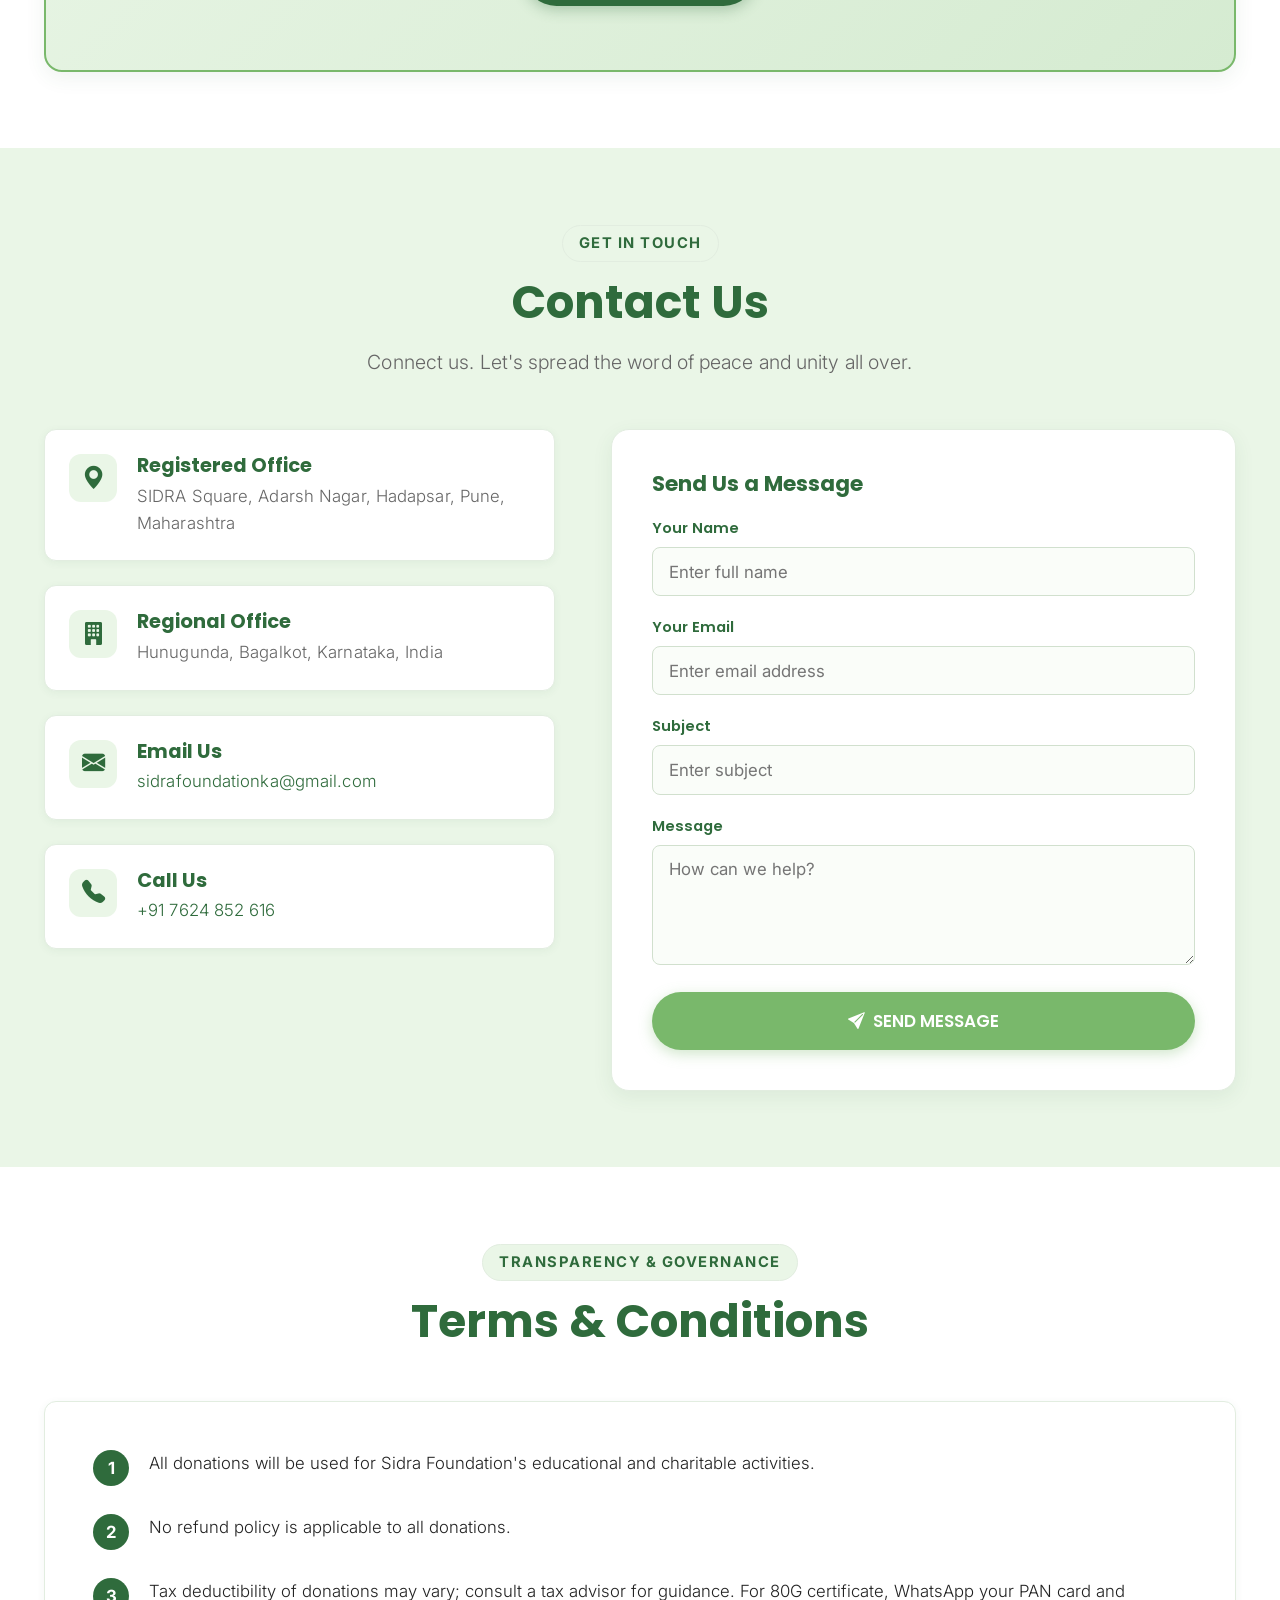
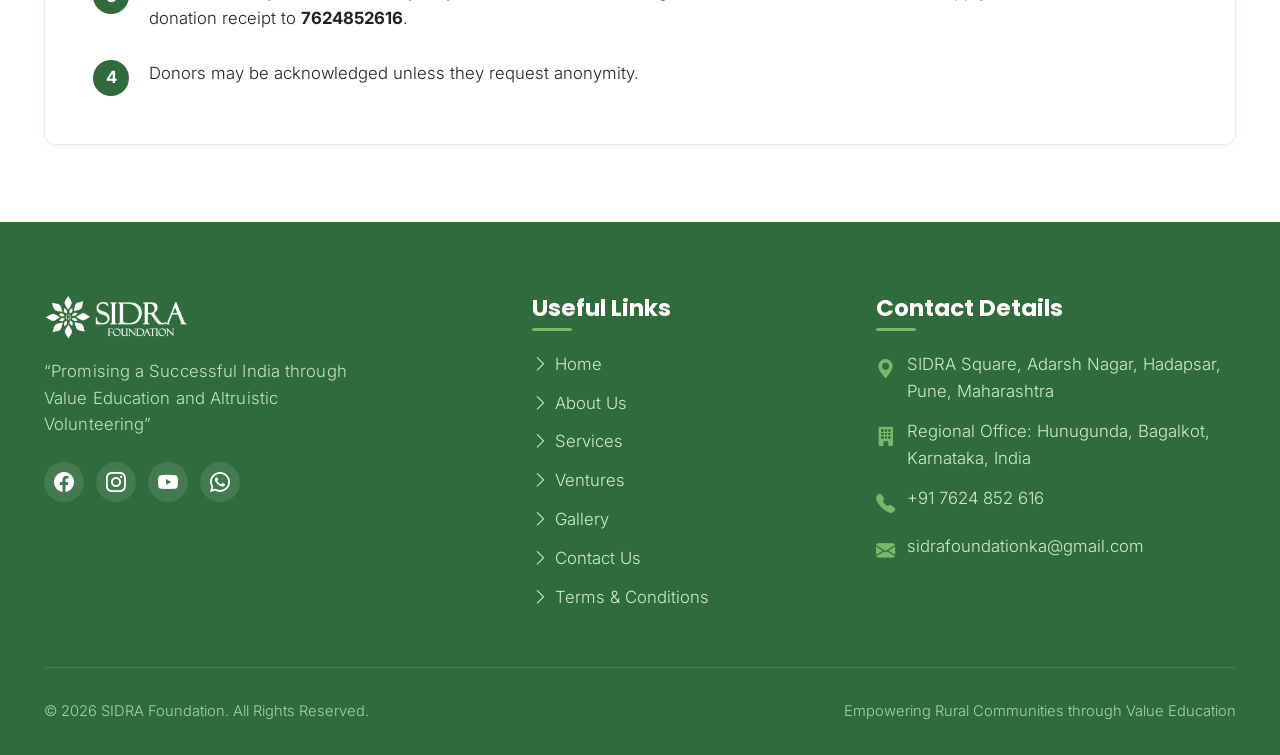
==== commit add42ea7: "style: Single line count labels and smaller counter numbers in impact statistics section" ====
--- a/index.html
+++ b/index.html
@@ -296,7 +296,7 @@
 
         <div class="stat-item">
           <div class="stat-number" data-target="10000" data-suffix="+">0</div>
-          <div class="stat-label">People Benefited Through Safe Water</div>
+          <div class="stat-label">People Benefited via Safe Water</div>
         </div>
 
         <div class="stat-item">
@@ -306,7 +306,7 @@
 
         <div class="stat-item">
           <div class="stat-number" data-target="400" data-suffix="+">0</div>
-          <div class="stat-label">Students in Primary Institutions</div>
+          <div class="stat-label">Primary Academy Students</div>
         </div>
 
         <div class="stat-item">
--- a/css/style.css
+++ b/css/style.css
@@ -993,35 +993,40 @@
 /* --- Impact Statistics Section --- */
 .stats-section {
   background-color: var(--light-green);
-  padding: 4.5rem 0;
+  padding: clamp(2rem, 3.5vw, 3rem) 0;
   border-top: 1px solid var(--border-light);
   border-bottom: 1px solid var(--border-light);
 }
 
 .stats-grid {
   display: grid;
-  grid-template-columns: repeat(auto-fit, minmax(180px, 1fr));
-  gap: 2rem;
+  grid-template-columns: repeat(6, 1fr);
+  gap: clamp(0.4rem, 0.9vw, 1.2rem);
   text-align: center;
+  align-items: center;
 }
 
 .stat-item {
-  padding: 1.5rem 1rem;
+  padding: 0.75rem 0.25rem;
 }
 
 .stat-number {
   font-family: var(--font-heading);
-  font-size: clamp(2.2rem, 1.6rem + 2.5vw, 3.25rem);
+  font-size: clamp(1.35rem, 1.1rem + 1vw, 2.1rem);
   font-weight: 800;
   color: var(--dark-green);
-  line-height: 1;
-  margin-bottom: 0.5rem;
+  line-height: 1.1;
+  margin-bottom: 0.35rem;
 }
 
 .stat-label {
-  font-size: var(--fs-base);
+  font-size: clamp(0.72rem, 0.68rem + 0.22vw, 0.85rem);
   color: var(--text-dark);
-  font-weight: 600;
+  font-weight: 500;
+  white-space: nowrap;
+  letter-spacing: 0.1px;
+  overflow: hidden;
+  text-overflow: ellipsis;
 }
 
 /* --- Ventures Section --- */
@@ -2003,15 +2008,19 @@
   }
 
   .stats-grid {
-    grid-template-columns: 1fr 1fr;
+    grid-template-columns: repeat(3, 1fr);
+    gap: 1.25rem 0.5rem;
   }
 }
 
+@media (max-width: 580px) {
+  .stats-grid {
+    grid-template-columns: repeat(2, 1fr);
+    gap: 1rem 0.5rem;
+  }
+}
+
 @media (max-width: 480px) {
-  .stats-grid {
-    grid-template-columns: 1fr;
-  }
-
   .primary-edu-box {
     padding: 1.75rem;
   }
